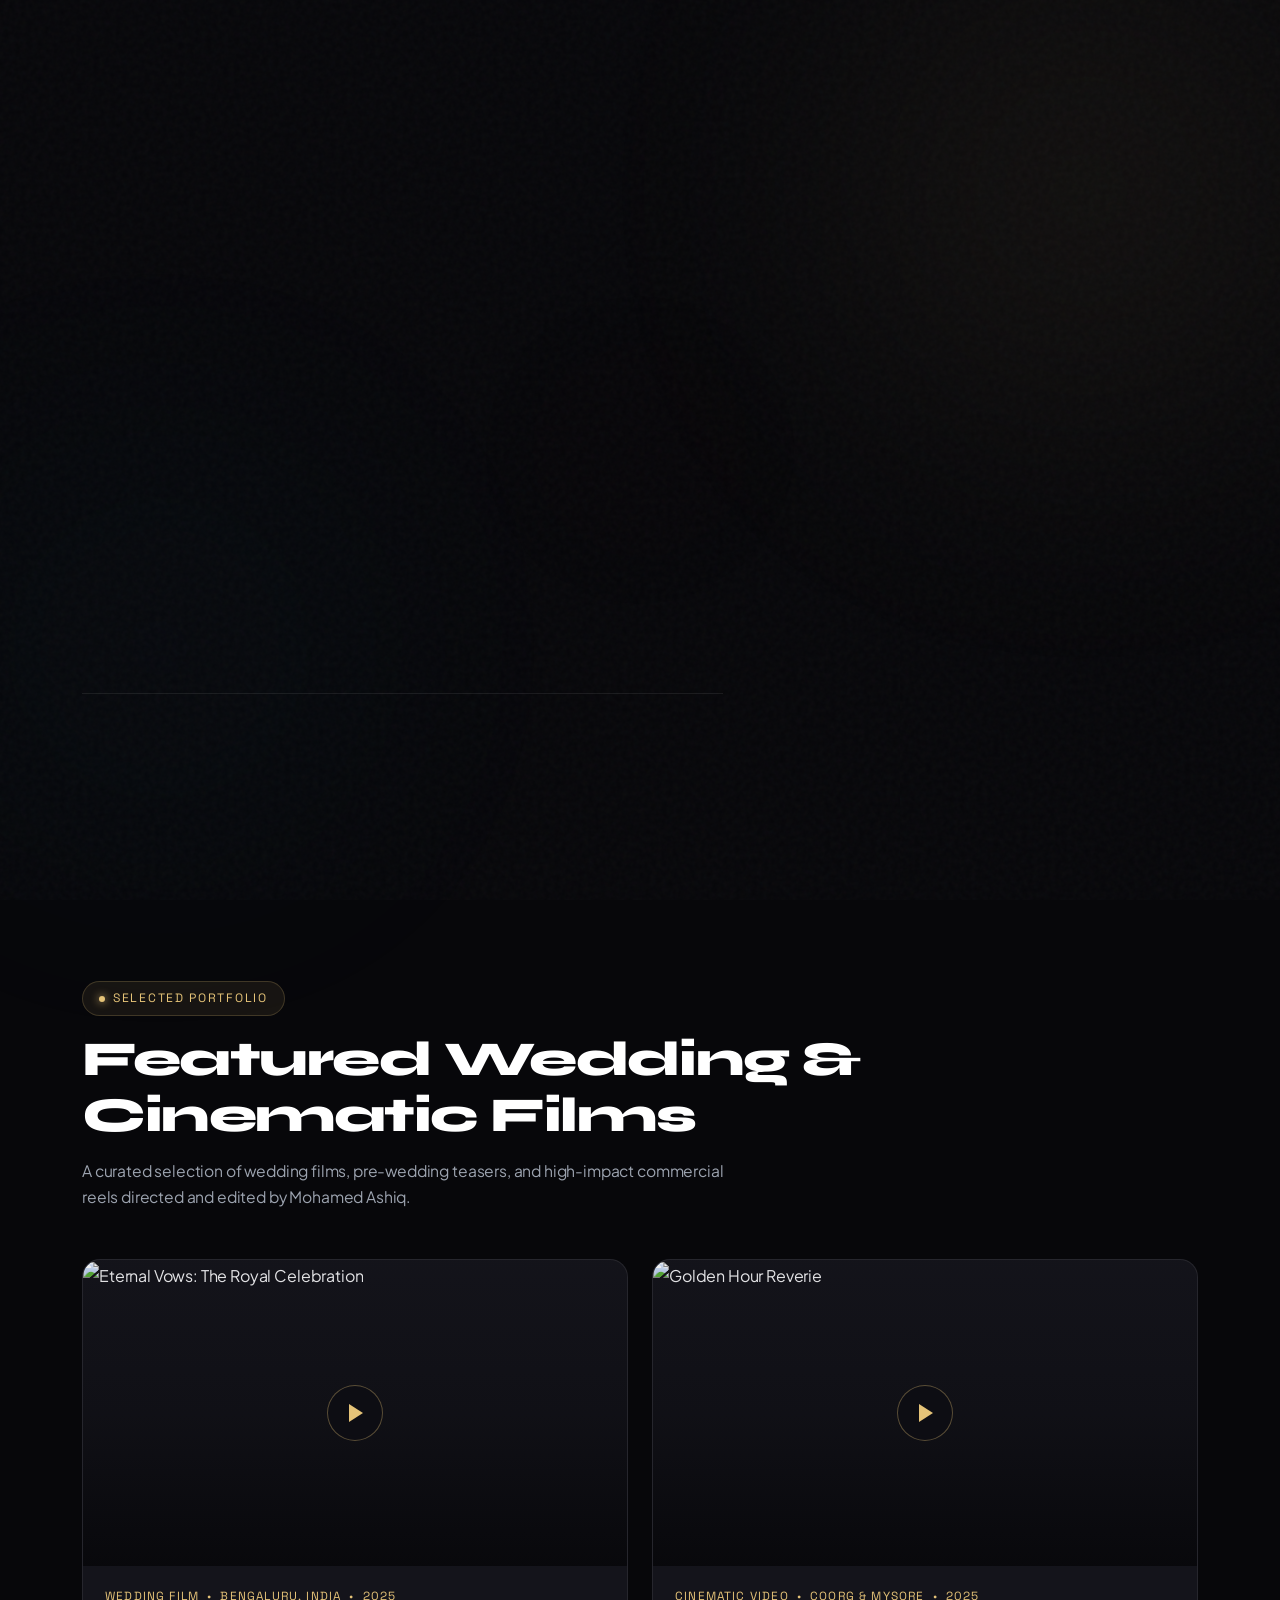
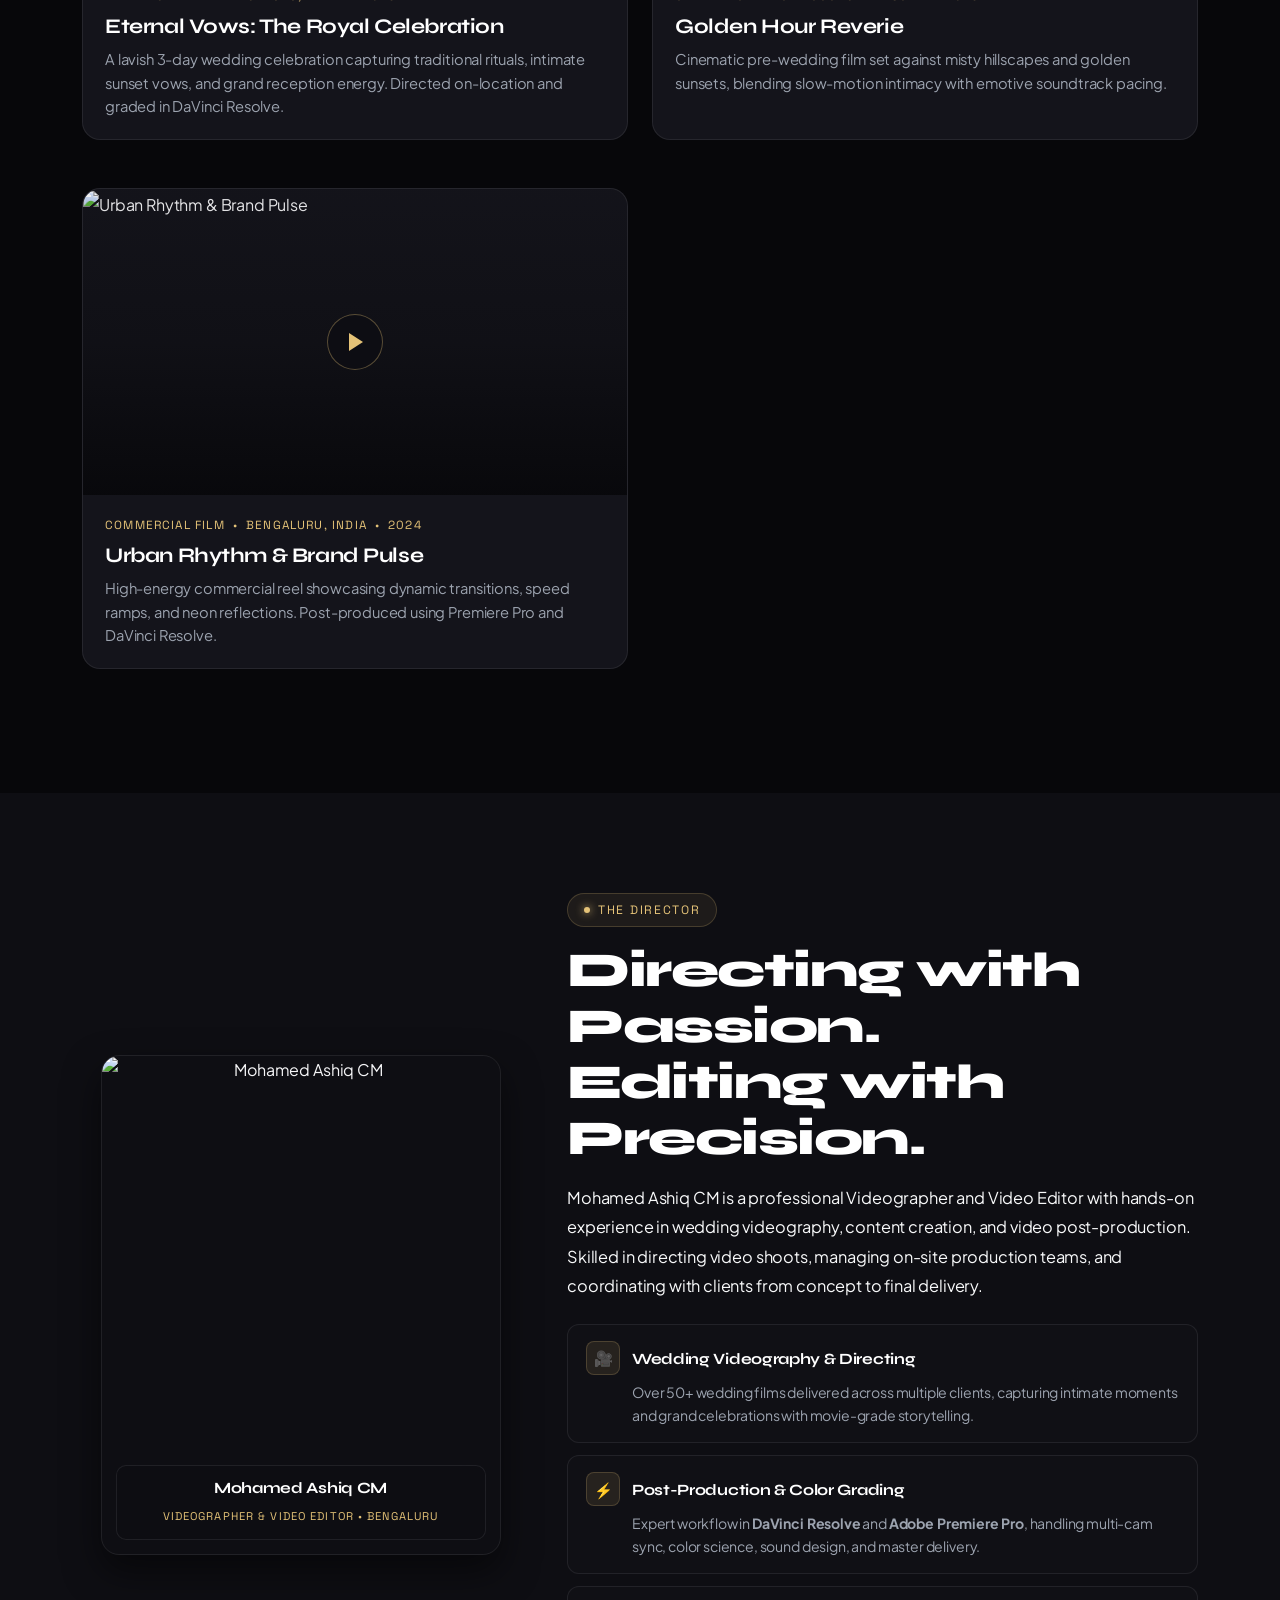
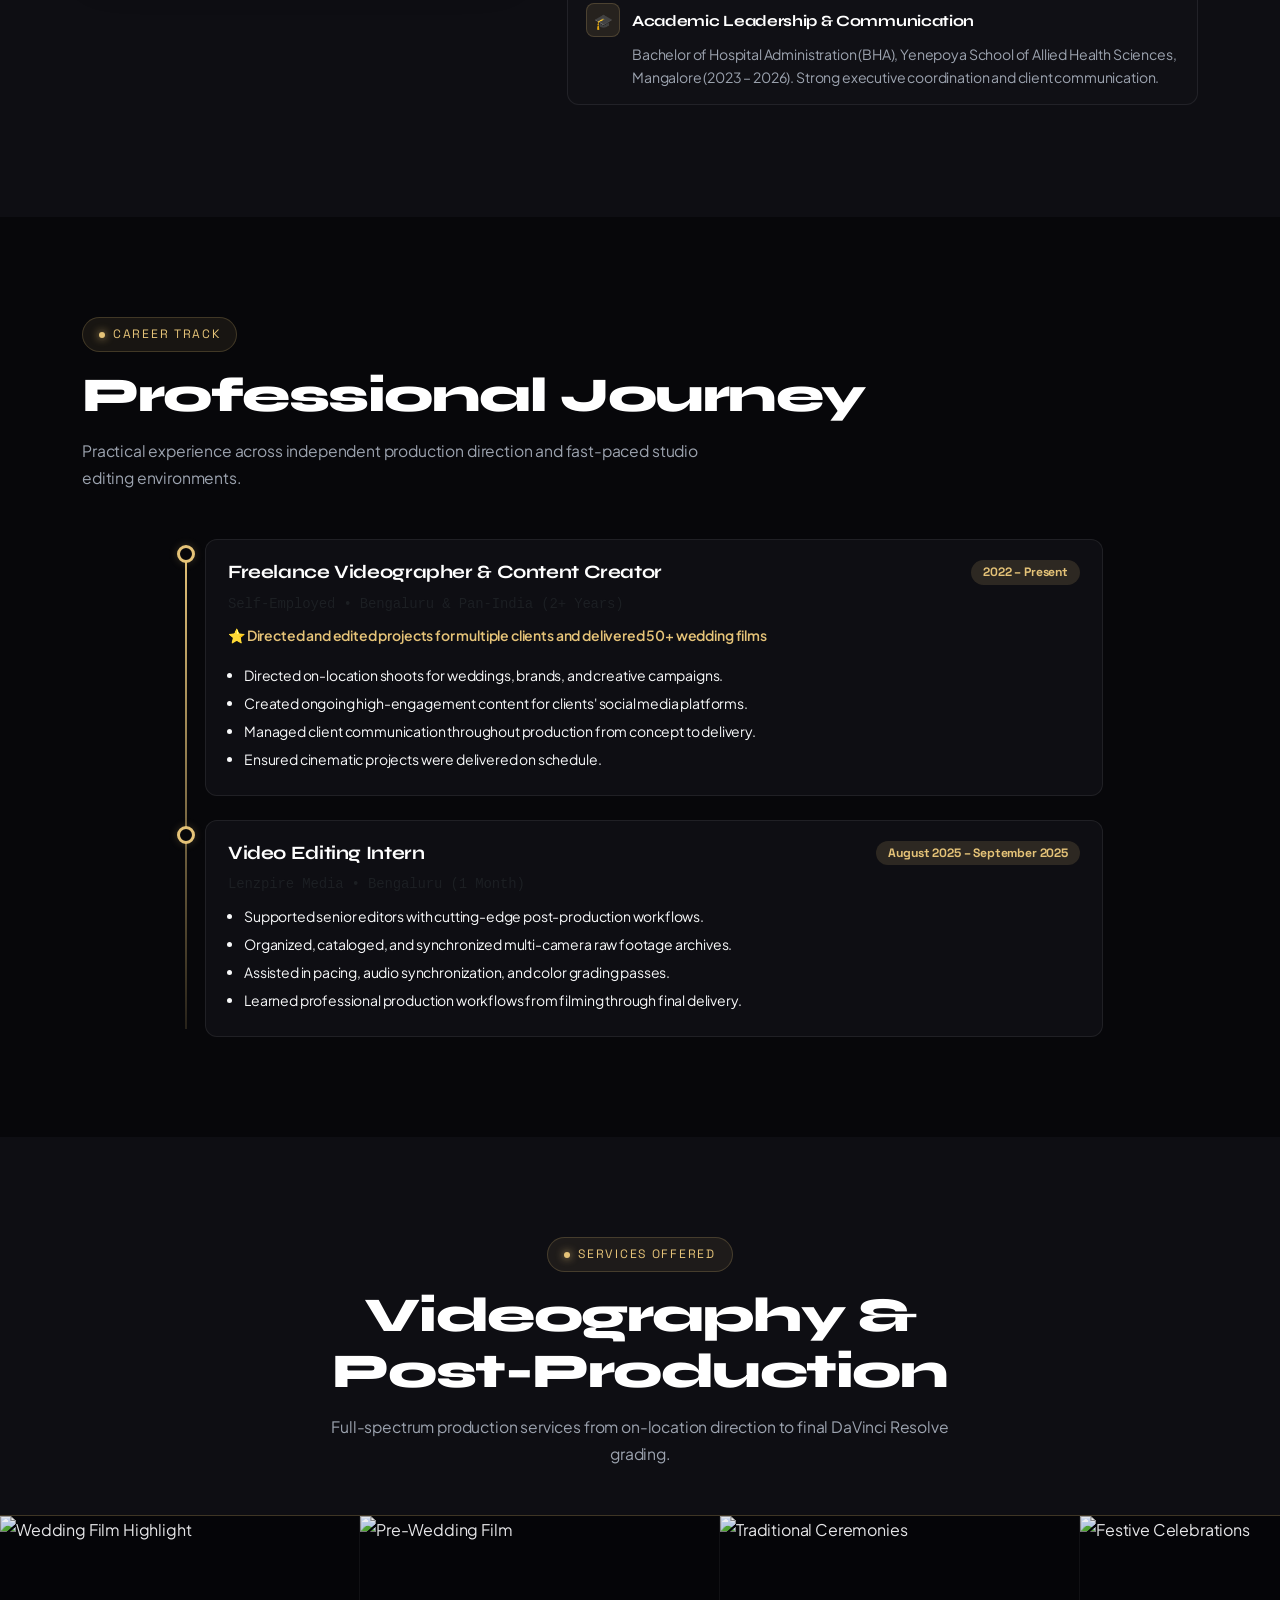
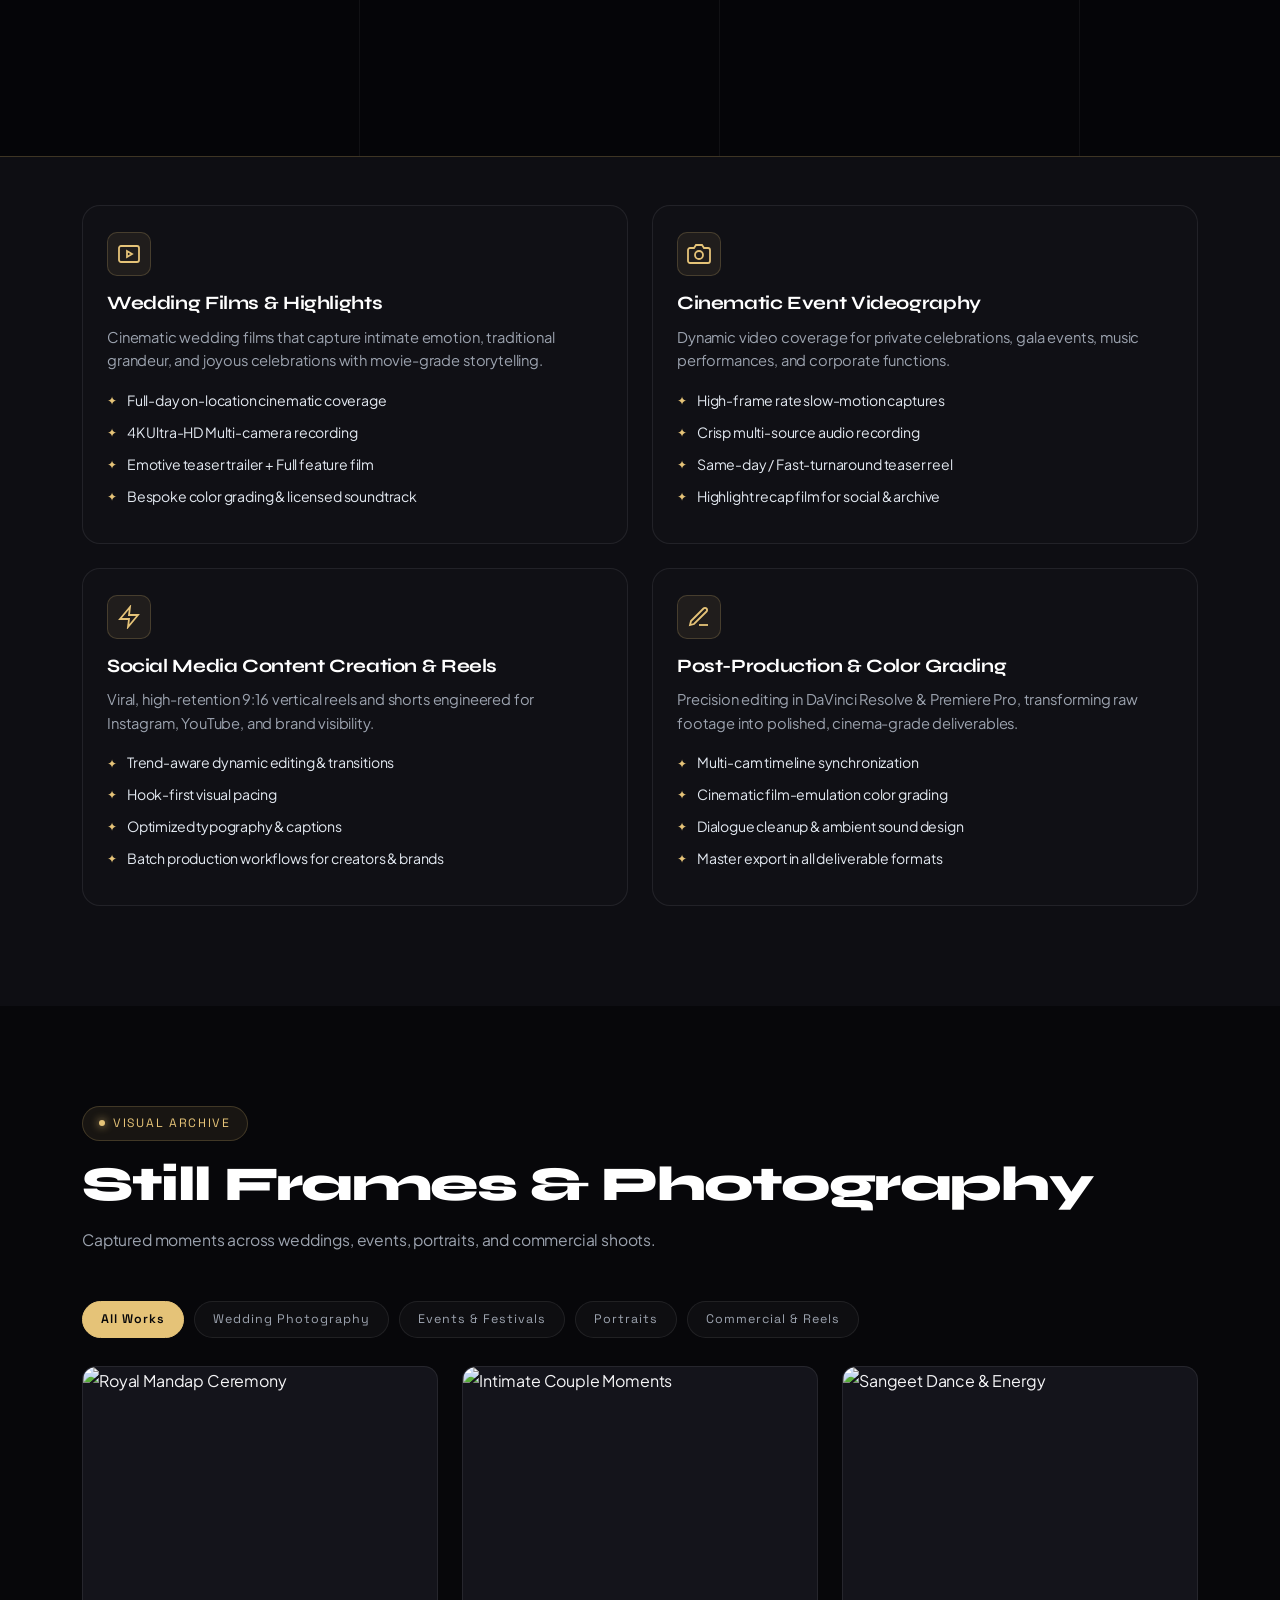
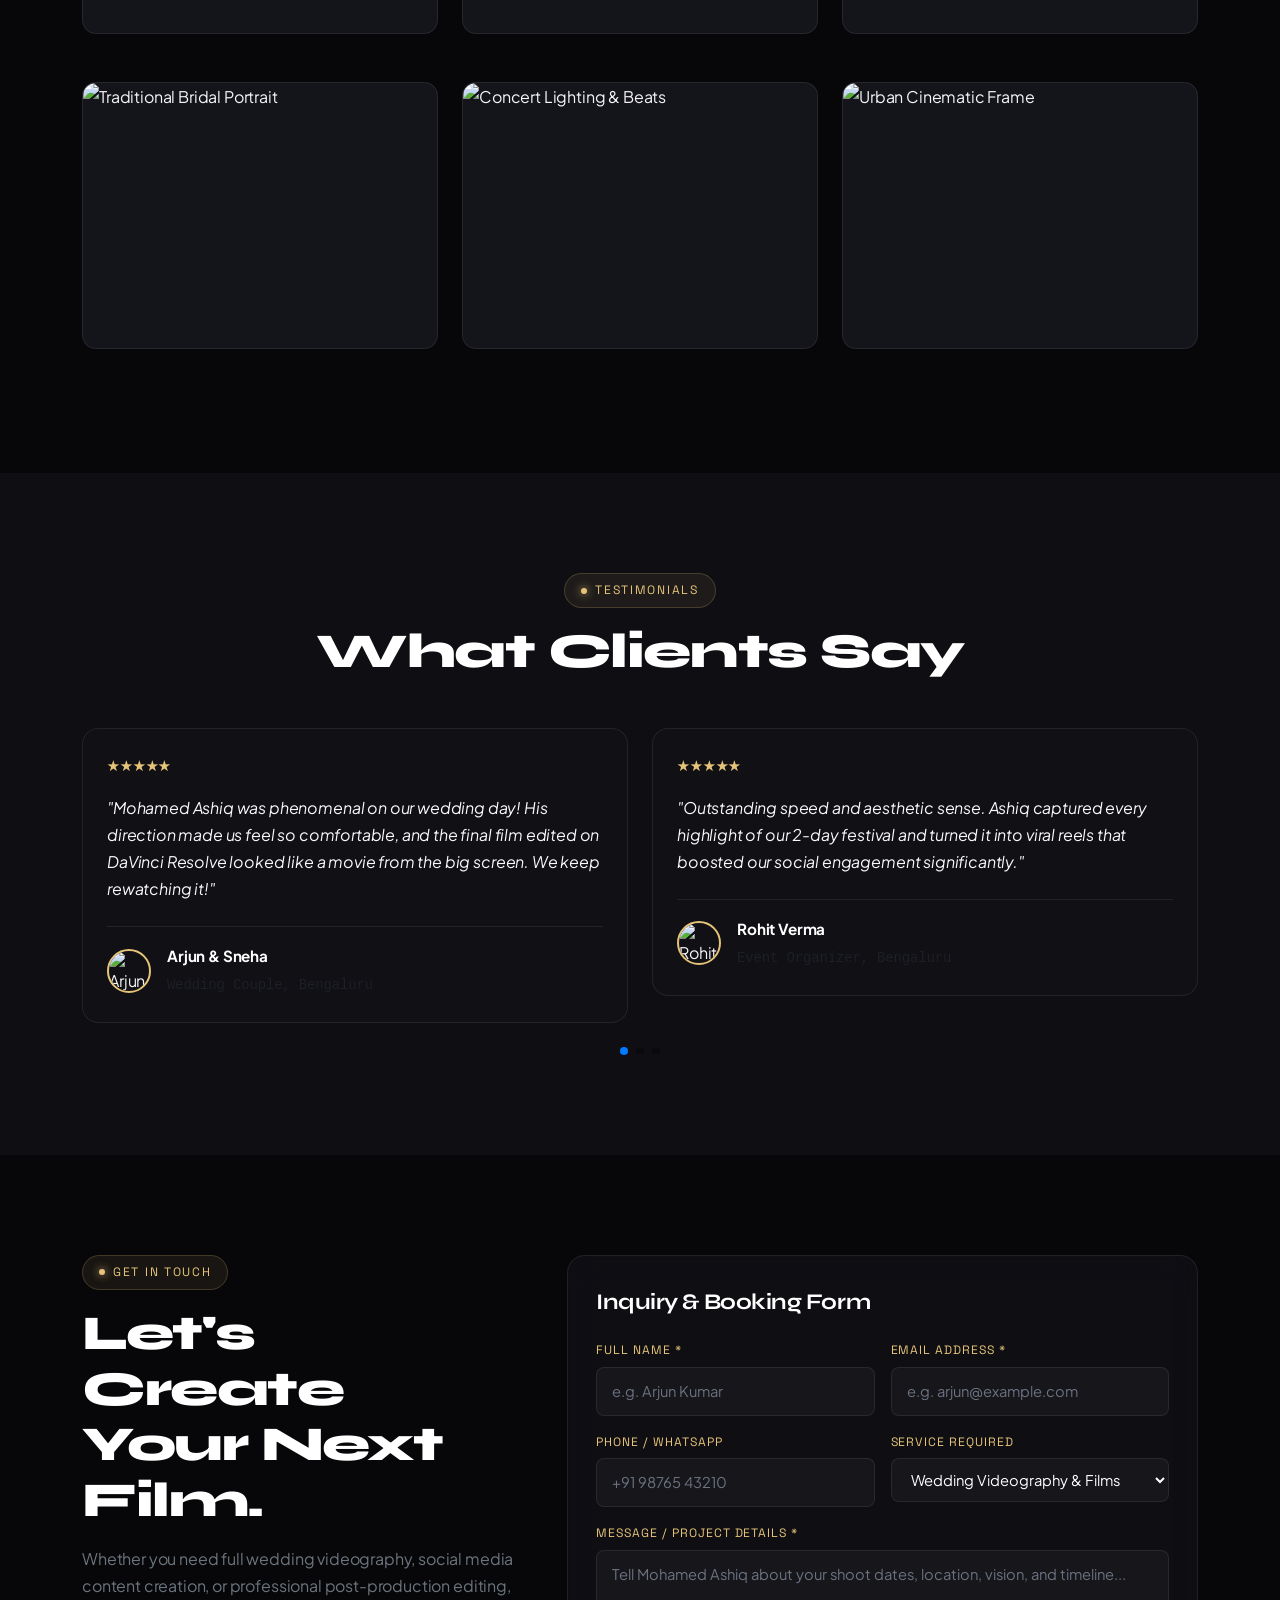
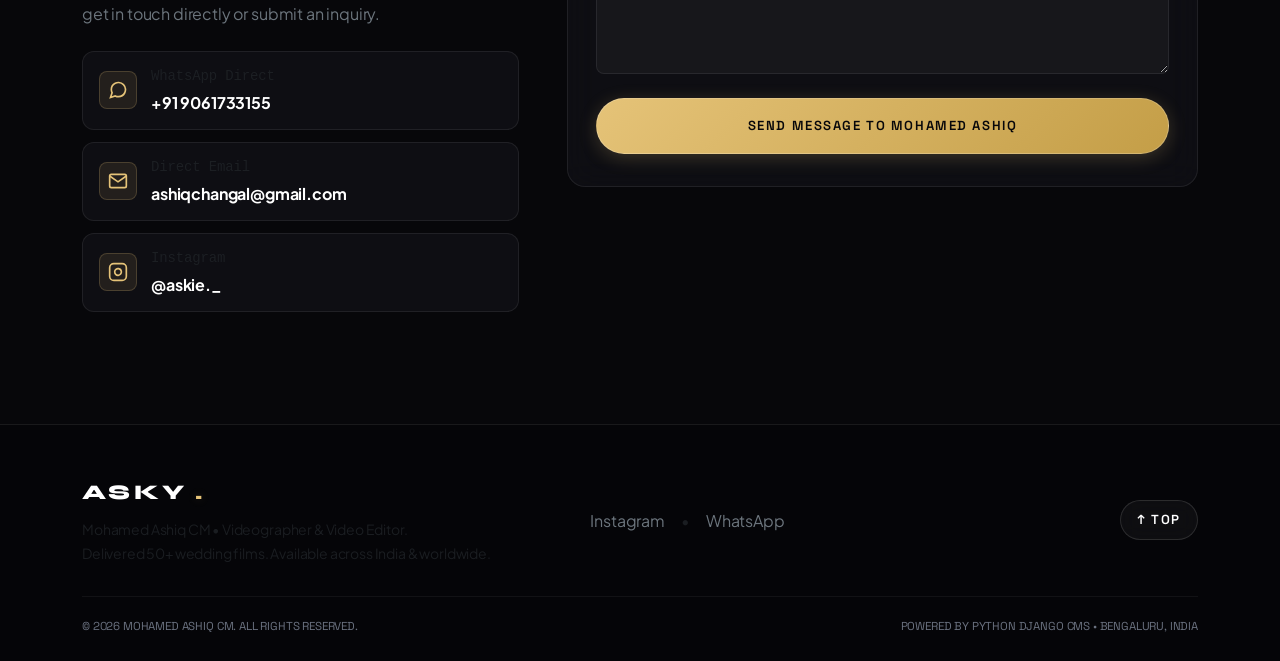
==== index.html @ 31f77a8e "feat: cinematic videographer portfolio with 3D DSLR lens opening and zero-gap marquee carousel" ====
<!DOCTYPE html>
<html lang="en">
<head>
    <meta charset="UTF-8">
    <meta name="viewport" content="width=device-width, initial-scale=1.0">
    <meta name="description" content="Mohamed Ashiq CM — Videographer & Video Editor based in Bengaluru, India. Delivering 50+ cinematic wedding films, high-retention reels, and high-end video post-production in DaVinci Resolve & Premiere Pro.">
    <meta name="keywords" content="Mohamed Ashiq CM, Asky, Videographer Bengaluru, Video Editor Bangalore, Wedding Videographer India, DaVinci Resolve Editor, Premiere Pro, Wedding Films, Content Creator">
    <meta name="author" content="Mohamed Ashiq CM">
    <meta property="og:title" content="Mohamed Ashiq CM • Videographer & Video Editor">
    <meta property="og:description" content="Cinematic wedding films, dynamic content creation, and professional post-production.">
    <meta property="og:type" content="website">
    <title>Mohamed Ashiq CM • Videographer & Video Editor | ASKY</title>

    <!-- Camera Aperture Favicon -->
    <link rel="icon" type="image/svg+xml" href="data:image/svg+xml,%3Csvg xmlns='http://www.w3.org/2000/svg' viewBox='0 0 24 24' fill='none' stroke='%23e5c378' stroke-width='1.5'%3E%3Ccircle cx='12' cy='12' r='10'/%3E%3Cpath d='m14.31 8 5.74 9.94'/%3E%3Cpath d='M9.69 8h11.48'/%3E%3Cpath d='m7.38 12 5.74-9.94'/%3E%3Cpath d='M9.69 16 3.95 6.06'/%3E%3Cpath d='M14.31 16H2.83'/%3E%3Cpath d='m16.62 12-5.74 9.94'/%3E%3C/svg%3E">

    <!-- Bootstrap 5 CSS -->
    <link rel="stylesheet" href="https://cdn.jsdelivr.net/npm/bootstrap@5.3.3/dist/css/bootstrap.min.css">

    <!-- Swiper CSS for Testimonials & Sliders -->
    <link rel="stylesheet" href="https://cdn.jsdelivr.net/npm/swiper@11/swiper-bundle.min.css">

    <!-- Custom Modular CSS -->
    <link rel="stylesheet" href="css/main.css">
    <link rel="stylesheet" href="css/components.css">
    <link rel="stylesheet" href="css/animations.css">
    <link rel="stylesheet" href="css/responsive.css">
</head>
<body>

    <!-- Ambient Glow Lighting Blobs -->
    <div class="ambient-glow-blob blob-1" aria-hidden="true"></div>
    <div class="ambient-glow-blob blob-2" aria-hidden="true"></div>
    <div class="ambient-glow-blob blob-3" aria-hidden="true"></div>

    <!-- Film Grain Overlay -->
    <div class="film-grain-overlay" aria-hidden="true"></div>

    <!-- Cinematic Custom Cursor -->
    <div class="custom-cursor" aria-hidden="true">
        <span class="custom-cursor-text"></span>
    </div>
    <div class="custom-cursor-dot" aria-hidden="true"></div>

    <!-- Main Navigation Header -->
    <header class="main-header">
        <div class="container navbar-container">
            <a href="#home" class="brand-logo" data-cursor="hover">
                ASKY<span class="brand-dot">.</span><span class="brand-sub">CINEMA</span>
            </a>

            <nav class="d-none d-lg-block">
                <ul class="nav-links-desktop">
                    <li><a href="#home" class="nav-link-item is-active" data-cursor="hover">Home</a></li>
                    <li><a href="#selected-work" class="nav-link-item" data-cursor="hover">Films</a></li>
                    <li><a href="#about" class="nav-link-item" data-cursor="hover">About</a></li>
                    <li><a href="#services" class="nav-link-item" data-cursor="hover">Services</a></li>
                    <li><a href="#photography" class="nav-link-item" data-cursor="hover">Gallery</a></li>
                    <li><a href="#contact" class="nav-link-item" data-cursor="hover">Contact</a></li>
                </ul>
            </nav>

            <div class="d-flex align-items-center gap-3">
                <div class="header-status-badge d-none d-sm-inline-flex">
                    <span class="live-dot"></span>
                    <span>Available for 2026/27</span>
                </div>
                <a href="#contact" class="btn-cinematic btn-primary-cinema" data-cursor="hover" data-magnetic>
                    Book Shoot
                </a>
                <button id="mobile-menu-toggle" class="mobile-menu-btn d-lg-none" aria-label="Open mobile menu">
                    <svg width="24" height="24" viewBox="0 0 24 24" fill="none" stroke="currentColor" stroke-width="2">
                        <line x1="3" y1="12" x2="21" y2="12"></line>
                        <line x1="3" y1="6" x2="21" y2="6"></line>
                        <line x1="3" y1="18" x2="21" y2="18"></line>
                    </svg>
                </button>
            </div>
        </div>
    </header>

    <!-- Fullscreen Mobile Navigation Drawer -->
    <div id="fullscreen-mobile-menu" class="fullscreen-mobile-menu" aria-hidden="true">
        <div class="mobile-menu-top">
            <div class="brand-logo">
                ASKY<span class="brand-dot">.</span>
            </div>
            <button id="mobile-menu-close" class="mobile-menu-close-btn" aria-label="Close menu">&times;</button>
        </div>
        <nav class="mobile-menu-nav">
            <a href="#home" class="mobile-menu-link">Home</a>
            <a href="#selected-work" class="mobile-menu-link">Featured Films</a>
            <a href="#about" class="mobile-menu-link">About & Story</a>
            <a href="#services" class="mobile-menu-link">Services</a>
            <a href="#photography" class="mobile-menu-link">Still Gallery</a>
            <a href="#contact" class="mobile-menu-link">Book Collaboration</a>
        </nav>
        <div class="mobile-menu-bottom">
            <span>BENGALURU, INDIA</span>
            <span>ashiqchangal@gmail.com</span>
        </div>
    </div>

    <!-- 1. HERO SECTION -->
    <section id="home" class="hero-section">
        <div id="hero-three-canvas" class="hero-three-canvas-container"></div>

        <div class="container">
            <div class="row align-items-center">
                <div class="col-12 col-lg-7">
                    <div class="hero-content">
                        <div class="hero-pill-badge">
                            <span>🎥</span>
                            <span>VIDEOGRAPHER & VIDEO EDITOR • BENGALURU</span>
                        </div>
                        <h1 class="hero-title-main">
                            Crafting <span class="hero-title-highlight">Cinematic Films</span> & Evocative Stories
                        </h1>
                        <p class="hero-lead-text">
                            Mohamed Ashiq CM specializes in emotive wedding films, dynamic content creation, and precision post-production on DaVinci Resolve & Premiere Pro.
                        </p>
                        <div class="hero-cta-row">
                            <a href="#selected-work" class="btn-cinematic btn-primary-cinema" data-cursor="hover" data-magnetic>
                                Explore 50+ Films
                            </a>
                            <a href="#contact" class="btn-cinematic btn-outline-cinema" data-cursor="hover" data-magnetic>
                                Book Collaboration
                            </a>
                        </div>
                        <div class="hero-metrics-bar">
                            <div class="metric-item">
                                <span class="metric-num stat-number-val" data-target="50">50</span>
                                <span class="metric-num" style="font-size: 1.2rem; margin-left: -4px;">+</span>
                                <span class="metric-label">Wedding Films</span>
                            </div>
                            <div class="metric-item">
                                <span class="metric-num stat-number-val" data-target="3">3</span>
                                <span class="metric-num" style="font-size: 1.2rem; margin-left: -4px;">+</span>
                                <span class="metric-label">Years Craft</span>
                            </div>
                            <div class="metric-item">
                                <span class="metric-num stat-number-val" data-target="100">100</span>
                                <span class="metric-num" style="font-size: 1.2rem; margin-left: -4px;">%</span>
                                <span class="metric-label">Client Satisfaction</span>
                            </div>
                            <div class="metric-item">
                                <span class="metric-num">2</span>
                                <span class="metric-label">Pro Suites</span>
                            </div>
                        </div>
                    </div>
                </div>
            </div>
        </div>

        <div class="hero-scroll-indicator" aria-hidden="true">
            <div class="scroll-mouse">
                <div class="scroll-wheel"></div>
            </div>
            <span>Scroll</span>
        </div>
    </section>

    <!-- 2. SELECTED FEATURED FILMS -->
    <section id="selected-work" class="section-padding">
        <div class="container">
            <div class="section-header-clean">
                <div class="section-tag-pill">
                    <span class="tag-dot"></span>
                    <span>Selected Portfolio</span>
                </div>
                <h2 class="section-title-large">Featured Wedding & Cinematic Films</h2>
                <p class="section-lead-clean">
                    A curated selection of wedding films, pre-wedding teasers, and high-impact commercial reels directed and edited by Mohamed Ashiq.
                </p>
            </div>

            <div class="row g-4" id="featured-works-grid">
                <!-- Rendered dynamically via gallery.js -->
            </div>
        </div>
    </section>

    <!-- 3. ABOUT THE VIDEOGRAPHER -->
    <section id="about" class="section-padding" style="background: var(--bg-secondary);">
        <div class="container">
            <div class="row align-items-center g-5">
                <div class="col-12 col-lg-5 text-center">
                    <div class="about-image-card">
                        <img src="img/mohamed_ashiq.jpeg" alt="Mohamed Ashiq CM" class="about-img">
                        <div class="about-floating-badge">
                            <h4 class="about-floating-name">Mohamed Ashiq CM</h4>
                            <span class="about-floating-role">Videographer & Video Editor • Bengaluru</span>
                        </div>
                    </div>
                </div>

                <div class="col-12 col-lg-7">
                    <div>
                        <div class="section-tag-pill">
                            <span class="tag-dot"></span>
                            <span>The Director</span>
                        </div>
                        <h2 class="section-title-large mb-3">Directing with Passion.<br>Editing with Precision.</h2>
                        <p class="mb-4 text-light" style="font-size: 1.02rem; line-height: 1.8;">
                            Mohamed Ashiq CM is a professional Videographer and Video Editor with hands-on experience in wedding videography, content creation, and video post-production. Skilled in directing video shoots, managing on-site production teams, and coordinating with clients from concept to final delivery.
                        </p>

                        <!-- 3 Clear Focus Pillars -->
                        <div class="focus-pillar-card">
                            <div class="focus-pillar-header">
                                <div class="focus-pillar-icon">🎥</div>
                                <h4 class="focus-pillar-title">Wedding Videography & Directing</h4>
                            </div>
                            <p class="focus-pillar-desc">
                                Over 50+ wedding films delivered across multiple clients, capturing intimate moments and grand celebrations with movie-grade storytelling.
                            </p>
                        </div>

                        <div class="focus-pillar-card">
                            <div class="focus-pillar-header">
                                <div class="focus-pillar-icon">⚡</div>
                                <h4 class="focus-pillar-title">Post-Production & Color Grading</h4>
                            </div>
                            <p class="focus-pillar-desc">
                                Expert workflow in <strong>DaVinci Resolve</strong> and <strong>Adobe Premiere Pro</strong>, handling multi-cam sync, color science, sound design, and master delivery.
                            </p>
                        </div>

                        <div class="focus-pillar-card">
                            <div class="focus-pillar-header">
                                <div class="focus-pillar-icon">🎓</div>
                                <h4 class="focus-pillar-title">Academic Leadership & Communication</h4>
                            </div>
                            <p class="focus-pillar-desc">
                                Bachelor of Hospital Administration (BHA), Yenepoya School of Allied Health Sciences, Mangalore (2023 – 2026). Strong executive coordination and client communication.
                            </p>
                        </div>
                    </div>
                </div>
            </div>
        </div>
    </section>

    <!-- 4. EXPERIENCE TIMELINE -->
    <section class="section-padding">
        <div class="container">
            <div class="section-header-clean">
                <div class="section-tag-pill">
                    <span class="tag-dot"></span>
                    <span>Career Track</span>
                </div>
                <h2 class="section-title-large">Professional Journey</h2>
                <p class="section-lead-clean">
                    Practical experience across independent production direction and fast-paced studio editing environments.
                </p>
            </div>

            <div class="row justify-content-center">
                <div class="col-12 col-lg-10">
                    <div class="timeline-minimal-container">
                        <div class="timeline-node">
                            <div class="timeline-node-dot"></div>
                            <div class="timeline-card-inner">
                                <div class="d-flex justify-content-between align-items-center flex-wrap gap-2 mb-2">
                                    <h4 class="text-white mb-0" style="font-size: 1.18rem; font-weight: 700;">Freelance Videographer & Content Creator</h4>
                                    <span class="badge" style="background: rgba(229,195,120,0.15); color: var(--accent-gold); font-family: var(--font-mono); font-size: 0.76rem; padding: 6px 12px; border-radius: 20px;">2022 – Present</span>
                                </div>
                                <div class="small text-muted font-monospace mb-2">Self-Employed • Bengaluru & Pan-India (2+ Years)</div>
                                <div class="small mb-3" style="color: var(--accent-gold); font-weight: 600;">⭐ Directed and edited projects for multiple clients and delivered 50+ wedding films</div>
                                <ul class="small text-light mb-0 ps-3">
                                    <li class="mb-1">Directed on-location shoots for weddings, brands, and creative campaigns.</li>
                                    <li class="mb-1">Created ongoing high-engagement content for clients' social media platforms.</li>
                                    <li class="mb-1">Managed client communication throughout production from concept to delivery.</li>
                                    <li class="mb-1">Ensured cinematic projects were delivered on schedule.</li>
                                </ul>
                            </div>
                        </div>

                        <div class="timeline-node">
                            <div class="timeline-node-dot"></div>
                            <div class="timeline-card-inner">
                                <div class="d-flex justify-content-between align-items-center flex-wrap gap-2 mb-2">
                                    <h4 class="text-white mb-0" style="font-size: 1.18rem; font-weight: 700;">Video Editing Intern</h4>
                                    <span class="badge" style="background: rgba(229,195,120,0.15); color: var(--accent-gold); font-family: var(--font-mono); font-size: 0.76rem; padding: 6px 12px; border-radius: 20px;">August 2025 – September 2025</span>
                                </div>
                                <div class="small text-muted font-monospace mb-2">Lenzpire Media • Bengaluru (1 Month)</div>
                                <ul class="small text-light mb-0 ps-3">
                                    <li class="mb-1">Supported senior editors with cutting-edge post-production workflows.</li>
                                    <li class="mb-1">Organized, cataloged, and synchronized multi-camera raw footage archives.</li>
                                    <li class="mb-1">Assisted in pacing, audio synchronization, and color grading passes.</li>
                                    <li class="mb-1">Learned professional production workflows from filming through final delivery.</li>
                                </ul>
                            </div>
                        </div>
                    </div>
                </div>
            </div>
        </div>
    </section>

    <!-- 5. SERVICES -->
    <section id="services" class="section-padding" style="background: var(--bg-secondary);">
        <div class="container">
            <div class="section-header-clean text-center mx-auto" style="max-width: 700px;">
                <div class="section-tag-pill">
                    <span class="tag-dot"></span>
                    <span>Services Offered</span>
                </div>
                <h2 class="section-title-large">Videography & Post-Production</h2>
                <p class="section-lead-clean mx-auto">
                    Full-spectrum production services from on-location direction to final DaVinci Resolve grading.
                </p>
            </div>

            <!-- Endless Horizontal Auto-Scrolling Image Marquee Carousel (Zero-Gap) -->
            <div class="services-marquee-wrapper" aria-label="Cinematic Visual Showcase">
                <div class="services-marquee-track">
                    <!-- Set 1 -->
                    <div class="marquee-image-item">
                        <img src="https://images.unsplash.com/photo-1519741497674-611481863552?auto=format&fit=crop&w=800&q=85" alt="Wedding Film Highlight" class="marquee-img" loading="lazy">
                        <div class="marquee-item-overlay">
                            <span class="marquee-tag">Wedding Cinematography</span>
                            <h4 class="marquee-title">Royal Wedding Grandeur</h4>
                        </div>
                    </div>
                    <div class="marquee-image-item">
                        <img src="https://images.unsplash.com/photo-1511285560929-80b456fea0bc?auto=format&fit=crop&w=800&q=85" alt="Pre-Wedding Film" class="marquee-img" loading="lazy">
                        <div class="marquee-item-overlay">
                            <span class="marquee-tag">Pre-Wedding Film</span>
                            <h4 class="marquee-title">Golden Hour Hills</h4>
                        </div>
                    </div>
                    <div class="marquee-image-item">
                        <img src="https://images.unsplash.com/photo-1583939003579-730e3918a45a?auto=format&fit=crop&w=800&q=85" alt="Traditional Ceremonies" class="marquee-img" loading="lazy">
                        <div class="marquee-item-overlay">
                            <span class="marquee-tag">Event Coverage</span>
                            <h4 class="marquee-title">Sacred Vows & Rituals</h4>
                        </div>
                    </div>
                    <div class="marquee-image-item">
                        <img src="https://images.unsplash.com/photo-1606800052052-a08af7148866?auto=format&fit=crop&w=800&q=85" alt="Festive Celebrations" class="marquee-img" loading="lazy">
                        <div class="marquee-item-overlay">
                            <span class="marquee-tag">Haldi & Sangeet</span>
                            <h4 class="marquee-title">Euphoric Festivities</h4>
                        </div>
                    </div>
                    <div class="marquee-image-item">
                        <img src="https://images.unsplash.com/photo-1503899036084-c55cdd92da26?auto=format&fit=crop&w=800&q=85" alt="Social Media Reels" class="marquee-img" loading="lazy">
                        <div class="marquee-item-overlay">
                            <span class="marquee-tag">Social Media Reels</span>
                            <h4 class="marquee-title">High-Retention 9:16 Edits</h4>
                        </div>
                    </div>
                    <div class="marquee-image-item">
                        <img src="https://images.unsplash.com/photo-1542051841857-5f90071e7989?auto=format&fit=crop&w=800&q=85" alt="Commercial Directing" class="marquee-img" loading="lazy">
                        <div class="marquee-item-overlay">
                            <span class="marquee-tag">Post-Production</span>
                            <h4 class="marquee-title">DaVinci Resolve Color Grade</h4>
                        </div>
                    </div>
                    <div class="marquee-image-item">
                        <img src="https://images.unsplash.com/photo-1534528741775-53994a69daeb?auto=format&fit=crop&w=800&q=85" alt="Portrait Studio" class="marquee-img" loading="lazy">
                        <div class="marquee-item-overlay">
                            <span class="marquee-tag">Direction</span>
                            <h4 class="marquee-title">On-Location Camera Direction</h4>
                        </div>
                    </div>
                    <div class="marquee-image-item">
                        <img src="https://images.unsplash.com/photo-1492691527719-9d1e07e534b4?auto=format&fit=crop&w=800&q=85" alt="Cinema Stills" class="marquee-img" loading="lazy">
                        <div class="marquee-item-overlay">
                            <span class="marquee-tag">4K Master Delivery</span>
                            <h4 class="marquee-title">CinemaScope 2.39:1</h4>
                        </div>
                    </div>

                    <!-- Set 2 (Duplicate for Seamless Infinite Loop) -->
                    <div class="marquee-image-item" aria-hidden="true">
                        <img src="https://images.unsplash.com/photo-1519741497674-611481863552?auto=format&fit=crop&w=800&q=85" alt="Wedding Film Highlight" class="marquee-img" loading="lazy">
                        <div class="marquee-item-overlay">
                            <span class="marquee-tag">Wedding Cinematography</span>
                            <h4 class="marquee-title">Royal Wedding Grandeur</h4>
                        </div>
                    </div>
                    <div class="marquee-image-item" aria-hidden="true">
                        <img src="https://images.unsplash.com/photo-1511285560929-80b456fea0bc?auto=format&fit=crop&w=800&q=85" alt="Pre-Wedding Film" class="marquee-img" loading="lazy">
                        <div class="marquee-item-overlay">
                            <span class="marquee-tag">Pre-Wedding Film</span>
                            <h4 class="marquee-title">Golden Hour Hills</h4>
                        </div>
                    </div>
                    <div class="marquee-image-item" aria-hidden="true">
                        <img src="https://images.unsplash.com/photo-1583939003579-730e3918a45a?auto=format&fit=crop&w=800&q=85" alt="Traditional Ceremonies" class="marquee-img" loading="lazy">
                        <div class="marquee-item-overlay">
                            <span class="marquee-tag">Event Coverage</span>
                            <h4 class="marquee-title">Sacred Vows & Rituals</h4>
                        </div>
                    </div>
                    <div class="marquee-image-item" aria-hidden="true">
                        <img src="https://images.unsplash.com/photo-1606800052052-a08af7148866?auto=format&fit=crop&w=800&q=85" alt="Festive Celebrations" class="marquee-img" loading="lazy">
                        <div class="marquee-item-overlay">
                            <span class="marquee-tag">Haldi & Sangeet</span>
                            <h4 class="marquee-title">Euphoric Festivities</h4>
                        </div>
                    </div>
                    <div class="marquee-image-item" aria-hidden="true">
                        <img src="https://images.unsplash.com/photo-1503899036084-c55cdd92da26?auto=format&fit=crop&w=800&q=85" alt="Social Media Reels" class="marquee-img" loading="lazy">
                        <div class="marquee-item-overlay">
                            <span class="marquee-tag">Social Media Reels</span>
                            <h4 class="marquee-title">High-Retention 9:16 Edits</h4>
                        </div>
                    </div>
                    <div class="marquee-image-item" aria-hidden="true">
                        <img src="https://images.unsplash.com/photo-1542051841857-5f90071e7989?auto=format&fit=crop&w=800&q=85" alt="Commercial Directing" class="marquee-img" loading="lazy">
                        <div class="marquee-item-overlay">
                            <span class="marquee-tag">Post-Production</span>
                            <h4 class="marquee-title">DaVinci Resolve Color Grade</h4>
                        </div>
                    </div>
                    <div class="marquee-image-item" aria-hidden="true">
                        <img src="https://images.unsplash.com/photo-1534528741775-53994a69daeb?auto=format&fit=crop&w=800&q=85" alt="Portrait Studio" class="marquee-img" loading="lazy">
                        <div class="marquee-item-overlay">
                            <span class="marquee-tag">Direction</span>
                            <h4 class="marquee-title">On-Location Camera Direction</h4>
                        </div>
                    </div>
                    <div class="marquee-image-item" aria-hidden="true">
                        <img src="https://images.unsplash.com/photo-1492691527719-9d1e07e534b4?auto=format&fit=crop&w=800&q=85" alt="Cinema Stills" class="marquee-img" loading="lazy">
                        <div class="marquee-item-overlay">
                            <span class="marquee-tag">4K Master Delivery</span>
                            <h4 class="marquee-title">CinemaScope 2.39:1</h4>
                        </div>
                    </div>
                </div>
            </div>

            <div class="row g-4" id="services-grid-container">
                <div class="col-12 col-md-6">
                    <div class="service-clean-card">
                        <div class="service-icon-box">
                            <svg width="24" height="24" viewBox="0 0 24 24" fill="none" stroke="currentColor" stroke-width="1.8"><rect x="2" y="4" width="20" height="16" rx="2"/><path d="m10 15 5-3-5-3v6z"/></svg>
                        </div>
                        <h3 class="service-card-title">Wedding Films & Highlights</h3>
                        <p class="service-card-desc">Cinematic wedding films that capture intimate emotion, traditional grandeur, and joyous celebrations with movie-grade storytelling.</p>
                        <ul class="service-checklist">
                            <li>Full-day on-location cinematic coverage</li>
                            <li>4K Ultra-HD Multi-camera recording</li>
                            <li>Emotive teaser trailer + Full feature film</li>
                            <li>Bespoke color grading & licensed soundtrack</li>
                        </ul>
                    </div>
                </div>

                <div class="col-12 col-md-6">
                    <div class="service-clean-card">
                        <div class="service-icon-box">
                            <svg width="24" height="24" viewBox="0 0 24 24" fill="none" stroke="currentColor" stroke-width="1.8"><path d="M23 19a2 2 0 0 1-2 2H3a2 2 0 0 1-2-2V8a2 2 0 0 1 2-2h4l2-3h6l2 3h4a2 2 0 0 1 2 2z"/><circle cx="12" cy="13" r="4"/></svg>
                        </div>
                        <h3 class="service-card-title">Cinematic Event Videography</h3>
                        <p class="service-card-desc">Dynamic video coverage for private celebrations, gala events, music performances, and corporate functions.</p>
                        <ul class="service-checklist">
                            <li>High-frame rate slow-motion captures</li>
                            <li>Crisp multi-source audio recording</li>
                            <li>Same-day / Fast-turnaround teaser reel</li>
                            <li>Highlight recap film for social & archive</li>
                        </ul>
                    </div>
                </div>

                <div class="col-12 col-md-6">
                    <div class="service-clean-card">
                        <div class="service-icon-box">
                            <svg width="24" height="24" viewBox="0 0 24 24" fill="none" stroke="currentColor" stroke-width="1.8"><polygon points="13 2 3 14 12 14 11 22 21 10 12 10 13 2"/></svg>
                        </div>
                        <h3 class="service-card-title">Social Media Content Creation & Reels</h3>
                        <p class="service-card-desc">Viral, high-retention 9:16 vertical reels and shorts engineered for Instagram, YouTube, and brand visibility.</p>
                        <ul class="service-checklist">
                            <li>Trend-aware dynamic editing & transitions</li>
                            <li>Hook-first visual pacing</li>
                            <li>Optimized typography & captions</li>
                            <li>Batch production workflows for creators & brands</li>
                        </ul>
                    </div>
                </div>

                <div class="col-12 col-md-6">
                    <div class="service-clean-card">
                        <div class="service-icon-box">
                            <svg width="24" height="24" viewBox="0 0 24 24" fill="none" stroke="currentColor" stroke-width="1.8"><path d="M12 20h9"/><path d="M16.5 3.5a2.121 2.121 0 0 1 3 3L7 19l-4 1 1-4L16.5 3.5z"/></svg>
                        </div>
                        <h3 class="service-card-title">Post-Production & Color Grading</h3>
                        <p class="service-card-desc">Precision editing in DaVinci Resolve & Premiere Pro, transforming raw footage into polished, cinema-grade deliverables.</p>
                        <ul class="service-checklist">
                            <li>Multi-cam timeline synchronization</li>
                            <li>Cinematic film-emulation color grading</li>
                            <li>Dialogue cleanup & ambient sound design</li>
                            <li>Master export in all deliverable formats</li>
                        </ul>
                    </div>
                </div>
            </div>
        </div>
    </section>

    <!-- 6. STILL PHOTOGRAPHY & FRAMES -->
    <section id="photography" class="section-padding">
        <div class="container">
            <div class="section-header-clean">
                <div class="section-tag-pill">
                    <span class="tag-dot"></span>
                    <span>Visual Archive</span>
                </div>
                <h2 class="section-title-large">Still Frames & Photography</h2>
                <p class="section-lead-clean">
                    Captured moments across weddings, events, portraits, and commercial shoots.
                </p>
            </div>

            <!-- Dynamic Category Filter Pills -->
            <div class="gallery-filter-bar" id="gallery-filter-bar"></div>

            <!-- Masonry Photo Grid -->
            <div class="row g-4" id="photography-masonry-grid"></div>
        </div>
    </section>

    <!-- 7. CLIENT TESTIMONIALS (SWIPER) -->
    <section class="section-padding" style="background: var(--bg-secondary);">
        <div class="container">
            <div class="section-header-clean text-center mx-auto" style="max-width: 650px;">
                <div class="section-tag-pill">
                    <span class="tag-dot"></span>
                    <span>Testimonials</span>
                </div>
                <h2 class="section-title-large">What Clients Say</h2>
            </div>

            <div class="swiper testimonials-swiper">
                <div class="swiper-wrapper" id="testimonials-slider-wrapper"></div>
                <div class="testimonial-pagination d-flex justify-content-center mt-4"></div>
            </div>
        </div>
    </section>

    <!-- 8. DIRECT CONTACT & BOOKING -->
    <section id="contact" class="section-padding">
        <div class="container">
            <div class="row g-5">
                <div class="col-12 col-lg-5">
                    <div>
                        <div class="section-tag-pill">
                            <span class="tag-dot"></span>
                            <span>Get In Touch</span>
                        </div>
                        <h2 class="section-title-large mb-3">Let's Create Your Next Film.</h2>
                        <p class="text-secondary mb-4">
                            Whether you need full wedding videography, social media content creation, or professional post-production editing, get in touch directly or submit an inquiry.
                        </p>

                        <!-- Direct Fast Links -->
                        <a href="https://wa.me/919061733155" target="_blank" rel="noopener" class="direct-quick-link" data-cursor="hover">
                            <div class="direct-quick-icon">
                                <svg width="20" height="20" viewBox="0 0 24 24" fill="none" stroke="currentColor" stroke-width="2"><path d="M21 11.5a8.38 8.38 0 0 1-.9 3.8 8.5 8.5 0 0 1-7.6 4.7 8.38 8.38 0 0 1-3.8-.9L3 21l1.9-5.7a8.38 8.38 0 0 1-.9-3.8 8.5 8.5 0 0 1 4.7-7.6 8.38 8.38 0 0 1 3.8-.9h.5a8.48 8.48 0 0 1 8 8v.5z"/></svg>
                            </div>
                            <div>
                                <div class="small text-muted font-monospace">WhatsApp Direct</div>
                                <strong class="text-white">+91 9061733155</strong>
                            </div>
                        </a>

                        <a href="mailto:ashiqchangal@gmail.com" class="direct-quick-link" data-cursor="hover">
                            <div class="direct-quick-icon">
                                <svg width="20" height="20" viewBox="0 0 24 24" fill="none" stroke="currentColor" stroke-width="2"><path d="M4 4h16c1.1 0 2 .9 2 2v12c0 1.1-.9 2-2 2H4c-1.1 0-2-.9-2-2V6c0-1.1.9-2 2-2z"/><polyline points="22,6 12,13 2,6"/></svg>
                            </div>
                            <div>
                                <div class="small text-muted font-monospace">Direct Email</div>
                                <strong class="text-white">ashiqchangal@gmail.com</strong>
                            </div>
                        </a>

                        <a href="https://www.instagram.com/askie._?utm_source=ig_web_button_share_sheet&igsi=ZDNlZDc0MzIxNw==" target="_blank" rel="noopener" class="direct-quick-link" data-cursor="hover">
                            <div class="direct-quick-icon">
                                <svg width="20" height="20" viewBox="0 0 24 24" fill="none" stroke="currentColor" stroke-width="2"><rect width="20" height="20" x="2" y="2" rx="5" ry="5"/><path d="M16 11.37A4 4 0 1 1 12.63 8 4 4 0 0 1 16 11.37z"/><line x1="17.5" y1="6.5" x2="17.51" y2="6.5"/></svg>
                            </div>
                            <div>
                                <div class="small text-muted font-monospace">Instagram</div>
                                <strong class="text-white">@askie._</strong>
                            </div>
                        </a>
                    </div>
                </div>

                <div class="col-12 col-lg-7">
                    <div class="contact-glass-panel">
                        <h3 class="text-white mb-4" style="font-size: 1.4rem; font-weight: 700;">Inquiry & Booking Form</h3>
                        <form id="booking-inquiry-form" novalidate>
                            <div class="row g-3">
                                <div class="col-12 col-sm-6">
                                    <div class="form-group-cinema">
                                        <label for="inquiry-name" class="form-label-cinema">Full Name *</label>
                                        <input type="text" id="inquiry-name" class="form-control-cinema" placeholder="e.g. Arjun Kumar" required>
                                    </div>
                                </div>
                                <div class="col-12 col-sm-6">
                                    <div class="form-group-cinema">
                                        <label for="inquiry-email" class="form-label-cinema">Email Address *</label>
                                        <input type="email" id="inquiry-email" class="form-control-cinema" placeholder="e.g. arjun@example.com" required>
                                    </div>
                                </div>
                                <div class="col-12 col-sm-6">
                                    <div class="form-group-cinema">
                                        <label for="inquiry-phone" class="form-label-cinema">Phone / WhatsApp</label>
                                        <input type="tel" id="inquiry-phone" class="form-control-cinema" placeholder="+91 98765 43210">
                                    </div>
                                </div>
                                <div class="col-12 col-sm-6">
                                    <div class="form-group-cinema">
                                        <label for="inquiry-service" class="form-label-cinema">Service Required</label>
                                        <select id="inquiry-service" class="form-control-cinema">
                                            <option value="Wedding Videography">Wedding Videography & Films</option>
                                            <option value="Pre-Wedding Film">Pre-Wedding Cinematic Teaser</option>
                                            <option value="Event Videography">Event / Sangeet / Concert Coverage</option>
                                            <option value="Social Media Reels">Social Media Content Creation & Reels</option>
                                            <option value="Video Editing">Video Editing & Color Grading (DaVinci/Premiere)</option>
                                            <option value="Other">Other Collaboration</option>
                                        </select>
                                    </div>
                                </div>
                                <div class="col-12">
                                    <div class="form-group-cinema">
                                        <label for="inquiry-message" class="form-label-cinema">Message / Project Details *</label>
                                        <textarea id="inquiry-message" rows="4" class="form-control-cinema" placeholder="Tell Mohamed Ashiq about your shoot dates, location, vision, and timeline..." required></textarea>
                                    </div>
                                </div>
                                <div class="col-12 pt-2">
                                    <button type="submit" class="btn-cinematic btn-primary-cinema w-100 py-3" data-cursor="hover">
                                        Send Message to Mohamed Ashiq
                                    </button>
                                </div>
                            </div>
                        </form>
                        <div id="form-feedback-alert" class="d-none"></div>
                    </div>
                </div>
            </div>
        </div>
    </section>

    <!-- 9. FOOTER -->
    <footer class="main-footer">
        <div class="container">
            <div class="row g-4 align-items-center">
                <div class="col-12 col-md-5">
                    <div class="brand-logo mb-2">
                        ASKY<span class="brand-dot">.</span>
                    </div>
                    <p class="text-muted small mb-0">
                        Mohamed Ashiq CM • Videographer & Video Editor.<br>
                        Delivered 50+ wedding films. Available across India & worldwide.
                    </p>
                </div>
                <div class="col-12 col-md-3 text-md-center">
                    <div class="d-flex justify-content-md-center gap-3">
                        <a href="https://www.instagram.com/askie._?utm_source=ig_web_button_share_sheet&igsi=ZDNlZDc0MzIxNw==" target="_blank" rel="noopener" class="text-secondary" aria-label="Instagram">Instagram</a>
                        <span class="text-muted">•</span>
                        <a href="https://wa.me/919061733155" target="_blank" rel="noopener" class="text-secondary" aria-label="WhatsApp">WhatsApp</a>
                    </div>
                </div>
                <div class="col-12 col-md-4 text-md-end">
                    <a href="#home" class="btn-cinematic btn-outline-cinema py-2 px-3 small" data-cursor="hover">
                        &uarr; Top
                    </a>
                </div>
            </div>

            <div class="footer-bottom-bar">
                <div>&copy; <span id="current-year">2026</span> MOHAMED ASHIQ CM. ALL RIGHTS RESERVED.</div>
                <div>POWERED BY PYTHON DJANGO CMS • BENGALURU, INDIA</div>
            </div>
        </div>
    </footer>

    <!-- MODAL 1: FULLSCREEN LIGHTBOX -->
    <div id="cinematic-lightbox-modal" class="cinematic-modal" role="dialog" aria-modal="true" aria-label="Photo Lightbox">
        <div class="lightbox-backdrop"></div>
        <button id="lightbox-close-btn" class="modal-close-icon-btn" aria-label="Close Lightbox">&times;</button>
        <button id="lightbox-prev-btn" class="lightbox-nav-btn lightbox-prev" aria-label="Previous Photo" data-cursor="hover">&#10094;</button>
        <button id="lightbox-next-btn" class="lightbox-nav-btn lightbox-next" aria-label="Next Photo" data-cursor="hover">&#10095;</button>

        <div class="lightbox-container">
            <div class="lightbox-image-wrapper">
                <img id="lightbox-image" src="" alt="Expanded View">
            </div>
            <div class="lightbox-caption-bar">
                <h3 id="lightbox-title" class="lightbox-title text-white h5 mb-1"></h3>
                <div id="lightbox-meta" class="lightbox-meta font-monospace small text-gold"></div>
                <div id="lightbox-counter" class="text-muted small mt-1 font-monospace"></div>
            </div>
        </div>
    </div>

    <!-- MODAL 2: CINEMATIC VIDEO PLAYER -->
    <div id="cinematic-video-modal" class="cinematic-modal" role="dialog" aria-modal="true" aria-label="Video Player">
        <div class="modal-backdrop-cinematic"></div>
        <button id="video-modal-close-btn" class="modal-close-icon-btn" aria-label="Close Video">&times;</button>

        <div class="video-modal-dialog">
            <div class="mb-3 d-flex justify-content-between align-items-center">
                <h4 id="video-modal-title" class="mb-0 text-white font-monospace" style="font-size: 1.1rem; letter-spacing: 0.12em;"></h4>
                <span class="badge" style="background: var(--accent-gold); color: #000; font-family: var(--font-mono);">4K MASTER</span>
            </div>
            <div class="video-modal-screen">
                <video id="video-modal-player" controls playsinline preload="auto">
                    Your browser does not support HTML5 cinema playback.
                </video>
            </div>
        </div>
    </div>

    <!-- External Scripts -->
    <script src="https://cdn.jsdelivr.net/npm/bootstrap@5.3.3/dist/js/bootstrap.bundle.min.js"></script>
    <script src="https://cdn.jsdelivr.net/npm/swiper@11/swiper-bundle.min.js"></script>
    <script src="https://cdnjs.cloudflare.com/ajax/libs/three.js/r128/three.min.js"></script>
    <script src="https://cdnjs.cloudflare.com/ajax/libs/gsap/3.12.5/gsap.min.js"></script>
    <script src="https://cdnjs.cloudflare.com/ajax/libs/gsap/3.12.5/ScrollTrigger.min.js"></script>

    <!-- Custom Portfolio Scripts -->
    <script src="js/data.js"></script>
    <script src="js/three-scene.js"></script>
    <script src="js/cursor.js"></script>
    <script src="js/animations.js"></script>
    <script src="js/gallery.js"></script>
    <script src="js/main.js"></script>
</body>
</html>
---- css/main.css ----
/**
 * MOHAMED ASHIQ CM (ASKY) — Modern Luxury Dark Design System
 * Clean, Spacious, Elegant & Highly Readable
 */

@import url('https://fonts.googleapis.com/css2?family=Cinzel:wght@500;600;700;800&family=Plus+Jakarta+Sans:wght@300;400;500;600;700&family=Space+Grotesk:wght@400;500;600;700&family=Syne:wght@600;700;800&display=swap');

:root {
    /* Obsidian & Deep Charcoal Palette */
    --bg-primary: #07070a;
    --bg-secondary: #0e0e13;
    --bg-surface: #14141b;
    --bg-card: rgba(18, 18, 24, 0.7);
    --bg-card-hover: rgba(26, 26, 35, 0.9);

    /* Text & Readability Tones */
    --text-primary: #f5f5f7;
    --text-secondary: #9ca3af;
    --text-muted: #6b7280;
    --text-pure-white: #ffffff;

    /* Cinematic Accent & Photographic Tones */
    --accent-gold: #e5c378;
    --accent-gold-light: #f7e2a9;
    --accent-gold-glow: rgba(229, 195, 120, 0.22);
    --accent-amber: #f59e0b;
    --accent-cyan: #38bdf8;
    --accent-glow: rgba(56, 189, 248, 0.15);

    /* Borders & Glassmorphism */
    --border-subtle: rgba(255, 255, 255, 0.08);
    --border-card: rgba(255, 255, 255, 0.12);
    --border-gold: rgba(229, 195, 120, 0.35);
    --glass-bg: rgba(11, 11, 15, 0.85);
    --glass-blur: blur(20px);
    --glass-panel: rgba(20, 20, 28, 0.6);

    /* Typography Families */
    --font-heading: 'Syne', 'Cinzel', sans-serif;
    --font-serif: 'Cinzel', serif;
    --font-body: 'Plus Jakarta Sans', sans-serif;
    --font-mono: 'Space Grotesk', monospace;

    /* Spatial System */
    --section-gap: 100px;
    --card-radius: 18px;
    --pill-radius: 100px;

    /* Transitions & Curves */
    --transition-smooth: all 0.35s cubic-bezier(0.16, 1, 0.3, 1);
    --transition-fast: all 0.2s cubic-bezier(0.16, 1, 0.3, 1);
}

/* Reset & Global Elements */
*, *::before, *::after {
    box-sizing: border-box;
    margin: 0;
    padding: 0;
}

html {
    scroll-behavior: smooth;
    font-size: 16px;
    background-color: var(--bg-primary);
    color: var(--text-primary);
}

body {
    font-family: var(--font-body);
    background-color: var(--bg-primary);
    color: var(--text-primary);
    line-height: 1.7;
    overflow-x: hidden;
    -webkit-font-smoothing: antialiased;
    -moz-osx-font-smoothing: grayscale;
    position: relative;
    letter-spacing: -0.01em;
}

body.menu-locked {
    overflow: hidden;
}

/* Ambient Background Glow Spots */
.ambient-glow-blob {
    position: absolute;
    border-radius: 50%;
    filter: blur(140px);
    pointer-events: none;
    z-index: 0;
    opacity: 0.12;
}

.blob-1 {
    top: 5%;
    right: -10%;
    width: 500px;
    height: 500px;
    background: radial-gradient(circle, #e5c378 0%, transparent 70%);
}

.blob-2 {
    top: 40%;
    left: -15%;
    width: 600px;
    height: 600px;
    background: radial-gradient(circle, #38bdf8 0%, transparent 70%);
    opacity: 0.07;
}

.blob-3 {
    top: 75%;
    right: -10%;
    width: 550px;
    height: 550px;
    background: radial-gradient(circle, #d4af37 0%, transparent 70%);
    opacity: 0.1;
}

/* Film Grain Texture Overlay */
.film-grain-overlay {
    position: fixed;
    top: 0;
    left: 0;
    width: 100vw;
    height: 100vh;
    pointer-events: none;
    z-index: 9990;
    opacity: 0.02;
    background-image: url("data:image/svg+xml,%3Csvg viewBox='0 0 200 200' xmlns='http://www.w3.org/2000/svg'%3E%3Cfilter id='noiseFilter'%3E%3CfeTurbulence type='fractalNoise' baseFrequency='0.8' numOctaves='3' stitchTiles='stitch'/%3E%3C/filter%3E%3Crect width='100%25' height='100%25' filter='url(%23noiseFilter)'/%3E%3C/svg%3E");
}

/* Custom Scrollbar */
::-webkit-scrollbar {
    width: 8px;
}
::-webkit-scrollbar-track {
    background: var(--bg-primary);
}
::-webkit-scrollbar-thumb {
    background: #23232c;
    border-radius: 4px;
}
::-webkit-scrollbar-thumb:hover {
    background: var(--accent-gold);
}

/* Headings Typography */
h1, h2, h3, h4, h5, h6 {
    font-family: var(--font-heading);
    color: var(--text-pure-white);
    letter-spacing: -0.02em;
    font-weight: 700;
    line-height: 1.25;
}

p {
    color: var(--text-secondary);
    font-weight: 400;
}

a {
    color: inherit;
    text-decoration: none;
    transition: var(--transition-fast);
}

/* Spacious Section Layouts */
.section-padding {
    padding: var(--section-gap) 0;
    position: relative;
    z-index: 1;
}

/* Section Header Typography */
.section-header-clean {
    margin-bottom: 48px;
}

.section-tag-pill {
    display: inline-flex;
    align-items: center;
    gap: 8px;
    font-family: var(--font-mono);
    font-size: 0.76rem;
    text-transform: uppercase;
    letter-spacing: 0.14em;
    color: var(--accent-gold);
    background: rgba(229, 195, 120, 0.08);
    border: 1px solid rgba(229, 195, 120, 0.2);
    padding: 6px 16px;
    border-radius: var(--pill-radius);
    margin-bottom: 16px;
}

.section-tag-pill .tag-dot {
    width: 6px;
    height: 6px;
    border-radius: 50%;
    background: var(--accent-gold);
    box-shadow: 0 0 8px var(--accent-gold);
    animation: pulseDot 2s infinite ease-in-out;
}

.section-title-large {
    font-size: clamp(2rem, 3.8vw, 3.2rem);
    font-weight: 800;
    color: var(--text-pure-white);
    letter-spacing: -0.03em;
    margin-bottom: 14px;
    line-height: 1.15;
}

.section-lead-clean {
    font-size: clamp(0.98rem, 1.1vw, 1.12rem);
    color: var(--text-secondary);
    max-width: 650px;
    line-height: 1.7;
}

@keyframes pulseDot {
    0%, 100% { transform: scale(1); opacity: 1; }
    50% { transform: scale(1.6); opacity: 0.6; }
}
---- css/components.css ----
/**
 * MOHAMED ASHIQ CM — Modern Luxury Components
 * Clean, Unified, Fully Responsive & Non-Overlapping
 */

/* ==========================================================================
   1. NAVIGATION HEADER
   ========================================================================== */
.main-header {
    position: fixed;
    top: 0;
    left: 0;
    width: 100%;
    z-index: 1000;
    padding: 16px 0;
    transition: var(--transition-smooth);
}

.main-header.nav-scrolled {
    padding: 10px 0;
    background: var(--glass-bg);
    backdrop-filter: var(--glass-blur);
    -webkit-backdrop-filter: var(--glass-blur);
    border-bottom: 1px solid var(--border-subtle);
    box-shadow: 0 10px 30px rgba(0, 0, 0, 0.4);
}

.navbar-container {
    display: flex;
    align-items: center;
    justify-content: space-between;
}

.brand-logo {
    display: inline-flex;
    align-items: center;
    gap: 8px;
    font-family: var(--font-heading);
    font-size: 1.3rem;
    font-weight: 800;
    letter-spacing: 0.16em;
    color: var(--text-pure-white);
    text-transform: uppercase;
    text-decoration: none;
}

.brand-logo .brand-dot {
    color: var(--accent-gold);
    text-shadow: 0 0 10px var(--accent-gold-glow);
}

.brand-logo .brand-sub {
    font-family: var(--font-mono);
    font-size: 0.62rem;
    letter-spacing: 0.25em;
    color: var(--text-muted);
    font-weight: 500;
    margin-left: 2px;
}

.nav-links-desktop {
    display: flex;
    align-items: center;
    gap: 26px;
    list-style: none;
    margin: 0;
    padding: 6px 20px;
    background: rgba(255, 255, 255, 0.03);
    border: 1px solid var(--border-subtle);
    border-radius: var(--pill-radius);
    backdrop-filter: blur(12px);
}

.nav-link-item {
    font-family: var(--font-mono);
    font-size: 0.78rem;
    text-transform: uppercase;
    letter-spacing: 0.12em;
    color: var(--text-secondary);
    position: relative;
    padding: 4px 0;
    text-decoration: none;
    transition: var(--transition-fast);
}

.nav-link-item:hover,
.nav-link-item.is-active {
    color: var(--text-pure-white);
}

.nav-link-item::after {
    content: '';
    position: absolute;
    bottom: -2px;
    left: 0;
    width: 0%;
    height: 2px;
    background: var(--accent-gold);
    border-radius: 2px;
    transition: width 0.3s ease;
}

.nav-link-item:hover::after,
.nav-link-item.is-active::after {
    width: 100%;
}

.header-status-badge {
    display: inline-flex;
    align-items: center;
    gap: 8px;
    font-family: var(--font-mono);
    font-size: 0.72rem;
    letter-spacing: 0.08em;
    color: #4ade80;
    background: rgba(74, 222, 128, 0.08);
    border: 1px solid rgba(74, 222, 128, 0.25);
    padding: 6px 14px;
    border-radius: var(--pill-radius);
}

.header-status-badge .live-dot {
    width: 6px;
    height: 6px;
    border-radius: 50%;
    background: #4ade80;
    box-shadow: 0 0 8px #4ade80;
    animation: pulseDot 1.8s infinite ease-in-out;
}

.btn-cinematic {
    display: inline-flex;
    align-items: center;
    justify-content: center;
    gap: 10px;
    font-family: var(--font-mono);
    font-size: 0.82rem;
    text-transform: uppercase;
    letter-spacing: 0.12em;
    font-weight: 600;
    padding: 11px 24px;
    border-radius: var(--pill-radius);
    transition: var(--transition-smooth);
    position: relative;
    overflow: hidden;
    white-space: nowrap;
    text-decoration: none;
    border: none;
    cursor: pointer;
}

.btn-primary-cinema {
    background: linear-gradient(135deg, var(--accent-gold) 0%, #c49e47 100%);
    color: #07070a;
    border: 1px solid rgba(255, 255, 255, 0.2);
    box-shadow: 0 4px 18px rgba(229, 195, 120, 0.22);
}

.btn-primary-cinema:hover {
    transform: translateY(-2px);
    box-shadow: 0 8px 24px rgba(229, 195, 120, 0.35);
    color: #000;
}

.btn-outline-cinema {
    background: rgba(255, 255, 255, 0.04);
    color: var(--text-pure-white);
    border: 1px solid var(--border-card);
    backdrop-filter: blur(10px);
}

.btn-outline-cinema:hover {
    background: rgba(255, 255, 255, 0.08);
    border-color: var(--accent-gold);
    color: var(--accent-gold);
    transform: translateY(-2px);
}

.mobile-menu-btn {
    display: none;
    background: rgba(255, 255, 255, 0.05);
    border: 1px solid var(--border-subtle);
    color: var(--text-primary);
    padding: 8px 12px;
    border-radius: 10px;
}

/* ==========================================================================
   2. HERO SECTION
   ========================================================================== */
.hero-section {
    position: relative;
    min-height: 85vh;
    display: flex;
    align-items: center;
    padding-top: 120px;
    padding-bottom: 60px;
    overflow: hidden;
}

.hero-three-canvas-container {
    position: absolute;
    top: 0;
    right: 0;
    width: 100%;
    height: 100%;
    max-height: 100vh;
    pointer-events: none;
    z-index: 2;
    overflow: hidden;
}

.hero-content {
    position: relative;
    z-index: 3;
    max-width: 660px;
}

.hero-pill-badge {
    display: inline-flex;
    align-items: center;
    gap: 8px;
    padding: 6px 18px;
    background: rgba(229, 195, 120, 0.08);
    border: 1px solid rgba(229, 195, 120, 0.22);
    border-radius: var(--pill-radius);
    font-family: var(--font-mono);
    font-size: 0.78rem;
    letter-spacing: 0.1em;
    color: var(--accent-gold);
    margin-bottom: 20px;
    backdrop-filter: blur(10px);
}

.hero-title-main {
    font-size: clamp(2.4rem, 4.8vw, 4.2rem);
    font-weight: 800;
    color: var(--text-pure-white);
    letter-spacing: -0.03em;
    line-height: 1.1;
    margin-bottom: 18px;
}

.hero-title-highlight {
    background: linear-gradient(135deg, #ffffff 0%, var(--accent-gold) 60%, #dfb75f 100%);
    -webkit-background-clip: text;
    -webkit-text-fill-color: transparent;
    display: inline-block;
}

.hero-lead-text {
    font-size: clamp(1rem, 1.15vw, 1.14rem);
    color: var(--text-secondary);
    line-height: 1.75;
    margin-bottom: 28px;
    max-width: 580px;
}

.hero-cta-row {
    display: flex;
    align-items: center;
    flex-wrap: wrap;
    gap: 14px;
    margin-bottom: 32px;
}

.hero-metrics-bar {
    display: flex;
    align-items: center;
    flex-wrap: wrap;
    gap: 28px;
    padding-top: 20px;
    border-top: 1px solid var(--border-subtle);
}

.metric-item {
    display: flex;
    align-items: baseline;
    gap: 6px;
}

.metric-num {
    font-family: var(--font-heading);
    font-size: 1.45rem;
    font-weight: 800;
    color: var(--accent-gold);
}

.metric-label {
    font-family: var(--font-mono);
    font-size: 0.74rem;
    text-transform: uppercase;
    letter-spacing: 0.06em;
    color: var(--text-muted);
}

.hero-scroll-indicator {
    position: absolute;
    bottom: 16px;
    left: 50%;
    transform: translateX(-50%);
    display: flex;
    flex-direction: column;
    align-items: center;
    gap: 6px;
    z-index: 3;
    font-family: var(--font-mono);
    font-size: 0.68rem;
    letter-spacing: 0.2em;
    text-transform: uppercase;
    color: var(--text-muted);
}

.hero-scroll-indicator .scroll-mouse {
    width: 18px;
    height: 30px;
    border: 2px solid rgba(255, 255, 255, 0.2);
    border-radius: 10px;
    position: relative;
}

.hero-scroll-indicator .scroll-wheel {
    width: 3px;
    height: 5px;
    background: var(--accent-gold);
    border-radius: 2px;
    position: absolute;
    top: 4px;
    left: 50%;
    transform: translateX(-50%);
    animation: scrollAnim 2s infinite cubic-bezier(0.65, 0, 0.35, 1);
}

@keyframes scrollAnim {
    0% { transform: translate(-50%, 0); opacity: 1; }
    80% { transform: translate(-50%, 12px); opacity: 0; }
    100% { transform: translate(-50%, 0); opacity: 0; }
}

/* ==========================================================================
   3. FEATURED WORK CARDS
   ========================================================================== */
.film-card-luxury {
    position: relative;
    border-radius: var(--card-radius);
    overflow: hidden;
    background: var(--bg-surface);
    border: 1px solid var(--border-subtle);
    transition: transform 0.35s ease, border-color 0.35s ease, box-shadow 0.35s ease;
    cursor: pointer;
    display: flex;
    flex-direction: column;
    height: 100%;
}

.film-card-luxury:hover {
    transform: translateY(-6px);
    border-color: var(--border-gold);
    box-shadow: 0 16px 36px rgba(0, 0, 0, 0.5), 0 0 25px var(--accent-gold-glow);
}

.film-thumb-wrap {
    position: relative;
    width: 100%;
    aspect-ratio: 16 / 9;
    overflow: hidden;
}

.film-thumb-img {
    width: 100%;
    height: 100%;
    object-fit: cover;
    transition: transform 0.6s ease;
}

.film-card-luxury:hover .film-thumb-img {
    transform: scale(1.05);
}

.film-gradient-overlay {
    position: absolute;
    inset: 0;
    background: linear-gradient(180deg, rgba(7,7,10,0.05) 0%, rgba(7,7,10,0.3) 50%, rgba(7,7,10,0.9) 100%);
}

.film-play-badge {
    position: absolute;
    top: 50%;
    left: 50%;
    transform: translate(-50%, -50%);
    width: 56px;
    height: 56px;
    border-radius: 50%;
    background: rgba(14, 14, 19, 0.85);
    border: 1px solid var(--border-gold);
    backdrop-filter: blur(10px);
    display: flex;
    align-items: center;
    justify-content: center;
    color: var(--accent-gold);
    transition: transform 0.3s ease, background 0.3s ease, color 0.3s ease;
}

.film-card-luxury:hover .film-play-badge {
    transform: translate(-50%, -50%) scale(1.1);
    background: var(--accent-gold);
    color: #07070a;
}

.film-card-info {
    padding: 20px 22px;
    display: flex;
    flex-direction: column;
    flex-grow: 1;
}

.film-card-tags {
    display: flex;
    align-items: center;
    gap: 8px;
    margin-bottom: 8px;
    font-family: var(--font-mono);
    font-size: 0.74rem;
    color: var(--accent-gold);
    text-transform: uppercase;
    letter-spacing: 0.1em;
}

.film-card-title {
    font-size: 1.3rem;
    font-weight: 700;
    color: var(--text-pure-white);
    margin-bottom: 8px;
}

.film-card-desc {
    font-size: 0.92rem;
    color: var(--text-secondary);
    line-height: 1.6;
    margin-bottom: 0;
}

/* ==========================================================================
   4. ABOUT SECTION
   ========================================================================== */
.about-image-card {
    position: relative;
    border-radius: var(--card-radius);
    overflow: hidden;
    border: 1px solid var(--border-subtle);
    box-shadow: 0 16px 36px rgba(0,0,0,0.5);
    max-width: 400px;
    margin: 0 auto;
}

.about-img {
    width: 100%;
    height: auto;
    aspect-ratio: 4 / 5;
    object-fit: cover;
    display: block;
}

.about-floating-badge {
    position: absolute;
    bottom: 14px;
    left: 14px;
    right: 14px;
    padding: 12px 14px;
    background: rgba(14, 14, 19, 0.92);
    border: 1px solid var(--border-subtle);
    backdrop-filter: blur(14px);
    border-radius: 10px;
}

.about-floating-name {
    font-size: 0.98rem;
    font-weight: 700;
    color: var(--text-pure-white);
    margin-bottom: 2px;
}

.about-floating-role {
    font-family: var(--font-mono);
    font-size: 0.7rem;
    text-transform: uppercase;
    letter-spacing: 0.1em;
    color: var(--accent-gold);
}

.focus-pillar-card {
    padding: 16px 18px;
    background: var(--bg-card);
    border: 1px solid var(--border-subtle);
    border-radius: 12px;
    transition: var(--transition-smooth);
    margin-bottom: 12px;
}

.focus-pillar-card:hover {
    border-color: var(--border-gold);
    background: var(--bg-card-hover);
    transform: translateX(4px);
}

.focus-pillar-header {
    display: flex;
    align-items: center;
    gap: 12px;
    margin-bottom: 6px;
}

.focus-pillar-icon {
    width: 34px;
    height: 34px;
    border-radius: 8px;
    background: rgba(229, 195, 120, 0.1);
    border: 1px solid rgba(229, 195, 120, 0.2);
    display: flex;
    align-items: center;
    justify-content: center;
    color: var(--accent-gold);
    font-size: 0.95rem;
    flex-shrink: 0;
}

.focus-pillar-title {
    font-size: 0.98rem;
    font-weight: 700;
    color: var(--text-pure-white);
    margin-bottom: 0;
}

.focus-pillar-desc {
    font-size: 0.88rem;
    color: var(--text-secondary);
    line-height: 1.6;
    margin-bottom: 0;
    padding-left: 46px;
}

/* ==========================================================================
   5. SERVICES SECTION & SEAMLESS INFINITE MARQUEE CAROUSEL
   ========================================================================== */
.services-marquee-wrapper {
    position: relative;
    width: 100vw;
    margin-left: calc(-50vw + 50%);
    overflow: hidden;
    margin-top: 36px;
    margin-bottom: 48px;
    padding: 0;
    border-top: 1px solid rgba(229, 195, 120, 0.25);
    border-bottom: 1px solid rgba(229, 195, 120, 0.25);
    background: #050508;
    white-space: nowrap;
}

.services-marquee-track {
    display: inline-flex;
    flex-wrap: nowrap;
    align-items: center;
    gap: 0 !important; /* Strict Zero Gap */
    width: max-content;
    will-change: transform;
    animation: infiniteMarqueeScroll 32s linear infinite;
}

@keyframes infiniteMarqueeScroll {
    0% {
        transform: translate3d(0, 0, 0);
    }
    100% {
        transform: translate3d(-50%, 0, 0);
    }
}

.marquee-image-item {
    position: relative;
    flex: 0 0 auto;
    width: 360px;
    height: 240px;
    margin: 0 !important;
    padding: 0 !important;
    overflow: hidden;
    display: inline-block;
    border-right: 1px solid rgba(255, 255, 255, 0.05);
}

.marquee-img {
    width: 100%;
    height: 100%;
    object-fit: cover;
    display: block;
    transition: transform 0.6s cubic-bezier(0.16, 1, 0.3, 1), filter 0.6s ease;
    filter: brightness(0.92) contrast(1.05);
}

.marquee-image-item:hover .marquee-img {
    transform: scale(1.06);
    filter: brightness(1.08) contrast(1.12);
}

.marquee-item-overlay {
    position: absolute;
    inset: 0;
    background: linear-gradient(180deg, rgba(5, 5, 8, 0.05) 0%, rgba(5, 5, 8, 0.75) 100%);
    opacity: 0;
    transition: opacity 0.35s ease;
    display: flex;
    flex-direction: column;
    justify-content: flex-end;
    padding: 16px 18px;
    pointer-events: none;
}

.marquee-image-item:hover .marquee-item-overlay {
    opacity: 1;
}

.marquee-tag {
    font-family: var(--font-mono);
    font-size: 0.66rem;
    color: var(--accent-gold);
    text-transform: uppercase;
    letter-spacing: 0.1em;
    margin-bottom: 2px;
}

.marquee-title {
    font-size: 0.92rem;
    font-weight: 700;
    color: #ffffff;
    margin: 0;
}

.service-clean-card {
    padding: 26px 24px;
    background: var(--bg-card);
    border: 1px solid var(--border-subtle);
    border-radius: var(--card-radius);
    transition: var(--transition-smooth);
    height: 100%;
    display: flex;
    flex-direction: column;
}

.service-clean-card:hover {
    transform: translateY(-4px);
    border-color: var(--border-gold);
    background: var(--bg-card-hover);
    box-shadow: 0 14px 32px rgba(0, 0, 0, 0.35);
}

.service-icon-box {
    width: 44px;
    height: 44px;
    border-radius: 10px;
    background: rgba(229, 195, 120, 0.08);
    border: 1px solid rgba(229, 195, 120, 0.2);
    display: flex;
    align-items: center;
    justify-content: center;
    color: var(--accent-gold);
    margin-bottom: 16px;
}

.service-card-title {
    font-size: 1.18rem;
    font-weight: 700;
    color: var(--text-pure-white);
    margin-bottom: 10px;
}

.service-card-desc {
    font-size: 0.92rem;
    color: var(--text-secondary);
    line-height: 1.6;
    margin-bottom: 16px;
    flex-grow: 1;
}

.service-checklist {
    list-style: none;
    margin: 0;
    padding: 0;
}

.service-checklist li {
    font-size: 0.88rem;
    color: #e2e8f0;
    margin-bottom: 8px;
    display: flex;
    align-items: center;
    gap: 10px;
}

.service-checklist li::before {
    content: '✦';
    color: var(--accent-gold);
    font-size: 0.72rem;
    flex-shrink: 0;
}

/* ==========================================================================
   6. EXPERIENCE TIMELINE
   ========================================================================== */
.timeline-minimal-container {
    position: relative;
    padding-left: 28px;
}

.timeline-minimal-container::before {
    content: '';
    position: absolute;
    top: 8px;
    bottom: 8px;
    left: 8px;
    width: 2px;
    background: linear-gradient(180deg, var(--accent-gold) 0%, rgba(229, 195, 120, 0.15) 100%);
}

.timeline-node {
    position: relative;
    padding-bottom: 24px;
}

.timeline-node:last-child {
    padding-bottom: 0;
}

.timeline-node-dot {
    position: absolute;
    left: -28px;
    top: 6px;
    width: 18px;
    height: 18px;
    border-radius: 50%;
    background: #07070a;
    border: 3px solid var(--accent-gold);
    box-shadow: 0 0 8px var(--accent-gold-glow);
}

.timeline-card-inner {
    padding: 20px 22px;
    background: var(--bg-card);
    border: 1px solid var(--border-subtle);
    border-radius: 12px;
    transition: var(--transition-smooth);
}

.timeline-card-inner:hover {
    border-color: var(--border-gold);
    background: var(--bg-card-hover);
}

/* ==========================================================================
   7. GALLERY & STILL FRAMES
   ========================================================================== */
.gallery-filter-bar {
    display: flex;
    align-items: center;
    flex-wrap: wrap;
    gap: 10px;
    margin-bottom: 28px;
}

.filter-pill {
    padding: 7px 18px;
    border-radius: var(--pill-radius);
    background: rgba(255, 255, 255, 0.03);
    border: 1px solid var(--border-subtle);
    font-family: var(--font-mono);
    font-size: 0.78rem;
    letter-spacing: 0.08em;
    color: var(--text-secondary);
    transition: var(--transition-smooth);
    cursor: pointer;
}

.filter-pill:hover,
.filter-pill.is-active {
    background: var(--accent-gold);
    color: #07070a;
    border-color: var(--accent-gold);
    font-weight: 600;
}

.gallery-photo-card {
    position: relative;
    border-radius: 14px;
    overflow: hidden;
    background: var(--bg-surface);
    border: 1px solid var(--border-subtle);
    cursor: pointer;
    transition: var(--transition-smooth);
    margin-bottom: 0;
}

.gallery-photo-card:hover {
    transform: translateY(-4px);
    border-color: var(--border-gold);
    box-shadow: 0 12px 28px rgba(0, 0, 0, 0.5);
}

.gallery-img-box {
    position: relative;
    width: 100%;
    aspect-ratio: 4 / 3;
    overflow: hidden;
}

.gallery-img {
    width: 100%;
    height: 100%;
    object-fit: cover;
    transition: transform 0.5s ease;
    display: block;
}

.gallery-photo-card:hover .gallery-img {
    transform: scale(1.05);
}

.gallery-overlay {
    position: absolute;
    inset: 0;
    background: linear-gradient(180deg, transparent 40%, rgba(7, 7, 10, 0.9) 100%);
    opacity: 0;
    transition: var(--transition-smooth);
    display: flex;
    flex-direction: column;
    justify-content: flex-end;
    padding: 16px;
}

.gallery-photo-card:hover .gallery-overlay {
    opacity: 1;
}

.gallery-overlay-title {
    font-size: 0.96rem;
    font-weight: 700;
    color: var(--text-pure-white);
    margin-bottom: 2px;
}

.gallery-overlay-spec {
    font-family: var(--font-mono);
    font-size: 0.7rem;
    color: var(--accent-gold);
    letter-spacing: 0.06em;
}

/* ==========================================================================
   8. DIRECT CONTACT & BOOKING FORM
   ========================================================================== */
.contact-glass-panel {
    padding: 32px 28px;
    background: var(--bg-card);
    border: 1px solid var(--border-subtle);
    border-radius: var(--card-radius);
    backdrop-filter: blur(16px);
}

.form-group-cinema {
    display: flex;
    flex-direction: column;
    gap: 6px;
    width: 100%;
}

.form-label-cinema {
    font-family: var(--font-mono);
    font-size: 0.76rem;
    text-transform: uppercase;
    letter-spacing: 0.08em;
    color: var(--accent-gold);
    margin: 0;
    display: block;
    text-align: left;
}

.form-control-cinema {
    width: 100%;
    display: block;
    padding: 11px 15px;
    background: rgba(255, 255, 255, 0.04);
    border: 1px solid var(--border-subtle);
    border-radius: 8px;
    color: var(--text-pure-white);
    font-size: 0.92rem;
    font-family: var(--font-body);
    transition: var(--transition-fast);
}

.form-control-cinema:focus {
    outline: none;
    border-color: var(--accent-gold);
    background: rgba(255, 255, 255, 0.07);
    box-shadow: 0 0 10px var(--accent-gold-glow);
}

.form-control-cinema::placeholder {
    color: var(--text-muted);
}

.direct-quick-link {
    display: flex;
    align-items: center;
    gap: 14px;
    padding: 13px 16px;
    background: var(--bg-card);
    border: 1px solid var(--border-subtle);
    border-radius: 12px;
    transition: var(--transition-smooth);
    margin-bottom: 12px;
    text-decoration: none;
}

.direct-quick-link:hover {
    border-color: var(--border-gold);
    background: var(--bg-card-hover);
    transform: translateX(4px);
}

.direct-quick-icon {
    width: 38px;
    height: 38px;
    border-radius: 8px;
    background: rgba(229, 195, 120, 0.1);
    border: 1px solid rgba(229, 195, 120, 0.2);
    display: flex;
    align-items: center;
    justify-content: center;
    color: var(--accent-gold);
    flex-shrink: 0;
}

/* ==========================================================================
   9. MODALS
   ========================================================================== */
.cinematic-modal {
    position: fixed;
    inset: 0;
    z-index: 9999;
    display: none;
    align-items: center;
    justify-content: center;
    padding: 20px;
}

.cinematic-modal.is-active {
    display: flex;
}

.modal-backdrop-cinematic,
.lightbox-backdrop {
    position: absolute;
    inset: 0;
    background: rgba(4, 4, 6, 0.94);
    backdrop-filter: blur(20px);
}

.video-modal-dialog {
    position: relative;
    z-index: 10;
    width: 100%;
    max-width: 950px;
    background: #0d0d12;
    border: 1px solid var(--border-gold);
    border-radius: 16px;
    padding: 20px;
    box-shadow: 0 30px 80px rgba(0, 0, 0, 0.8);
}

.video-modal-screen {
    width: 100%;
    aspect-ratio: 16 / 9;
    background: #000;
    border-radius: 10px;
    overflow: hidden;
}

.video-modal-screen video {
    width: 100%;
    height: 100%;
    object-fit: contain;
}

.modal-close-icon-btn {
    position: absolute;
    top: 20px;
    right: 20px;
    z-index: 20;
    width: 40px;
    height: 40px;
    border-radius: 50%;
    background: rgba(255, 255, 255, 0.08);
    border: 1px solid var(--border-subtle);
    color: var(--text-pure-white);
    font-size: 1.4rem;
    display: flex;
    align-items: center;
    justify-content: center;
    cursor: pointer;
    transition: var(--transition-fast);
}

.modal-close-icon-btn:hover {
    background: var(--accent-gold);
    color: #07070a;
}

.lightbox-container {
    position: relative;
    z-index: 10;
    max-width: 90vw;
    max-height: 85vh;
    display: flex;
    flex-direction: column;
    align-items: center;
}

.lightbox-image-wrapper img {
    max-width: 85vw;
    max-height: 75vh;
    object-fit: contain;
    border-radius: 10px;
    border: 1px solid var(--border-subtle);
}

.lightbox-caption-bar {
    margin-top: 14px;
    text-align: center;
}

.lightbox-nav-btn {
    position: absolute;
    top: 50%;
    transform: translateY(-50%);
    z-index: 20;
    width: 46px;
    height: 46px;
    border-radius: 50%;
    background: rgba(255, 255, 255, 0.08);
    border: 1px solid var(--border-subtle);
    color: var(--text-pure-white);
    display: flex;
    align-items: center;
    justify-content: center;
    font-size: 1.1rem;
    cursor: pointer;
}

.lightbox-prev { left: 20px; }
.lightbox-next { right: 20px; }

/* ==========================================================================
   10. FOOTER
   ========================================================================== */
.main-footer {
    padding: 50px 0 25px;
    border-top: 1px solid var(--border-subtle);
    background: #050508;
}

.footer-bottom-bar {
    display: flex;
    align-items: center;
    justify-content: space-between;
    flex-wrap: wrap;
    gap: 14px;
    padding-top: 20px;
    margin-top: 30px;
    border-top: 1px solid rgba(255, 255, 255, 0.05);
    font-family: var(--font-mono);
    font-size: 0.72rem;
    color: var(--text-muted);
}
---- css/animations.css ----
/**
 * ASKY VISUALS — Motion & Animation Stylesheet
 * 3D Camera Lens Journey, Custom Cursor & Parallax Physics
 */

/* ==========================================================================
   1. CUSTOM CURSOR ENGINE
   ========================================================================== */
.custom-cursor {
    position: fixed;
    top: 0;
    left: 0;
    width: 40px;
    height: 40px;
    margin: -20px 0 0 -20px;
    border-radius: 50%;
    border: 1px solid rgba(229, 195, 120, 0.6);
    pointer-events: none;
    z-index: 9999999;
    opacity: 0;
    transform: scale(0.5);
    transition: opacity 0.3s ease, border-color 0.3s ease, background 0.3s ease, width 0.3s cubic-bezier(0.16, 1, 0.3, 1), height 0.3s cubic-bezier(0.16, 1, 0.3, 1), margin 0.3s cubic-bezier(0.16, 1, 0.3, 1);
    display: flex;
    align-items: center;
    justify-content: center;
}

.custom-cursor-dot {
    position: fixed;
    top: 0;
    left: 0;
    width: 6px;
    height: 6px;
    margin: -3px 0 0 -3px;
    border-radius: 50%;
    background: var(--accent-gold);
    pointer-events: none;
    z-index: 99999999;
    opacity: 0;
    transition: opacity 0.3s ease, transform 0.05s ease-out;
}

.custom-cursor.is-active,
.custom-cursor-dot.is-active {
    opacity: 1;
}

.custom-cursor-text {
    font-family: var(--font-mono);
    font-size: 0.65rem;
    font-weight: 700;
    letter-spacing: 0.16em;
    color: #000;
    opacity: 0;
    transition: opacity 0.2s ease;
    text-transform: uppercase;
}

/* Cursor States */
.custom-cursor.is-hover {
    width: 54px;
    height: 54px;
    margin: -27px 0 0 -27px;
    background: rgba(229, 195, 120, 0.15);
    border-color: var(--accent-gold);
}

.custom-cursor.is-play {
    width: 70px;
    height: 70px;
    margin: -35px 0 0 -35px;
    background: var(--accent-gold);
    border-color: var(--accent-gold);
}

.custom-cursor.is-play .custom-cursor-text {
    opacity: 1;
}

/* ==========================================================================
   2. AMBIENT LIGHTING BLOBS
   ========================================================================== */
.ambient-glow-blob {
    position: fixed;
    border-radius: 50%;
    filter: blur(140px);
    pointer-events: none;
    z-index: 1;
    opacity: 0.12;
}

.blob-1 {
    top: -10vw;
    right: -10vw;
    width: 50vw;
    height: 50vw;
    background: radial-gradient(circle, #e5c378 0%, rgba(229, 195, 120, 0) 70%);
}

.blob-2 {
    bottom: -15vw;
    left: -10vw;
    width: 45vw;
    height: 45vw;
    background: radial-gradient(circle, #38bdf8 0%, rgba(56, 189, 248, 0) 70%);
    opacity: 0.06;
}

.blob-3 {
    top: 50%;
    left: 50%;
    transform: translate(-50%, -50%);
    width: 60vw;
    height: 60vw;
    background: radial-gradient(circle, rgba(229, 195, 120, 0.08) 0%, transparent 70%);
}

/* Film Grain */
.film-grain-overlay {
    position: fixed;
    inset: 0;
    width: 100vw;
    height: 100vh;
    pointer-events: none;
    z-index: 999;
    opacity: 0.035;
    background-image: url("data:image/svg+xml,%3Csvg viewBox='0 0 200 200' xmlns='http://www.w3.org/2000/svg'%3E%3Cfilter id='noiseFilter'%3E%3CfeTurbulence type='fractalNoise' baseFrequency='0.8' numOctaves='3' stitchTiles='stitch'/%3E%3C/filter%3E%3Crect width='100%25' height='100%25' filter='url(%23noiseFilter)'/%3E%3C/svg%3E");
}
---- css/responsive.css ----
/**
 * MOHAMED ASHIQ CM — Responsive Stylesheet
 * Ergonomic Mobile, Tablet & Touch Optimizations
 */

/* Fullscreen Mobile Drawer Menu */
.fullscreen-mobile-menu {
    position: fixed;
    top: 0;
    left: 0;
    width: 100vw;
    height: 100vh;
    background: #07070a;
    z-index: 9999;
    display: flex;
    flex-direction: column;
    justify-content: space-between;
    padding: 36px 28px;
    opacity: 0;
    pointer-events: none;
    transform: translateY(-100%);
    transition: transform 0.5s cubic-bezier(0.77, 0, 0.175, 1), opacity 0.35s ease;
}

.fullscreen-mobile-menu.is-open {
    opacity: 1;
    pointer-events: auto;
    transform: translateY(0);
}

.mobile-menu-top {
    display: flex;
    align-items: center;
    justify-content: space-between;
}

.mobile-menu-close-btn {
    background: transparent;
    border: none;
    color: var(--text-primary);
    font-size: 2rem;
    padding: 8px;
    cursor: pointer;
    line-height: 1;
}

.mobile-menu-nav {
    display: flex;
    flex-direction: column;
    gap: 18px;
    margin: auto 0;
}

.mobile-menu-link {
    font-family: var(--font-heading);
    font-size: clamp(1.8rem, 5.5vw, 2.8rem);
    text-transform: uppercase;
    color: var(--text-primary);
    text-decoration: none;
    transition: var(--transition-fast);
}

.mobile-menu-link:hover {
    color: var(--accent-gold);
    padding-left: 10px;
}

.mobile-menu-bottom {
    display: flex;
    flex-direction: column;
    gap: 10px;
    font-family: var(--font-mono);
    font-size: 0.78rem;
    color: var(--text-muted);
    border-top: 1px solid var(--border-subtle);
    padding-top: 20px;
}

/* Tablet Breakpoint (max 991px) */
@media (max-width: 991.98px) {
    .nav-links-desktop {
        display: none !important;
    }

    .mobile-menu-btn {
        display: inline-flex !important;
        align-items: center;
        justify-content: center;
    }

    .section-padding {
        padding: 70px 0;
    }

    .hero-section {
        min-height: auto;
        padding-top: 110px;
        padding-bottom: 60px;
    }

    .hero-three-canvas-container {
        opacity: 0.3;
    }

    .contact-glass-panel {
        padding: 28px 20px;
    }
}

/* Mobile Breakpoint (max 575px) */
@media (max-width: 575.98px) {
    .hero-title-main {
        font-size: 2.2rem;
    }

    .hero-cta-row {
        flex-direction: column;
        align-items: stretch;
    }

    .hero-cta-row .btn-cinematic {
        width: 100%;
        text-align: center;
    }

    .hero-metrics-bar {
        gap: 18px;
    }

    .filter-pill {
        padding: 6px 14px;
        font-size: 0.72rem;
    }

    .lightbox-nav-btn {
        width: 38px;
        height: 38px;
    }

    .lightbox-prev { left: 10px; }
    .lightbox-next { right: 10px; }

    .modal-close-icon-btn {
        top: 14px;
        right: 14px;
        width: 36px;
        height: 36px;
    }
}
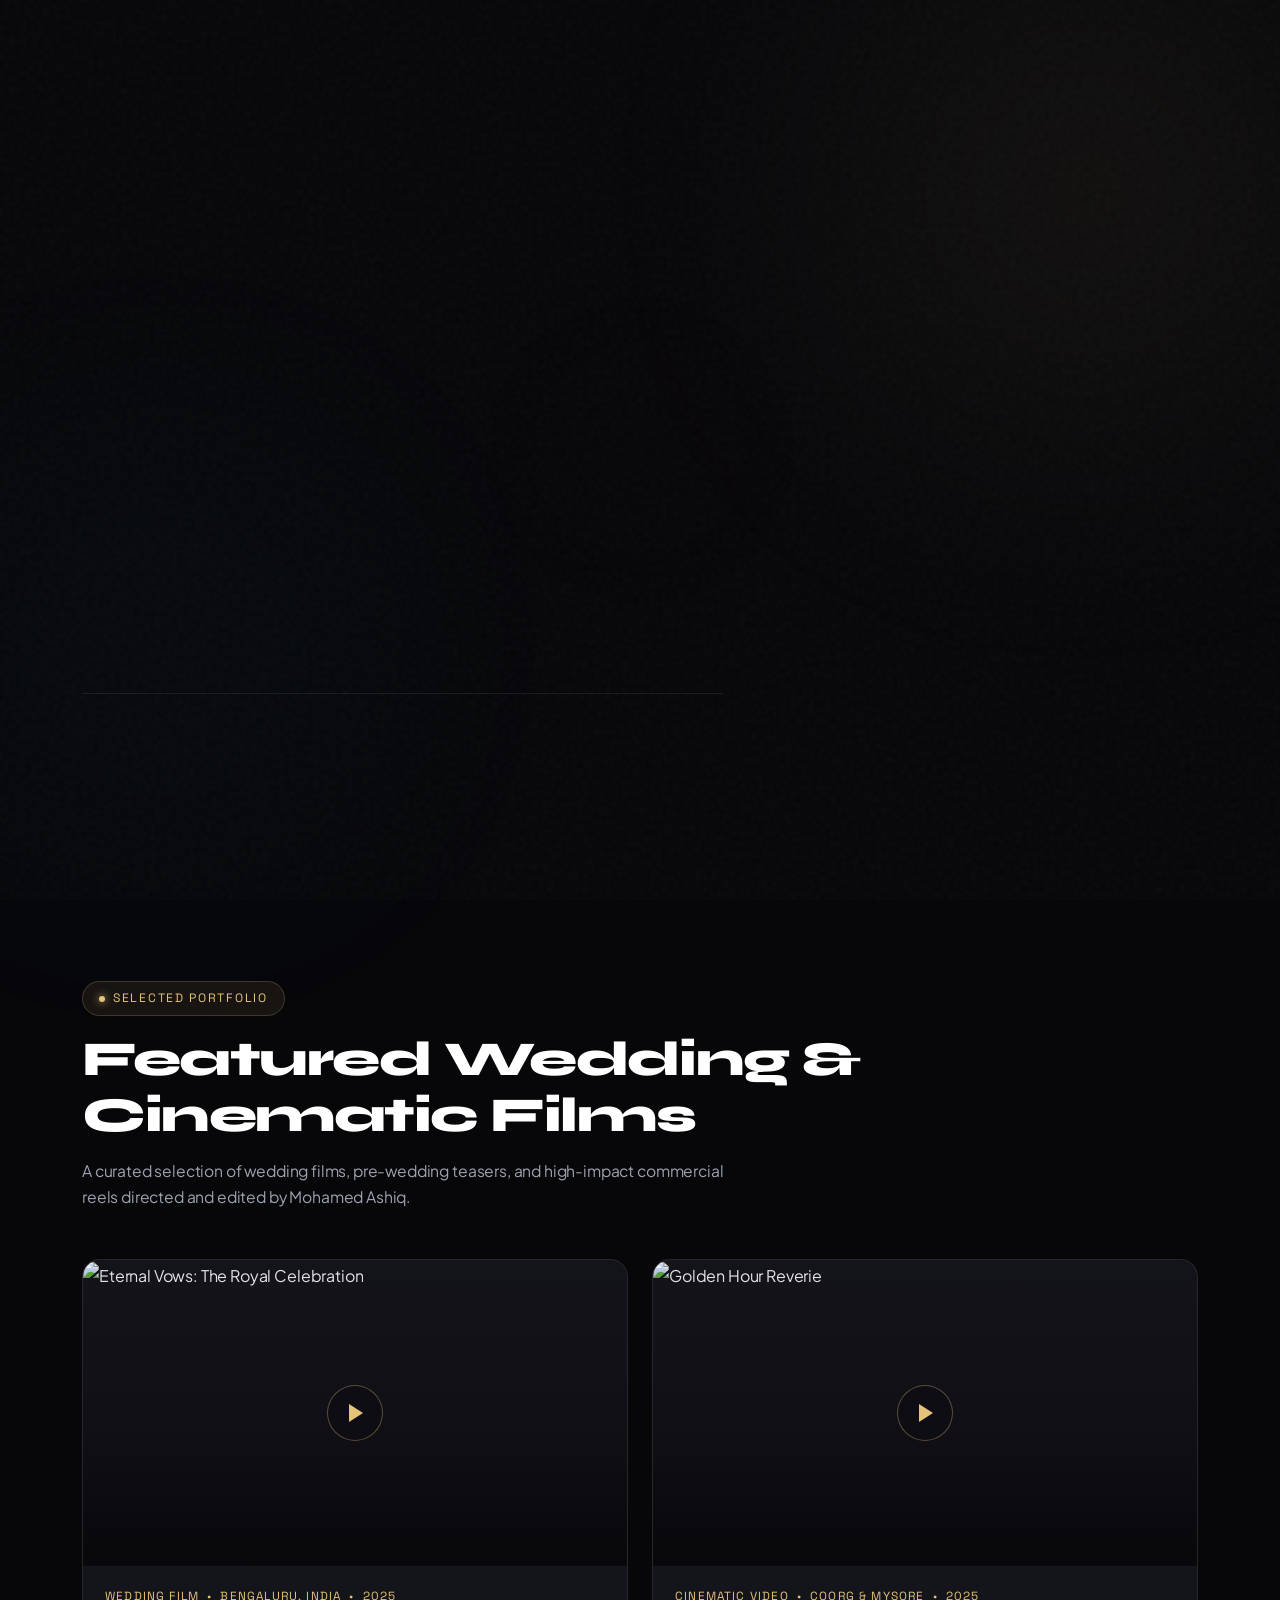
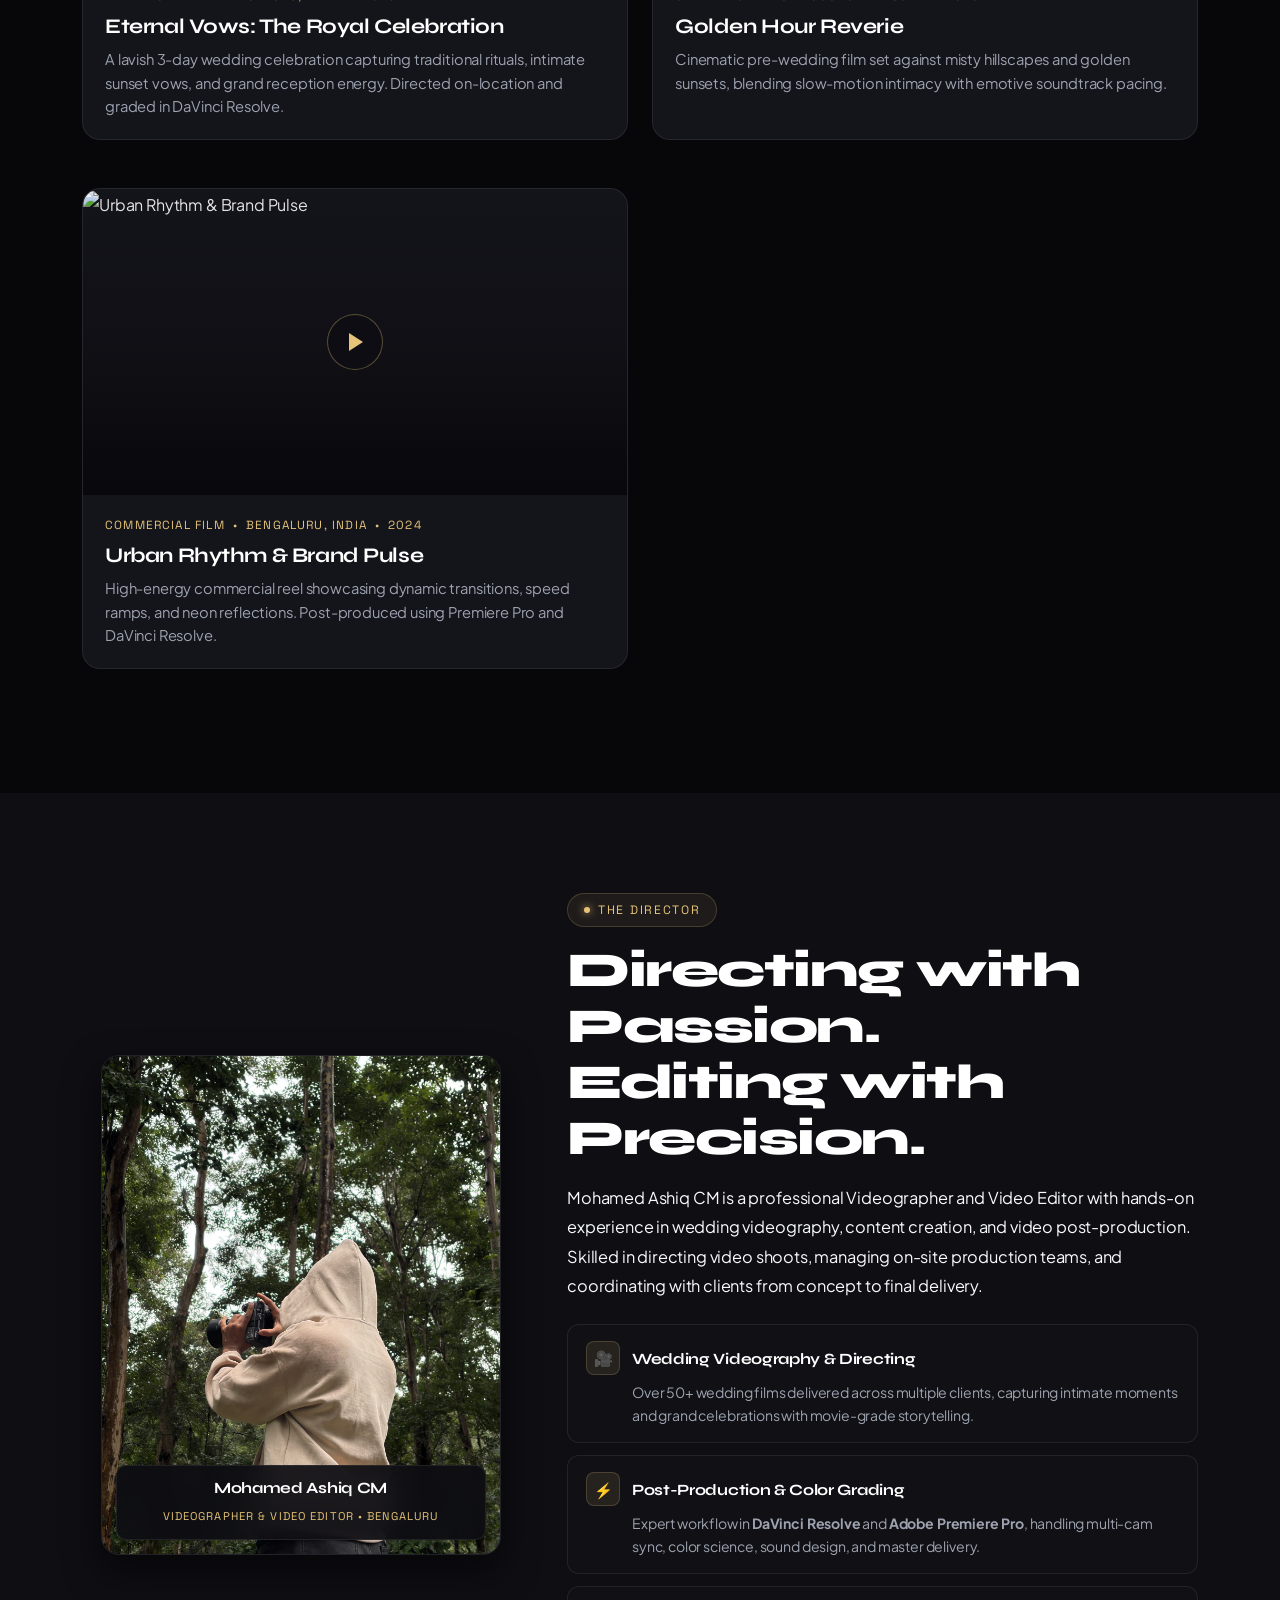
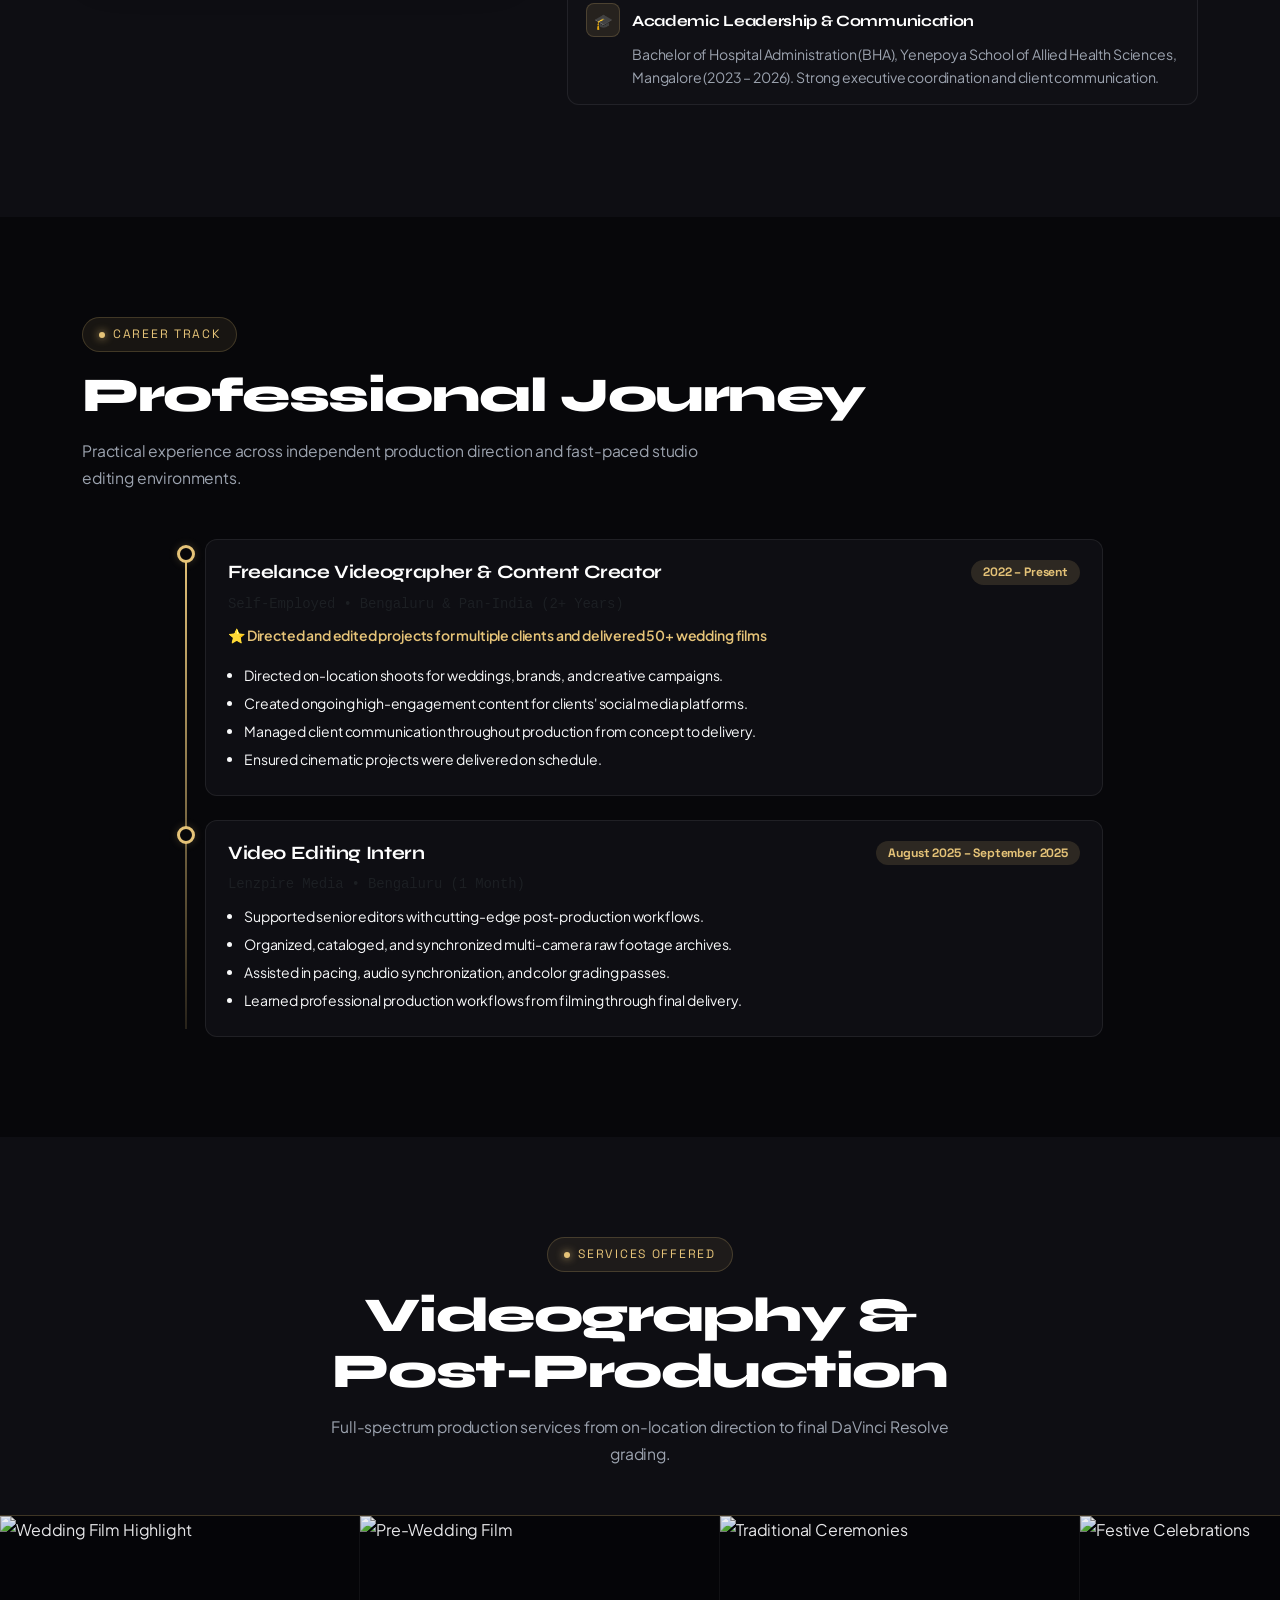
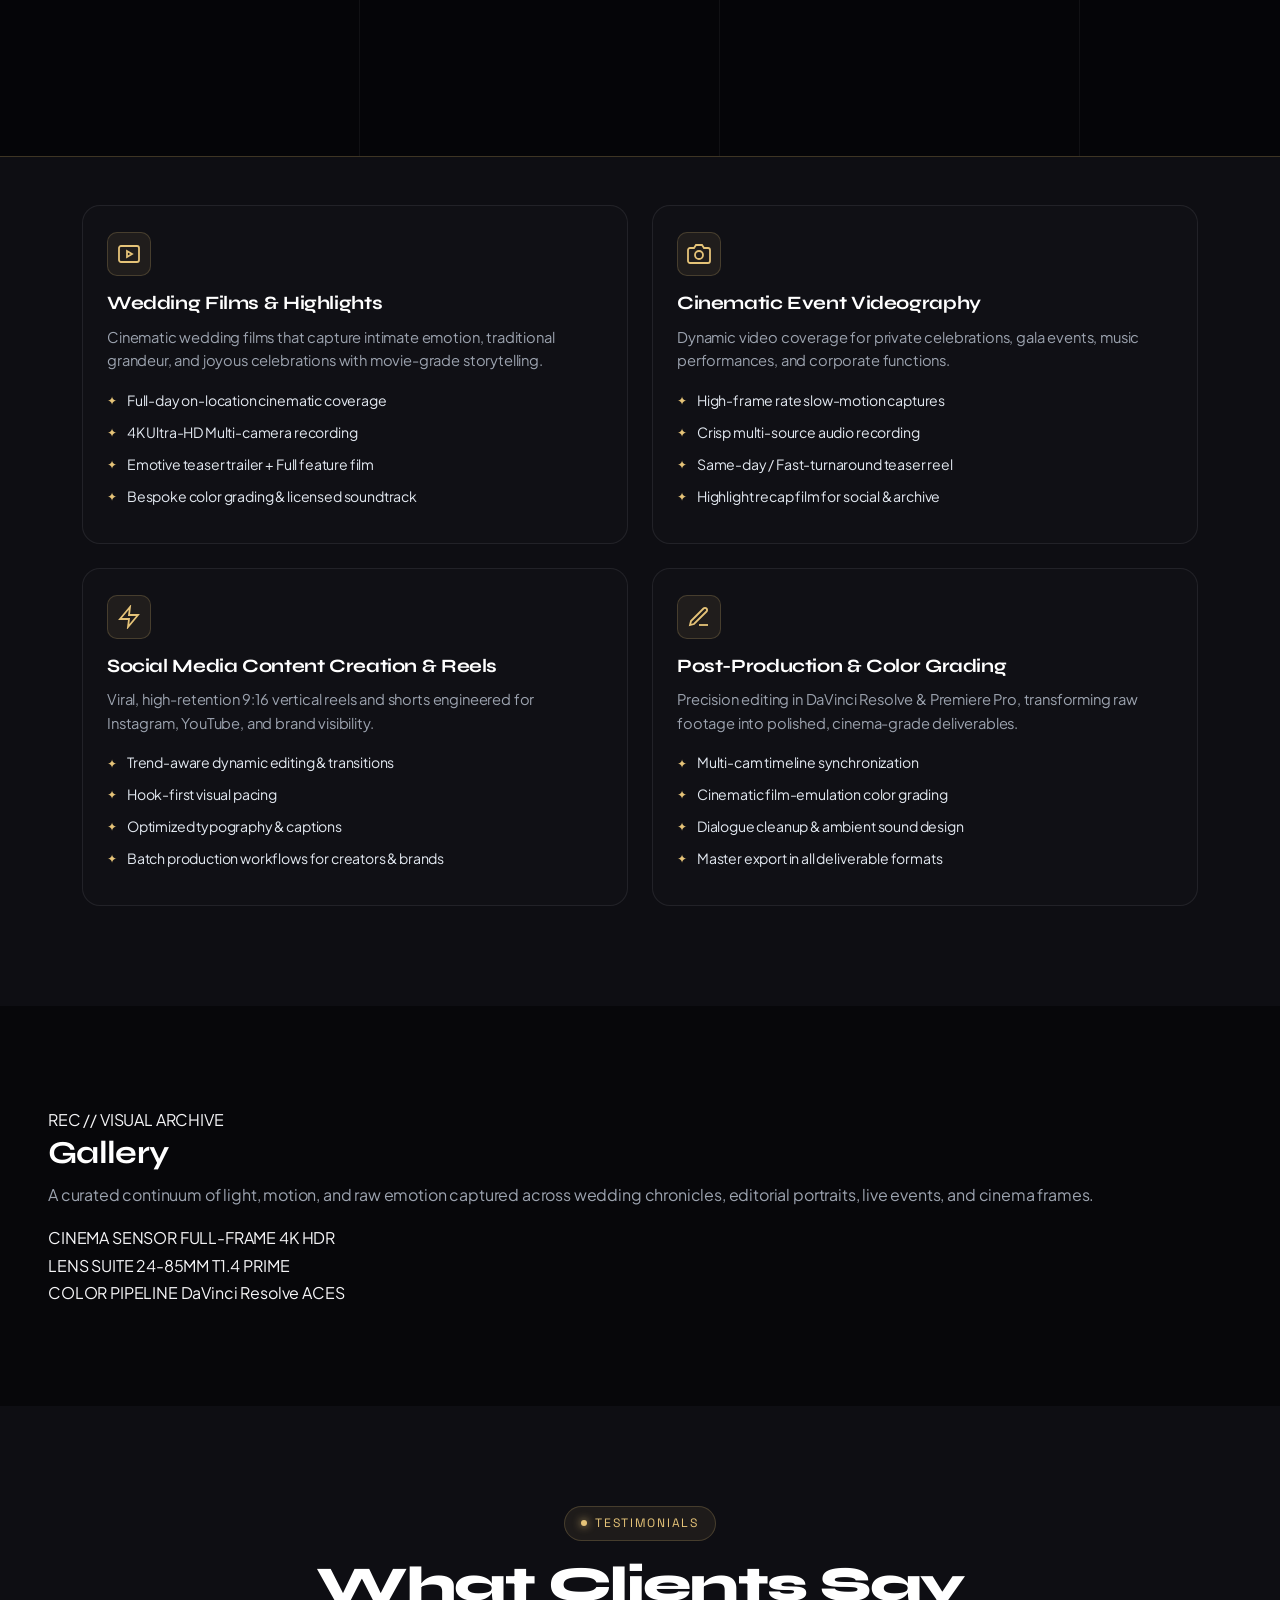
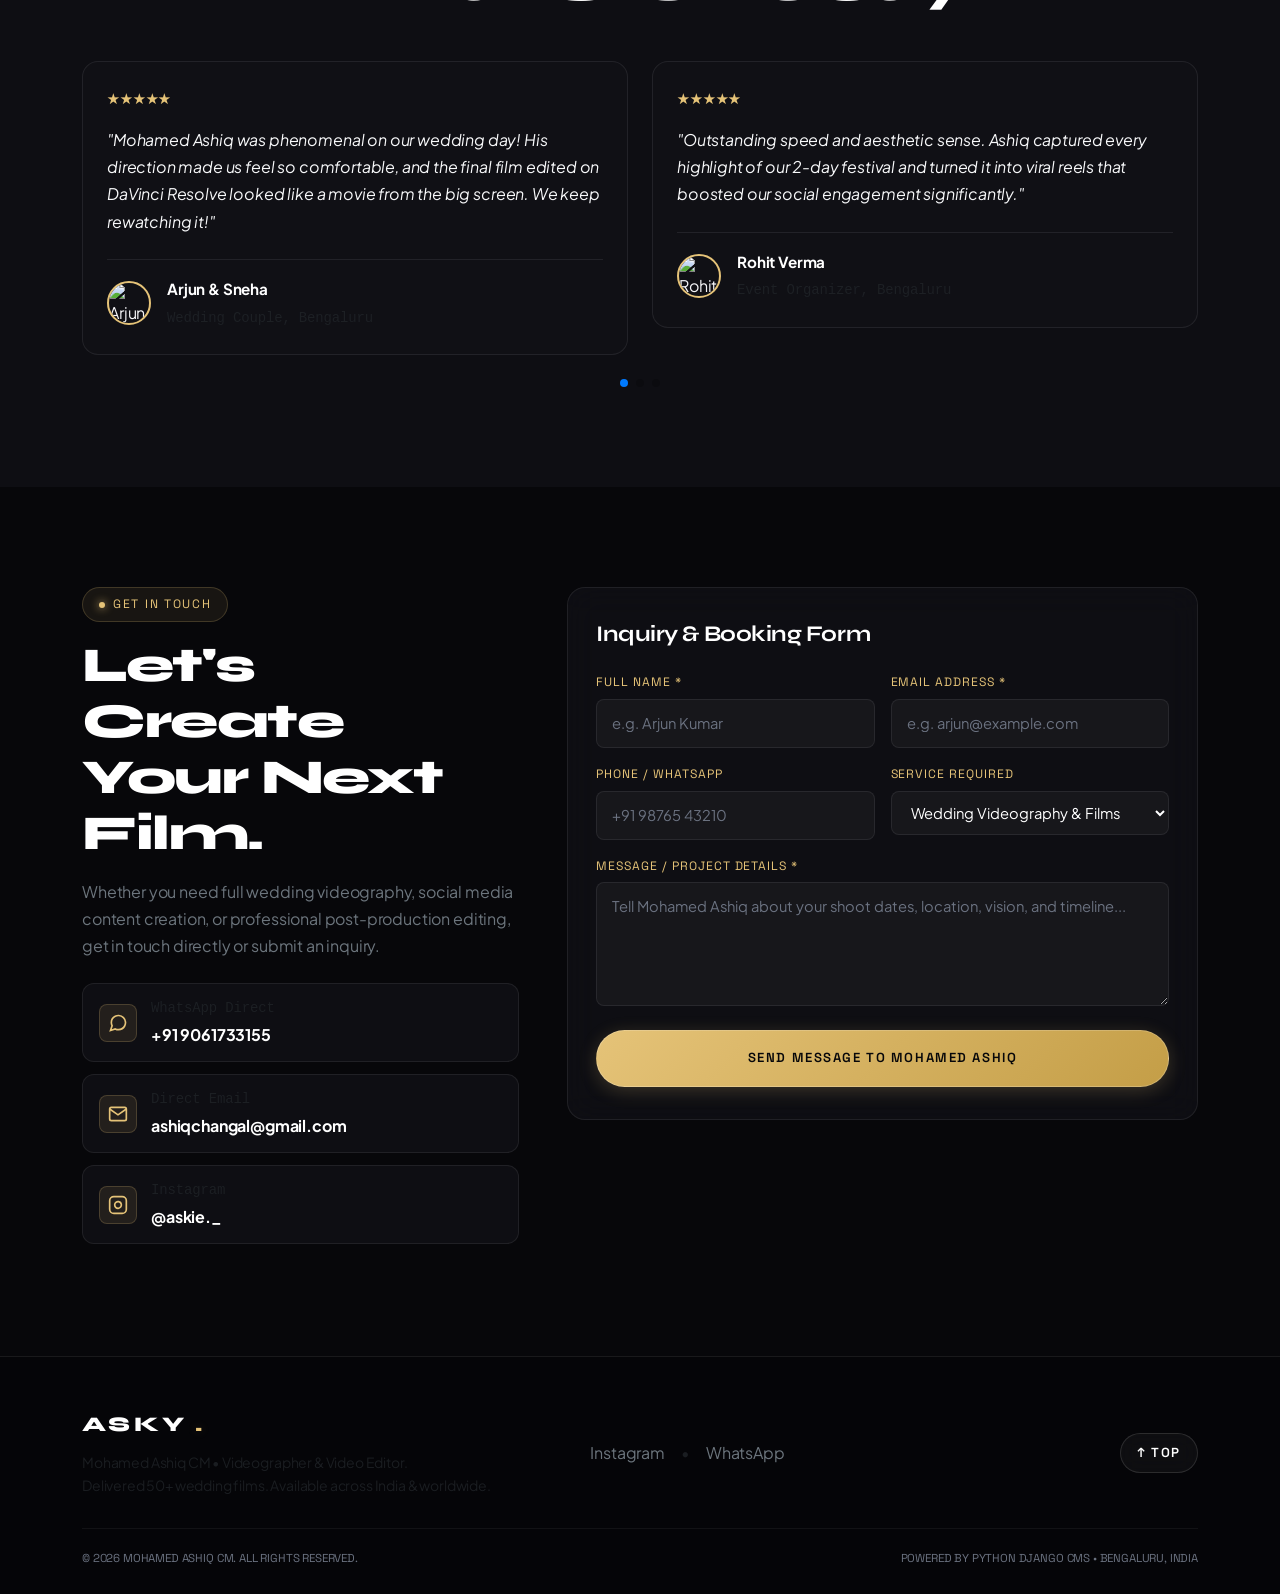
==== commit bb4cf0df: "feat(gallery): redesign gallery with split-screen layout, 3D parallax scroll physics, and filmstrip " ====
--- a/index.html
+++ b/index.html
@@ -502,25 +502,57 @@
         </div>
     </section>
 
-    <!-- 6. STILL PHOTOGRAPHY & FRAMES -->
-    <section id="photography" class="section-padding">
-        <div class="container">
-            <div class="section-header-clean">
-                <div class="section-tag-pill">
-                    <span class="tag-dot"></span>
-                    <span>Visual Archive</span>
-                </div>
-                <h2 class="section-title-large">Still Frames & Photography</h2>
-                <p class="section-lead-clean">
-                    Captured moments across weddings, events, portraits, and commercial shoots.
-                </p>
-            </div>
-
-            <!-- Dynamic Category Filter Pills -->
-            <div class="gallery-filter-bar" id="gallery-filter-bar"></div>
-
-            <!-- Masonry Photo Grid -->
-            <div class="row g-4" id="photography-masonry-grid"></div>
+    <!-- 6. CINEMATIC SPLIT-SCREEN GALLERY & VISUAL ARCHIVE -->
+    <section id="photography" class="section-padding gallery-split-section">
+        <div class="container-fluid px-lg-5 px-3">
+            <div class="gallery-split-wrapper">
+                <div class="gallery-split-grid">
+                    
+                    <!-- Left Column: Sticky Cinematic Hub -->
+                    <aside class="gallery-sticky-sidebar">
+                        <div class="gallery-sidebar-header">
+                            <div class="gallery-rec-badge">
+                                <span class="gallery-rec-dot"></span>
+                                <span>REC // VISUAL ARCHIVE</span>
+                            </div>
+                            <h2 class="gallery-title-large">Gallery</h2>
+                            <p class="gallery-lead-synopsis">
+                                A curated continuum of light, motion, and raw emotion captured across wedding chronicles, editorial portraits, live events, and cinema frames.
+                            </p>
+                        </div>
+
+                        <!-- Minimalist Category Navigation -->
+                        <nav class="gallery-category-nav" id="gallery-category-nav" aria-label="Gallery Categories">
+                            <!-- Populated dynamically via JS / fallback -->
+                        </nav>
+
+                        <!-- Camera Archive HUD specs -->
+                        <div class="gallery-sidebar-hud">
+                            <div class="hud-item">
+                                <span class="hud-label">CINEMA SENSOR</span>
+                                <span class="hud-val">FULL-FRAME 4K HDR</span>
+                            </div>
+                            <div class="hud-item">
+                                <span class="hud-label">LENS SUITE</span>
+                                <span class="hud-val">24-85MM T1.4 PRIME</span>
+                            </div>
+                            <div class="hud-item">
+                                <span class="hud-label">COLOR PIPELINE</span>
+                                <span class="hud-val">DaVinci Resolve ACES</span>
+                            </div>
+                        </div>
+                    </aside>
+
+                    <!-- Right Column: Dynamic Multi-Column Parallax Masonry -->
+                    <div class="gallery-parallax-container" id="gallery-parallax-container">
+                        <div class="gallery-parallax-columns" id="gallery-parallax-columns">
+                            <div class="gallery-stream-col col-left" id="gallery-stream-col-1"></div>
+                            <div class="gallery-stream-col col-right col-offset" id="gallery-stream-col-2"></div>
+                        </div>
+                    </div>
+
+                </div>
+            </div>
         </div>
     </section>
 
@@ -680,21 +712,43 @@
         </div>
     </footer>
 
-    <!-- MODAL 1: FULLSCREEN LIGHTBOX -->
+    <!-- MODAL 1: FULLSCREEN CINEMATIC LIGHTBOX -->
     <div id="cinematic-lightbox-modal" class="cinematic-modal" role="dialog" aria-modal="true" aria-label="Photo Lightbox">
         <div class="lightbox-backdrop"></div>
-        <button id="lightbox-close-btn" class="modal-close-icon-btn" aria-label="Close Lightbox">&times;</button>
+        <button id="lightbox-close-btn" class="modal-close-icon-btn" aria-label="Close Lightbox" data-cursor="hover">&times;</button>
         <button id="lightbox-prev-btn" class="lightbox-nav-btn lightbox-prev" aria-label="Previous Photo" data-cursor="hover">&#10094;</button>
         <button id="lightbox-next-btn" class="lightbox-nav-btn lightbox-next" aria-label="Next Photo" data-cursor="hover">&#10095;</button>
 
         <div class="lightbox-container">
-            <div class="lightbox-image-wrapper">
-                <img id="lightbox-image" src="" alt="Expanded View">
-            </div>
-            <div class="lightbox-caption-bar">
-                <h3 id="lightbox-title" class="lightbox-title text-white h5 mb-1"></h3>
-                <div id="lightbox-meta" class="lightbox-meta font-monospace small text-gold"></div>
-                <div id="lightbox-counter" class="text-muted small mt-1 font-monospace"></div>
+            <div class="lightbox-main-stage">
+                <div class="lightbox-image-wrapper" id="lightbox-image-wrapper">
+                    <!-- Top HUD -->
+                    <div class="lightbox-top-hud">
+                        <span id="lightbox-roll-tag">ROLL // MASTER</span>
+                        <span id="lightbox-counter">1 / 16</span>
+                    </div>
+
+                    <!-- Viewfinder Corners -->
+                    <div class="lightbox-viewfinder" aria-hidden="true">
+                        <span class="frame-corner top-left"></span>
+                        <span class="frame-corner top-right"></span>
+                        <span class="frame-corner bottom-left"></span>
+                        <span class="frame-corner bottom-right"></span>
+                    </div>
+
+                    <img id="lightbox-image" src="" alt="Expanded Master Frame">
+                </div>
+
+                <div class="lightbox-caption-bar">
+                    <h3 id="lightbox-title" class="lightbox-title"></h3>
+                    <div id="lightbox-meta" class="lightbox-meta"></div>
+                </div>
+            </div>
+
+            <!-- Interactive Film-Strip Reel -->
+            <div class="lightbox-filmstrip-wrapper">
+                <div class="lightbox-filmstrip-label">FRAME INDEX // QUICK JUMP</div>
+                <div class="lightbox-filmstrip" id="lightbox-filmstrip"></div>
             </div>
         </div>
     </div>
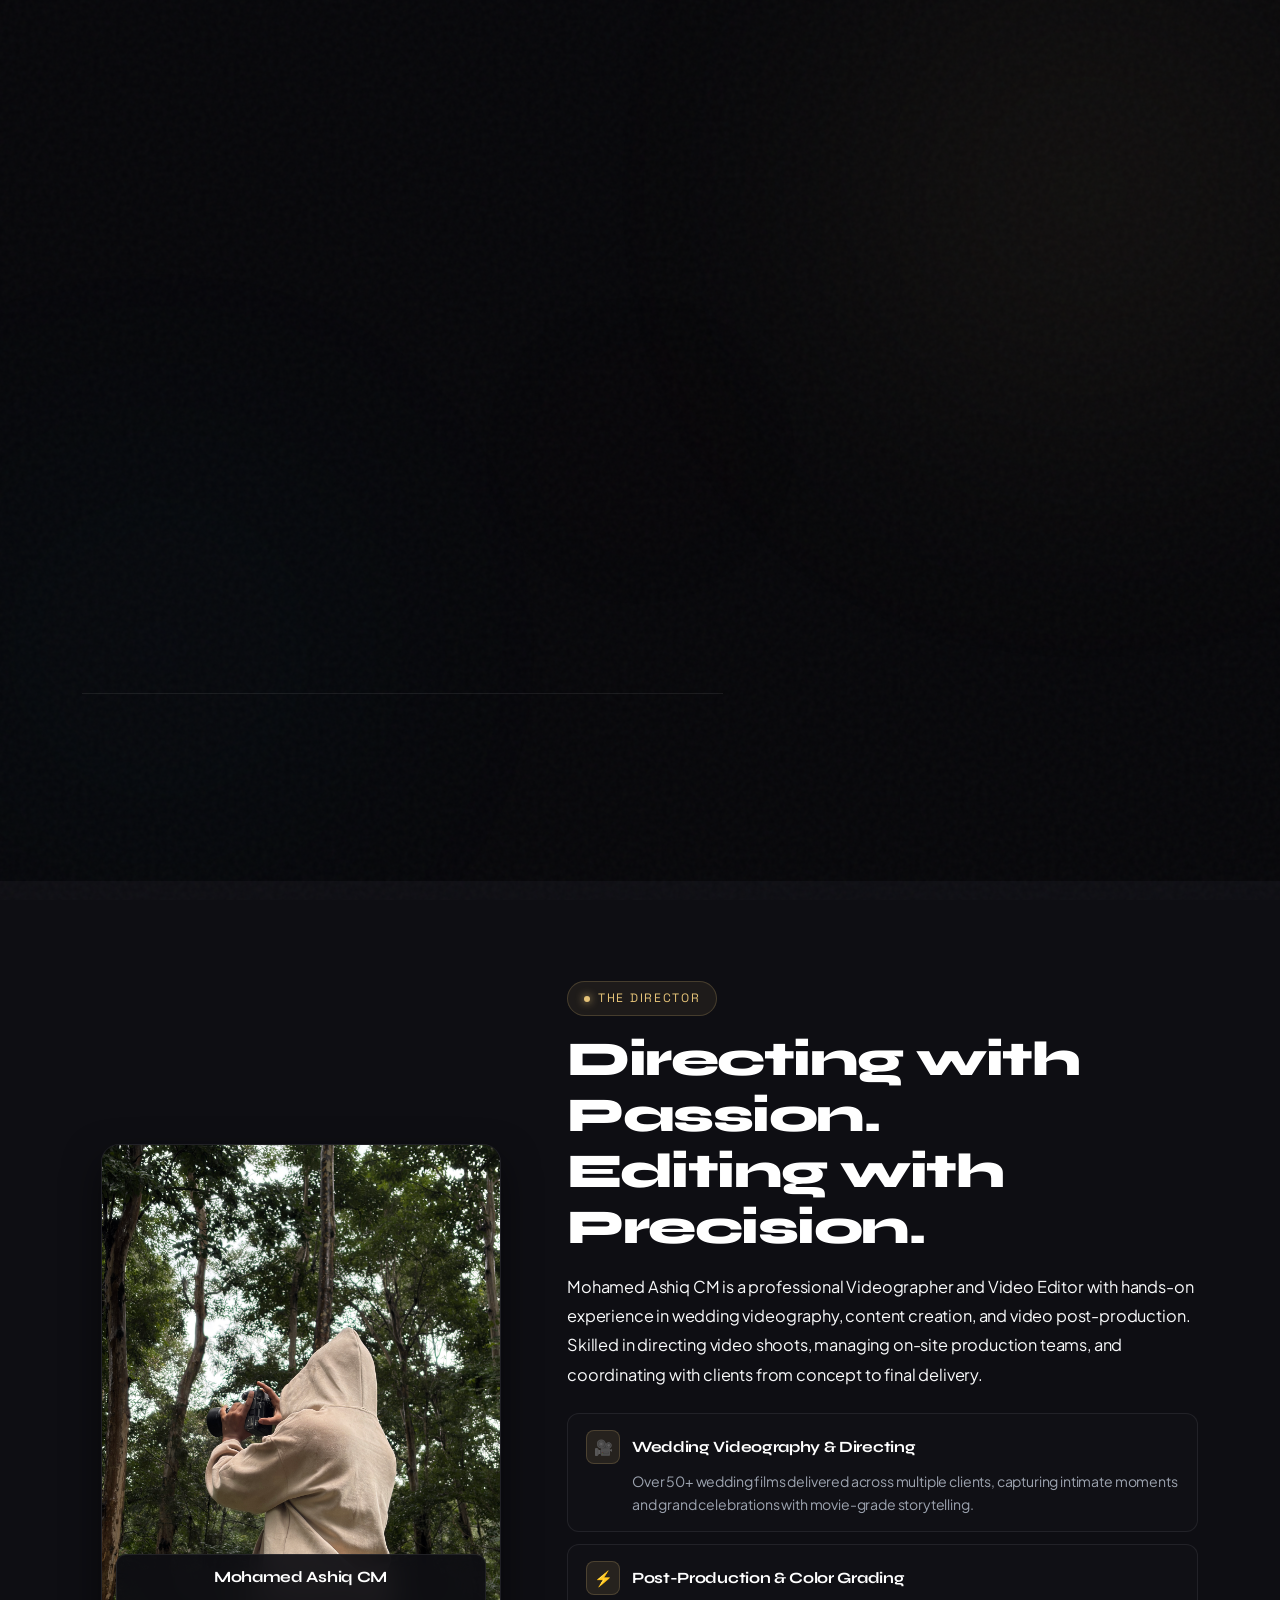
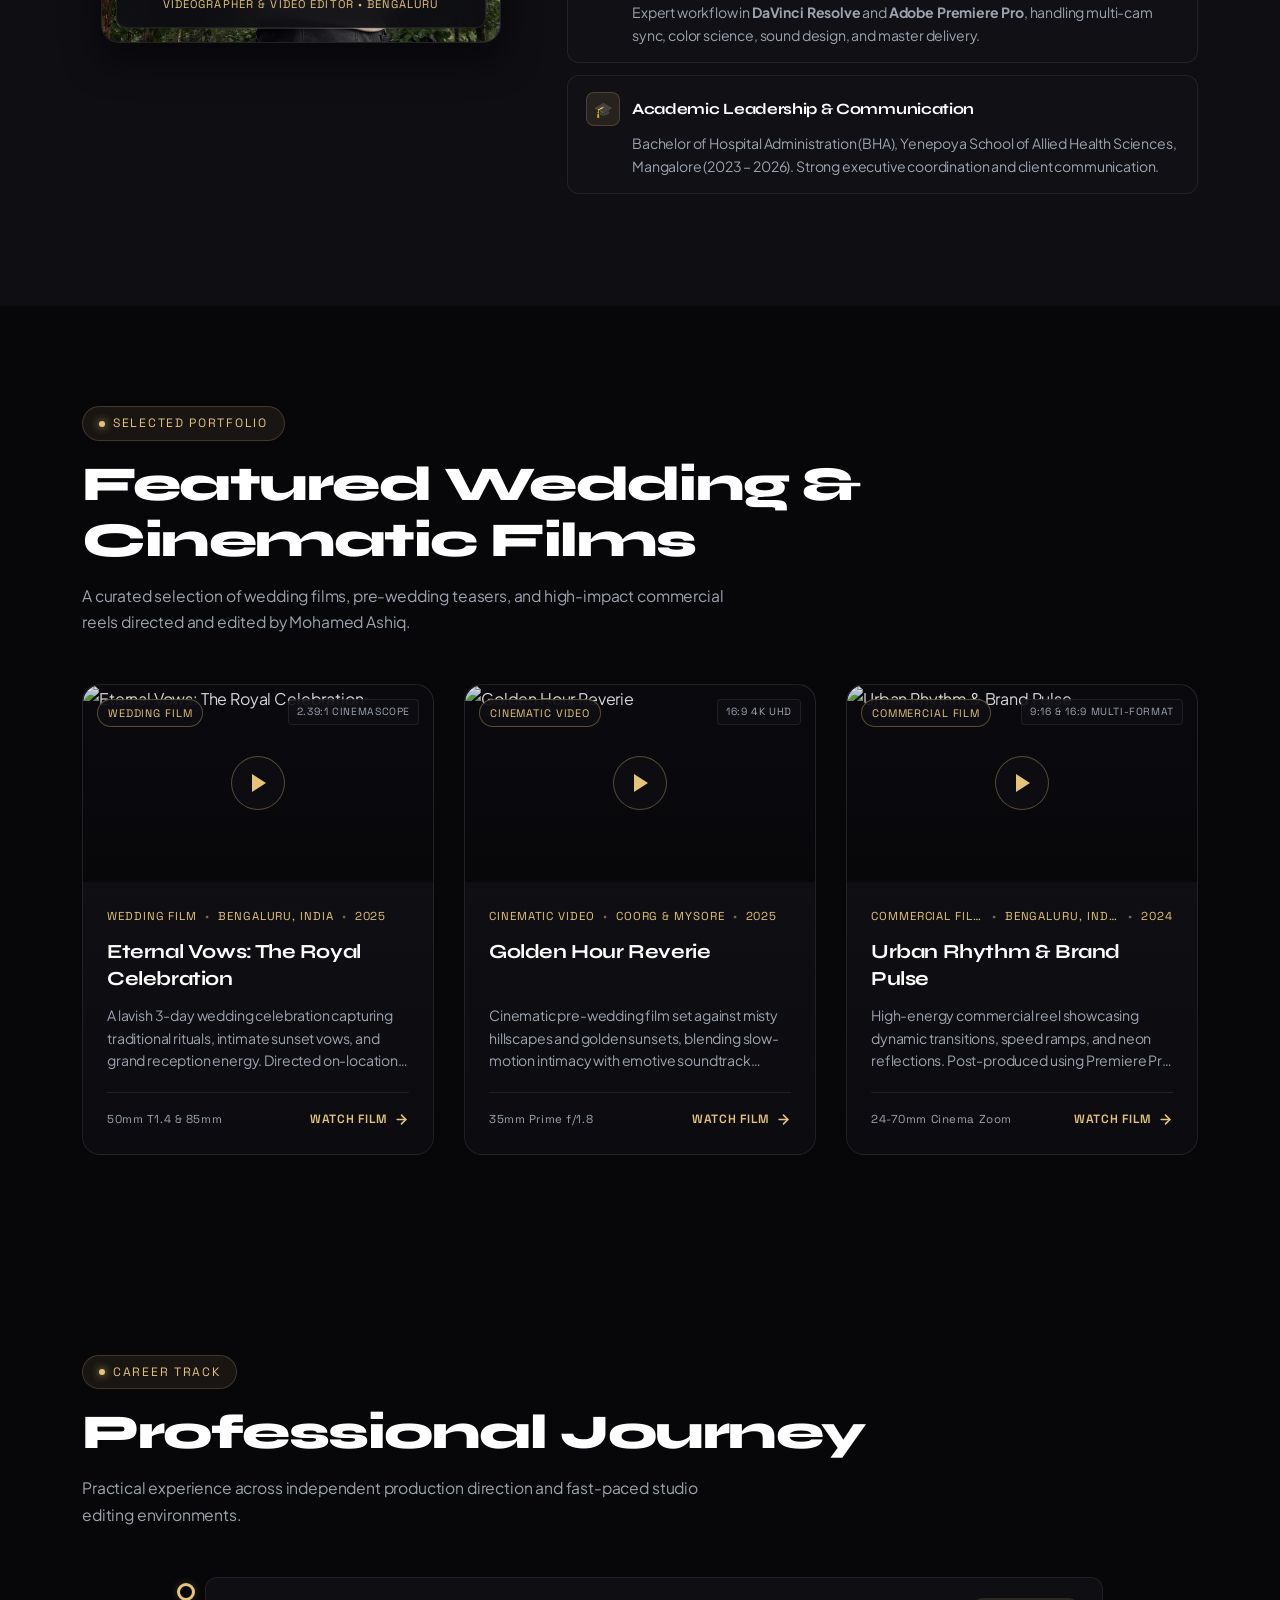
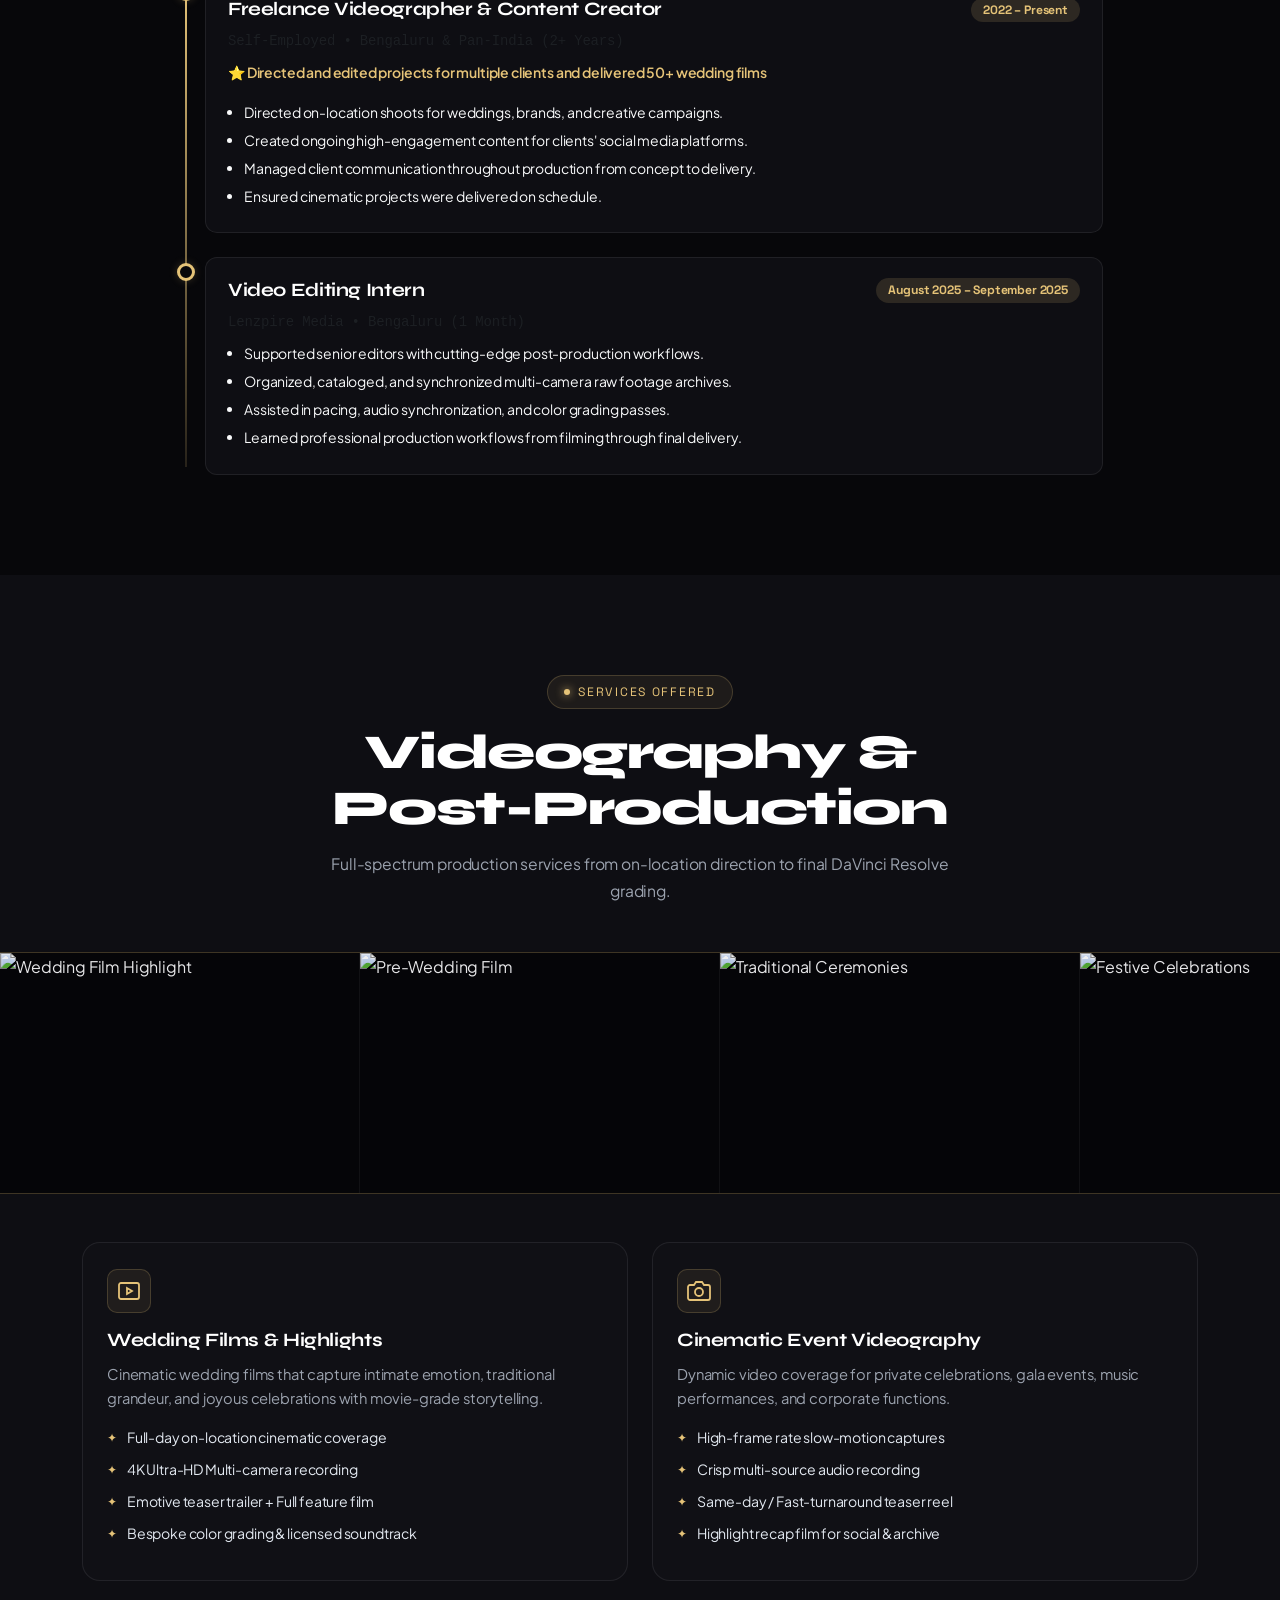
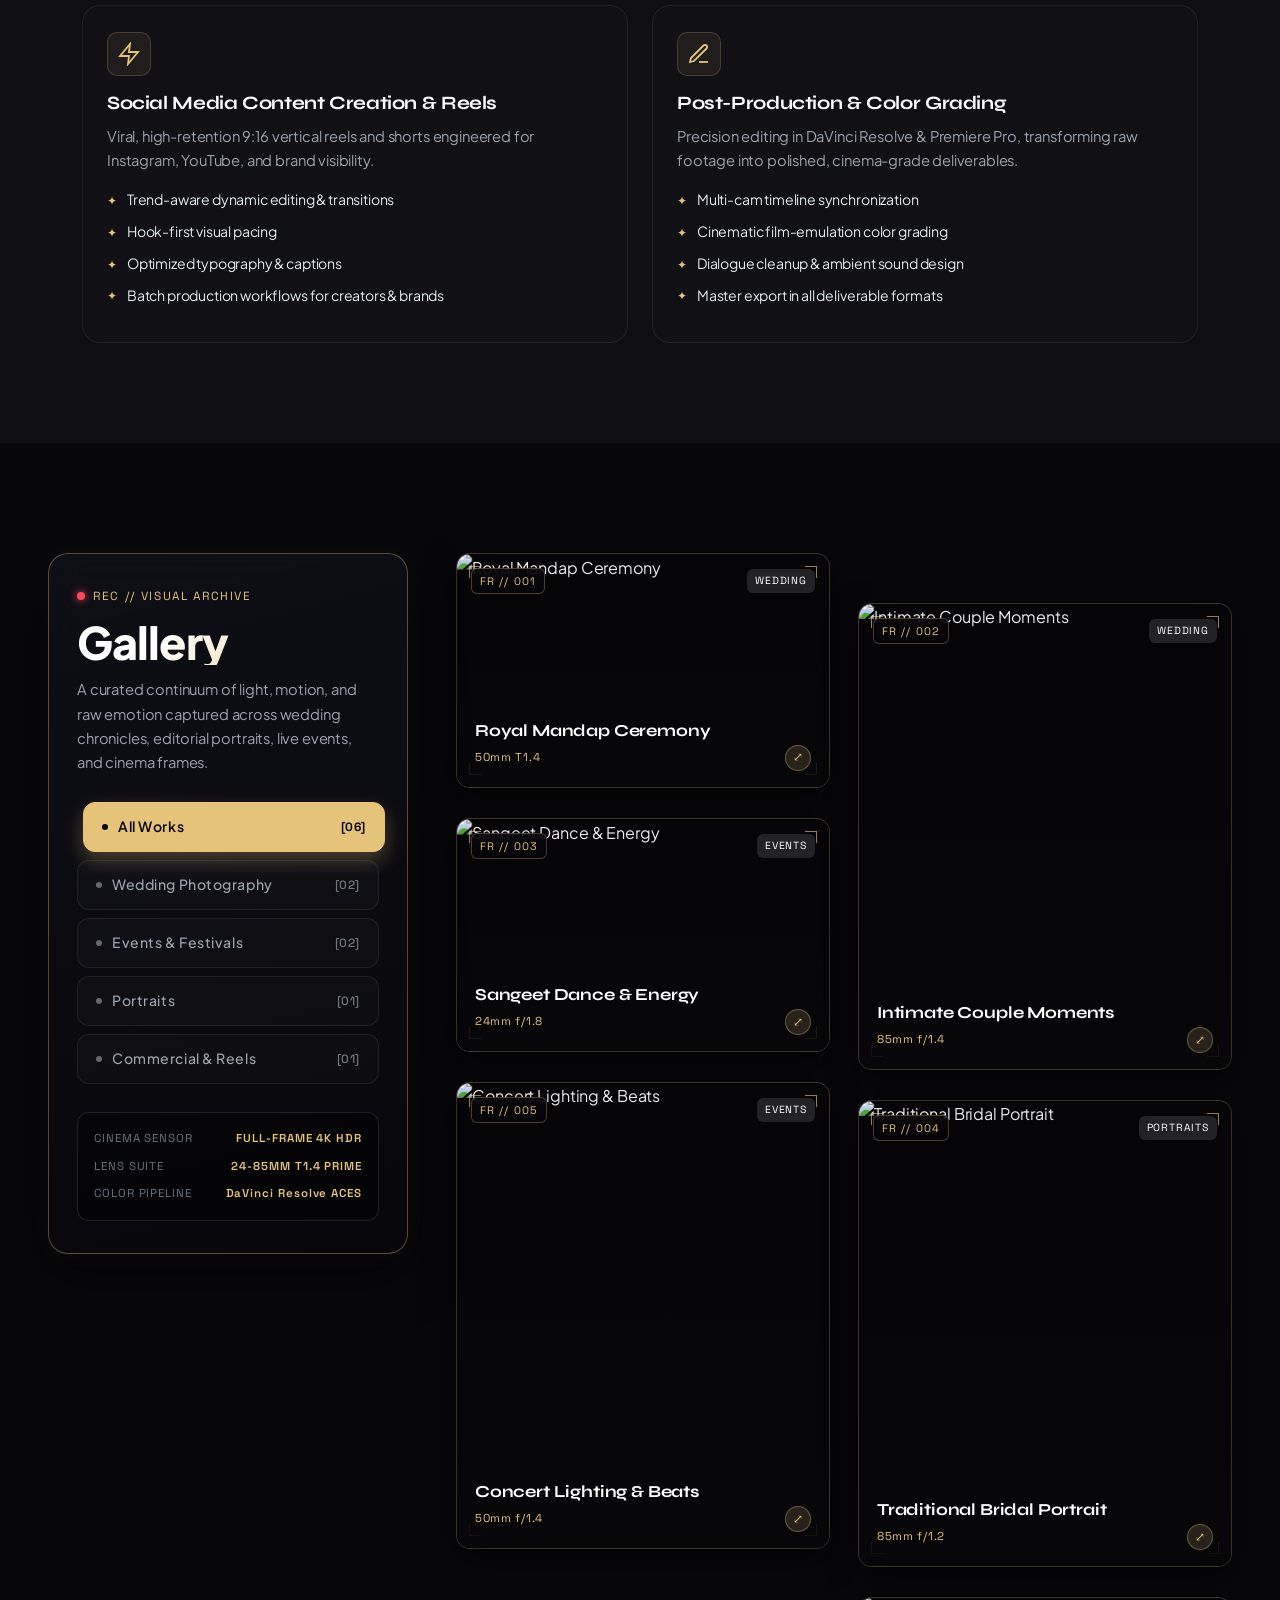
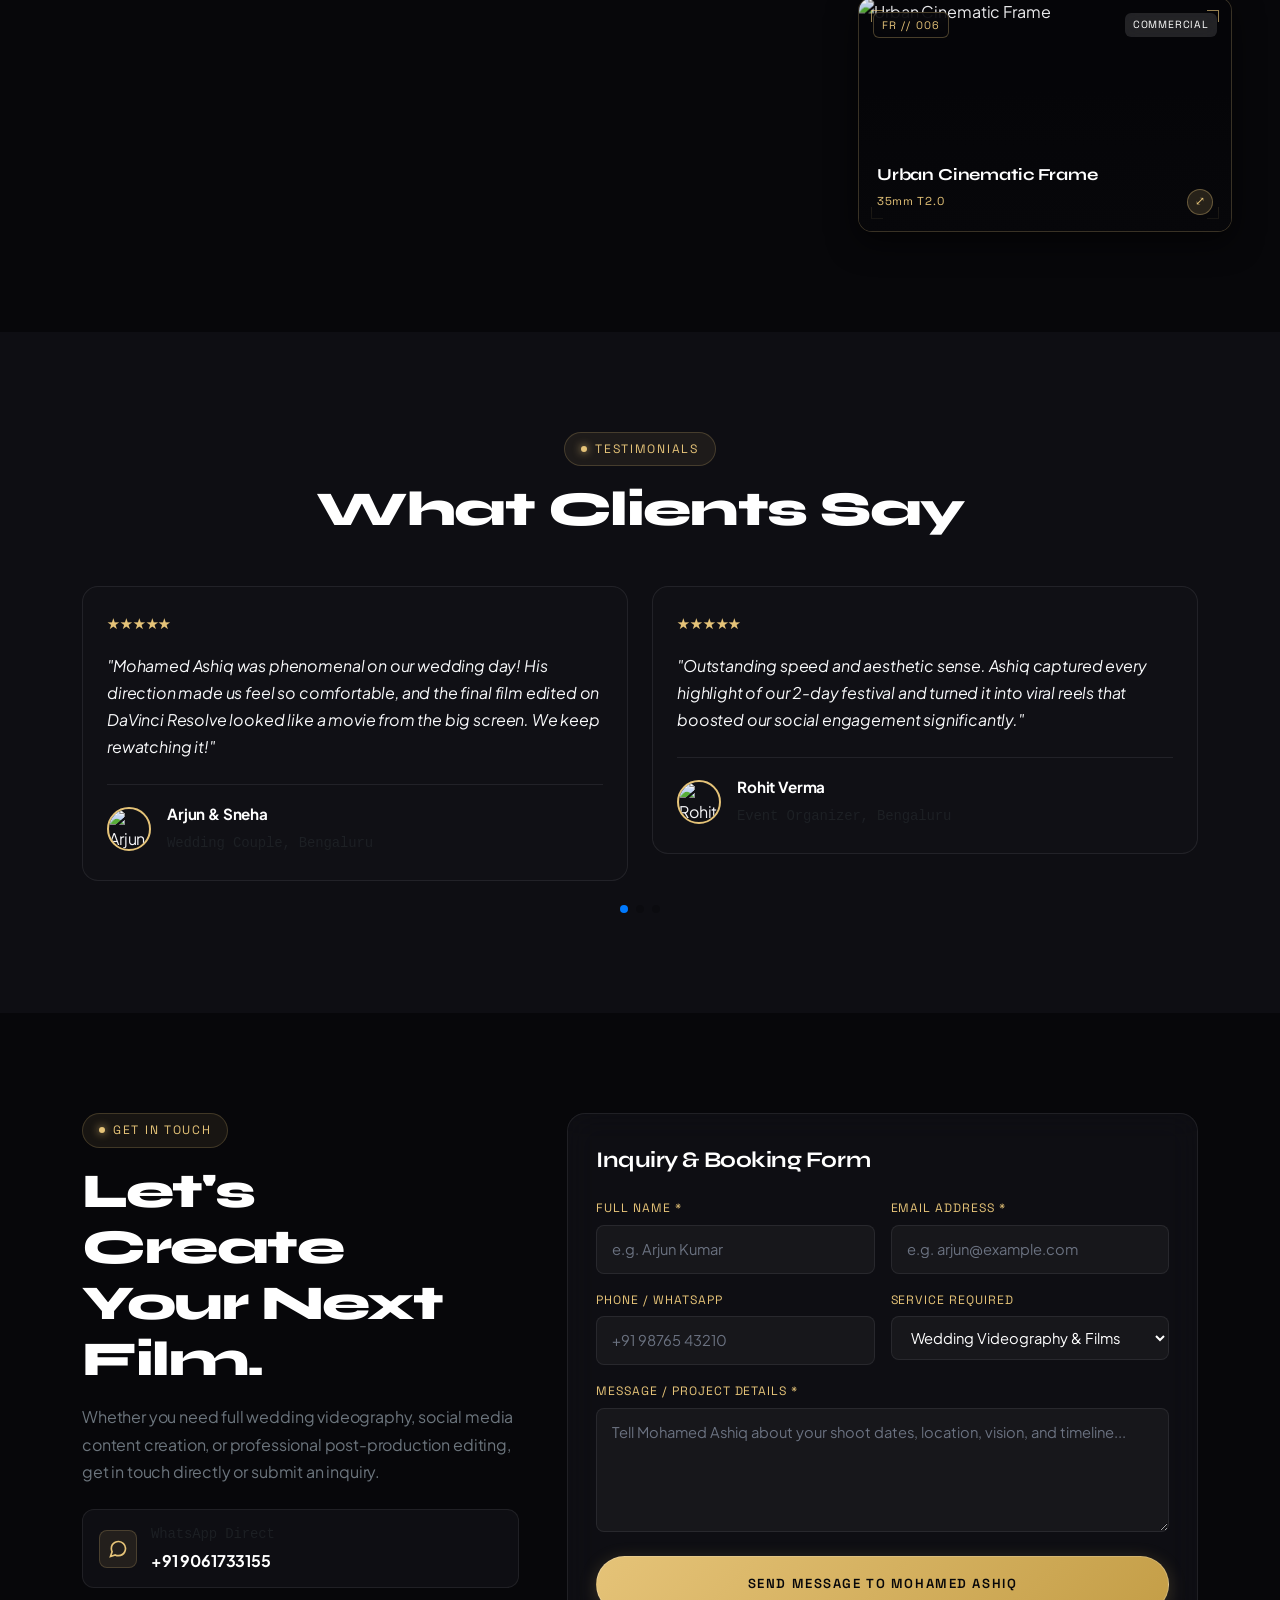
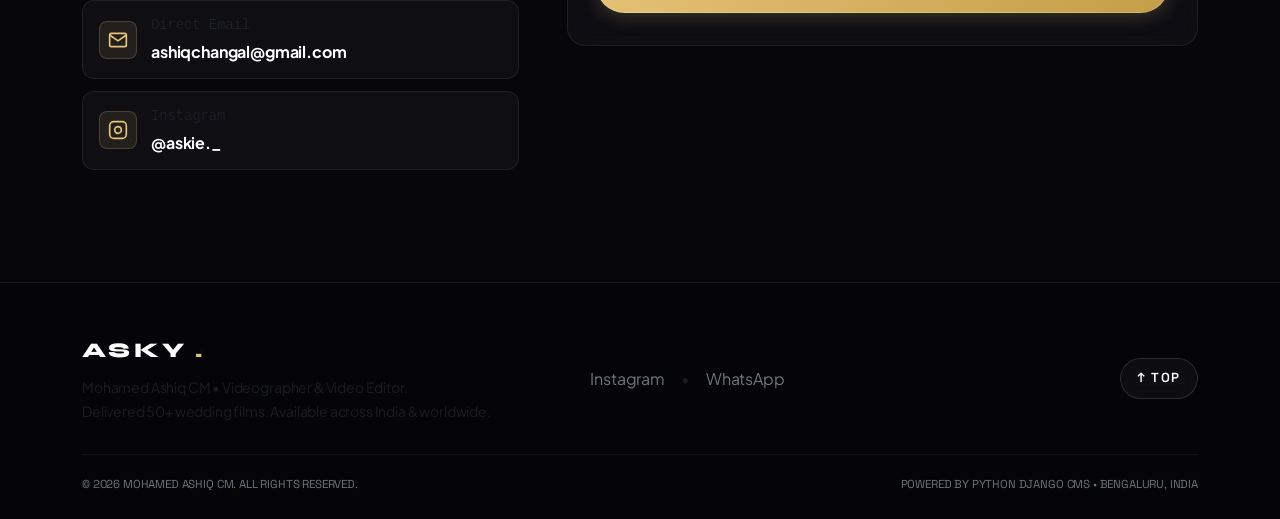
==== commit bb1b9e7c: "updation on about and film section" ====
--- a/index.html
+++ b/index.html
@@ -52,8 +52,8 @@
             <nav class="d-none d-lg-block">
                 <ul class="nav-links-desktop">
                     <li><a href="#home" class="nav-link-item is-active" data-cursor="hover">Home</a></li>
+                    <li><a href="#about" class="nav-link-item" data-cursor="hover">About</a></li>
                     <li><a href="#selected-work" class="nav-link-item" data-cursor="hover">Films</a></li>
-                    <li><a href="#about" class="nav-link-item" data-cursor="hover">About</a></li>
                     <li><a href="#services" class="nav-link-item" data-cursor="hover">Services</a></li>
                     <li><a href="#photography" class="nav-link-item" data-cursor="hover">Gallery</a></li>
                     <li><a href="#contact" class="nav-link-item" data-cursor="hover">Contact</a></li>
@@ -89,8 +89,8 @@
         </div>
         <nav class="mobile-menu-nav">
             <a href="#home" class="mobile-menu-link">Home</a>
+            <a href="#about" class="mobile-menu-link">About & Story</a>
             <a href="#selected-work" class="mobile-menu-link">Featured Films</a>
-            <a href="#about" class="mobile-menu-link">About & Story</a>
             <a href="#services" class="mobile-menu-link">Services</a>
             <a href="#photography" class="mobile-menu-link">Still Gallery</a>
             <a href="#contact" class="mobile-menu-link">Book Collaboration</a>
@@ -161,27 +161,7 @@
         </div>
     </section>
 
-    <!-- 2. SELECTED FEATURED FILMS -->
-    <section id="selected-work" class="section-padding">
-        <div class="container">
-            <div class="section-header-clean">
-                <div class="section-tag-pill">
-                    <span class="tag-dot"></span>
-                    <span>Selected Portfolio</span>
-                </div>
-                <h2 class="section-title-large">Featured Wedding & Cinematic Films</h2>
-                <p class="section-lead-clean">
-                    A curated selection of wedding films, pre-wedding teasers, and high-impact commercial reels directed and edited by Mohamed Ashiq.
-                </p>
-            </div>
-
-            <div class="row g-4" id="featured-works-grid">
-                <!-- Rendered dynamically via gallery.js -->
-            </div>
-        </div>
-    </section>
-
-    <!-- 3. ABOUT THE VIDEOGRAPHER -->
+    <!-- 2. ABOUT THE VIDEOGRAPHER -->
     <section id="about" class="section-padding" style="background: var(--bg-secondary);">
         <div class="container">
             <div class="row align-items-center g-5">
@@ -238,6 +218,26 @@
                         </div>
                     </div>
                 </div>
+            </div>
+        </div>
+    </section>
+
+    <!-- 3. SELECTED FEATURED FILMS -->
+    <section id="selected-work" class="section-padding">
+        <div class="container">
+            <div class="section-header-clean">
+                <div class="section-tag-pill">
+                    <span class="tag-dot"></span>
+                    <span>Selected Portfolio</span>
+                </div>
+                <h2 class="section-title-large">Featured Wedding & Cinematic Films</h2>
+                <p class="section-lead-clean">
+                    A curated selection of wedding films, pre-wedding teasers, and high-impact commercial reels directed and edited by Mohamed Ashiq.
+                </p>
+            </div>
+
+            <div class="featured-films-grid" id="featured-works-grid">
+                <!-- Rendered dynamically via gallery.js -->
             </div>
         </div>
     </section>
--- a/css/components.css
+++ b/css/components.css
@@ -338,25 +338,52 @@
 }
 
 /* ==========================================================================
-   3. FEATURED WORK CARDS
+   3. FEATURED WORK / FILM CARDS & GRID
    ========================================================================== */
+.featured-films-grid,
+#featured-works-grid {
+    display: grid !important;
+    grid-template-columns: repeat(3, minmax(0, 1fr)) !important;
+    gap: 30px !important;
+    align-items: stretch !important;
+    width: 100% !important;
+    margin: 0 !important;
+    padding: 0 !important;
+}
+
+/* Ensure column wrappers if present behave as full-height flex containers */
+.featured-films-grid > div,
+#featured-works-grid > div {
+    display: flex;
+    flex-direction: column;
+    width: 100%;
+    height: 100%;
+    padding: 0;
+    margin: 0;
+}
+
 .film-card-luxury {
     position: relative;
-    border-radius: var(--card-radius);
+    border-radius: var(--card-radius, 18px);
     overflow: hidden;
-    background: var(--bg-surface);
+    background: linear-gradient(180deg, rgba(20, 20, 26, 0.85) 0%, rgba(12, 12, 16, 0.98) 100%);
     border: 1px solid var(--border-subtle);
-    transition: transform 0.35s ease, border-color 0.35s ease, box-shadow 0.35s ease;
+    transition: transform 0.4s cubic-bezier(0.16, 1, 0.3, 1), border-color 0.35s ease, box-shadow 0.4s ease;
     cursor: pointer;
     display: flex;
     flex-direction: column;
     height: 100%;
+    width: 100%;
+    backdrop-filter: blur(12px);
+    -webkit-backdrop-filter: blur(12px);
+    box-sizing: border-box;
+    margin: 0;
 }
 
 .film-card-luxury:hover {
-    transform: translateY(-6px);
+    transform: translateY(-8px);
     border-color: var(--border-gold);
-    box-shadow: 0 16px 36px rgba(0, 0, 0, 0.5), 0 0 25px var(--accent-gold-glow);
+    box-shadow: 0 20px 40px rgba(0, 0, 0, 0.6), 0 0 25px var(--accent-gold-glow);
 }
 
 .film-thumb-wrap {
@@ -364,23 +391,67 @@
     width: 100%;
     aspect-ratio: 16 / 9;
     overflow: hidden;
+    background: #0a0a0e;
+    flex-shrink: 0;
+    border-top-left-radius: inherit;
+    border-top-right-radius: inherit;
 }
 
 .film-thumb-img {
     width: 100%;
     height: 100%;
     object-fit: cover;
-    transition: transform 0.6s ease;
+    object-position: center;
+    display: block;
+    transition: transform 0.7s cubic-bezier(0.16, 1, 0.3, 1), filter 0.4s ease;
 }
 
 .film-card-luxury:hover .film-thumb-img {
-    transform: scale(1.05);
+    transform: scale(1.06);
+    filter: brightness(1.06);
 }
 
 .film-gradient-overlay {
     position: absolute;
     inset: 0;
-    background: linear-gradient(180deg, rgba(7,7,10,0.05) 0%, rgba(7,7,10,0.3) 50%, rgba(7,7,10,0.9) 100%);
+    background: linear-gradient(180deg, rgba(7, 7, 10, 0.1) 0%, rgba(7, 7, 10, 0.3) 50%, rgba(7, 7, 10, 0.92) 100%);
+    pointer-events: none;
+}
+
+.film-category-pill {
+    position: absolute;
+    top: 14px;
+    left: 14px;
+    background: rgba(14, 14, 19, 0.85);
+    border: 1px solid rgba(229, 195, 120, 0.35);
+    color: var(--accent-gold);
+    font-family: var(--font-mono);
+    font-size: 0.68rem;
+    letter-spacing: 0.08em;
+    text-transform: uppercase;
+    padding: 4px 10px;
+    border-radius: 100px;
+    backdrop-filter: blur(8px);
+    z-index: 2;
+    pointer-events: none;
+}
+
+.film-quality-pill {
+    position: absolute;
+    top: 14px;
+    right: 14px;
+    background: rgba(14, 14, 19, 0.8);
+    border: 1px solid var(--border-subtle);
+    color: var(--text-secondary);
+    font-family: var(--font-mono);
+    font-size: 0.65rem;
+    letter-spacing: 0.06em;
+    text-transform: uppercase;
+    padding: 3px 8px;
+    border-radius: 4px;
+    backdrop-filter: blur(8px);
+    z-index: 2;
+    pointer-events: none;
 }
 
 .film-play-badge {
@@ -388,8 +459,8 @@
     top: 50%;
     left: 50%;
     transform: translate(-50%, -50%);
-    width: 56px;
-    height: 56px;
+    width: 54px;
+    height: 54px;
     border-radius: 50%;
     background: rgba(14, 14, 19, 0.85);
     border: 1px solid var(--border-gold);
@@ -398,46 +469,129 @@
     align-items: center;
     justify-content: center;
     color: var(--accent-gold);
-    transition: transform 0.3s ease, background 0.3s ease, color 0.3s ease;
+    transition: transform 0.35s cubic-bezier(0.16, 1, 0.3, 1), background 0.3s ease, color 0.3s ease, box-shadow 0.3s ease;
+    z-index: 3;
+    pointer-events: none;
 }
 
 .film-card-luxury:hover .film-play-badge {
-    transform: translate(-50%, -50%) scale(1.1);
+    transform: translate(-50%, -50%) scale(1.12);
     background: var(--accent-gold);
     color: #07070a;
+    box-shadow: 0 0 20px var(--accent-gold-glow);
 }
 
 .film-card-info {
-    padding: 20px 22px;
+    padding: 24px;
     display: flex;
     flex-direction: column;
     flex-grow: 1;
+    justify-content: space-between;
+    box-sizing: border-box;
+}
+
+.film-card-body {
+    display: flex;
+    flex-direction: column;
+    flex-grow: 1;
 }
 
 .film-card-tags {
     display: flex;
     align-items: center;
     gap: 8px;
-    margin-bottom: 8px;
-    font-family: var(--font-mono);
-    font-size: 0.74rem;
+    margin-bottom: 12px;
+    font-family: var(--font-mono);
+    font-size: 0.72rem;
     color: var(--accent-gold);
     text-transform: uppercase;
-    letter-spacing: 0.1em;
+    letter-spacing: 0.08em;
+    white-space: nowrap;
+    overflow: hidden;
+    text-overflow: ellipsis;
+    height: 20px;
+    line-height: 20px;
+}
+
+.film-card-tags span {
+    white-space: nowrap;
+    overflow: hidden;
+    text-overflow: ellipsis;
+}
+
+.film-card-tags .tag-sep {
+    color: rgba(229, 195, 120, 0.5);
+    flex-shrink: 0;
 }
 
 .film-card-title {
-    font-size: 1.3rem;
+    font-size: 1.25rem;
     font-weight: 700;
     color: var(--text-pure-white);
-    margin-bottom: 8px;
+    margin-bottom: 12px;
+    line-height: 1.35;
+    transition: color 0.3s ease;
+    display: -webkit-box;
+    -webkit-line-clamp: 2;
+    -webkit-box-orient: vertical;
+    overflow: hidden;
+    height: 3.4rem;
+    min-height: 3.4rem;
+}
+
+.film-card-luxury:hover .film-card-title {
+    color: var(--accent-gold);
 }
 
 .film-card-desc {
-    font-size: 0.92rem;
+    font-size: 0.88rem;
     color: var(--text-secondary);
     line-height: 1.6;
-    margin-bottom: 0;
+    margin-bottom: 20px;
+    display: -webkit-box;
+    -webkit-line-clamp: 3;
+    -webkit-box-orient: vertical;
+    overflow: hidden;
+    height: 4.25rem;
+    min-height: 4.25rem;
+}
+
+.film-card-footer {
+    display: flex;
+    align-items: center;
+    justify-content: space-between;
+    padding-top: 16px;
+    border-top: 1px solid rgba(255, 255, 255, 0.08);
+    margin-top: auto;
+    width: 100%;
+}
+
+.film-spec-badge {
+    font-family: var(--font-mono);
+    font-size: 0.72rem;
+    color: var(--text-secondary);
+    letter-spacing: 0.05em;
+    display: inline-flex;
+    align-items: center;
+    white-space: nowrap;
+}
+
+.film-watch-cta {
+    display: inline-flex;
+    align-items: center;
+    gap: 6px;
+    font-family: var(--font-mono);
+    font-size: 0.75rem;
+    color: var(--accent-gold);
+    letter-spacing: 0.06em;
+    text-transform: uppercase;
+    font-weight: 600;
+    transition: gap 0.25s ease;
+    white-space: nowrap;
+}
+
+.film-card-luxury:hover .film-watch-cta {
+    gap: 10px;
 }
 
 /* ==========================================================================
@@ -755,101 +909,446 @@
 }
 
 /* ==========================================================================
-   7. GALLERY & STILL FRAMES
+   7. CINEMATIC SPLIT-SCREEN GALLERY & PARALLAX VISUAL ARCHIVE
    ========================================================================== */
-.gallery-filter-bar {
-    display: flex;
-    align-items: center;
-    flex-wrap: wrap;
+.gallery-split-wrapper {
+    position: relative;
+    padding-top: 10px;
+}
+
+.gallery-split-grid {
+    display: grid;
+    grid-template-columns: 360px 1fr;
+    gap: 48px;
+    align-items: start;
+}
+
+/* Sticky Left Cinematic Hub */
+.gallery-sticky-sidebar {
+    position: sticky;
+    top: 100px;
+    display: flex;
+    flex-direction: column;
+    gap: 28px;
+    padding: 32px 28px;
+    background: linear-gradient(165deg, rgba(16, 16, 24, 0.85) 0%, rgba(8, 8, 12, 0.95) 100%);
+    border: 1px solid var(--border-gold);
+    border-radius: 20px;
+    backdrop-filter: blur(18px);
+    box-shadow: 0 20px 50px rgba(0, 0, 0, 0.6), 0 0 25px rgba(229, 195, 120, 0.05);
+    z-index: 10;
+}
+
+.gallery-sidebar-header {
+    display: flex;
+    flex-direction: column;
+    gap: 12px;
+}
+
+.gallery-rec-badge {
+    display: inline-flex;
+    align-items: center;
+    gap: 8px;
+    font-family: var(--font-mono);
+    font-size: 0.74rem;
+    letter-spacing: 0.14em;
+    color: var(--accent-gold);
+    text-transform: uppercase;
+}
+
+.gallery-rec-dot {
+    width: 8px;
+    height: 8px;
+    background: #ff4757;
+    border-radius: 50%;
+    box-shadow: 0 0 8px #ff4757;
+    animation: pulse-glow 2s infinite ease-in-out;
+}
+
+.gallery-title-large {
+    font-family: var(--font-display);
+    font-size: 2.8rem;
+    font-weight: 800;
+    line-height: 1.05;
+    letter-spacing: -0.02em;
+    margin: 0;
+    background: linear-gradient(135deg, #ffffff 30%, var(--accent-gold) 100%);
+    -webkit-background-clip: text;
+    -webkit-text-fill-color: transparent;
+}
+
+.gallery-lead-synopsis {
+    font-size: 0.92rem;
+    line-height: 1.65;
+    color: var(--text-secondary);
+    margin: 0;
+}
+
+/* Minimalist Category Navigation */
+.gallery-category-nav {
+    display: flex;
+    flex-direction: column;
+    gap: 8px;
+}
+
+.gallery-nav-pill {
+    position: relative;
+    display: flex;
+    align-items: center;
+    justify-content: space-between;
+    padding: 12px 18px;
+    background: rgba(255, 255, 255, 0.02);
+    border: 1px solid var(--border-subtle);
+    border-radius: 12px;
+    color: var(--text-secondary);
+    font-family: var(--font-sans);
+    font-size: 0.88rem;
+    font-weight: 500;
+    letter-spacing: 0.04em;
+    cursor: pointer;
+    transition: all 0.35s cubic-bezier(0.16, 1, 0.3, 1);
+    text-align: left;
+    outline: none;
+}
+
+.gallery-nav-pill:hover {
+    color: var(--text-pure-white);
+    background: rgba(229, 195, 120, 0.06);
+    border-color: rgba(229, 195, 120, 0.4);
+    transform: translateX(4px);
+}
+
+.gallery-nav-pill.is-active {
+    color: #07070a;
+    background: var(--accent-gold);
+    border-color: var(--accent-gold);
+    font-weight: 600;
+    box-shadow: 0 8px 20px rgba(229, 195, 120, 0.3);
+    transform: translateX(6px);
+}
+
+.gallery-nav-pill .pill-label {
+    display: flex;
+    align-items: center;
     gap: 10px;
-    margin-bottom: 28px;
-}
-
-.filter-pill {
-    padding: 7px 18px;
-    border-radius: var(--pill-radius);
-    background: rgba(255, 255, 255, 0.03);
-    border: 1px solid var(--border-subtle);
-    font-family: var(--font-mono);
-    font-size: 0.78rem;
+}
+
+.gallery-nav-pill .pill-indicator {
+    width: 6px;
+    height: 6px;
+    border-radius: 50%;
+    background: currentColor;
+    opacity: 0.6;
+    transition: var(--transition-fast);
+}
+
+.gallery-nav-pill.is-active .pill-indicator {
+    opacity: 1;
+    background: #07070a;
+}
+
+.gallery-nav-pill .pill-count {
+    font-family: var(--font-mono);
+    font-size: 0.75rem;
+    opacity: 0.7;
+}
+
+.gallery-nav-pill.is-active .pill-count {
+    opacity: 1;
+    font-weight: 700;
+}
+
+/* Sidebar Camera HUD Specs */
+.gallery-sidebar-hud {
+    padding: 16px;
+    background: rgba(0, 0, 0, 0.4);
+    border: 1px solid rgba(229, 195, 120, 0.15);
+    border-radius: 12px;
+    display: flex;
+    flex-direction: column;
+    gap: 8px;
+}
+
+.hud-item {
+    display: flex;
+    justify-content: space-between;
+    align-items: center;
+    font-family: var(--font-mono);
+    font-size: 0.72rem;
     letter-spacing: 0.08em;
+}
+
+.hud-label {
+    color: var(--text-muted);
+}
+
+.hud-val {
+    color: var(--accent-gold);
+    font-weight: 600;
+}
+
+/* Right Side: Multi-Column Parallax Masonry */
+.gallery-parallax-container {
+    position: relative;
+    width: 100%;
+    min-height: 800px;
+}
+
+.gallery-parallax-columns {
+    display: grid;
+    grid-template-columns: repeat(2, 1fr);
+    gap: 28px;
+    align-items: start;
+}
+
+@media (min-width: 1400px) {
+    .gallery-parallax-columns {
+        grid-template-columns: repeat(2, 1fr);
+        gap: 32px;
+    }
+}
+
+.gallery-stream-col {
+    display: flex;
+    flex-direction: column;
+    gap: 30px;
+    will-change: transform;
+}
+
+.gallery-stream-col.col-offset {
+    margin-top: 50px;
+}
+
+/* Cinematic Camera Frame Photo Card */
+.gallery-frame-card {
+    position: relative;
+    border-radius: 14px;
+    overflow: hidden;
+    background: #09090e;
+    border: 1px solid rgba(229, 195, 120, 0.22);
+    cursor: pointer;
+    transition: border-color 0.45s cubic-bezier(0.16, 1, 0.3, 1),
+                box-shadow 0.45s cubic-bezier(0.16, 1, 0.3, 1),
+                transform 0.45s cubic-bezier(0.16, 1, 0.3, 1);
+    box-shadow: 0 10px 30px rgba(0, 0, 0, 0.6);
+    transform-origin: center center;
+}
+
+.gallery-frame-card:hover {
+    border-color: rgba(229, 195, 120, 0.65);
+    box-shadow: 0 20px 45px rgba(0, 0, 0, 0.75), 0 0 30px rgba(229, 195, 120, 0.2);
+    transform: translateY(-6px) scale(1.015);
+    z-index: 5;
+}
+
+/* Aspect Ratio Modifiers */
+.frame-aspect-box {
+    position: relative;
+    width: 100%;
+    overflow: hidden;
+    background: #050508;
+}
+
+.aspect-landscape {
+    aspect-ratio: 16 / 10;
+}
+
+.aspect-portrait {
+    aspect-ratio: 4 / 5;
+}
+
+.aspect-tall {
+    aspect-ratio: 3 / 4;
+}
+
+.aspect-cinema {
+    aspect-ratio: 2.35 / 1;
+}
+
+.gallery-frame-img {
+    width: 100%;
+    height: 100%;
+    object-fit: cover;
+    display: block;
+    transform: scale(1.005);
+    filter: brightness(0.93) contrast(1.05);
+    transition: transform 0.8s cubic-bezier(0.16, 1, 0.3, 1),
+                filter 0.8s cubic-bezier(0.16, 1, 0.3, 1);
+}
+
+.gallery-frame-card:hover .gallery-frame-img {
+    transform: scale(1.08);
+    filter: brightness(1.02) contrast(1.08);
+}
+
+/* Viewfinder Corner Brackets Overlay */
+.frame-viewfinder-overlay {
+    position: absolute;
+    inset: 12px;
+    pointer-events: none;
+    z-index: 2;
+    transition: var(--transition-smooth);
+    opacity: 0.65;
+}
+
+.gallery-frame-card:hover .frame-viewfinder-overlay {
+    opacity: 1;
+}
+
+.frame-corner {
+    position: absolute;
+    width: 12px;
+    height: 12px;
+    border-color: var(--accent-gold);
+    border-style: solid;
+    transition: var(--transition-fast);
+}
+
+.frame-corner.top-left {
+    top: 0;
+    left: 0;
+    border-width: 1.5px 0 0 1.5px;
+}
+
+.frame-corner.top-right {
+    top: 0;
+    right: 0;
+    border-width: 1.5px 1.5px 0 0;
+}
+
+.frame-corner.bottom-left {
+    bottom: 0;
+    left: 0;
+    border-width: 0 0 1.5px 1.5px;
+}
+
+.frame-corner.bottom-right {
+    bottom: 0;
+    right: 0;
+    border-width: 0 1.5px 1.5px 0;
+}
+
+/* Floating HUD Tag Bars */
+.frame-top-hud {
+    position: absolute;
+    top: 14px;
+    left: 14px;
+    right: 14px;
+    display: flex;
+    align-items: center;
+    justify-content: space-between;
+    z-index: 3;
+    pointer-events: none;
+}
+
+.frame-roll-tag {
+    font-family: var(--font-mono);
+    font-size: 0.68rem;
+    letter-spacing: 0.1em;
+    color: var(--accent-gold);
+    background: rgba(7, 7, 10, 0.85);
+    padding: 3px 8px;
+    border-radius: 6px;
+    border: 1px solid rgba(229, 195, 120, 0.3);
+    backdrop-filter: blur(8px);
+}
+
+.frame-category-tag {
+    font-family: var(--font-mono);
+    font-size: 0.65rem;
+    letter-spacing: 0.08em;
+    color: var(--text-pure-white);
+    background: rgba(255, 255, 255, 0.12);
+    padding: 3px 8px;
+    border-radius: 6px;
+    text-transform: uppercase;
+    backdrop-filter: blur(8px);
+}
+
+.frame-bottom-gradient {
+    position: absolute;
+    inset: auto 0 0 0;
+    height: 60%;
+    background: linear-gradient(0deg, rgba(7, 7, 10, 0.95) 0%, rgba(7, 7, 10, 0.5) 60%, transparent 100%);
+    display: flex;
+    flex-direction: column;
+    justify-content: flex-end;
+    padding: 20px 18px 16px;
+    z-index: 3;
+    transition: var(--transition-smooth);
+}
+
+.frame-title {
+    font-size: 1.05rem;
+    font-weight: 700;
+    color: var(--text-pure-white);
+    margin-bottom: 4px;
+    letter-spacing: -0.01em;
+    transition: var(--transition-fast);
+}
+
+.gallery-frame-card:hover .frame-title {
+    color: var(--accent-gold);
+}
+
+.frame-metadata-row {
+    display: flex;
+    align-items: center;
+    justify-content: space-between;
+    font-family: var(--font-mono);
+    font-size: 0.72rem;
     color: var(--text-secondary);
-    transition: var(--transition-smooth);
-    cursor: pointer;
-}
-
-.filter-pill:hover,
-.filter-pill.is-active {
+    letter-spacing: 0.06em;
+}
+
+.frame-lens {
+    color: var(--accent-gold);
+    display: flex;
+    align-items: center;
+    gap: 6px;
+}
+
+.frame-zoom-icon {
+    display: inline-flex;
+    align-items: center;
+    justify-content: center;
+    width: 26px;
+    height: 26px;
+    border-radius: 50%;
+    background: rgba(229, 195, 120, 0.15);
+    border: 1px solid var(--border-gold);
+    color: var(--accent-gold);
+    font-size: 0.75rem;
+    transition: var(--transition-fast);
+}
+
+.gallery-frame-card:hover .frame-zoom-icon {
     background: var(--accent-gold);
     color: #07070a;
-    border-color: var(--accent-gold);
-    font-weight: 600;
-}
-
-.gallery-photo-card {
-    position: relative;
-    border-radius: 14px;
-    overflow: hidden;
-    background: var(--bg-surface);
-    border: 1px solid var(--border-subtle);
-    cursor: pointer;
-    transition: var(--transition-smooth);
-    margin-bottom: 0;
-}
-
-.gallery-photo-card:hover {
-    transform: translateY(-4px);
-    border-color: var(--border-gold);
-    box-shadow: 0 12px 28px rgba(0, 0, 0, 0.5);
-}
-
-.gallery-img-box {
-    position: relative;
-    width: 100%;
-    aspect-ratio: 4 / 3;
-    overflow: hidden;
-}
-
-.gallery-img {
-    width: 100%;
-    height: 100%;
-    object-fit: cover;
-    transition: transform 0.5s ease;
-    display: block;
-}
-
-.gallery-photo-card:hover .gallery-img {
-    transform: scale(1.05);
-}
-
-.gallery-overlay {
-    position: absolute;
-    inset: 0;
-    background: linear-gradient(180deg, transparent 40%, rgba(7, 7, 10, 0.9) 100%);
-    opacity: 0;
-    transition: var(--transition-smooth);
-    display: flex;
-    flex-direction: column;
-    justify-content: flex-end;
-    padding: 16px;
-}
-
-.gallery-photo-card:hover .gallery-overlay {
-    opacity: 1;
-}
-
-.gallery-overlay-title {
-    font-size: 0.96rem;
-    font-weight: 700;
-    color: var(--text-pure-white);
-    margin-bottom: 2px;
-}
-
-.gallery-overlay-spec {
-    font-family: var(--font-mono);
-    font-size: 0.7rem;
-    color: var(--accent-gold);
-    letter-spacing: 0.06em;
+    transform: scale(1.1);
+}
+
+/* Category Filter Fade Transitions */
+.gallery-shutter-animating {
+    animation: camera-shutter-fade 0.5s cubic-bezier(0.16, 1, 0.3, 1) forwards;
+}
+
+@keyframes camera-shutter-fade {
+    0% {
+        opacity: 1;
+        filter: blur(0px);
+        transform: scale(1);
+    }
+    45% {
+        opacity: 0.2;
+        filter: blur(4px);
+        transform: scale(0.985);
+    }
+    100% {
+        opacity: 1;
+        filter: blur(0px);
+        transform: scale(1);
+    }
 }
 
 /* ==========================================================================
@@ -1015,46 +1514,196 @@
 .lightbox-container {
     position: relative;
     z-index: 10;
-    max-width: 90vw;
-    max-height: 85vh;
+    width: 100%;
+    max-width: 1200px;
+    max-height: 92vh;
     display: flex;
     flex-direction: column;
     align-items: center;
+    justify-content: center;
+    padding: 10px 20px;
+}
+
+.lightbox-main-stage {
+    position: relative;
+    display: flex;
+    flex-direction: column;
+    align-items: center;
+    justify-content: center;
+    max-width: 100%;
+}
+
+.lightbox-image-wrapper {
+    position: relative;
+    border-radius: 12px;
+    overflow: hidden;
+    background: #030305;
+    border: 1px solid rgba(229, 195, 120, 0.35);
+    box-shadow: 0 25px 60px rgba(0, 0, 0, 0.9), 0 0 40px rgba(229, 195, 120, 0.12);
 }
 
 .lightbox-image-wrapper img {
-    max-width: 85vw;
-    max-height: 75vh;
+    max-width: 82vw;
+    max-height: 65vh;
+    width: auto;
+    height: auto;
     object-fit: contain;
-    border-radius: 10px;
-    border: 1px solid var(--border-subtle);
+    display: block;
+    transition: opacity 0.3s ease, transform 0.3s ease;
+}
+
+.lightbox-image-wrapper.is-animating img {
+    opacity: 0.2;
+    transform: scale(0.97);
+}
+
+/* Lightbox Viewfinder Corner Marks */
+.lightbox-viewfinder {
+    position: absolute;
+    inset: 16px;
+    pointer-events: none;
+    z-index: 5;
+}
+
+.lightbox-top-hud {
+    position: absolute;
+    top: 14px;
+    left: 16px;
+    right: 16px;
+    display: flex;
+    align-items: center;
+    justify-content: space-between;
+    font-family: var(--font-mono);
+    font-size: 0.75rem;
+    color: var(--accent-gold);
+    letter-spacing: 0.1em;
+    pointer-events: none;
+    z-index: 6;
 }
 
 .lightbox-caption-bar {
     margin-top: 14px;
     text-align: center;
+    width: 100%;
+    max-width: 800px;
+}
+
+.lightbox-title {
+    font-size: 1.15rem;
+    font-weight: 700;
+    color: var(--text-pure-white);
+    letter-spacing: -0.01em;
+    margin-bottom: 4px;
+}
+
+.lightbox-meta {
+    font-family: var(--font-mono);
+    font-size: 0.78rem;
+    color: var(--accent-gold);
+    letter-spacing: 0.08em;
+    display: flex;
+    align-items: center;
+    justify-content: center;
+    gap: 12px;
+    flex-wrap: wrap;
+}
+
+/* Bottom Film-Strip Reel */
+.lightbox-filmstrip-wrapper {
+    width: 100%;
+    max-width: 850px;
+    margin-top: 16px;
+    display: flex;
+    flex-direction: column;
+    align-items: center;
+    gap: 8px;
+}
+
+.lightbox-filmstrip-label {
+    font-family: var(--font-mono);
+    font-size: 0.68rem;
+    color: var(--text-muted);
+    letter-spacing: 0.12em;
+    text-transform: uppercase;
+}
+
+.lightbox-filmstrip {
+    display: flex;
+    align-items: center;
+    gap: 10px;
+    padding: 6px 12px;
+    background: rgba(14, 14, 20, 0.75);
+    border: 1px solid rgba(229, 195, 120, 0.2);
+    border-radius: 12px;
+    overflow-x: auto;
+    max-width: 100%;
+    scrollbar-width: thin;
+    scrollbar-color: var(--accent-gold) transparent;
+}
+
+.filmstrip-thumb {
+    position: relative;
+    width: 56px;
+    height: 38px;
+    flex-shrink: 0;
+    border-radius: 6px;
+    overflow: hidden;
+    border: 1px solid rgba(255, 255, 255, 0.15);
+    cursor: pointer;
+    opacity: 0.5;
+    transition: all 0.25s ease;
+}
+
+.filmstrip-thumb:hover {
+    opacity: 0.9;
+    border-color: rgba(229, 195, 120, 0.6);
+    transform: scale(1.08);
+}
+
+.filmstrip-thumb.is-active {
+    opacity: 1;
+    border: 2px solid var(--accent-gold);
+    box-shadow: 0 0 12px rgba(229, 195, 120, 0.4);
+    transform: scale(1.1);
+}
+
+.filmstrip-thumb img {
+    width: 100%;
+    height: 100%;
+    object-fit: cover;
 }
 
 .lightbox-nav-btn {
     position: absolute;
     top: 50%;
     transform: translateY(-50%);
-    z-index: 20;
-    width: 46px;
-    height: 46px;
+    z-index: 25;
+    width: 50px;
+    height: 50px;
     border-radius: 50%;
-    background: rgba(255, 255, 255, 0.08);
-    border: 1px solid var(--border-subtle);
+    background: rgba(18, 18, 26, 0.85);
+    border: 1px solid rgba(229, 195, 120, 0.35);
     color: var(--text-pure-white);
     display: flex;
     align-items: center;
     justify-content: center;
-    font-size: 1.1rem;
+    font-size: 1.25rem;
     cursor: pointer;
-}
-
-.lightbox-prev { left: 20px; }
-.lightbox-next { right: 20px; }
+    backdrop-filter: blur(12px);
+    transition: all 0.3s cubic-bezier(0.16, 1, 0.3, 1);
+    box-shadow: 0 8px 24px rgba(0, 0, 0, 0.6);
+}
+
+.lightbox-nav-btn:hover {
+    background: var(--accent-gold);
+    color: #07070a;
+    border-color: var(--accent-gold);
+    transform: translateY(-50%) scale(1.1);
+    box-shadow: 0 10px 30px rgba(229, 195, 120, 0.4);
+}
+
+.lightbox-prev { left: 24px; }
+.lightbox-next { right: 24px; }
 
 /* ==========================================================================
    10. FOOTER
--- a/css/responsive.css
+++ b/css/responsive.css
@@ -102,8 +102,66 @@
         opacity: 0.3;
     }
 
-    .contact-glass-panel {
-        padding: 28px 20px;
+    /* Featured Work Grid Tablet Adaptation */
+    .featured-films-grid,
+    #featured-works-grid {
+        grid-template-columns: repeat(2, minmax(0, 1fr)) !important;
+        gap: 24px !important;
+    }
+
+    /* Split-Screen Gallery Tablet Adaptation */
+    .gallery-split-grid {
+        grid-template-columns: 1fr;
+        gap: 36px;
+    }
+
+    .gallery-sticky-sidebar {
+        position: static;
+        top: auto;
+    }
+
+    .gallery-category-nav {
+        flex-direction: row;
+        flex-wrap: wrap;
+        gap: 10px;
+    }
+
+    .gallery-nav-pill {
+        flex: 1 1 auto;
+        justify-content: center;
+        gap: 10px;
+    }
+
+    .gallery-parallax-columns {
+        grid-template-columns: repeat(2, 1fr);
+        gap: 20px;
+    }
+
+    .gallery-stream-col.col-offset {
+        margin-top: 0;
+    }
+}
+
+/* Mobile Breakpoint (max 767.98px) */
+@media (max-width: 767.98px) {
+    .featured-films-grid,
+    #featured-works-grid {
+        grid-template-columns: 1fr !important;
+        gap: 20px !important;
+    }
+
+    .film-card-info {
+        padding: 20px;
+    }
+
+    .film-card-title {
+        height: auto;
+        min-height: auto;
+    }
+
+    .film-card-desc {
+        height: auto;
+        min-height: auto;
     }
 }
 
@@ -127,18 +185,41 @@
         gap: 18px;
     }
 
-    .filter-pill {
-        padding: 6px 14px;
-        font-size: 0.72rem;
+    .gallery-title-large {
+        font-size: 2.2rem;
+    }
+
+    .gallery-sticky-sidebar {
+        padding: 24px 18px;
+    }
+
+    .gallery-category-nav {
+        flex-direction: column;
+    }
+
+    .gallery-nav-pill {
+        width: 100%;
+        justify-content: space-between;
+    }
+
+    .gallery-parallax-columns {
+        grid-template-columns: 1fr;
+        gap: 20px;
     }
 
     .lightbox-nav-btn {
         width: 38px;
         height: 38px;
-    }
-
-    .lightbox-prev { left: 10px; }
-    .lightbox-next { right: 10px; }
+        font-size: 1rem;
+    }
+
+    .lightbox-prev { left: 8px; }
+    .lightbox-next { right: 8px; }
+
+    .filmstrip-thumb {
+        width: 44px;
+        height: 30px;
+    }
 
     .modal-close-icon-btn {
         top: 14px;
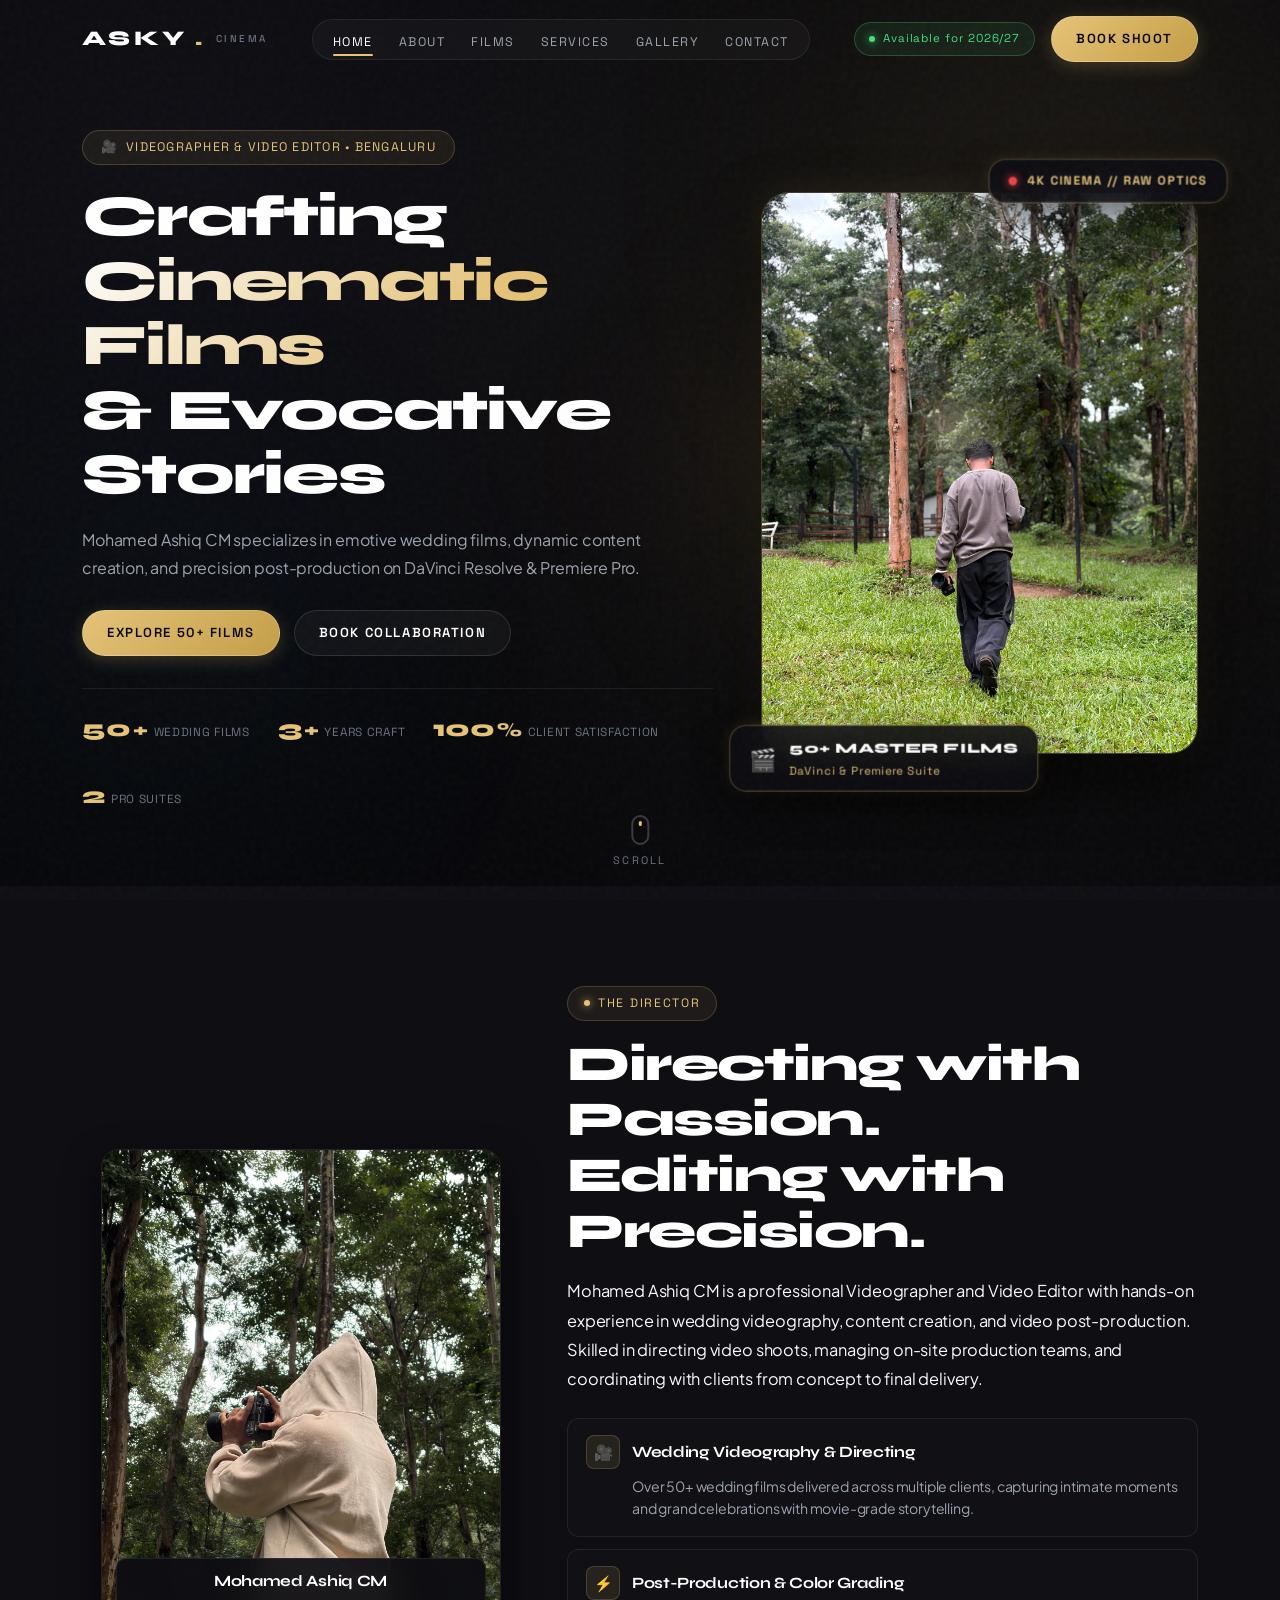
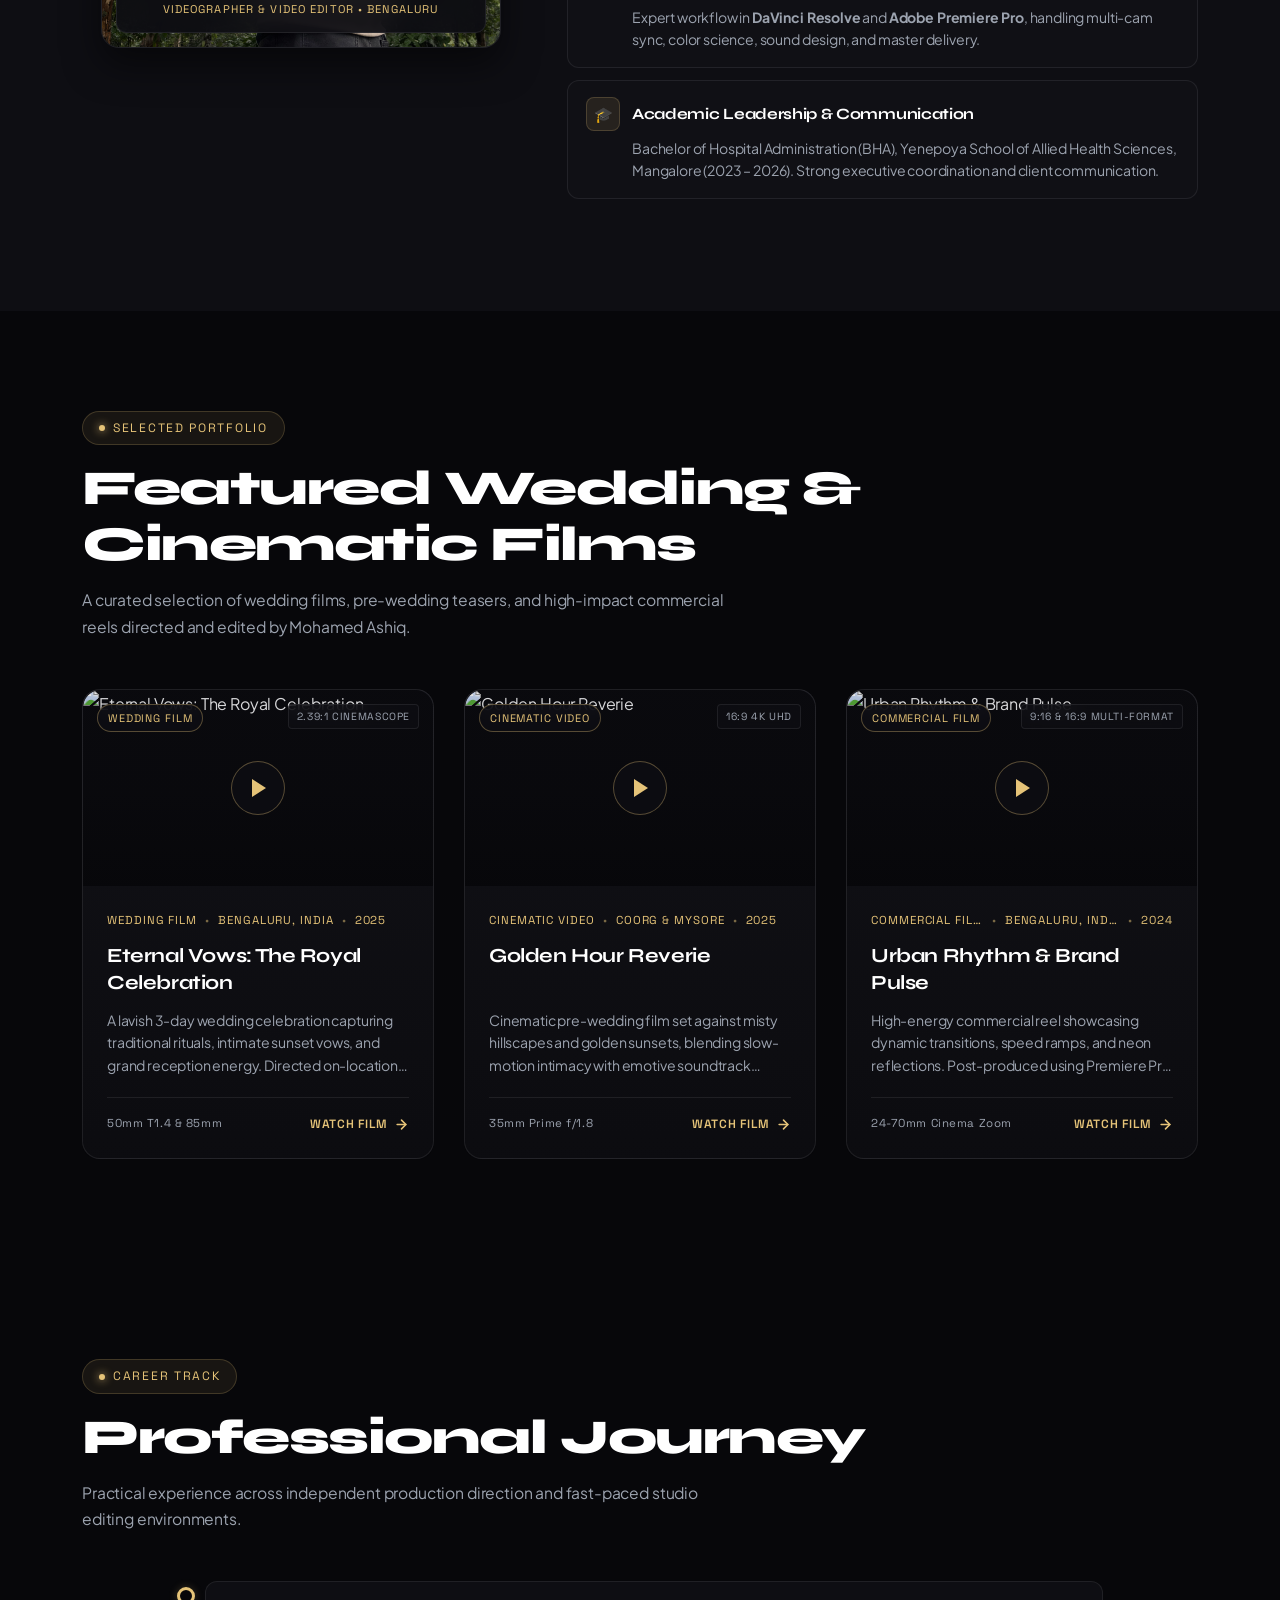
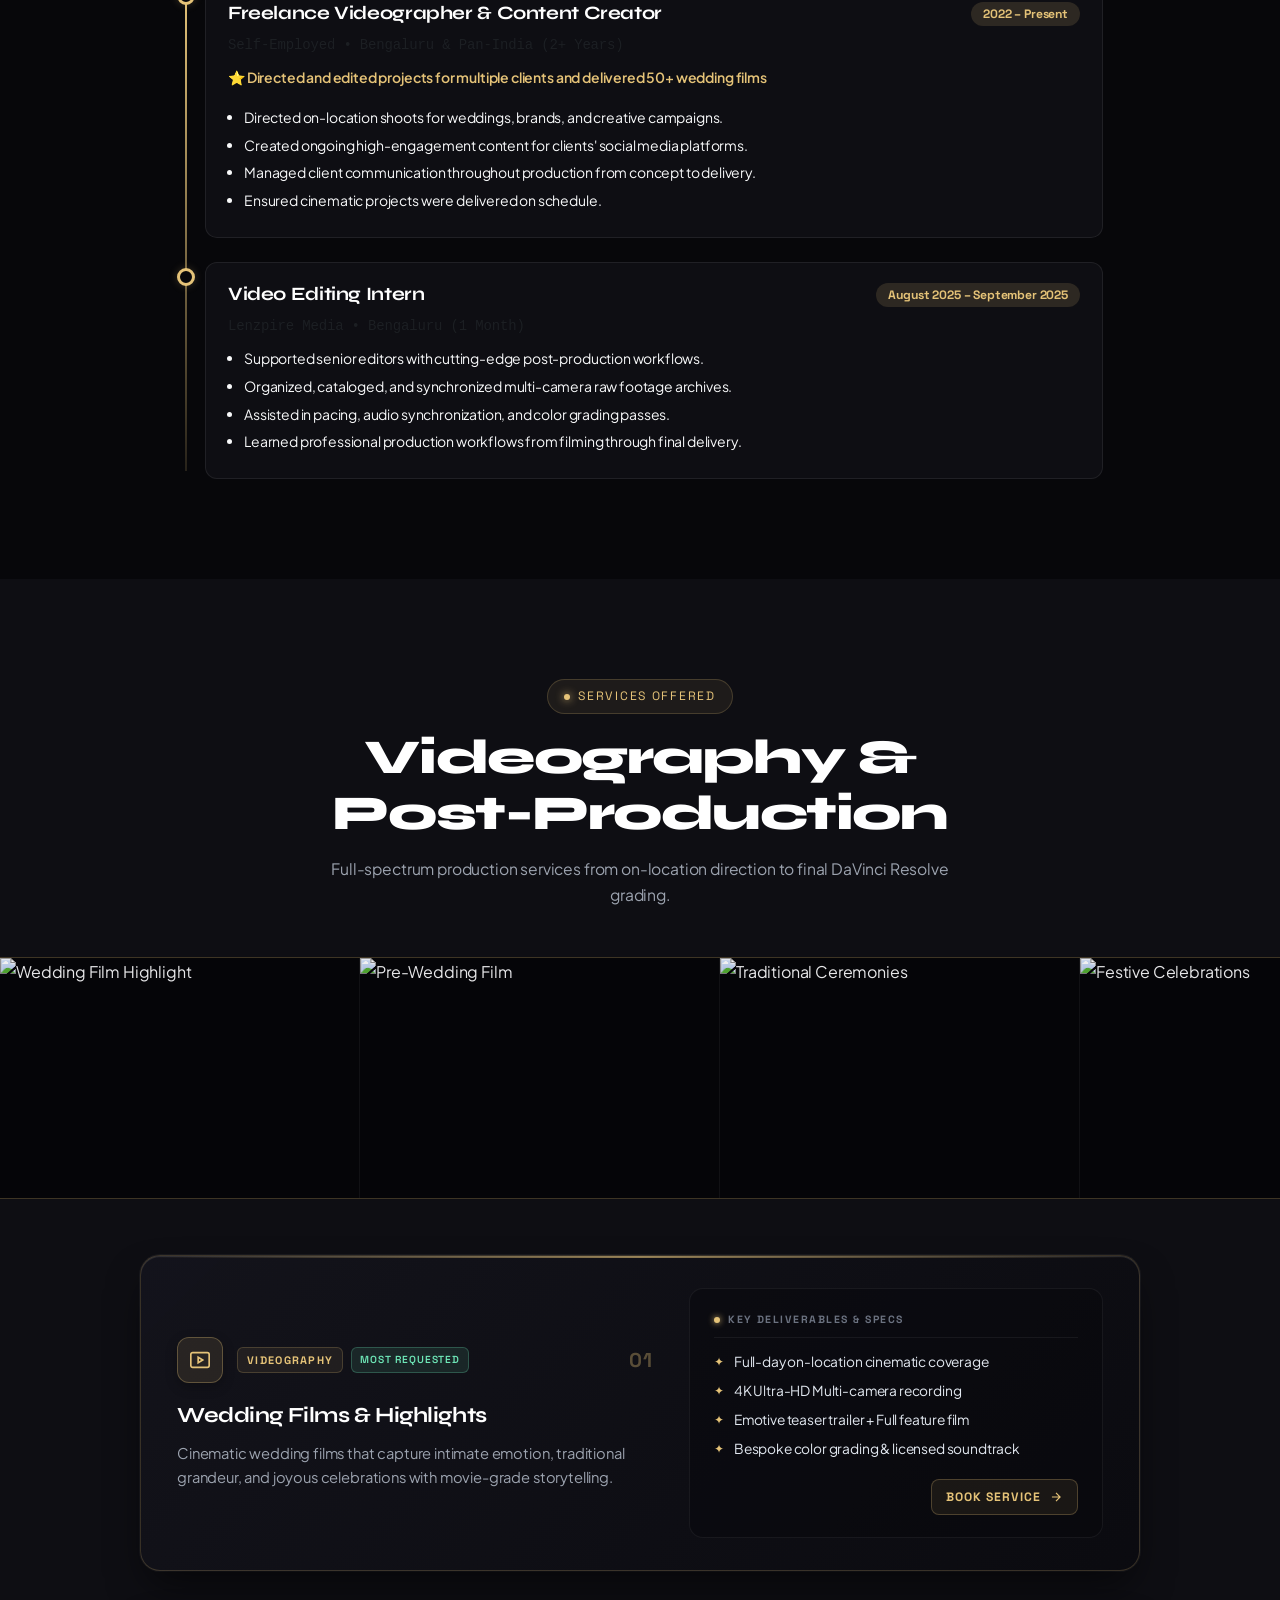
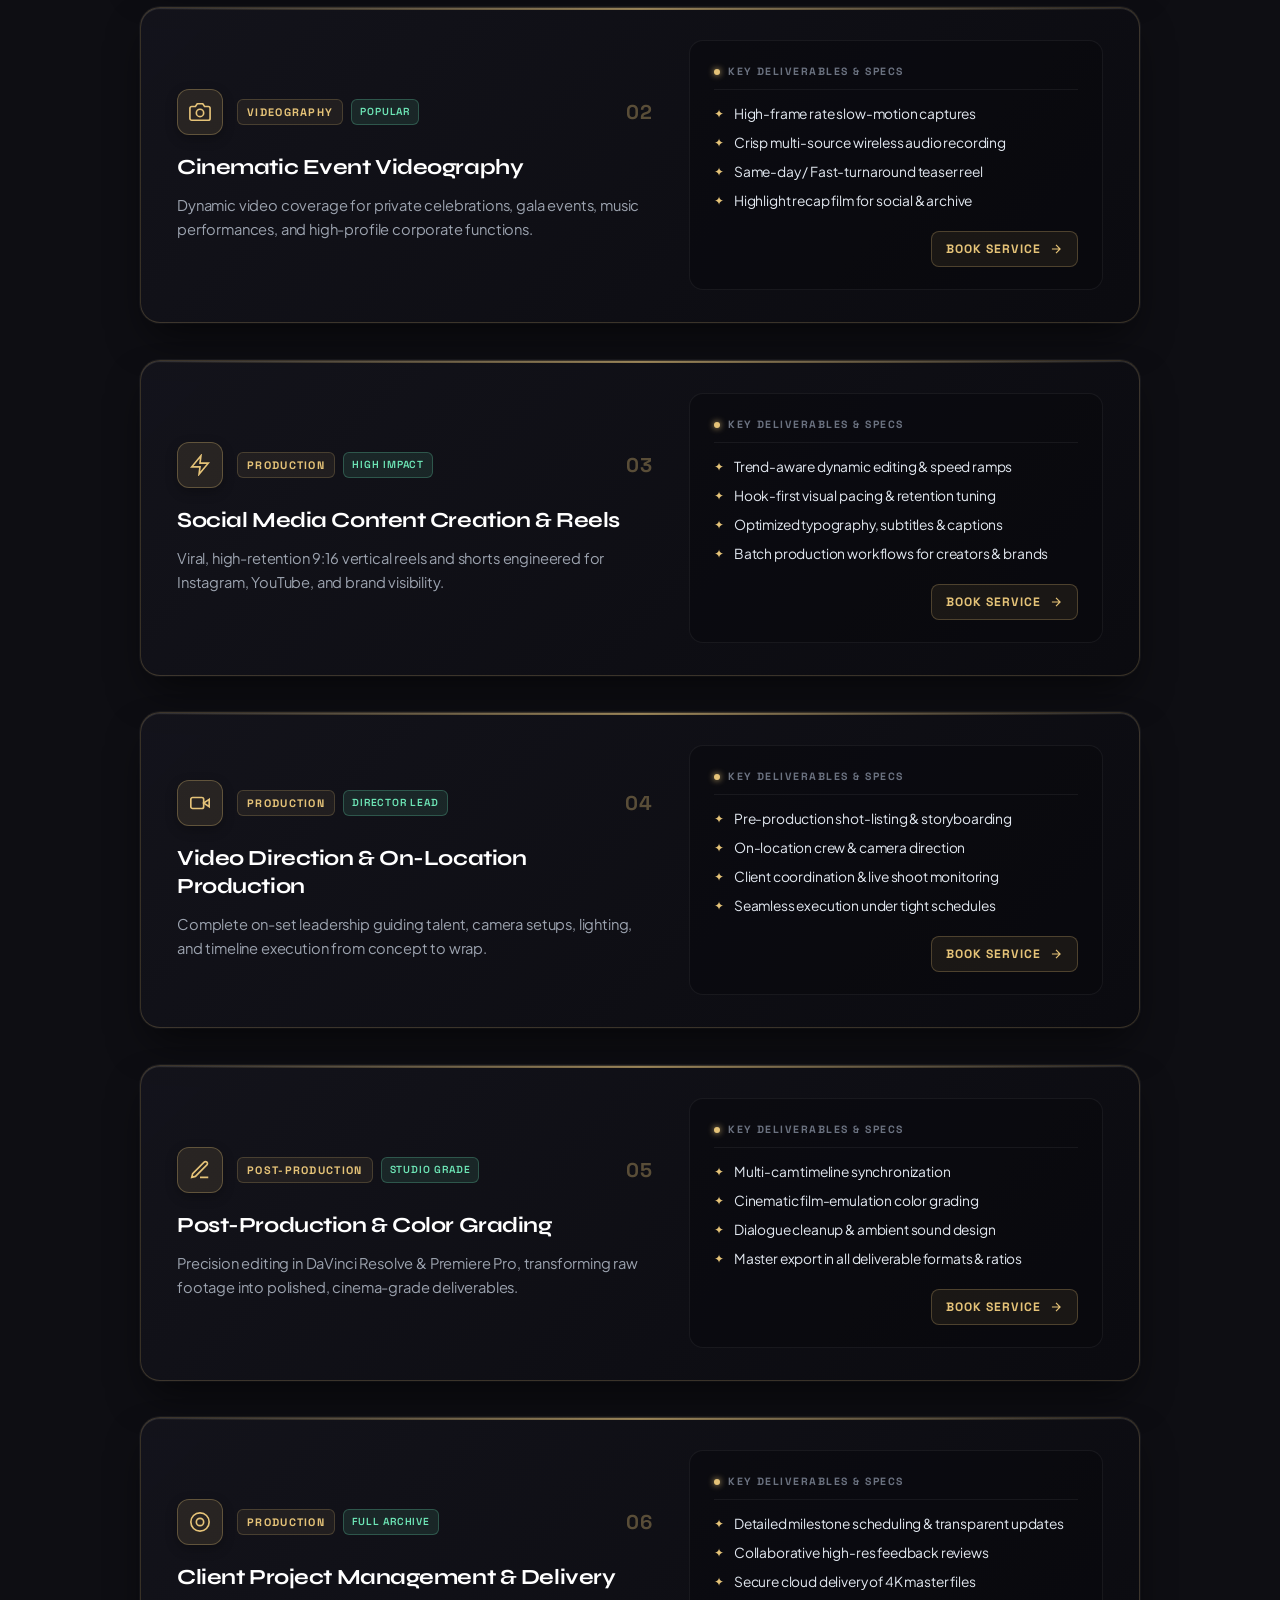
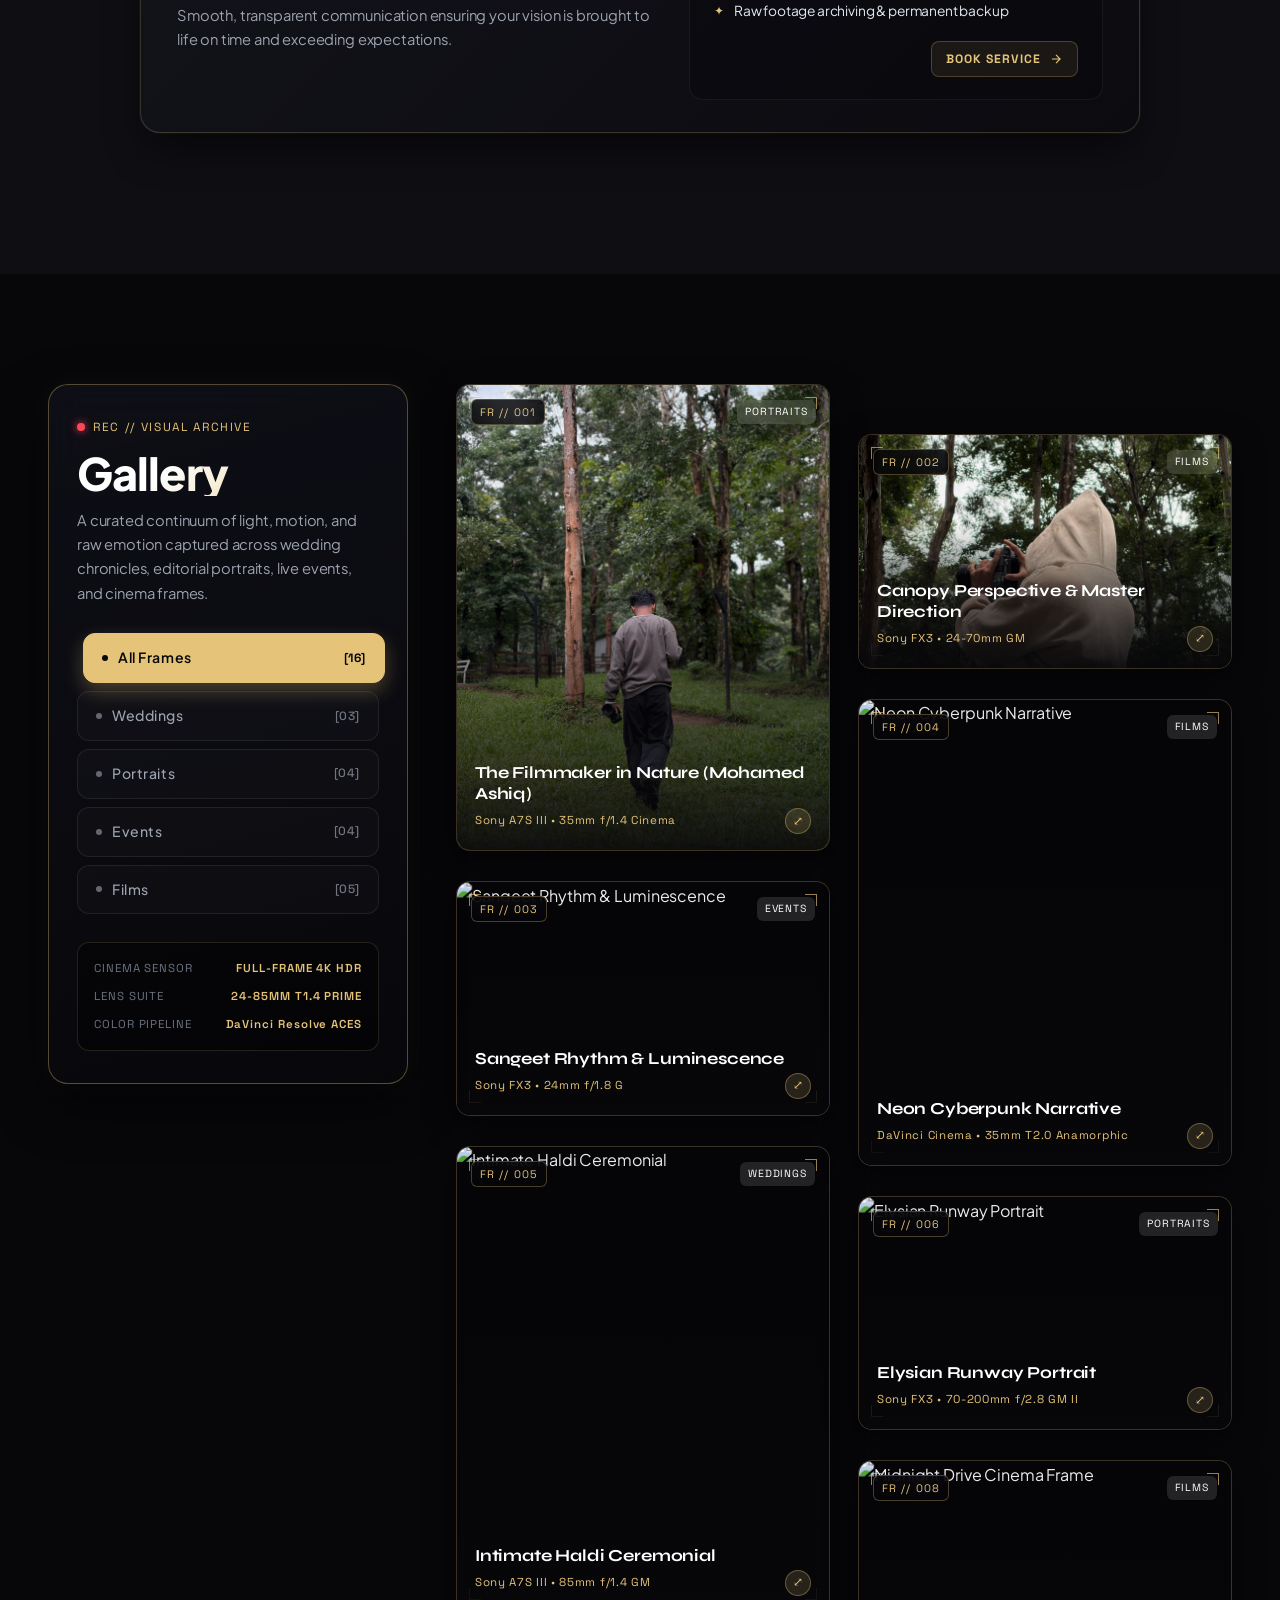
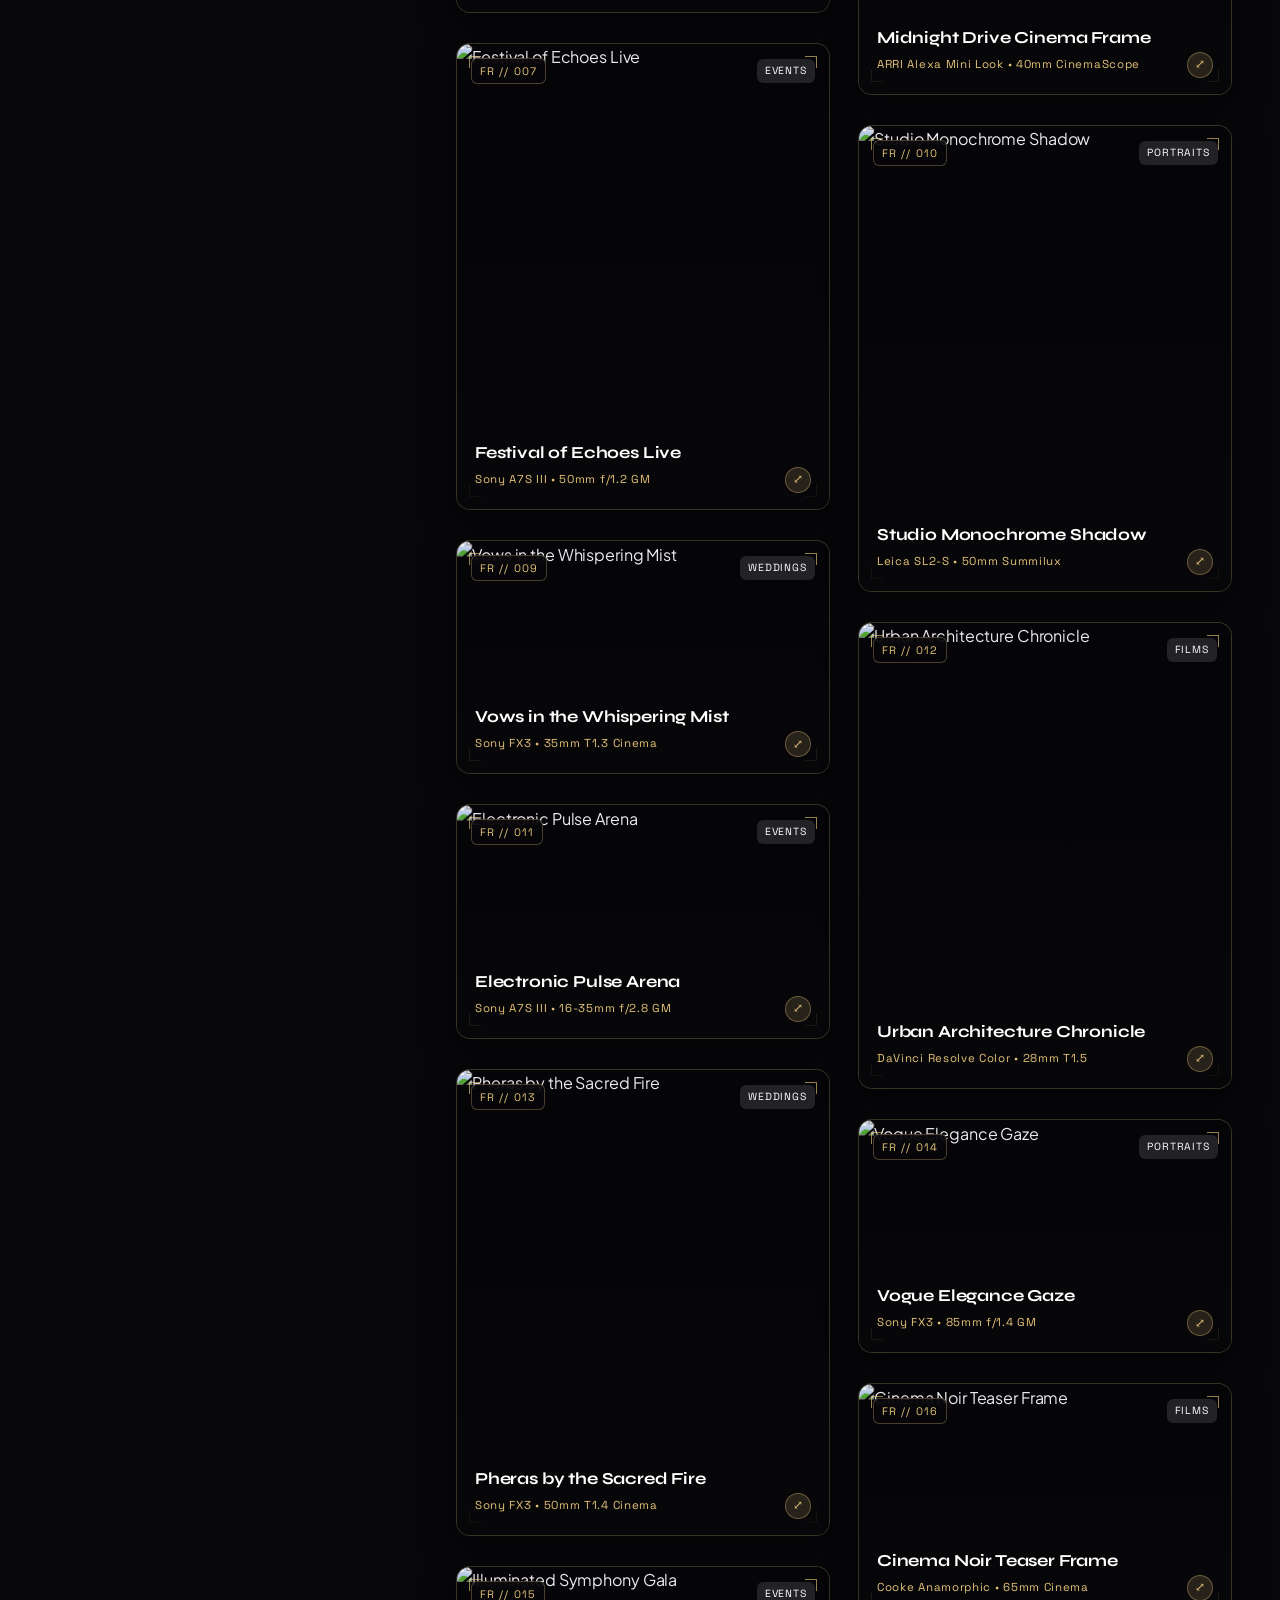
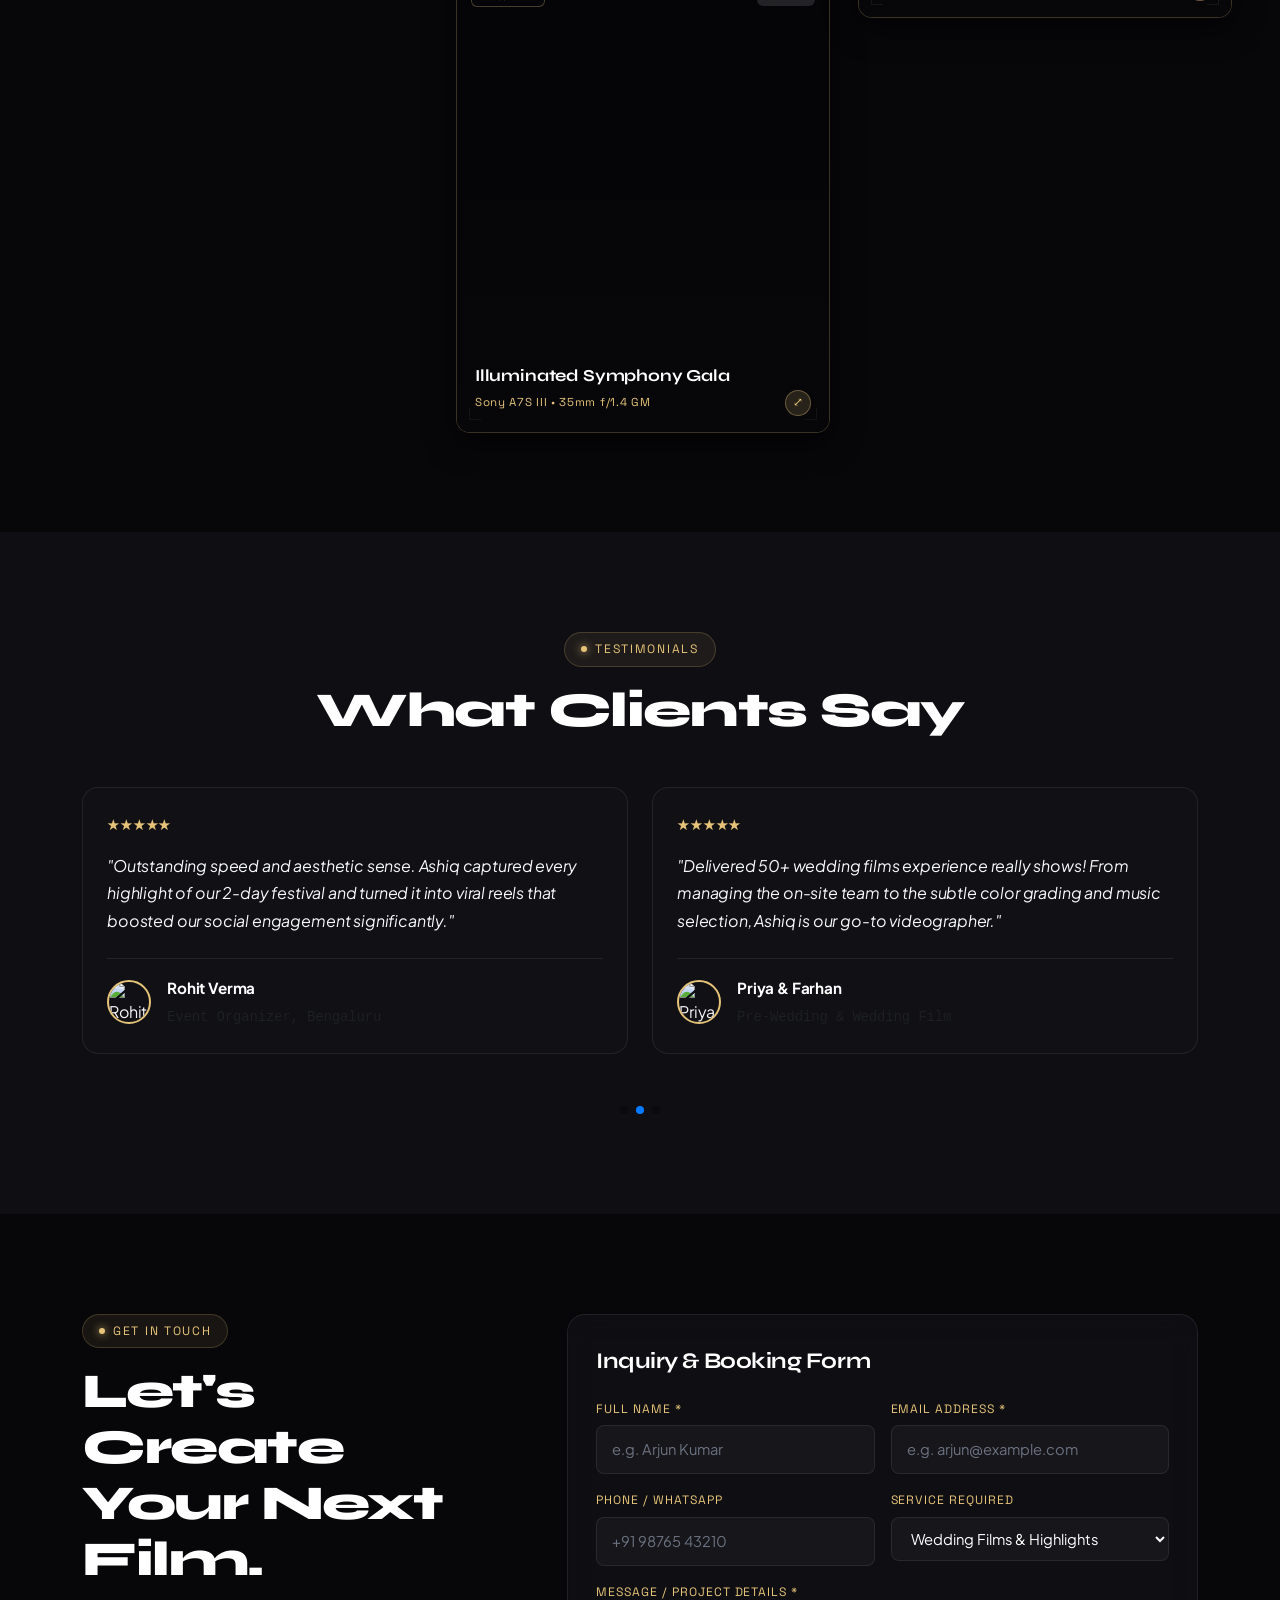
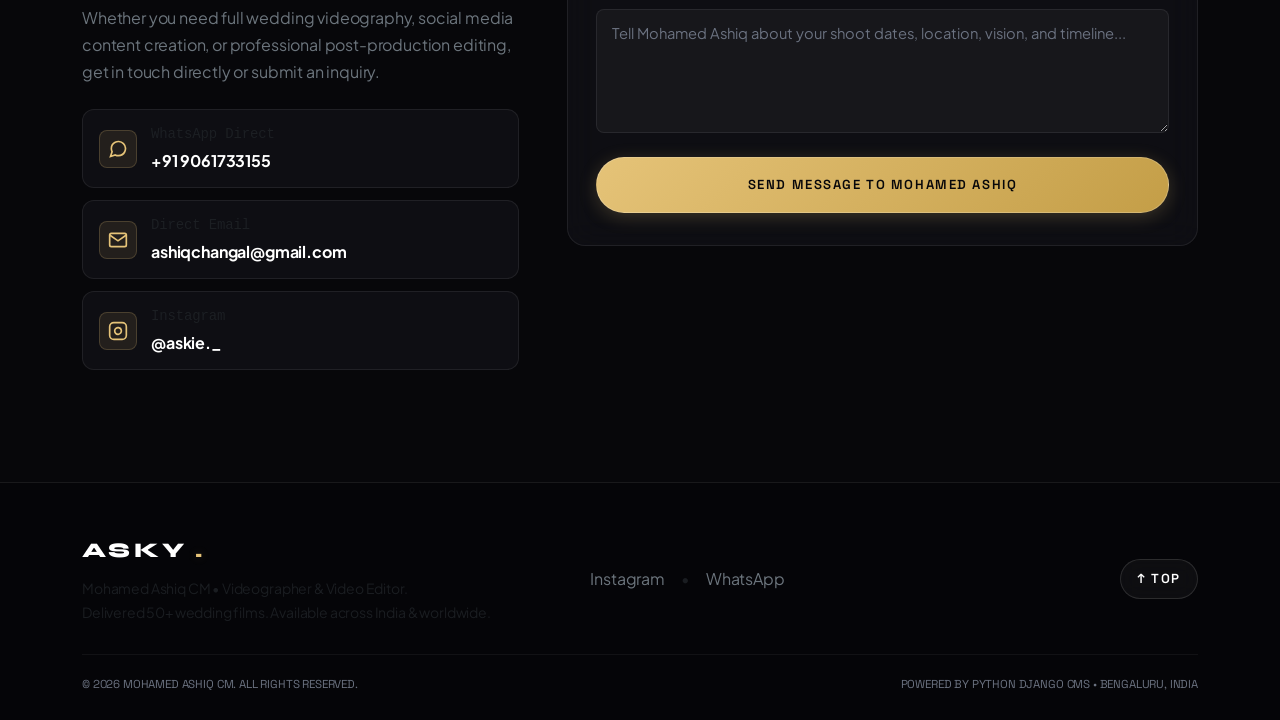
==== commit 29a6b90a: "feat: add viewfinder loader with IMG_1013.JPG, 3D hero showcase, stacked services, and fix template " ====
--- a/index.html
+++ b/index.html
@@ -1,18 +1,23 @@
 <!DOCTYPE html>
 <html lang="en">
+
 <head>
     <meta charset="UTF-8">
     <meta name="viewport" content="width=device-width, initial-scale=1.0">
-    <meta name="description" content="Mohamed Ashiq CM — Videographer & Video Editor based in Bengaluru, India. Delivering 50+ cinematic wedding films, high-retention reels, and high-end video post-production in DaVinci Resolve & Premiere Pro.">
-    <meta name="keywords" content="Mohamed Ashiq CM, Asky, Videographer Bengaluru, Video Editor Bangalore, Wedding Videographer India, DaVinci Resolve Editor, Premiere Pro, Wedding Films, Content Creator">
+    <meta name="description"
+        content="Mohamed Ashiq CM — Videographer & Video Editor based in Bengaluru, India. Delivering 50+ cinematic wedding films, high-retention reels, and high-end video post-production in DaVinci Resolve & Premiere Pro.">
+    <meta name="keywords"
+        content="Mohamed Ashiq CM, Asky, Videographer Bengaluru, Video Editor Bangalore, Wedding Videographer India, DaVinci Resolve Editor, Premiere Pro, Wedding Films, Content Creator">
     <meta name="author" content="Mohamed Ashiq CM">
     <meta property="og:title" content="Mohamed Ashiq CM • Videographer & Video Editor">
-    <meta property="og:description" content="Cinematic wedding films, dynamic content creation, and professional post-production.">
+    <meta property="og:description"
+        content="Cinematic wedding films, dynamic content creation, and professional post-production.">
     <meta property="og:type" content="website">
     <title>Mohamed Ashiq CM • Videographer & Video Editor | ASKY</title>
 
     <!-- Camera Aperture Favicon -->
-    <link rel="icon" type="image/svg+xml" href="data:image/svg+xml,%3Csvg xmlns='http://www.w3.org/2000/svg' viewBox='0 0 24 24' fill='none' stroke='%23e5c378' stroke-width='1.5'%3E%3Ccircle cx='12' cy='12' r='10'/%3E%3Cpath d='m14.31 8 5.74 9.94'/%3E%3Cpath d='M9.69 8h11.48'/%3E%3Cpath d='m7.38 12 5.74-9.94'/%3E%3Cpath d='M9.69 16 3.95 6.06'/%3E%3Cpath d='M14.31 16H2.83'/%3E%3Cpath d='m16.62 12-5.74 9.94'/%3E%3C/svg%3E">
+    <link rel="icon" type="image/svg+xml"
+        href="data:image/svg+xml,%3Csvg xmlns='http://www.w3.org/2000/svg' viewBox='0 0 24 24' fill='none' stroke='%23e5c378' stroke-width='1.5'%3E%3Ccircle cx='12' cy='12' r='10'/%3E%3Cpath d='m14.31 8 5.74 9.94'/%3E%3Cpath d='M9.69 8h11.48'/%3E%3Cpath d='m7.38 12 5.74-9.94'/%3E%3Cpath d='M9.69 16 3.95 6.06'/%3E%3Cpath d='M14.31 16H2.83'/%3E%3Cpath d='m16.62 12-5.74 9.94'/%3E%3C/svg%3E">
 
     <!-- Bootstrap 5 CSS -->
     <link rel="stylesheet" href="https://cdn.jsdelivr.net/npm/bootstrap@5.3.3/dist/css/bootstrap.min.css">
@@ -26,7 +31,72 @@
     <link rel="stylesheet" href="css/animations.css">
     <link rel="stylesheet" href="css/responsive.css">
 </head>
+
 <body>
+
+    <!-- CINEMATIC VIEWFINDER LOADING STAGE (FEATURING IMG_1013.JPG) -->
+    <div id="cinematic-loader-stage" class="cinematic-loader-stage" aria-label="Loading Cinema Experience">
+        <div class="loader-backdrop-glow"></div>
+
+        <div class="loader-viewfinder-rig" id="loader-viewfinder-rig">
+            <!-- Camera Recording HUD -->
+            <div class="loader-camera-hud">
+                <div class="hud-top-bar">
+                    <div class="hud-rec-indicator">
+                        <span class="hud-rec-dot"></span>
+                        <span class="hud-rec-text">REC ●</span>
+                    </div>
+                    <div class="hud-shutter-spec">4K CINEMA // 24.00 FPS</div>
+                    <div class="hud-battery-spec">RAW [■■■■] 100%</div>
+                </div>
+
+                <div class="hud-corner top-left"></div>
+                <div class="hud-corner top-right"></div>
+                <div class="hud-corner bottom-left"></div>
+                <div class="hud-corner bottom-right"></div>
+
+                <!-- Iris Aperture & Master Frame (IMG_1013.JPG) -->
+                <div class="loader-iris-frame">
+                    <img src="img/IMG_1013.JPG" alt="Mohamed Ashiq CM - Cinema Master Frame" class="loader-iris-image" id="loader-iris-image">
+                    
+                    <!-- Optical Lens Glint & Shutter Blade Aperture -->
+                    <div class="loader-lens-aperture-overlay"></div>
+                    <div class="loader-lens-anamorphic-flare"></div>
+                </div>
+
+                <!-- Bottom Camera Parameters -->
+                <div class="hud-bottom-bar">
+                    <div class="hud-param-item">
+                        <span class="hud-param-label">SHUTTER</span>
+                        <span class="hud-param-val">1/48</span>
+                    </div>
+                    <div class="hud-param-item">
+                        <span class="hud-param-label">APERTURE</span>
+                        <span class="hud-param-val">f/1.8</span>
+                    </div>
+                    <div class="hud-param-item">
+                        <span class="hud-param-label">ISO</span>
+                        <span class="hud-param-val">400</span>
+                    </div>
+                    <div class="hud-param-item">
+                        <span class="hud-param-label">LENS</span>
+                        <span class="hud-param-val">35mm RAW</span>
+                    </div>
+                </div>
+            </div>
+
+            <!-- Loader Brand Title & Focus Tracker -->
+            <div class="loader-brand-focus-line">
+                <span class="loader-brand-title">MOHAMED ASHIQ CM</span>
+                <div class="loader-focus-bar">
+                    <div class="loader-focus-progress" id="loader-focus-progress"></div>
+                </div>
+                <span class="loader-status-sub">CALIBRATING OPTICS // READY</span>
+            </div>
+        </div>
+
+        <div class="loader-flash-transition" id="loader-flash-transition"></div>
+    </div>
 
     <!-- Ambient Glow Lighting Blobs -->
     <div class="ambient-glow-blob blob-1" aria-hidden="true"></div>
@@ -103,10 +173,12 @@
 
     <!-- 1. HERO SECTION -->
     <section id="home" class="hero-section">
-        <div id="hero-three-canvas" class="hero-three-canvas-container"></div>
+        <!-- Ambient Warm Studio Spotlight Glow -->
+        <div class="hero-ambient-spotlight" aria-hidden="true"></div>
 
         <div class="container">
-            <div class="row align-items-center">
+            <div class="row align-items-center g-5">
+                <!-- Left Column: Cinematic Typography & CTAs -->
                 <div class="col-12 col-lg-7">
                     <div class="hero-content">
                         <div class="hero-pill-badge">
@@ -117,13 +189,16 @@
                             Crafting <span class="hero-title-highlight">Cinematic Films</span> & Evocative Stories
                         </h1>
                         <p class="hero-lead-text">
-                            Mohamed Ashiq CM specializes in emotive wedding films, dynamic content creation, and precision post-production on DaVinci Resolve & Premiere Pro.
+                            Mohamed Ashiq CM specializes in emotive wedding films, dynamic content creation, and
+                            precision post-production on DaVinci Resolve & Premiere Pro.
                         </p>
                         <div class="hero-cta-row">
-                            <a href="#selected-work" class="btn-cinematic btn-primary-cinema" data-cursor="hover" data-magnetic>
+                            <a href="#selected-work" class="btn-cinematic btn-primary-cinema" data-cursor="hover"
+                                data-magnetic>
                                 Explore 50+ Films
                             </a>
-                            <a href="#contact" class="btn-cinematic btn-outline-cinema" data-cursor="hover" data-magnetic>
+                            <a href="#contact" class="btn-cinematic btn-outline-cinema" data-cursor="hover"
+                                data-magnetic>
                                 Book Collaboration
                             </a>
                         </div>
@@ -146,6 +221,39 @@
                             <div class="metric-item">
                                 <span class="metric-num">2</span>
                                 <span class="metric-label">Pro Suites</span>
+                            </div>
+                        </div>
+                    </div>
+                </div>
+
+                <!-- Right Column: Stunning DSLR Camera Visual Showcase (Uploaded Photo) -->
+                <div class="col-12 col-lg-5">
+                    <div class="hero-visual-showcase" id="hero-visual-showcase">
+                        <div class="hero-visual-container" id="hero-visual-card">
+                            <!-- Golden Ambient Bokeh Aura -->
+                            <div class="hero-card-ambient-aura"></div>
+
+                            <!-- Master Artwork Frame -->
+                            <div class="hero-artwork-frame">
+                                <img src="img/IMG_1013.JPG" alt="Mohamed Ashiq CM - Cinematic Videographer & Film Director" class="hero-artwork-img" id="hero-artwork-img">
+                                
+                                <!-- Interactive Light Glint / Flare Layer -->
+                                <div class="hero-shimmer-sweep" aria-hidden="true"></div>
+                                <div class="hero-lens-flare-glint" aria-hidden="true"></div>
+                            </div>
+
+                            <!-- Floating Luxury Badges -->
+                            <div class="hero-floating-badge badge-top-right">
+                                <span class="badge-dot-live"></span>
+                                <span class="badge-text">4K CINEMA // RAW OPTICS</span>
+                            </div>
+
+                            <div class="hero-floating-badge badge-bottom-left">
+                                <span class="badge-icon">🎬</span>
+                                <div class="badge-content">
+                                    <span class="badge-headline">50+ MASTER FILMS</span>
+                                    <span class="badge-subline">DaVinci & Premiere Suite</span>
+                                </div>
                             </div>
                         </div>
                     </div>
@@ -183,7 +291,10 @@
                         </div>
                         <h2 class="section-title-large mb-3">Directing with Passion.<br>Editing with Precision.</h2>
                         <p class="mb-4 text-light" style="font-size: 1.02rem; line-height: 1.8;">
-                            Mohamed Ashiq CM is a professional Videographer and Video Editor with hands-on experience in wedding videography, content creation, and video post-production. Skilled in directing video shoots, managing on-site production teams, and coordinating with clients from concept to final delivery.
+                            Mohamed Ashiq CM is a professional Videographer and Video Editor with hands-on experience in
+                            wedding videography, content creation, and video post-production. Skilled in directing video
+                            shoots, managing on-site production teams, and coordinating with clients from concept to
+                            final delivery.
                         </p>
 
                         <!-- 3 Clear Focus Pillars -->
@@ -193,7 +304,8 @@
                                 <h4 class="focus-pillar-title">Wedding Videography & Directing</h4>
                             </div>
                             <p class="focus-pillar-desc">
-                                Over 50+ wedding films delivered across multiple clients, capturing intimate moments and grand celebrations with movie-grade storytelling.
+                                Over 50+ wedding films delivered across multiple clients, capturing intimate moments and
+                                grand celebrations with movie-grade storytelling.
                             </p>
                         </div>
 
@@ -203,7 +315,9 @@
                                 <h4 class="focus-pillar-title">Post-Production & Color Grading</h4>
                             </div>
                             <p class="focus-pillar-desc">
-                                Expert workflow in <strong>DaVinci Resolve</strong> and <strong>Adobe Premiere Pro</strong>, handling multi-cam sync, color science, sound design, and master delivery.
+                                Expert workflow in <strong>DaVinci Resolve</strong> and <strong>Adobe Premiere
+                                    Pro</strong>, handling multi-cam sync, color science, sound design, and master
+                                delivery.
                             </p>
                         </div>
 
@@ -213,7 +327,8 @@
                                 <h4 class="focus-pillar-title">Academic Leadership & Communication</h4>
                             </div>
                             <p class="focus-pillar-desc">
-                                Bachelor of Hospital Administration (BHA), Yenepoya School of Allied Health Sciences, Mangalore (2023 – 2026). Strong executive coordination and client communication.
+                                Bachelor of Hospital Administration (BHA), Yenepoya School of Allied Health Sciences,
+                                Mangalore (2023 – 2026). Strong executive coordination and client communication.
                             </p>
                         </div>
                     </div>
@@ -232,7 +347,8 @@
                 </div>
                 <h2 class="section-title-large">Featured Wedding & Cinematic Films</h2>
                 <p class="section-lead-clean">
-                    A curated selection of wedding films, pre-wedding teasers, and high-impact commercial reels directed and edited by Mohamed Ashiq.
+                    A curated selection of wedding films, pre-wedding teasers, and high-impact commercial reels directed
+                    and edited by Mohamed Ashiq.
                 </p>
             </div>
 
@@ -252,7 +368,8 @@
                 </div>
                 <h2 class="section-title-large">Professional Journey</h2>
                 <p class="section-lead-clean">
-                    Practical experience across independent production direction and fast-paced studio editing environments.
+                    Practical experience across independent production direction and fast-paced studio editing
+                    environments.
                 </p>
             </div>
 
@@ -263,15 +380,23 @@
                             <div class="timeline-node-dot"></div>
                             <div class="timeline-card-inner">
                                 <div class="d-flex justify-content-between align-items-center flex-wrap gap-2 mb-2">
-                                    <h4 class="text-white mb-0" style="font-size: 1.18rem; font-weight: 700;">Freelance Videographer & Content Creator</h4>
-                                    <span class="badge" style="background: rgba(229,195,120,0.15); color: var(--accent-gold); font-family: var(--font-mono); font-size: 0.76rem; padding: 6px 12px; border-radius: 20px;">2022 – Present</span>
-                                </div>
-                                <div class="small text-muted font-monospace mb-2">Self-Employed • Bengaluru & Pan-India (2+ Years)</div>
-                                <div class="small mb-3" style="color: var(--accent-gold); font-weight: 600;">⭐ Directed and edited projects for multiple clients and delivered 50+ wedding films</div>
+                                    <h4 class="text-white mb-0" style="font-size: 1.18rem; font-weight: 700;">Freelance
+                                        Videographer & Content Creator</h4>
+                                    <span class="badge"
+                                        style="background: rgba(229,195,120,0.15); color: var(--accent-gold); font-family: var(--font-mono); font-size: 0.76rem; padding: 6px 12px; border-radius: 20px;">2022
+                                        – Present</span>
+                                </div>
+                                <div class="small text-muted font-monospace mb-2">Self-Employed • Bengaluru & Pan-India
+                                    (2+ Years)</div>
+                                <div class="small mb-3" style="color: var(--accent-gold); font-weight: 600;">⭐ Directed
+                                    and edited projects for multiple clients and delivered 50+ wedding films</div>
                                 <ul class="small text-light mb-0 ps-3">
-                                    <li class="mb-1">Directed on-location shoots for weddings, brands, and creative campaigns.</li>
-                                    <li class="mb-1">Created ongoing high-engagement content for clients' social media platforms.</li>
-                                    <li class="mb-1">Managed client communication throughout production from concept to delivery.</li>
+                                    <li class="mb-1">Directed on-location shoots for weddings, brands, and creative
+                                        campaigns.</li>
+                                    <li class="mb-1">Created ongoing high-engagement content for clients' social media
+                                        platforms.</li>
+                                    <li class="mb-1">Managed client communication throughout production from concept to
+                                        delivery.</li>
                                     <li class="mb-1">Ensured cinematic projects were delivered on schedule.</li>
                                 </ul>
                             </div>
@@ -281,15 +406,23 @@
                             <div class="timeline-node-dot"></div>
                             <div class="timeline-card-inner">
                                 <div class="d-flex justify-content-between align-items-center flex-wrap gap-2 mb-2">
-                                    <h4 class="text-white mb-0" style="font-size: 1.18rem; font-weight: 700;">Video Editing Intern</h4>
-                                    <span class="badge" style="background: rgba(229,195,120,0.15); color: var(--accent-gold); font-family: var(--font-mono); font-size: 0.76rem; padding: 6px 12px; border-radius: 20px;">August 2025 – September 2025</span>
-                                </div>
-                                <div class="small text-muted font-monospace mb-2">Lenzpire Media • Bengaluru (1 Month)</div>
+                                    <h4 class="text-white mb-0" style="font-size: 1.18rem; font-weight: 700;">Video
+                                        Editing Intern</h4>
+                                    <span class="badge"
+                                        style="background: rgba(229,195,120,0.15); color: var(--accent-gold); font-family: var(--font-mono); font-size: 0.76rem; padding: 6px 12px; border-radius: 20px;">August
+                                        2025 – September 2025</span>
+                                </div>
+                                <div class="small text-muted font-monospace mb-2">Lenzpire Media • Bengaluru (1 Month)
+                                </div>
                                 <ul class="small text-light mb-0 ps-3">
-                                    <li class="mb-1">Supported senior editors with cutting-edge post-production workflows.</li>
-                                    <li class="mb-1">Organized, cataloged, and synchronized multi-camera raw footage archives.</li>
-                                    <li class="mb-1">Assisted in pacing, audio synchronization, and color grading passes.</li>
-                                    <li class="mb-1">Learned professional production workflows from filming through final delivery.</li>
+                                    <li class="mb-1">Supported senior editors with cutting-edge post-production
+                                        workflows.</li>
+                                    <li class="mb-1">Organized, cataloged, and synchronized multi-camera raw footage
+                                        archives.</li>
+                                    <li class="mb-1">Assisted in pacing, audio synchronization, and color grading
+                                        passes.</li>
+                                    <li class="mb-1">Learned professional production workflows from filming through
+                                        final delivery.</li>
                                 </ul>
                             </div>
                         </div>
@@ -318,56 +451,64 @@
                 <div class="services-marquee-track">
                     <!-- Set 1 -->
                     <div class="marquee-image-item">
-                        <img src="https://images.unsplash.com/photo-1519741497674-611481863552?auto=format&fit=crop&w=800&q=85" alt="Wedding Film Highlight" class="marquee-img" loading="lazy">
+                        <img src="https://images.unsplash.com/photo-1519741497674-611481863552?auto=format&fit=crop&w=800&q=85"
+                            alt="Wedding Film Highlight" class="marquee-img" loading="lazy">
                         <div class="marquee-item-overlay">
                             <span class="marquee-tag">Wedding Cinematography</span>
                             <h4 class="marquee-title">Royal Wedding Grandeur</h4>
                         </div>
                     </div>
                     <div class="marquee-image-item">
-                        <img src="https://images.unsplash.com/photo-1511285560929-80b456fea0bc?auto=format&fit=crop&w=800&q=85" alt="Pre-Wedding Film" class="marquee-img" loading="lazy">
+                        <img src="https://images.unsplash.com/photo-1511285560929-80b456fea0bc?auto=format&fit=crop&w=800&q=85"
+                            alt="Pre-Wedding Film" class="marquee-img" loading="lazy">
                         <div class="marquee-item-overlay">
                             <span class="marquee-tag">Pre-Wedding Film</span>
                             <h4 class="marquee-title">Golden Hour Hills</h4>
                         </div>
                     </div>
                     <div class="marquee-image-item">
-                        <img src="https://images.unsplash.com/photo-1583939003579-730e3918a45a?auto=format&fit=crop&w=800&q=85" alt="Traditional Ceremonies" class="marquee-img" loading="lazy">
+                        <img src="https://images.unsplash.com/photo-1583939003579-730e3918a45a?auto=format&fit=crop&w=800&q=85"
+                            alt="Traditional Ceremonies" class="marquee-img" loading="lazy">
                         <div class="marquee-item-overlay">
                             <span class="marquee-tag">Event Coverage</span>
                             <h4 class="marquee-title">Sacred Vows & Rituals</h4>
                         </div>
                     </div>
                     <div class="marquee-image-item">
-                        <img src="https://images.unsplash.com/photo-1606800052052-a08af7148866?auto=format&fit=crop&w=800&q=85" alt="Festive Celebrations" class="marquee-img" loading="lazy">
+                        <img src="https://images.unsplash.com/photo-1606800052052-a08af7148866?auto=format&fit=crop&w=800&q=85"
+                            alt="Festive Celebrations" class="marquee-img" loading="lazy">
                         <div class="marquee-item-overlay">
                             <span class="marquee-tag">Haldi & Sangeet</span>
                             <h4 class="marquee-title">Euphoric Festivities</h4>
                         </div>
                     </div>
                     <div class="marquee-image-item">
-                        <img src="https://images.unsplash.com/photo-1503899036084-c55cdd92da26?auto=format&fit=crop&w=800&q=85" alt="Social Media Reels" class="marquee-img" loading="lazy">
+                        <img src="https://images.unsplash.com/photo-1503899036084-c55cdd92da26?auto=format&fit=crop&w=800&q=85"
+                            alt="Social Media Reels" class="marquee-img" loading="lazy">
                         <div class="marquee-item-overlay">
                             <span class="marquee-tag">Social Media Reels</span>
                             <h4 class="marquee-title">High-Retention 9:16 Edits</h4>
                         </div>
                     </div>
                     <div class="marquee-image-item">
-                        <img src="https://images.unsplash.com/photo-1542051841857-5f90071e7989?auto=format&fit=crop&w=800&q=85" alt="Commercial Directing" class="marquee-img" loading="lazy">
+                        <img src="https://images.unsplash.com/photo-1542051841857-5f90071e7989?auto=format&fit=crop&w=800&q=85"
+                            alt="Commercial Directing" class="marquee-img" loading="lazy">
                         <div class="marquee-item-overlay">
                             <span class="marquee-tag">Post-Production</span>
                             <h4 class="marquee-title">DaVinci Resolve Color Grade</h4>
                         </div>
                     </div>
                     <div class="marquee-image-item">
-                        <img src="https://images.unsplash.com/photo-1534528741775-53994a69daeb?auto=format&fit=crop&w=800&q=85" alt="Portrait Studio" class="marquee-img" loading="lazy">
+                        <img src="https://images.unsplash.com/photo-1534528741775-53994a69daeb?auto=format&fit=crop&w=800&q=85"
+                            alt="Portrait Studio" class="marquee-img" loading="lazy">
                         <div class="marquee-item-overlay">
                             <span class="marquee-tag">Direction</span>
                             <h4 class="marquee-title">On-Location Camera Direction</h4>
                         </div>
                     </div>
                     <div class="marquee-image-item">
-                        <img src="https://images.unsplash.com/photo-1492691527719-9d1e07e534b4?auto=format&fit=crop&w=800&q=85" alt="Cinema Stills" class="marquee-img" loading="lazy">
+                        <img src="https://images.unsplash.com/photo-1492691527719-9d1e07e534b4?auto=format&fit=crop&w=800&q=85"
+                            alt="Cinema Stills" class="marquee-img" loading="lazy">
                         <div class="marquee-item-overlay">
                             <span class="marquee-tag">4K Master Delivery</span>
                             <h4 class="marquee-title">CinemaScope 2.39:1</h4>
@@ -376,56 +517,64 @@
 
                     <!-- Set 2 (Duplicate for Seamless Infinite Loop) -->
                     <div class="marquee-image-item" aria-hidden="true">
-                        <img src="https://images.unsplash.com/photo-1519741497674-611481863552?auto=format&fit=crop&w=800&q=85" alt="Wedding Film Highlight" class="marquee-img" loading="lazy">
+                        <img src="https://images.unsplash.com/photo-1519741497674-611481863552?auto=format&fit=crop&w=800&q=85"
+                            alt="Wedding Film Highlight" class="marquee-img" loading="lazy">
                         <div class="marquee-item-overlay">
                             <span class="marquee-tag">Wedding Cinematography</span>
                             <h4 class="marquee-title">Royal Wedding Grandeur</h4>
                         </div>
                     </div>
                     <div class="marquee-image-item" aria-hidden="true">
-                        <img src="https://images.unsplash.com/photo-1511285560929-80b456fea0bc?auto=format&fit=crop&w=800&q=85" alt="Pre-Wedding Film" class="marquee-img" loading="lazy">
+                        <img src="https://images.unsplash.com/photo-1511285560929-80b456fea0bc?auto=format&fit=crop&w=800&q=85"
+                            alt="Pre-Wedding Film" class="marquee-img" loading="lazy">
                         <div class="marquee-item-overlay">
                             <span class="marquee-tag">Pre-Wedding Film</span>
                             <h4 class="marquee-title">Golden Hour Hills</h4>
                         </div>
                     </div>
                     <div class="marquee-image-item" aria-hidden="true">
-                        <img src="https://images.unsplash.com/photo-1583939003579-730e3918a45a?auto=format&fit=crop&w=800&q=85" alt="Traditional Ceremonies" class="marquee-img" loading="lazy">
+                        <img src="https://images.unsplash.com/photo-1583939003579-730e3918a45a?auto=format&fit=crop&w=800&q=85"
+                            alt="Traditional Ceremonies" class="marquee-img" loading="lazy">
                         <div class="marquee-item-overlay">
                             <span class="marquee-tag">Event Coverage</span>
                             <h4 class="marquee-title">Sacred Vows & Rituals</h4>
                         </div>
                     </div>
                     <div class="marquee-image-item" aria-hidden="true">
-                        <img src="https://images.unsplash.com/photo-1606800052052-a08af7148866?auto=format&fit=crop&w=800&q=85" alt="Festive Celebrations" class="marquee-img" loading="lazy">
+                        <img src="https://images.unsplash.com/photo-1606800052052-a08af7148866?auto=format&fit=crop&w=800&q=85"
+                            alt="Festive Celebrations" class="marquee-img" loading="lazy">
                         <div class="marquee-item-overlay">
                             <span class="marquee-tag">Haldi & Sangeet</span>
                             <h4 class="marquee-title">Euphoric Festivities</h4>
                         </div>
                     </div>
                     <div class="marquee-image-item" aria-hidden="true">
-                        <img src="https://images.unsplash.com/photo-1503899036084-c55cdd92da26?auto=format&fit=crop&w=800&q=85" alt="Social Media Reels" class="marquee-img" loading="lazy">
+                        <img src="https://images.unsplash.com/photo-1503899036084-c55cdd92da26?auto=format&fit=crop&w=800&q=85"
+                            alt="Social Media Reels" class="marquee-img" loading="lazy">
                         <div class="marquee-item-overlay">
                             <span class="marquee-tag">Social Media Reels</span>
                             <h4 class="marquee-title">High-Retention 9:16 Edits</h4>
                         </div>
                     </div>
                     <div class="marquee-image-item" aria-hidden="true">
-                        <img src="https://images.unsplash.com/photo-1542051841857-5f90071e7989?auto=format&fit=crop&w=800&q=85" alt="Commercial Directing" class="marquee-img" loading="lazy">
+                        <img src="https://images.unsplash.com/photo-1542051841857-5f90071e7989?auto=format&fit=crop&w=800&q=85"
+                            alt="Commercial Directing" class="marquee-img" loading="lazy">
                         <div class="marquee-item-overlay">
                             <span class="marquee-tag">Post-Production</span>
                             <h4 class="marquee-title">DaVinci Resolve Color Grade</h4>
                         </div>
                     </div>
                     <div class="marquee-image-item" aria-hidden="true">
-                        <img src="https://images.unsplash.com/photo-1534528741775-53994a69daeb?auto=format&fit=crop&w=800&q=85" alt="Portrait Studio" class="marquee-img" loading="lazy">
+                        <img src="https://images.unsplash.com/photo-1534528741775-53994a69daeb?auto=format&fit=crop&w=800&q=85"
+                            alt="Portrait Studio" class="marquee-img" loading="lazy">
                         <div class="marquee-item-overlay">
                             <span class="marquee-tag">Direction</span>
                             <h4 class="marquee-title">On-Location Camera Direction</h4>
                         </div>
                     </div>
                     <div class="marquee-image-item" aria-hidden="true">
-                        <img src="https://images.unsplash.com/photo-1492691527719-9d1e07e534b4?auto=format&fit=crop&w=800&q=85" alt="Cinema Stills" class="marquee-img" loading="lazy">
+                        <img src="https://images.unsplash.com/photo-1492691527719-9d1e07e534b4?auto=format&fit=crop&w=800&q=85"
+                            alt="Cinema Stills" class="marquee-img" loading="lazy">
                         <div class="marquee-item-overlay">
                             <span class="marquee-tag">4K Master Delivery</span>
                             <h4 class="marquee-title">CinemaScope 2.39:1</h4>
@@ -434,68 +583,298 @@
                 </div>
             </div>
 
-            <div class="row g-4" id="services-grid-container">
-                <div class="col-12 col-md-6">
+            <div class="services-stack-wrapper" id="services-stack-container">
+                <!-- Service Card 01 -->
+                <div class="service-stack-card" style="--card-index: 0;" data-card-index="0">
                     <div class="service-clean-card">
-                        <div class="service-icon-box">
-                            <svg width="24" height="24" viewBox="0 0 24 24" fill="none" stroke="currentColor" stroke-width="1.8"><rect x="2" y="4" width="20" height="16" rx="2"/><path d="m10 15 5-3-5-3v6z"/></svg>
-                        </div>
-                        <h3 class="service-card-title">Wedding Films & Highlights</h3>
-                        <p class="service-card-desc">Cinematic wedding films that capture intimate emotion, traditional grandeur, and joyous celebrations with movie-grade storytelling.</p>
-                        <ul class="service-checklist">
-                            <li>Full-day on-location cinematic coverage</li>
-                            <li>4K Ultra-HD Multi-camera recording</li>
-                            <li>Emotive teaser trailer + Full feature film</li>
-                            <li>Bespoke color grading & licensed soundtrack</li>
-                        </ul>
-                    </div>
-                </div>
-
-                <div class="col-12 col-md-6">
+                        <div class="service-card-main">
+                            <div class="service-card-topbar">
+                                <div class="service-topbar-left">
+                                    <div class="service-icon-box">
+                                        <svg width="22" height="22" viewBox="0 0 24 24" fill="none"
+                                            stroke="currentColor" stroke-width="1.8">
+                                            <rect x="2" y="4" width="20" height="16" rx="2" />
+                                            <path d="m10 15 5-3-5-3v6z" />
+                                        </svg>
+                                    </div>
+                                    <div class="service-meta-tags">
+                                        <span class="service-cat-badge">Videography</span>
+                                        <span class="service-status-pill">Most Requested</span>
+                                    </div>
+                                </div>
+                                <div class="service-card-num">01</div>
+                            </div>
+                            <h3 class="service-card-title">Wedding Films & Highlights</h3>
+                            <p class="service-card-desc">Cinematic wedding films that capture intimate emotion,
+                                traditional grandeur, and joyous celebrations with movie-grade storytelling.</p>
+                        </div>
+                        <div class="service-card-aside">
+                            <div class="service-specs-header">
+                                <span class="specs-dot"></span>
+                                <span>KEY DELIVERABLES & SPECS</span>
+                            </div>
+                            <ul class="service-checklist">
+                                <li>Full-day on-location cinematic coverage</li>
+                                <li>4K Ultra-HD Multi-camera recording</li>
+                                <li>Emotive teaser trailer + Full feature film</li>
+                                <li>Bespoke color grading & licensed soundtrack</li>
+                            </ul>
+                            <div class="service-card-footer">
+                                <a href="#contact" class="service-inquire-link"
+                                    data-service="Wedding Films & Highlights" data-cursor="hover">
+                                    <span>Book Service</span>
+                                    <svg width="14" height="14" viewBox="0 0 24 24" fill="none" stroke="currentColor"
+                                        stroke-width="2">
+                                        <path d="M5 12h14M12 5l7 7-7 7" />
+                                    </svg>
+                                </a>
+                            </div>
+                        </div>
+                    </div>
+                </div>
+
+                <!-- Service Card 02 -->
+                <div class="service-stack-card" style="--card-index: 1;" data-card-index="1">
                     <div class="service-clean-card">
-                        <div class="service-icon-box">
-                            <svg width="24" height="24" viewBox="0 0 24 24" fill="none" stroke="currentColor" stroke-width="1.8"><path d="M23 19a2 2 0 0 1-2 2H3a2 2 0 0 1-2-2V8a2 2 0 0 1 2-2h4l2-3h6l2 3h4a2 2 0 0 1 2 2z"/><circle cx="12" cy="13" r="4"/></svg>
-                        </div>
-                        <h3 class="service-card-title">Cinematic Event Videography</h3>
-                        <p class="service-card-desc">Dynamic video coverage for private celebrations, gala events, music performances, and corporate functions.</p>
-                        <ul class="service-checklist">
-                            <li>High-frame rate slow-motion captures</li>
-                            <li>Crisp multi-source audio recording</li>
-                            <li>Same-day / Fast-turnaround teaser reel</li>
-                            <li>Highlight recap film for social & archive</li>
-                        </ul>
-                    </div>
-                </div>
-
-                <div class="col-12 col-md-6">
+                        <div class="service-card-main">
+                            <div class="service-card-topbar">
+                                <div class="service-topbar-left">
+                                    <div class="service-icon-box">
+                                        <svg width="22" height="22" viewBox="0 0 24 24" fill="none"
+                                            stroke="currentColor" stroke-width="1.8">
+                                            <path
+                                                d="M23 19a2 2 0 0 1-2 2H3a2 2 0 0 1-2-2V8a2 2 0 0 1 2-2h4l2-3h6l2 3h4a2 2 0 0 1 2 2z" />
+                                            <circle cx="12" cy="13" r="4" />
+                                        </svg>
+                                    </div>
+                                    <div class="service-meta-tags">
+                                        <span class="service-cat-badge">Videography</span>
+                                        <span class="service-status-pill">Popular</span>
+                                    </div>
+                                </div>
+                                <div class="service-card-num">02</div>
+                            </div>
+                            <h3 class="service-card-title">Cinematic Event Videography</h3>
+                            <p class="service-card-desc">Dynamic video coverage for private celebrations, gala events,
+                                music performances, and high-profile corporate functions.</p>
+                        </div>
+                        <div class="service-card-aside">
+                            <div class="service-specs-header">
+                                <span class="specs-dot"></span>
+                                <span>KEY DELIVERABLES & SPECS</span>
+                            </div>
+                            <ul class="service-checklist">
+                                <li>High-frame rate slow-motion captures</li>
+                                <li>Crisp multi-source wireless audio recording</li>
+                                <li>Same-day / Fast-turnaround teaser reel</li>
+                                <li>Highlight recap film for social & archive</li>
+                            </ul>
+                            <div class="service-card-footer">
+                                <a href="#contact" class="service-inquire-link"
+                                    data-service="Cinematic Event Videography" data-cursor="hover">
+                                    <span>Book Service</span>
+                                    <svg width="14" height="14" viewBox="0 0 24 24" fill="none" stroke="currentColor"
+                                        stroke-width="2">
+                                        <path d="M5 12h14M12 5l7 7-7 7" />
+                                    </svg>
+                                </a>
+                            </div>
+                        </div>
+                    </div>
+                </div>
+
+                <!-- Service Card 03 -->
+                <div class="service-stack-card" style="--card-index: 2;" data-card-index="2">
                     <div class="service-clean-card">
-                        <div class="service-icon-box">
-                            <svg width="24" height="24" viewBox="0 0 24 24" fill="none" stroke="currentColor" stroke-width="1.8"><polygon points="13 2 3 14 12 14 11 22 21 10 12 10 13 2"/></svg>
-                        </div>
-                        <h3 class="service-card-title">Social Media Content Creation & Reels</h3>
-                        <p class="service-card-desc">Viral, high-retention 9:16 vertical reels and shorts engineered for Instagram, YouTube, and brand visibility.</p>
-                        <ul class="service-checklist">
-                            <li>Trend-aware dynamic editing & transitions</li>
-                            <li>Hook-first visual pacing</li>
-                            <li>Optimized typography & captions</li>
-                            <li>Batch production workflows for creators & brands</li>
-                        </ul>
-                    </div>
-                </div>
-
-                <div class="col-12 col-md-6">
+                        <div class="service-card-main">
+                            <div class="service-card-topbar">
+                                <div class="service-topbar-left">
+                                    <div class="service-icon-box">
+                                        <svg width="22" height="22" viewBox="0 0 24 24" fill="none"
+                                            stroke="currentColor" stroke-width="1.8">
+                                            <polygon points="13 2 3 14 12 14 11 22 21 10 12 10 13 2" />
+                                        </svg>
+                                    </div>
+                                    <div class="service-meta-tags">
+                                        <span class="service-cat-badge">Production</span>
+                                        <span class="service-status-pill">High Impact</span>
+                                    </div>
+                                </div>
+                                <div class="service-card-num">03</div>
+                            </div>
+                            <h3 class="service-card-title">Social Media Content Creation & Reels</h3>
+                            <p class="service-card-desc">Viral, high-retention 9:16 vertical reels and shorts engineered
+                                for Instagram, YouTube, and brand visibility.</p>
+                        </div>
+                        <div class="service-card-aside">
+                            <div class="service-specs-header">
+                                <span class="specs-dot"></span>
+                                <span>KEY DELIVERABLES & SPECS</span>
+                            </div>
+                            <ul class="service-checklist">
+                                <li>Trend-aware dynamic editing & speed ramps</li>
+                                <li>Hook-first visual pacing & retention tuning</li>
+                                <li>Optimized typography, subtitles & captions</li>
+                                <li>Batch production workflows for creators & brands</li>
+                            </ul>
+                            <div class="service-card-footer">
+                                <a href="#contact" class="service-inquire-link"
+                                    data-service="Social Media Content Creation & Reels" data-cursor="hover">
+                                    <span>Book Service</span>
+                                    <svg width="14" height="14" viewBox="0 0 24 24" fill="none" stroke="currentColor"
+                                        stroke-width="2">
+                                        <path d="M5 12h14M12 5l7 7-7 7" />
+                                    </svg>
+                                </a>
+                            </div>
+                        </div>
+                    </div>
+                </div>
+
+                <!-- Service Card 04 -->
+                <div class="service-stack-card" style="--card-index: 3;" data-card-index="3">
                     <div class="service-clean-card">
-                        <div class="service-icon-box">
-                            <svg width="24" height="24" viewBox="0 0 24 24" fill="none" stroke="currentColor" stroke-width="1.8"><path d="M12 20h9"/><path d="M16.5 3.5a2.121 2.121 0 0 1 3 3L7 19l-4 1 1-4L16.5 3.5z"/></svg>
-                        </div>
-                        <h3 class="service-card-title">Post-Production & Color Grading</h3>
-                        <p class="service-card-desc">Precision editing in DaVinci Resolve & Premiere Pro, transforming raw footage into polished, cinema-grade deliverables.</p>
-                        <ul class="service-checklist">
-                            <li>Multi-cam timeline synchronization</li>
-                            <li>Cinematic film-emulation color grading</li>
-                            <li>Dialogue cleanup & ambient sound design</li>
-                            <li>Master export in all deliverable formats</li>
-                        </ul>
+                        <div class="service-card-main">
+                            <div class="service-card-topbar">
+                                <div class="service-topbar-left">
+                                    <div class="service-icon-box">
+                                        <svg width="22" height="22" viewBox="0 0 24 24" fill="none"
+                                            stroke="currentColor" stroke-width="1.8">
+                                            <path d="m22 8-6 4 6 4V8Z" />
+                                            <rect width="14" height="12" x="2" y="6" rx="2" />
+                                        </svg>
+                                    </div>
+                                    <div class="service-meta-tags">
+                                        <span class="service-cat-badge">Production</span>
+                                        <span class="service-status-pill">Director Lead</span>
+                                    </div>
+                                </div>
+                                <div class="service-card-num">04</div>
+                            </div>
+                            <h3 class="service-card-title">Video Direction & On-Location Production</h3>
+                            <p class="service-card-desc">Complete on-set leadership guiding talent, camera setups,
+                                lighting, and timeline execution from concept to wrap.</p>
+                        </div>
+                        <div class="service-card-aside">
+                            <div class="service-specs-header">
+                                <span class="specs-dot"></span>
+                                <span>KEY DELIVERABLES & SPECS</span>
+                            </div>
+                            <ul class="service-checklist">
+                                <li>Pre-production shot-listing & storyboarding</li>
+                                <li>On-location crew & camera direction</li>
+                                <li>Client coordination & live shoot monitoring</li>
+                                <li>Seamless execution under tight schedules</li>
+                            </ul>
+                            <div class="service-card-footer">
+                                <a href="#contact" class="service-inquire-link"
+                                    data-service="Video Direction & On-Location Production" data-cursor="hover">
+                                    <span>Book Service</span>
+                                    <svg width="14" height="14" viewBox="0 0 24 24" fill="none" stroke="currentColor"
+                                        stroke-width="2">
+                                        <path d="M5 12h14M12 5l7 7-7 7" />
+                                    </svg>
+                                </a>
+                            </div>
+                        </div>
+                    </div>
+                </div>
+
+                <!-- Service Card 05 -->
+                <div class="service-stack-card" style="--card-index: 4;" data-card-index="4">
+                    <div class="service-clean-card">
+                        <div class="service-card-main">
+                            <div class="service-card-topbar">
+                                <div class="service-topbar-left">
+                                    <div class="service-icon-box">
+                                        <svg width="22" height="22" viewBox="0 0 24 24" fill="none"
+                                            stroke="currentColor" stroke-width="1.8">
+                                            <path d="M12 20h9" />
+                                            <path d="M16.5 3.5a2.121 2.121 0 0 1 3 3L7 19l-4 1 1-4L16.5 3.5z" />
+                                        </svg>
+                                    </div>
+                                    <div class="service-meta-tags">
+                                        <span class="service-cat-badge">Post-Production</span>
+                                        <span class="service-status-pill">Studio Grade</span>
+                                    </div>
+                                </div>
+                                <div class="service-card-num">05</div>
+                            </div>
+                            <h3 class="service-card-title">Post-Production & Color Grading</h3>
+                            <p class="service-card-desc">Precision editing in DaVinci Resolve & Premiere Pro,
+                                transforming raw footage into polished, cinema-grade deliverables.</p>
+                        </div>
+                        <div class="service-card-aside">
+                            <div class="service-specs-header">
+                                <span class="specs-dot"></span>
+                                <span>KEY DELIVERABLES & SPECS</span>
+                            </div>
+                            <ul class="service-checklist">
+                                <li>Multi-cam timeline synchronization</li>
+                                <li>Cinematic film-emulation color grading</li>
+                                <li>Dialogue cleanup & ambient sound design</li>
+                                <li>Master export in all deliverable formats & ratios</li>
+                            </ul>
+                            <div class="service-card-footer">
+                                <a href="#contact" class="service-inquire-link"
+                                    data-service="Post-Production & Color Grading" data-cursor="hover">
+                                    <span>Book Service</span>
+                                    <svg width="14" height="14" viewBox="0 0 24 24" fill="none" stroke="currentColor"
+                                        stroke-width="2">
+                                        <path d="M5 12h14M12 5l7 7-7 7" />
+                                    </svg>
+                                </a>
+                            </div>
+                        </div>
+                    </div>
+                </div>
+
+                <!-- Service Card 06 -->
+                <div class="service-stack-card" style="--card-index: 5;" data-card-index="5">
+                    <div class="service-clean-card">
+                        <div class="service-card-main">
+                            <div class="service-card-topbar">
+                                <div class="service-topbar-left">
+                                    <div class="service-icon-box">
+                                        <svg width="22" height="22" viewBox="0 0 24 24" fill="none"
+                                            stroke="currentColor" stroke-width="1.8">
+                                            <circle cx="12" cy="12" r="10" />
+                                            <circle cx="12" cy="12" r="4" />
+                                        </svg>
+                                    </div>
+                                    <div class="service-meta-tags">
+                                        <span class="service-cat-badge">Production</span>
+                                        <span class="service-status-pill">Full Archive</span>
+                                    </div>
+                                </div>
+                                <div class="service-card-num">06</div>
+                            </div>
+                            <h3 class="service-card-title">Client Project Management & Delivery</h3>
+                            <p class="service-card-desc">Smooth, transparent communication ensuring your vision is
+                                brought to life on time and exceeding expectations.</p>
+                        </div>
+                        <div class="service-card-aside">
+                            <div class="service-specs-header">
+                                <span class="specs-dot"></span>
+                                <span>KEY DELIVERABLES & SPECS</span>
+                            </div>
+                            <ul class="service-checklist">
+                                <li>Detailed milestone scheduling & transparent updates</li>
+                                <li>Collaborative high-res feedback reviews</li>
+                                <li>Secure cloud delivery of 4K master files</li>
+                                <li>Raw footage archiving & permanent backup</li>
+                            </ul>
+                            <div class="service-card-footer">
+                                <a href="#contact" class="service-inquire-link"
+                                    data-service="Client Project Management & Delivery" data-cursor="hover">
+                                    <span>Book Service</span>
+                                    <svg width="14" height="14" viewBox="0 0 24 24" fill="none" stroke="currentColor"
+                                        stroke-width="2">
+                                        <path d="M5 12h14M12 5l7 7-7 7" />
+                                    </svg>
+                                </a>
+                            </div>
+                        </div>
                     </div>
                 </div>
             </div>
@@ -507,7 +886,7 @@
         <div class="container-fluid px-lg-5 px-3">
             <div class="gallery-split-wrapper">
                 <div class="gallery-split-grid">
-                    
+
                     <!-- Left Column: Sticky Cinematic Hub -->
                     <aside class="gallery-sticky-sidebar">
                         <div class="gallery-sidebar-header">
@@ -517,7 +896,8 @@
                             </div>
                             <h2 class="gallery-title-large">Gallery</h2>
                             <p class="gallery-lead-synopsis">
-                                A curated continuum of light, motion, and raw emotion captured across wedding chronicles, editorial portraits, live events, and cinema frames.
+                                A curated continuum of light, motion, and raw emotion captured across wedding
+                                chronicles, editorial portraits, live events, and cinema frames.
                             </p>
                         </div>
 
@@ -586,13 +966,19 @@
                         </div>
                         <h2 class="section-title-large mb-3">Let's Create Your Next Film.</h2>
                         <p class="text-secondary mb-4">
-                            Whether you need full wedding videography, social media content creation, or professional post-production editing, get in touch directly or submit an inquiry.
+                            Whether you need full wedding videography, social media content creation, or professional
+                            post-production editing, get in touch directly or submit an inquiry.
                         </p>
 
                         <!-- Direct Fast Links -->
-                        <a href="https://wa.me/919061733155" target="_blank" rel="noopener" class="direct-quick-link" data-cursor="hover">
+                        <a href="https://wa.me/919061733155" target="_blank" rel="noopener" class="direct-quick-link"
+                            data-cursor="hover">
                             <div class="direct-quick-icon">
-                                <svg width="20" height="20" viewBox="0 0 24 24" fill="none" stroke="currentColor" stroke-width="2"><path d="M21 11.5a8.38 8.38 0 0 1-.9 3.8 8.5 8.5 0 0 1-7.6 4.7 8.38 8.38 0 0 1-3.8-.9L3 21l1.9-5.7a8.38 8.38 0 0 1-.9-3.8 8.5 8.5 0 0 1 4.7-7.6 8.38 8.38 0 0 1 3.8-.9h.5a8.48 8.48 0 0 1 8 8v.5z"/></svg>
+                                <svg width="20" height="20" viewBox="0 0 24 24" fill="none" stroke="currentColor"
+                                    stroke-width="2">
+                                    <path
+                                        d="M21 11.5a8.38 8.38 0 0 1-.9 3.8 8.5 8.5 0 0 1-7.6 4.7 8.38 8.38 0 0 1-3.8-.9L3 21l1.9-5.7a8.38 8.38 0 0 1-.9-3.8 8.5 8.5 0 0 1 4.7-7.6 8.38 8.38 0 0 1 3.8-.9h.5a8.48 8.48 0 0 1 8 8v.5z" />
+                                </svg>
                             </div>
                             <div>
                                 <div class="small text-muted font-monospace">WhatsApp Direct</div>
@@ -602,7 +988,12 @@
 
                         <a href="mailto:ashiqchangal@gmail.com" class="direct-quick-link" data-cursor="hover">
                             <div class="direct-quick-icon">
-                                <svg width="20" height="20" viewBox="0 0 24 24" fill="none" stroke="currentColor" stroke-width="2"><path d="M4 4h16c1.1 0 2 .9 2 2v12c0 1.1-.9 2-2 2H4c-1.1 0-2-.9-2-2V6c0-1.1.9-2 2-2z"/><polyline points="22,6 12,13 2,6"/></svg>
+                                <svg width="20" height="20" viewBox="0 0 24 24" fill="none" stroke="currentColor"
+                                    stroke-width="2">
+                                    <path
+                                        d="M4 4h16c1.1 0 2 .9 2 2v12c0 1.1-.9 2-2 2H4c-1.1 0-2-.9-2-2V6c0-1.1.9-2 2-2z" />
+                                    <polyline points="22,6 12,13 2,6" />
+                                </svg>
                             </div>
                             <div>
                                 <div class="small text-muted font-monospace">Direct Email</div>
@@ -610,9 +1001,15 @@
                             </div>
                         </a>
 
-                        <a href="https://www.instagram.com/askie._?utm_source=ig_web_button_share_sheet&igsi=ZDNlZDc0MzIxNw==" target="_blank" rel="noopener" class="direct-quick-link" data-cursor="hover">
+                        <a href="https://www.instagram.com/askie._?utm_source=ig_web_button_share_sheet&igsi=ZDNlZDc0MzIxNw=="
+                            target="_blank" rel="noopener" class="direct-quick-link" data-cursor="hover">
                             <div class="direct-quick-icon">
-                                <svg width="20" height="20" viewBox="0 0 24 24" fill="none" stroke="currentColor" stroke-width="2"><rect width="20" height="20" x="2" y="2" rx="5" ry="5"/><path d="M16 11.37A4 4 0 1 1 12.63 8 4 4 0 0 1 16 11.37z"/><line x1="17.5" y1="6.5" x2="17.51" y2="6.5"/></svg>
+                                <svg width="20" height="20" viewBox="0 0 24 24" fill="none" stroke="currentColor"
+                                    stroke-width="2">
+                                    <rect width="20" height="20" x="2" y="2" rx="5" ry="5" />
+                                    <path d="M16 11.37A4 4 0 1 1 12.63 8 4 4 0 0 1 16 11.37z" />
+                                    <line x1="17.5" y1="6.5" x2="17.51" y2="6.5" />
+                                </svg>
                             </div>
                             <div>
                                 <div class="small text-muted font-monospace">Instagram</div>
@@ -624,48 +1021,63 @@
 
                 <div class="col-12 col-lg-7">
                     <div class="contact-glass-panel">
-                        <h3 class="text-white mb-4" style="font-size: 1.4rem; font-weight: 700;">Inquiry & Booking Form</h3>
+                        <h3 class="text-white mb-4" style="font-size: 1.4rem; font-weight: 700;">Inquiry & Booking Form
+                        </h3>
                         <form id="booking-inquiry-form" novalidate>
                             <div class="row g-3">
                                 <div class="col-12 col-sm-6">
                                     <div class="form-group-cinema">
                                         <label for="inquiry-name" class="form-label-cinema">Full Name *</label>
-                                        <input type="text" id="inquiry-name" class="form-control-cinema" placeholder="e.g. Arjun Kumar" required>
+                                        <input type="text" id="inquiry-name" class="form-control-cinema"
+                                            placeholder="e.g. Arjun Kumar" required>
                                     </div>
                                 </div>
                                 <div class="col-12 col-sm-6">
                                     <div class="form-group-cinema">
                                         <label for="inquiry-email" class="form-label-cinema">Email Address *</label>
-                                        <input type="email" id="inquiry-email" class="form-control-cinema" placeholder="e.g. arjun@example.com" required>
+                                        <input type="email" id="inquiry-email" class="form-control-cinema"
+                                            placeholder="e.g. arjun@example.com" required>
                                     </div>
                                 </div>
                                 <div class="col-12 col-sm-6">
                                     <div class="form-group-cinema">
                                         <label for="inquiry-phone" class="form-label-cinema">Phone / WhatsApp</label>
-                                        <input type="tel" id="inquiry-phone" class="form-control-cinema" placeholder="+91 98765 43210">
+                                        <input type="tel" id="inquiry-phone" class="form-control-cinema"
+                                            placeholder="+91 98765 43210">
                                     </div>
                                 </div>
                                 <div class="col-12 col-sm-6">
                                     <div class="form-group-cinema">
                                         <label for="inquiry-service" class="form-label-cinema">Service Required</label>
                                         <select id="inquiry-service" class="form-control-cinema">
-                                            <option value="Wedding Videography">Wedding Videography & Films</option>
-                                            <option value="Pre-Wedding Film">Pre-Wedding Cinematic Teaser</option>
-                                            <option value="Event Videography">Event / Sangeet / Concert Coverage</option>
-                                            <option value="Social Media Reels">Social Media Content Creation & Reels</option>
-                                            <option value="Video Editing">Video Editing & Color Grading (DaVinci/Premiere)</option>
+                                            <option value="Wedding Films & Highlights">Wedding Films & Highlights
+                                            </option>
+                                            <option value="Cinematic Event Videography">Cinematic Event Videography
+                                            </option>
+                                            <option value="Social Media Content Creation & Reels">Social Media Content
+                                                Creation & Reels</option>
+                                            <option value="Video Direction & On-Location Production">Video Direction &
+                                                On-Location Production</option>
+                                            <option value="Post-Production & Color Grading">Post-Production & Color
+                                                Grading (DaVinci/Premiere)</option>
+                                            <option value="Client Project Management & Delivery">Client Project
+                                                Management & Delivery</option>
                                             <option value="Other">Other Collaboration</option>
                                         </select>
                                     </div>
                                 </div>
                                 <div class="col-12">
                                     <div class="form-group-cinema">
-                                        <label for="inquiry-message" class="form-label-cinema">Message / Project Details *</label>
-                                        <textarea id="inquiry-message" rows="4" class="form-control-cinema" placeholder="Tell Mohamed Ashiq about your shoot dates, location, vision, and timeline..." required></textarea>
+                                        <label for="inquiry-message" class="form-label-cinema">Message / Project Details
+                                            *</label>
+                                        <textarea id="inquiry-message" rows="4" class="form-control-cinema"
+                                            placeholder="Tell Mohamed Ashiq about your shoot dates, location, vision, and timeline..."
+                                            required></textarea>
                                     </div>
                                 </div>
                                 <div class="col-12 pt-2">
-                                    <button type="submit" class="btn-cinematic btn-primary-cinema w-100 py-3" data-cursor="hover">
+                                    <button type="submit" class="btn-cinematic btn-primary-cinema w-100 py-3"
+                                        data-cursor="hover">
                                         Send Message to Mohamed Ashiq
                                     </button>
                                 </div>
@@ -693,9 +1105,11 @@
                 </div>
                 <div class="col-12 col-md-3 text-md-center">
                     <div class="d-flex justify-content-md-center gap-3">
-                        <a href="https://www.instagram.com/askie._?utm_source=ig_web_button_share_sheet&igsi=ZDNlZDc0MzIxNw==" target="_blank" rel="noopener" class="text-secondary" aria-label="Instagram">Instagram</a>
+                        <a href="https://www.instagram.com/askie._?utm_source=ig_web_button_share_sheet&igsi=ZDNlZDc0MzIxNw=="
+                            target="_blank" rel="noopener" class="text-secondary" aria-label="Instagram">Instagram</a>
                         <span class="text-muted">•</span>
-                        <a href="https://wa.me/919061733155" target="_blank" rel="noopener" class="text-secondary" aria-label="WhatsApp">WhatsApp</a>
+                        <a href="https://wa.me/919061733155" target="_blank" rel="noopener" class="text-secondary"
+                            aria-label="WhatsApp">WhatsApp</a>
                     </div>
                 </div>
                 <div class="col-12 col-md-4 text-md-end">
@@ -713,11 +1127,15 @@
     </footer>
 
     <!-- MODAL 1: FULLSCREEN CINEMATIC LIGHTBOX -->
-    <div id="cinematic-lightbox-modal" class="cinematic-modal" role="dialog" aria-modal="true" aria-label="Photo Lightbox">
+    <div id="cinematic-lightbox-modal" class="cinematic-modal" role="dialog" aria-modal="true"
+        aria-label="Photo Lightbox">
         <div class="lightbox-backdrop"></div>
-        <button id="lightbox-close-btn" class="modal-close-icon-btn" aria-label="Close Lightbox" data-cursor="hover">&times;</button>
-        <button id="lightbox-prev-btn" class="lightbox-nav-btn lightbox-prev" aria-label="Previous Photo" data-cursor="hover">&#10094;</button>
-        <button id="lightbox-next-btn" class="lightbox-nav-btn lightbox-next" aria-label="Next Photo" data-cursor="hover">&#10095;</button>
+        <button id="lightbox-close-btn" class="modal-close-icon-btn" aria-label="Close Lightbox"
+            data-cursor="hover">&times;</button>
+        <button id="lightbox-prev-btn" class="lightbox-nav-btn lightbox-prev" aria-label="Previous Photo"
+            data-cursor="hover">&#10094;</button>
+        <button id="lightbox-next-btn" class="lightbox-nav-btn lightbox-next" aria-label="Next Photo"
+            data-cursor="hover">&#10095;</button>
 
         <div class="lightbox-container">
             <div class="lightbox-main-stage">
@@ -760,8 +1178,10 @@
 
         <div class="video-modal-dialog">
             <div class="mb-3 d-flex justify-content-between align-items-center">
-                <h4 id="video-modal-title" class="mb-0 text-white font-monospace" style="font-size: 1.1rem; letter-spacing: 0.12em;"></h4>
-                <span class="badge" style="background: var(--accent-gold); color: #000; font-family: var(--font-mono);">4K MASTER</span>
+                <h4 id="video-modal-title" class="mb-0 text-white font-monospace"
+                    style="font-size: 1.1rem; letter-spacing: 0.12em;"></h4>
+                <span class="badge"
+                    style="background: var(--accent-gold); color: #000; font-family: var(--font-mono);">4K MASTER</span>
             </div>
             <div class="video-modal-screen">
                 <video id="video-modal-player" controls playsinline preload="auto">
@@ -774,7 +1194,6 @@
     <!-- External Scripts -->
     <script src="https://cdn.jsdelivr.net/npm/bootstrap@5.3.3/dist/js/bootstrap.bundle.min.js"></script>
     <script src="https://cdn.jsdelivr.net/npm/swiper@11/swiper-bundle.min.js"></script>
-    <script src="https://cdnjs.cloudflare.com/ajax/libs/three.js/r128/three.min.js"></script>
     <script src="https://cdnjs.cloudflare.com/ajax/libs/gsap/3.12.5/gsap.min.js"></script>
     <script src="https://cdnjs.cloudflare.com/ajax/libs/gsap/3.12.5/ScrollTrigger.min.js"></script>
 
@@ -786,4 +1205,5 @@
     <script src="js/gallery.js"></script>
     <script src="js/main.js"></script>
 </body>
-</html>
+
+</html>
--- a/css/components.css
+++ b/css/components.css
@@ -2,6 +2,224 @@
  * MOHAMED ASHIQ CM — Modern Luxury Components
  * Clean, Unified, Fully Responsive & Non-Overlapping
  */
+
+/* ==========================================================================
+   0. CINEMATIC VIEWFINDER LOADING STAGE (FEATURING IMG_1013.JPG)
+   ========================================================================== */
+.cinematic-loader-stage {
+    position: fixed;
+    inset: 0;
+    width: 100vw;
+    height: 100vh;
+    z-index: 99999;
+    background: radial-gradient(circle at center, #0f0f18 0%, #060609 70%, #020204 100%);
+    display: flex;
+    align-items: center;
+    justify-content: center;
+    overflow: hidden;
+    transition: opacity 0.6s cubic-bezier(0.16, 1, 0.3, 1), visibility 0.6s ease;
+}
+
+.cinematic-loader-stage.is-complete {
+    opacity: 0;
+    visibility: hidden;
+    pointer-events: none;
+}
+
+.loader-backdrop-glow {
+    position: absolute;
+    width: 600px;
+    height: 600px;
+    border-radius: 50%;
+    background: radial-gradient(circle, rgba(229, 195, 120, 0.18) 0%, rgba(229, 195, 120, 0.03) 45%, transparent 70%);
+    filter: blur(60px);
+    pointer-events: none;
+}
+
+.loader-viewfinder-rig {
+    position: relative;
+    width: 90%;
+    max-width: 540px;
+    display: flex;
+    flex-direction: column;
+    align-items: center;
+    gap: 20px;
+    z-index: 2;
+}
+
+.loader-camera-hud {
+    position: relative;
+    width: 100%;
+    padding: 24px;
+    border-radius: 24px;
+    background: rgba(10, 10, 15, 0.85);
+    border: 1px solid rgba(229, 195, 120, 0.25);
+    box-shadow: 0 30px 80px rgba(0, 0, 0, 0.9), 0 0 40px rgba(229, 195, 120, 0.1);
+    backdrop-filter: blur(20px);
+    -webkit-backdrop-filter: blur(20px);
+}
+
+.hud-top-bar {
+    display: flex;
+    justify-content: space-between;
+    align-items: center;
+    margin-bottom: 14px;
+    font-family: var(--font-mono);
+    font-size: 0.72rem;
+    letter-spacing: 0.14em;
+    color: var(--accent-gold);
+}
+
+.hud-rec-indicator {
+    display: flex;
+    align-items: center;
+    gap: 8px;
+    color: #ef4444;
+    font-weight: 700;
+}
+
+.hud-rec-dot {
+    width: 9px;
+    height: 9px;
+    border-radius: 50%;
+    background: #ef4444;
+    box-shadow: 0 0 10px #ef4444;
+    animation: liveBadgePulse 0.9s infinite alternate;
+}
+
+.hud-corner {
+    position: absolute;
+    width: 18px;
+    height: 18px;
+    border: 2px solid var(--accent-gold);
+    pointer-events: none;
+    opacity: 0.8;
+}
+
+.hud-corner.top-left { top: 12px; left: 12px; border-right: none; border-bottom: none; }
+.hud-corner.top-right { top: 12px; right: 12px; border-left: none; border-bottom: none; }
+.hud-corner.bottom-left { bottom: 12px; left: 12px; border-right: none; border-top: none; }
+.hud-corner.bottom-right { bottom: 12px; right: 12px; border-left: none; border-top: none; }
+
+.loader-iris-frame {
+    position: relative;
+    width: 100%;
+    aspect-ratio: 4 / 3;
+    max-height: 340px;
+    border-radius: 18px;
+    overflow: hidden;
+    background: #000;
+    box-shadow: inset 0 0 30px rgba(0, 0, 0, 0.8);
+}
+
+.loader-iris-image {
+    width: 100%;
+    height: 100%;
+    object-fit: cover;
+    object-position: center 25%;
+    display: block;
+    transform: scale(1.08);
+    filter: blur(4px) brightness(0.9);
+    transition: transform 1.2s cubic-bezier(0.16, 1, 0.3, 1), filter 1.2s ease;
+}
+
+.loader-lens-aperture-overlay {
+    position: absolute;
+    inset: 0;
+    background: radial-gradient(circle, transparent 40%, rgba(0, 0, 0, 0.6) 80%, rgba(0, 0, 0, 0.95) 100%);
+    pointer-events: none;
+}
+
+.loader-lens-anamorphic-flare {
+    position: absolute;
+    top: 50%;
+    left: -100%;
+    width: 100%;
+    height: 3px;
+    background: linear-gradient(90deg, transparent, rgba(229, 195, 120, 0.8), rgba(56, 189, 248, 0.9), transparent);
+    box-shadow: 0 0 15px rgba(56, 189, 248, 0.8);
+    pointer-events: none;
+    transform: translateY(-50%);
+}
+
+.hud-bottom-bar {
+    display: flex;
+    justify-content: space-between;
+    align-items: center;
+    margin-top: 14px;
+    font-family: var(--font-mono);
+    font-size: 0.7rem;
+    color: var(--text-muted);
+}
+
+.hud-param-item {
+    display: flex;
+    flex-direction: column;
+    align-items: center;
+    gap: 2px;
+}
+
+.hud-param-label {
+    font-size: 0.58rem;
+    letter-spacing: 0.1em;
+    color: var(--text-secondary);
+}
+
+.hud-param-val {
+    color: var(--accent-gold);
+    font-weight: 700;
+}
+
+.loader-brand-focus-line {
+    display: flex;
+    flex-direction: column;
+    align-items: center;
+    gap: 8px;
+    width: 100%;
+}
+
+.loader-brand-title {
+    font-family: var(--font-heading);
+    font-size: 0.88rem;
+    font-weight: 800;
+    letter-spacing: 0.22em;
+    color: var(--text-pure-white);
+}
+
+.loader-focus-bar {
+    width: 180px;
+    height: 3px;
+    border-radius: 3px;
+    background: rgba(255, 255, 255, 0.1);
+    overflow: hidden;
+    position: relative;
+}
+
+.loader-focus-progress {
+    position: absolute;
+    top: 0;
+    left: 0;
+    height: 100%;
+    width: 0%;
+    background: linear-gradient(90deg, var(--accent-gold), #dfb75f);
+    border-radius: 3px;
+}
+
+.loader-status-sub {
+    font-family: var(--font-mono);
+    font-size: 0.65rem;
+    letter-spacing: 0.15em;
+    color: var(--accent-gold);
+}
+
+.loader-flash-transition {
+    position: absolute;
+    inset: 0;
+    background: #ffffff;
+    opacity: 0;
+    pointer-events: none;
+    z-index: 10;
+}
 
 /* ==========================================================================
    1. NAVIGATION HEADER
@@ -190,24 +408,34 @@
    ========================================================================== */
 .hero-section {
     position: relative;
-    min-height: 85vh;
-    display: flex;
-    align-items: center;
-    padding-top: 120px;
-    padding-bottom: 60px;
+    min-height: 90vh;
+    display: flex;
+    align-items: center;
+    padding-top: 130px;
+    padding-bottom: 70px;
     overflow: hidden;
-}
-
-.hero-three-canvas-container {
-    position: absolute;
-    top: 0;
-    right: 0;
-    width: 100%;
-    height: 100%;
-    max-height: 100vh;
+    background: radial-gradient(circle at 75% 40%, rgba(229, 195, 120, 0.06) 0%, transparent 60%),
+                radial-gradient(circle at 15% 20%, rgba(20, 20, 28, 0.6) 0%, transparent 50%),
+                #07070a;
+}
+
+.hero-ambient-spotlight {
+    position: absolute;
+    top: 20%;
+    right: 8%;
+    width: 580px;
+    height: 580px;
+    border-radius: 50%;
+    background: radial-gradient(circle, rgba(229, 195, 120, 0.15) 0%, rgba(229, 195, 120, 0.03) 45%, transparent 70%);
+    filter: blur(70px);
     pointer-events: none;
-    z-index: 2;
-    overflow: hidden;
+    z-index: 1;
+    animation: heroSpotlightPulse 6s ease-in-out infinite alternate;
+}
+
+@keyframes heroSpotlightPulse {
+    0% { transform: scale(0.9) translate(0, 0); opacity: 0.6; }
+    100% { transform: scale(1.12) translate(-20px, 15px); opacity: 1; }
 }
 
 .hero-content {
@@ -233,11 +461,11 @@
 }
 
 .hero-title-main {
-    font-size: clamp(2.4rem, 4.8vw, 4.2rem);
+    font-size: clamp(2.4rem, 4.5vw, 4.2rem);
     font-weight: 800;
     color: var(--text-pure-white);
     letter-spacing: -0.03em;
-    line-height: 1.1;
+    line-height: 1.12;
     margin-bottom: 18px;
 }
 
@@ -294,6 +522,186 @@
     color: var(--text-muted);
 }
 
+/* ==========================================================================
+   HERO DSLR ARTWORK SHOWCASE & 3D INTERACTIVE TILT
+   ========================================================================== */
+.hero-visual-showcase {
+    position: relative;
+    width: 100%;
+    display: flex;
+    align-items: center;
+    justify-content: center;
+    z-index: 3;
+    perspective: 1200px;
+}
+
+.hero-visual-container {
+    position: relative;
+    width: 100%;
+    max-width: 480px;
+    display: flex;
+    align-items: center;
+    justify-content: center;
+    transform-style: preserve-3d;
+    transition: transform 0.15s ease-out;
+    animation: heroArtworkFloating 5s ease-in-out infinite alternate;
+}
+
+@keyframes heroArtworkFloating {
+    0% { transform: translateY(0px) rotate(0deg); }
+    50% { transform: translateY(-10px) rotate(0.5deg); }
+    100% { transform: translateY(6px) rotate(-0.5deg); }
+}
+
+.hero-card-ambient-aura {
+    position: absolute;
+    inset: -20px;
+    border-radius: 36px;
+    background: radial-gradient(circle, rgba(229, 195, 120, 0.22) 0%, rgba(229, 195, 120, 0.04) 50%, transparent 75%);
+    filter: blur(35px);
+    pointer-events: none;
+    z-index: 1;
+}
+
+.hero-artwork-frame {
+    position: relative;
+    width: 100%;
+    border-radius: 28px;
+    overflow: hidden;
+    background: #0b0b10;
+    border: 1px solid rgba(229, 195, 120, 0.25);
+    box-shadow: 0 25px 60px rgba(0, 0, 0, 0.85),
+                0 0 35px rgba(229, 195, 120, 0.12),
+                inset 0 1px 1px rgba(255, 255, 255, 0.15);
+    z-index: 2;
+    transform-style: preserve-3d;
+}
+
+.hero-artwork-img {
+    width: 100%;
+    height: auto;
+    max-height: 560px;
+    object-fit: cover;
+    display: block;
+    border-radius: 26px;
+    transition: transform 0.6s cubic-bezier(0.16, 1, 0.3, 1), filter 0.6s ease;
+    filter: contrast(1.04) brightness(1.02);
+}
+
+.hero-visual-container:hover .hero-artwork-img {
+    transform: scale(1.03);
+}
+
+/* Light Glint / Flare Shimmer on hover */
+.hero-shimmer-sweep {
+    position: absolute;
+    top: 0;
+    left: -150%;
+    width: 100%;
+    height: 100%;
+    background: linear-gradient(105deg, transparent 20%, rgba(255, 255, 255, 0.12) 40%, rgba(229, 195, 120, 0.22) 50%, transparent 70%);
+    pointer-events: none;
+    transition: left 0.9s cubic-bezier(0.16, 1, 0.3, 1);
+    z-index: 3;
+}
+
+.hero-visual-container:hover .hero-shimmer-sweep {
+    left: 150%;
+}
+
+.hero-lens-flare-glint {
+    position: absolute;
+    top: 42%;
+    left: 45%;
+    width: 100px;
+    height: 100px;
+    transform: translate(-50%, -50%);
+    border-radius: 50%;
+    background: radial-gradient(circle, rgba(255, 240, 190, 0.6) 0%, rgba(229, 195, 120, 0.2) 45%, transparent 70%);
+    filter: blur(10px);
+    mix-blend-mode: screen;
+    pointer-events: none;
+    opacity: 0.6;
+    animation: heroGlintBreathe 3s ease-in-out infinite alternate;
+}
+
+@keyframes heroGlintBreathe {
+    0% { transform: translate(-50%, -50%) scale(0.85); opacity: 0.4; }
+    100% { transform: translate(-50%, -50%) scale(1.15); opacity: 0.85; }
+}
+
+/* Floating Luxury Badges */
+.hero-floating-badge {
+    position: absolute;
+    display: inline-flex;
+    align-items: center;
+    gap: 10px;
+    padding: 10px 18px;
+    background: rgba(12, 12, 18, 0.88);
+    border: 1px solid rgba(229, 195, 120, 0.3);
+    border-radius: 16px;
+    backdrop-filter: blur(16px);
+    -webkit-backdrop-filter: blur(16px);
+    box-shadow: 0 15px 35px rgba(0, 0, 0, 0.6), 0 0 15px rgba(229, 195, 120, 0.15);
+    z-index: 5;
+    pointer-events: none;
+    transition: transform 0.4s ease;
+}
+
+.badge-top-right {
+    top: -16px;
+    right: -16px;
+    font-family: var(--font-mono);
+    font-size: 0.72rem;
+    letter-spacing: 0.12em;
+    color: var(--accent-gold);
+    font-weight: 700;
+}
+
+.badge-dot-live {
+    width: 8px;
+    height: 8px;
+    border-radius: 50%;
+    background: #ef4444;
+    box-shadow: 0 0 8px #ef4444;
+    animation: liveBadgePulse 1.2s infinite alternate;
+}
+
+@keyframes liveBadgePulse {
+    0% { opacity: 0.4; }
+    100% { opacity: 1; }
+}
+
+.badge-bottom-left {
+    bottom: -20px;
+    left: -18px;
+    gap: 12px;
+}
+
+.badge-icon {
+    font-size: 1.3rem;
+}
+
+.badge-content {
+    display: flex;
+    flex-direction: column;
+}
+
+.badge-headline {
+    font-family: var(--font-heading);
+    font-size: 0.82rem;
+    font-weight: 800;
+    color: var(--text-pure-white);
+    letter-spacing: 0.04em;
+}
+
+.badge-subline {
+    font-family: var(--font-mono);
+    font-size: 0.68rem;
+    color: var(--accent-gold);
+    letter-spacing: 0.05em;
+}
+
 .hero-scroll-indicator {
     position: absolute;
     bottom: 16px;
@@ -332,9 +740,20 @@
 }
 
 @keyframes scrollAnim {
-    0% { transform: translate(-50%, 0); opacity: 1; }
-    80% { transform: translate(-50%, 12px); opacity: 0; }
-    100% { transform: translate(-50%, 0); opacity: 0; }
+    0% {
+        transform: translate(-50%, 0);
+        opacity: 1;
+    }
+
+    80% {
+        transform: translate(-50%, 12px);
+        opacity: 0;
+    }
+
+    100% {
+        transform: translate(-50%, 0);
+        opacity: 0;
+    }
 }
 
 /* ==========================================================================
@@ -352,8 +771,8 @@
 }
 
 /* Ensure column wrappers if present behave as full-height flex containers */
-.featured-films-grid > div,
-#featured-works-grid > div {
+.featured-films-grid>div,
+#featured-works-grid>div {
     display: flex;
     flex-direction: column;
     width: 100%;
@@ -602,7 +1021,7 @@
     border-radius: var(--card-radius);
     overflow: hidden;
     border: 1px solid var(--border-subtle);
-    box-shadow: 0 16px 36px rgba(0,0,0,0.5);
+    box-shadow: 0 16px 36px rgba(0, 0, 0, 0.5);
     max-width: 400px;
     margin: 0 auto;
 }
@@ -694,15 +1113,16 @@
 }
 
 /* ==========================================================================
-   5. SERVICES SECTION & SEAMLESS INFINITE MARQUEE CAROUSEL
+   5. SERVICES SECTION & STACKED-CARD CINEMATIC SCROLL EXPERIENCE
    ========================================================================== */
 .services-marquee-wrapper {
     position: relative;
     width: 100vw;
+    max-width: 100vw;
     margin-left: calc(-50vw + 50%);
     overflow: hidden;
     margin-top: 36px;
-    margin-bottom: 48px;
+    margin-bottom: 56px;
     padding: 0;
     border-top: 1px solid rgba(229, 195, 120, 0.25);
     border-bottom: 1px solid rgba(229, 195, 120, 0.25);
@@ -714,7 +1134,8 @@
     display: inline-flex;
     flex-wrap: nowrap;
     align-items: center;
-    gap: 0 !important; /* Strict Zero Gap */
+    gap: 0 !important;
+    /* Strict Zero Gap */
     width: max-content;
     will-change: transform;
     animation: infiniteMarqueeScroll 32s linear infinite;
@@ -724,6 +1145,7 @@
     0% {
         transform: translate3d(0, 0, 0);
     }
+
     100% {
         transform: translate3d(-50%, 0, 0);
     }
@@ -788,64 +1210,201 @@
     margin: 0;
 }
 
+/* Services Stacked Deck Container */
+.services-stack-wrapper {
+    position: relative;
+    max-width: 1000px;
+    margin: 0 auto;
+    display: flex;
+    flex-direction: column;
+    gap: 36px;
+    padding-bottom: 40px;
+}
+
+/* Individual Stackable Card */
+.service-stack-card {
+    position: sticky;
+    top: calc(96px + var(--card-index, 0) * 18px);
+    z-index: calc(5 + var(--card-index, 0));
+    transition: transform 0.35s cubic-bezier(0.16, 1, 0.3, 1), box-shadow 0.35s ease, filter 0.35s ease, opacity 0.35s ease;
+    will-change: transform, filter;
+    transform-origin: center top;
+}
+
+/* Luxury Clean Service Card Panel */
 .service-clean-card {
-    padding: 26px 24px;
-    background: var(--bg-card);
-    border: 1px solid var(--border-subtle);
-    border-radius: var(--card-radius);
-    transition: var(--transition-smooth);
-    height: 100%;
+    position: relative;
+    padding: 32px 36px;
+    background: linear-gradient(135deg, rgba(20, 20, 28, 0.95) 0%, rgba(11, 11, 16, 0.98) 100%);
+    border: 1px solid rgba(229, 195, 120, 0.2);
+    border-radius: 20px;
+    box-shadow: 0 20px 40px -10px rgba(0, 0, 0, 0.6), 0 0 0 1px rgba(255, 255, 255, 0.05), inset 0 1px 0 rgba(255, 255, 255, 0.1);
+    backdrop-filter: blur(24px);
+    -webkit-backdrop-filter: blur(24px);
+    display: grid;
+    grid-template-columns: 1.15fr 1fr;
+    gap: 36px;
+    align-items: center;
+    transition: border-color 0.35s ease, box-shadow 0.35s ease;
+    overflow: hidden;
+}
+
+.service-clean-card::before {
+    content: '';
+    position: absolute;
+    top: 0;
+    left: 0;
+    width: 100%;
+    height: 2px;
+    background: linear-gradient(90deg, transparent, var(--accent-gold), transparent);
+    opacity: 0.6;
+}
+
+.service-clean-card:hover {
+    border-color: rgba(229, 195, 120, 0.45);
+    box-shadow: 0 26px 50px -10px rgba(0, 0, 0, 0.75), 0 0 20px rgba(229, 195, 120, 0.12);
+}
+
+/* Card Left/Main Content */
+.service-card-main {
     display: flex;
     flex-direction: column;
-}
-
-.service-clean-card:hover {
-    transform: translateY(-4px);
-    border-color: var(--border-gold);
-    background: var(--bg-card-hover);
-    box-shadow: 0 14px 32px rgba(0, 0, 0, 0.35);
+    justify-content: center;
+}
+
+.service-card-topbar {
+    display: flex;
+    align-items: center;
+    justify-content: space-between;
+    margin-bottom: 18px;
+}
+
+.service-topbar-left {
+    display: flex;
+    align-items: center;
+    gap: 14px;
 }
 
 .service-icon-box {
-    width: 44px;
-    height: 44px;
-    border-radius: 10px;
+    width: 46px;
+    height: 46px;
+    border-radius: 12px;
+    background: rgba(229, 195, 120, 0.1);
+    border: 1px solid rgba(229, 195, 120, 0.3);
+    display: flex;
+    align-items: center;
+    justify-content: center;
+    color: var(--accent-gold);
+    flex-shrink: 0;
+    box-shadow: 0 4px 12px rgba(0, 0, 0, 0.25);
+}
+
+.service-meta-tags {
+    display: flex;
+    align-items: center;
+    gap: 8px;
+    flex-wrap: wrap;
+}
+
+.service-cat-badge {
+    font-family: var(--font-mono);
+    font-size: 0.68rem;
+    font-weight: 700;
+    letter-spacing: 0.12em;
+    text-transform: uppercase;
+    color: var(--accent-gold);
+    padding: 3px 9px;
     background: rgba(229, 195, 120, 0.08);
     border: 1px solid rgba(229, 195, 120, 0.2);
-    display: flex;
-    align-items: center;
-    justify-content: center;
-    color: var(--accent-gold);
-    margin-bottom: 16px;
+    border-radius: 6px;
+}
+
+.service-status-pill {
+    font-family: var(--font-mono);
+    font-size: 0.64rem;
+    font-weight: 600;
+    letter-spacing: 0.08em;
+    text-transform: uppercase;
+    color: #6ee7b7;
+    padding: 3px 8px;
+    background: rgba(110, 231, 183, 0.1);
+    border: 1px solid rgba(110, 231, 183, 0.25);
+    border-radius: 6px;
+}
+
+.service-card-num {
+    font-family: var(--font-mono);
+    font-size: 1.25rem;
+    font-weight: 700;
+    color: rgba(229, 195, 120, 0.35);
+    letter-spacing: 0.06em;
 }
 
 .service-card-title {
-    font-size: 1.18rem;
+    font-family: var(--font-heading);
+    font-size: 1.35rem;
     font-weight: 700;
     color: var(--text-pure-white);
-    margin-bottom: 10px;
+    margin-bottom: 12px;
+    line-height: 1.3;
 }
 
 .service-card-desc {
     font-size: 0.92rem;
     color: var(--text-secondary);
-    line-height: 1.6;
-    margin-bottom: 16px;
-    flex-grow: 1;
+    line-height: 1.65;
+    margin-bottom: 0;
+}
+
+/* Card Right/Aside Content */
+.service-card-aside {
+    display: flex;
+    flex-direction: column;
+    justify-content: center;
+    background: rgba(8, 8, 12, 0.45);
+    border: 1px solid rgba(255, 255, 255, 0.06);
+    border-radius: 14px;
+    padding: 22px 24px;
+}
+
+.service-specs-header {
+    display: flex;
+    align-items: center;
+    gap: 8px;
+    font-family: var(--font-mono);
+    font-size: 0.66rem;
+    font-weight: 700;
+    letter-spacing: 0.14em;
+    text-transform: uppercase;
+    color: var(--text-muted);
+    margin-bottom: 14px;
+    padding-bottom: 8px;
+    border-bottom: 1px solid rgba(255, 255, 255, 0.06);
+}
+
+.specs-dot {
+    width: 6px;
+    height: 6px;
+    border-radius: 50%;
+    background: var(--accent-gold);
+    box-shadow: 0 0 6px var(--accent-gold);
 }
 
 .service-checklist {
     list-style: none;
-    margin: 0;
+    margin: 0 0 16px 0;
     padding: 0;
+    display: flex;
+    flex-direction: column;
+    gap: 9px;
 }
 
 .service-checklist li {
-    font-size: 0.88rem;
+    font-size: 0.86rem;
     color: #e2e8f0;
-    margin-bottom: 8px;
-    display: flex;
-    align-items: center;
+    line-height: 1.45;
+    display: flex;
+    align-items: flex-start;
     gap: 10px;
 }
 
@@ -853,7 +1412,48 @@
     content: '✦';
     color: var(--accent-gold);
     font-size: 0.72rem;
+    margin-top: 2px;
     flex-shrink: 0;
+}
+
+.service-card-footer {
+    display: flex;
+    align-items: center;
+    justify-content: flex-end;
+    margin-top: 4px;
+}
+
+.service-inquire-link {
+    display: inline-flex;
+    align-items: center;
+    gap: 8px;
+    font-family: var(--font-mono);
+    font-size: 0.76rem;
+    font-weight: 700;
+    letter-spacing: 0.08em;
+    text-transform: uppercase;
+    color: var(--accent-gold);
+    text-decoration: none;
+    padding: 7px 14px;
+    border-radius: 8px;
+    background: rgba(229, 195, 120, 0.08);
+    border: 1px solid rgba(229, 195, 120, 0.25);
+    transition: all 0.25s ease;
+}
+
+.service-inquire-link:hover {
+    background: var(--accent-gold);
+    color: #050508;
+    border-color: var(--accent-gold);
+    transform: translateX(3px);
+}
+
+.service-inquire-link svg {
+    transition: transform 0.25s ease;
+}
+
+.service-inquire-link:hover svg {
+    transform: translateX(3px);
 }
 
 /* ==========================================================================
@@ -1128,8 +1728,8 @@
     border: 1px solid rgba(229, 195, 120, 0.22);
     cursor: pointer;
     transition: border-color 0.45s cubic-bezier(0.16, 1, 0.3, 1),
-                box-shadow 0.45s cubic-bezier(0.16, 1, 0.3, 1),
-                transform 0.45s cubic-bezier(0.16, 1, 0.3, 1);
+        box-shadow 0.45s cubic-bezier(0.16, 1, 0.3, 1),
+        transform 0.45s cubic-bezier(0.16, 1, 0.3, 1);
     box-shadow: 0 10px 30px rgba(0, 0, 0, 0.6);
     transform-origin: center center;
 }
@@ -1173,7 +1773,7 @@
     transform: scale(1.005);
     filter: brightness(0.93) contrast(1.05);
     transition: transform 0.8s cubic-bezier(0.16, 1, 0.3, 1),
-                filter 0.8s cubic-bezier(0.16, 1, 0.3, 1);
+        filter 0.8s cubic-bezier(0.16, 1, 0.3, 1);
 }
 
 .gallery-frame-card:hover .gallery-frame-img {
@@ -1339,11 +1939,13 @@
         filter: blur(0px);
         transform: scale(1);
     }
+
     45% {
         opacity: 0.2;
         filter: blur(4px);
         transform: scale(0.985);
     }
+
     100% {
         opacity: 1;
         filter: blur(0px);
@@ -1702,8 +2304,13 @@
     box-shadow: 0 10px 30px rgba(229, 195, 120, 0.4);
 }
 
-.lightbox-prev { left: 24px; }
-.lightbox-next { right: 24px; }
+.lightbox-prev {
+    left: 24px;
+}
+
+.lightbox-next {
+    right: 24px;
+}
 
 /* ==========================================================================
    10. FOOTER
@@ -1726,4 +2333,4 @@
     font-family: var(--font-mono);
     font-size: 0.72rem;
     color: var(--text-muted);
-}
+}
--- a/css/responsive.css
+++ b/css/responsive.css
@@ -98,8 +98,12 @@
         padding-bottom: 60px;
     }
 
-    .hero-three-canvas-container {
-        opacity: 0.3;
+    .hero-visual-showcase {
+        margin-top: 24px;
+    }
+
+    .hero-visual-container {
+        max-width: 420px;
     }
 
     /* Featured Work Grid Tablet Adaptation */
@@ -137,8 +141,23 @@
         gap: 20px;
     }
 
-    .gallery-stream-col.col-offset {
-        margin-top: 0;
+    /* Services Stacked Deck Tablet Adaptation */
+    .services-stack-wrapper {
+        padding: 0 8px;
+        gap: 28px;
+    }
+
+    .service-clean-card {
+        padding: 26px 24px;
+        gap: 24px;
+    }
+
+    .service-card-title {
+        font-size: 1.22rem;
+    }
+
+    .service-stack-card {
+        top: calc(88px + var(--card-index, 0) * 14px);
     }
 }
 
@@ -163,9 +182,47 @@
         height: auto;
         min-height: auto;
     }
-}
-
-/* Mobile Breakpoint (max 575px) */
+
+    /* Services Stacked Deck Mobile Adaptation */
+    .services-stack-wrapper {
+        gap: 22px;
+        padding-bottom: 24px;
+    }
+
+    .service-stack-card {
+        top: calc(78px + var(--card-index, 0) * 10px);
+    }
+
+    .service-clean-card {
+        grid-template-columns: 1fr;
+        gap: 20px;
+        padding: 22px 20px;
+        border-radius: 16px;
+    }
+
+    .service-card-title {
+        font-size: 1.16rem;
+    }
+
+    .service-card-desc {
+        font-size: 0.88rem;
+    }
+
+    .service-card-aside {
+        padding: 16px 18px;
+    }
+
+    .service-checklist li {
+        font-size: 0.82rem;
+    }
+
+    .marquee-image-item {
+        width: 280px;
+        height: 190px;
+    }
+}
+
+/* Mobile Breakpoint (max 575.98px) */
 @media (max-width: 575.98px) {
     .hero-title-main {
         font-size: 2.2rem;
@@ -183,6 +240,44 @@
 
     .hero-metrics-bar {
         gap: 18px;
+    }
+
+    /* Services Extra Compact Mobile Layout */
+    .service-clean-card {
+        padding: 18px 16px;
+    }
+
+    .service-card-topbar {
+        margin-bottom: 12px;
+    }
+
+    .service-icon-box {
+        width: 38px;
+        height: 38px;
+        border-radius: 10px;
+    }
+
+    .service-icon-box svg {
+        width: 18px;
+        height: 18px;
+    }
+
+    .service-card-num {
+        font-size: 1.05rem;
+    }
+
+    .service-card-title {
+        font-size: 1.1rem;
+        margin-bottom: 8px;
+    }
+
+    .service-card-aside {
+        padding: 14px;
+    }
+
+    .marquee-image-item {
+        width: 240px;
+        height: 160px;
     }
 
     .gallery-title-large {
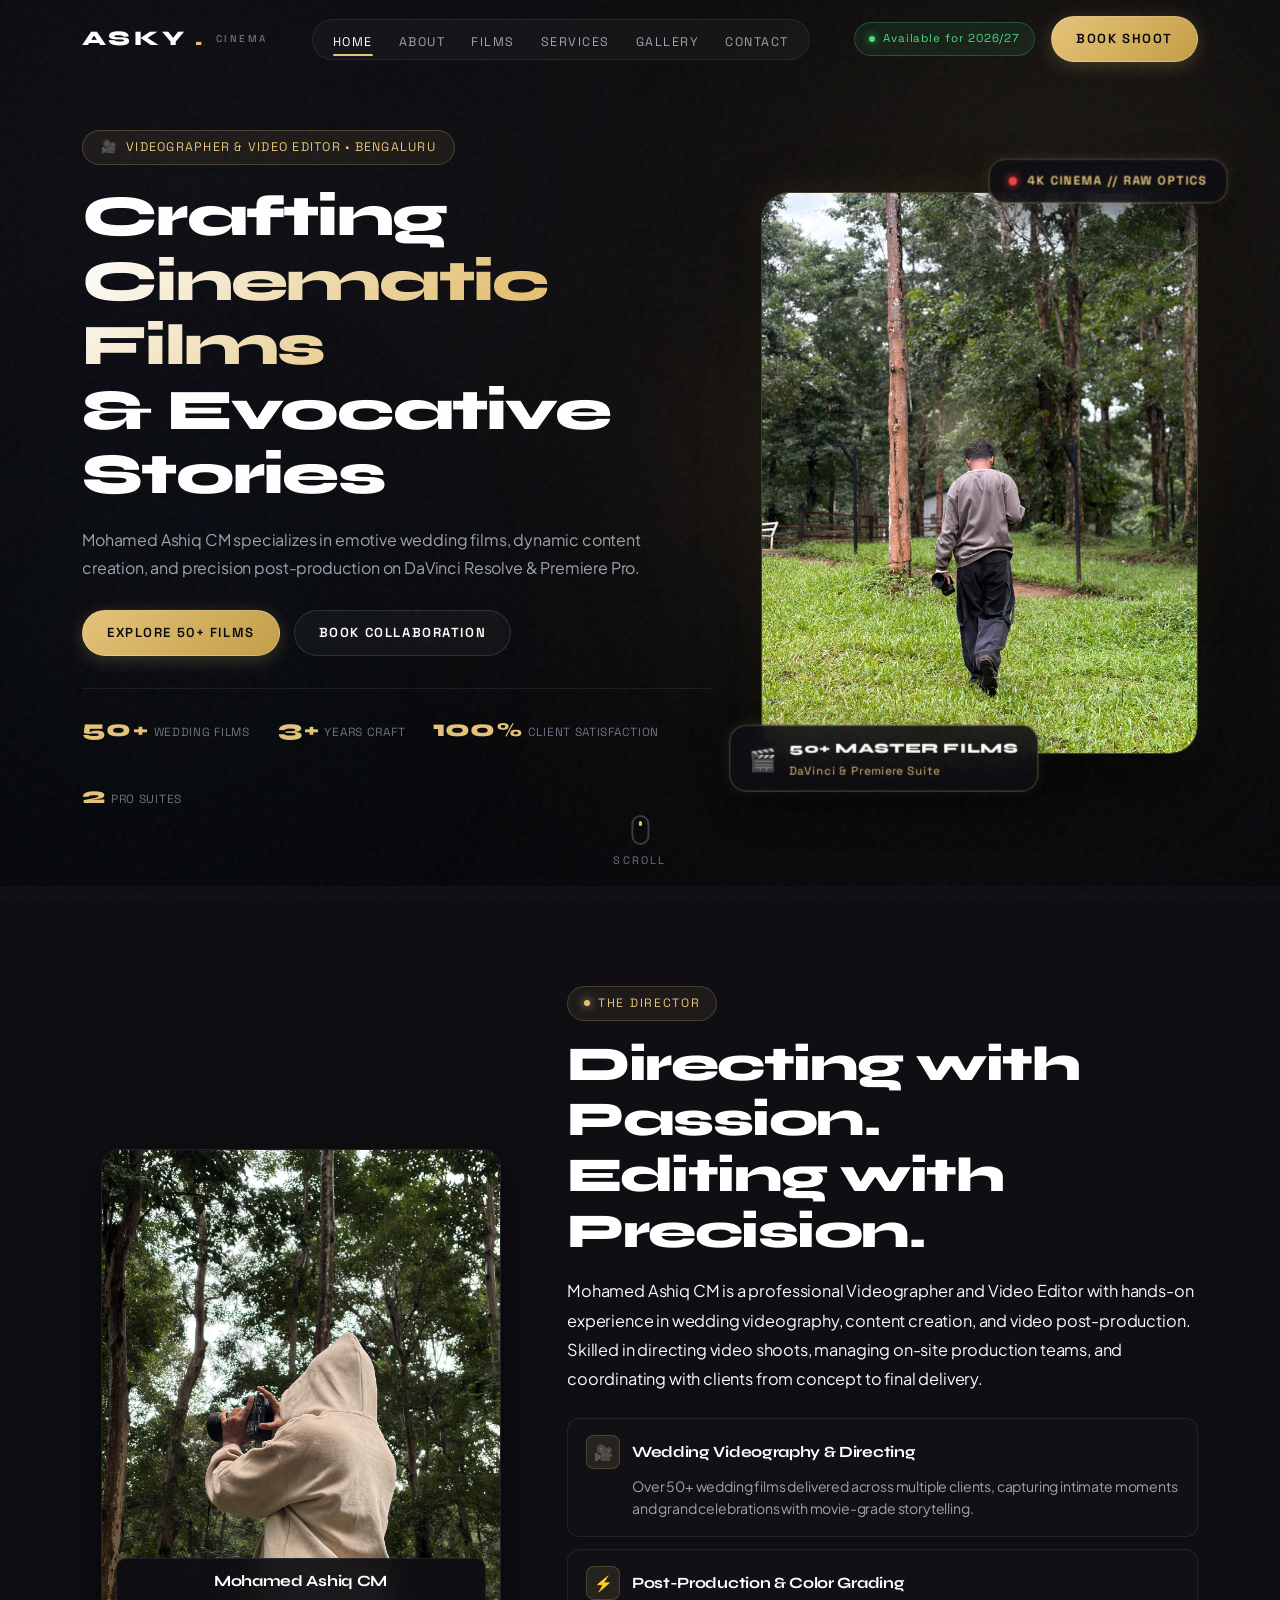
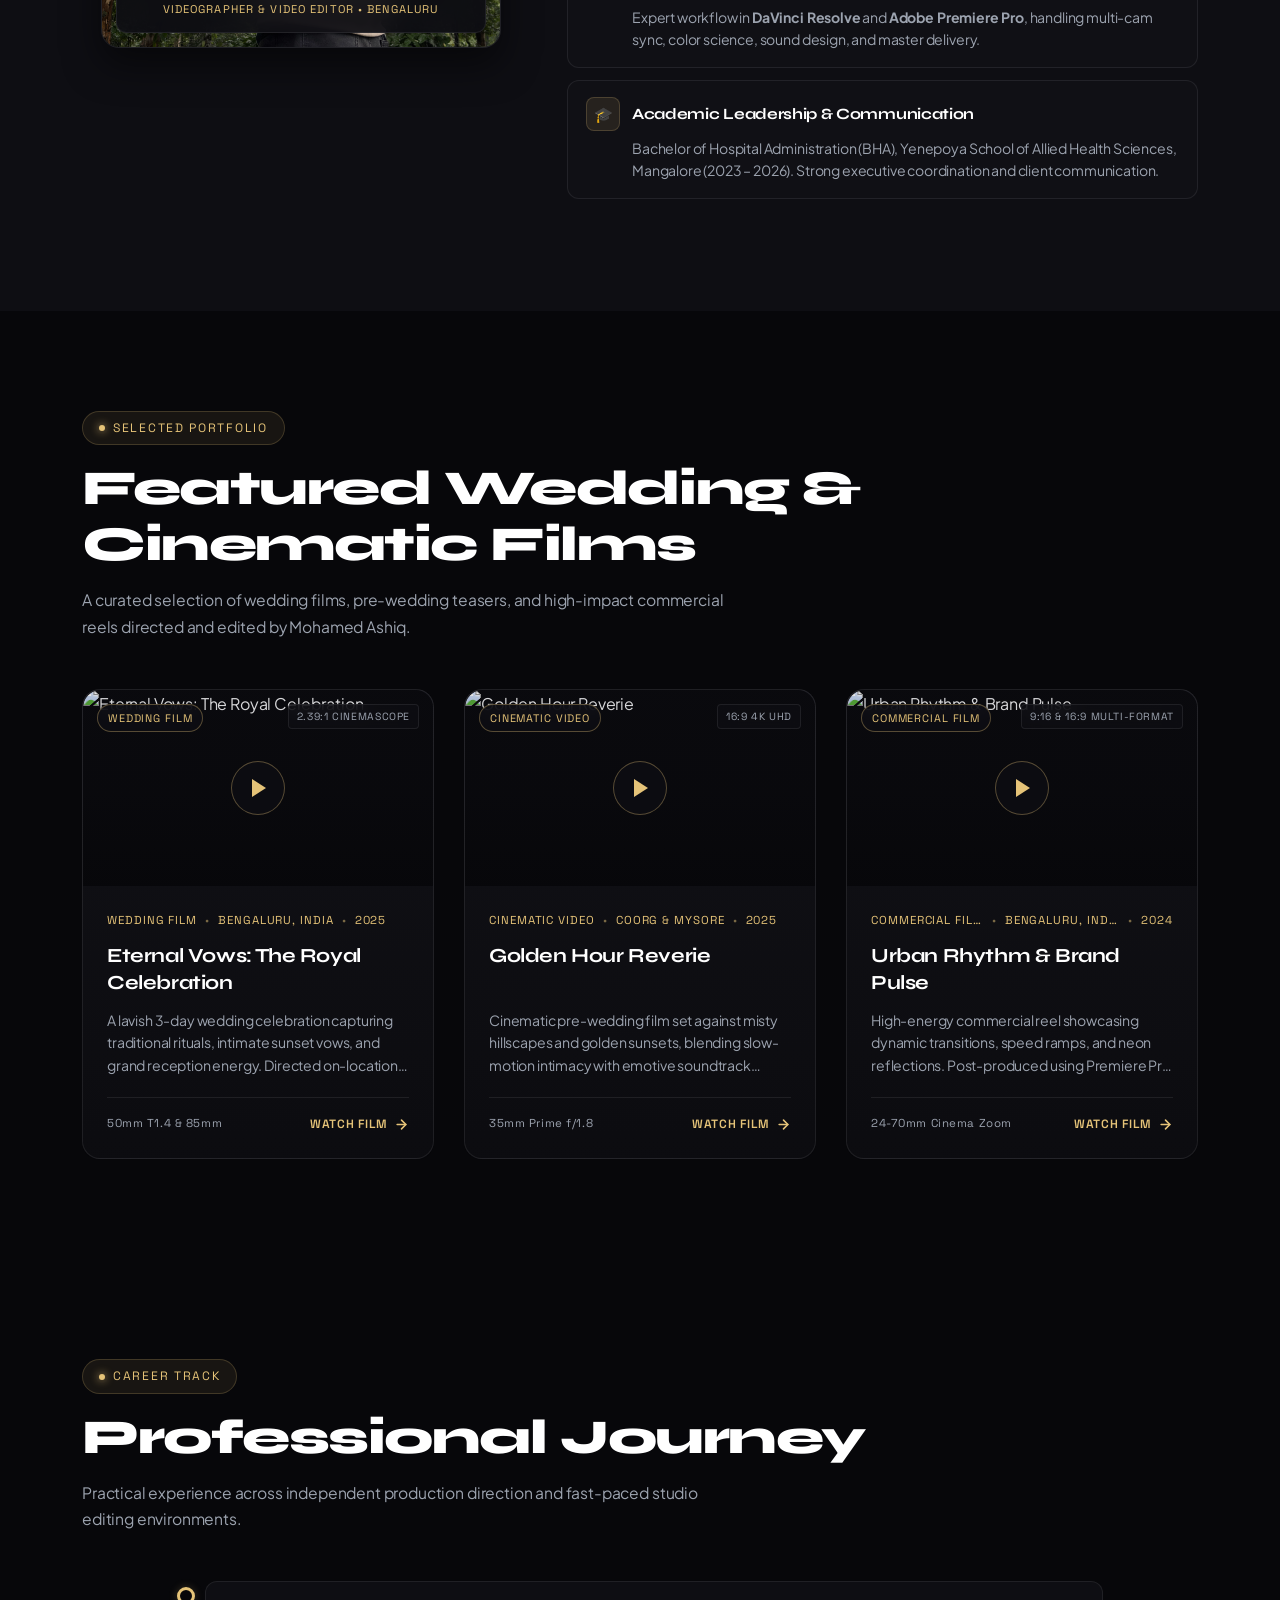
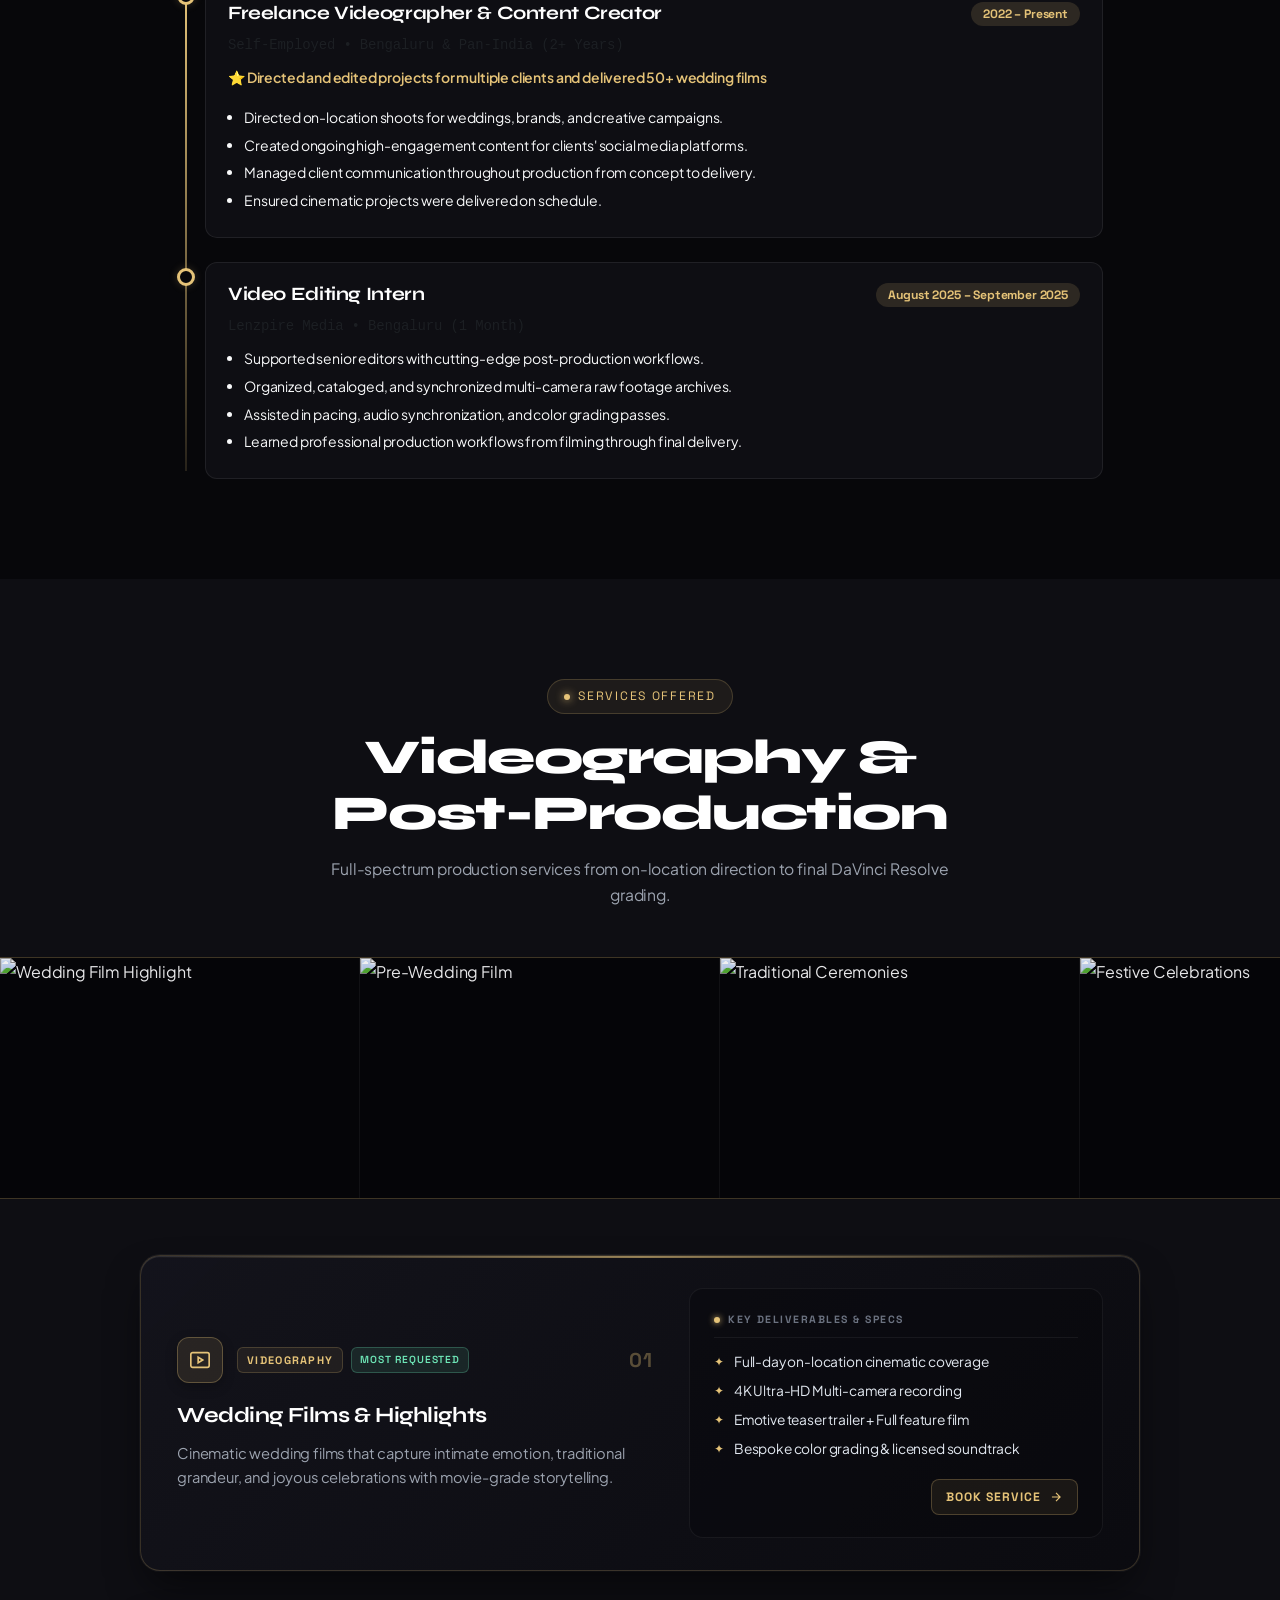
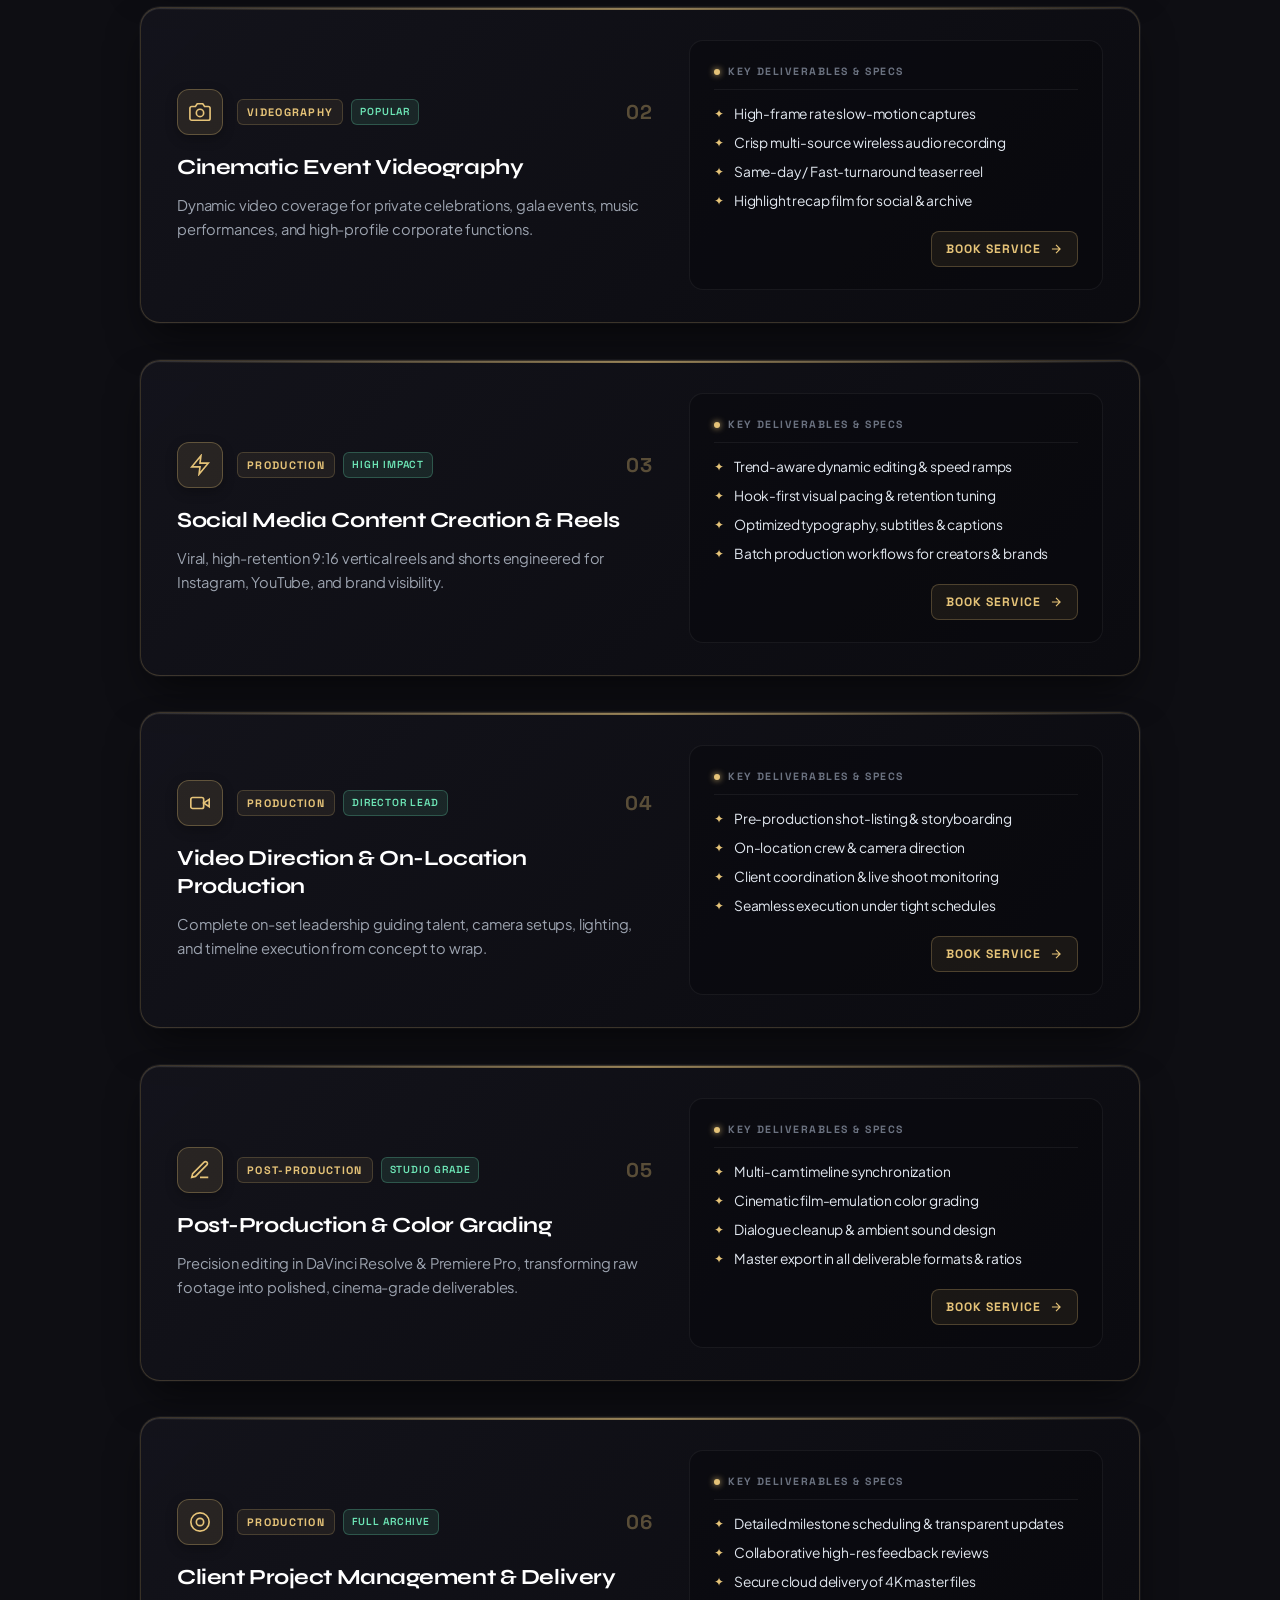
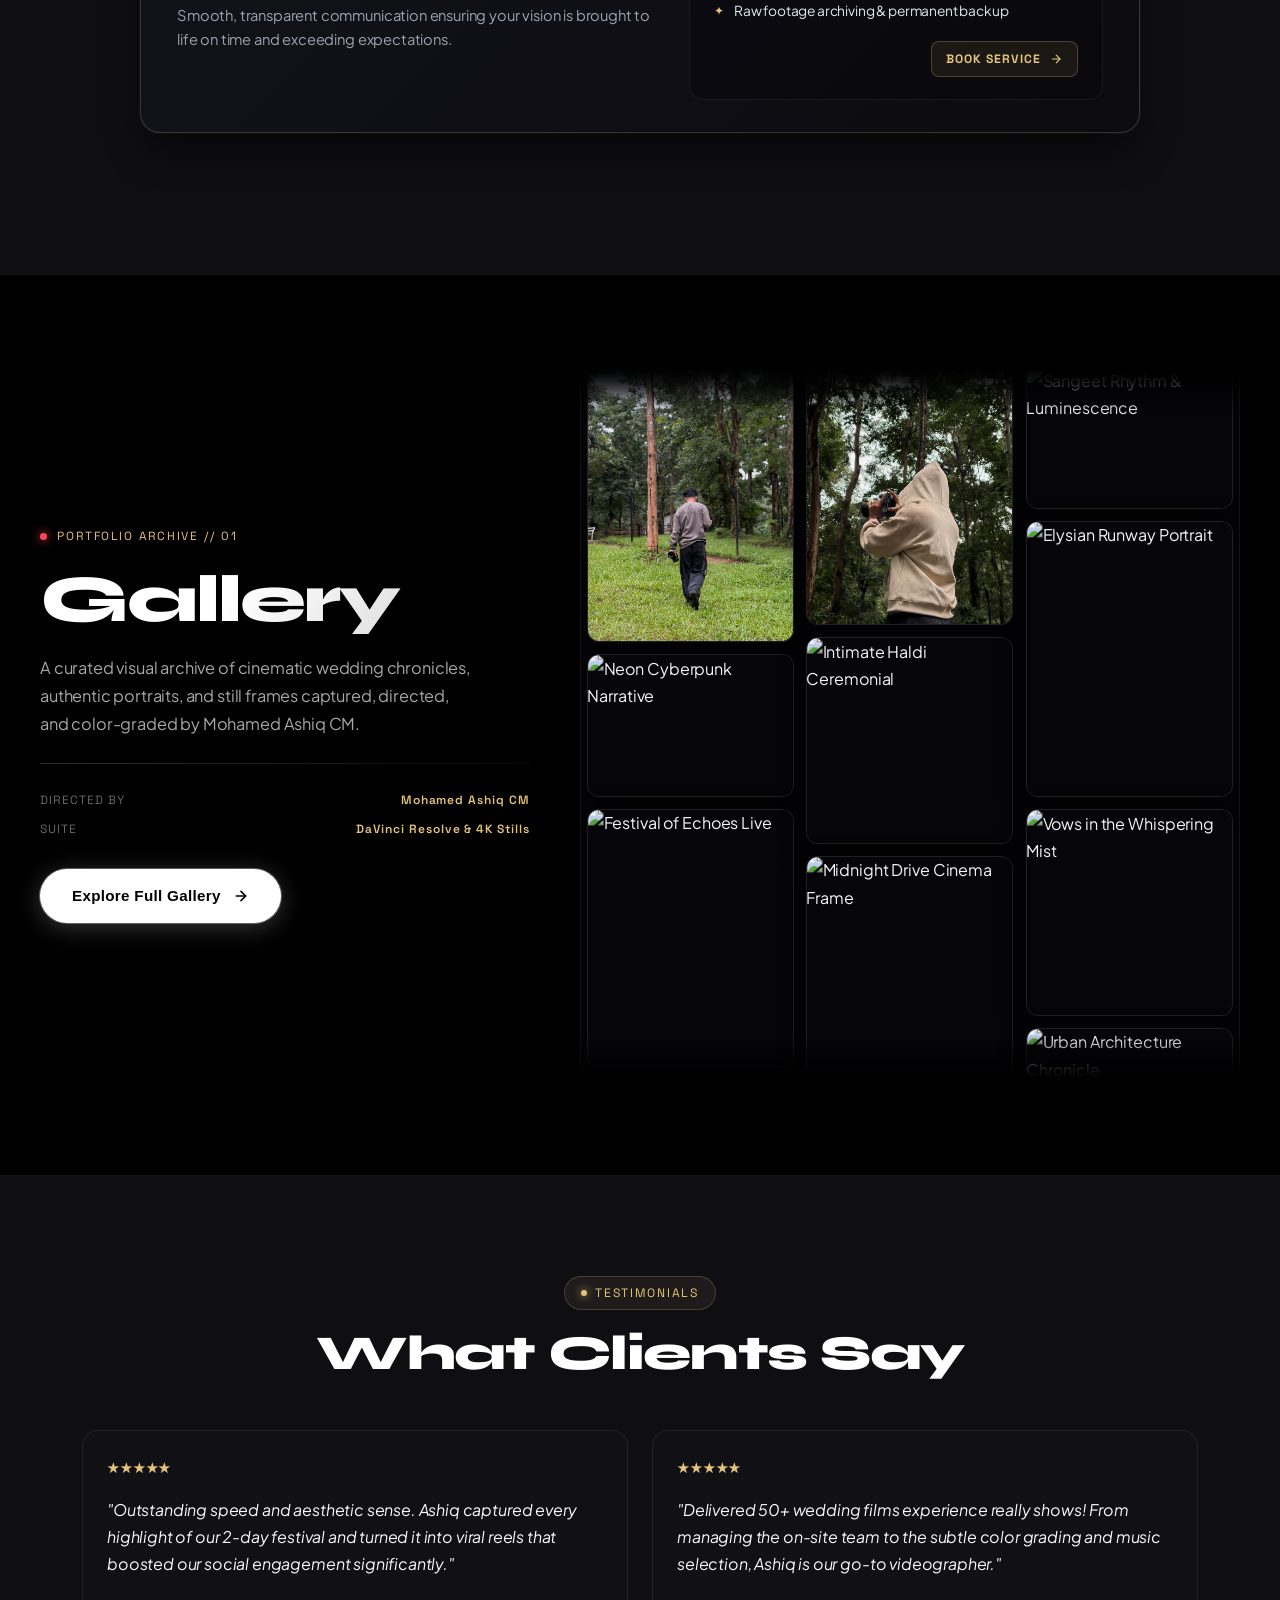
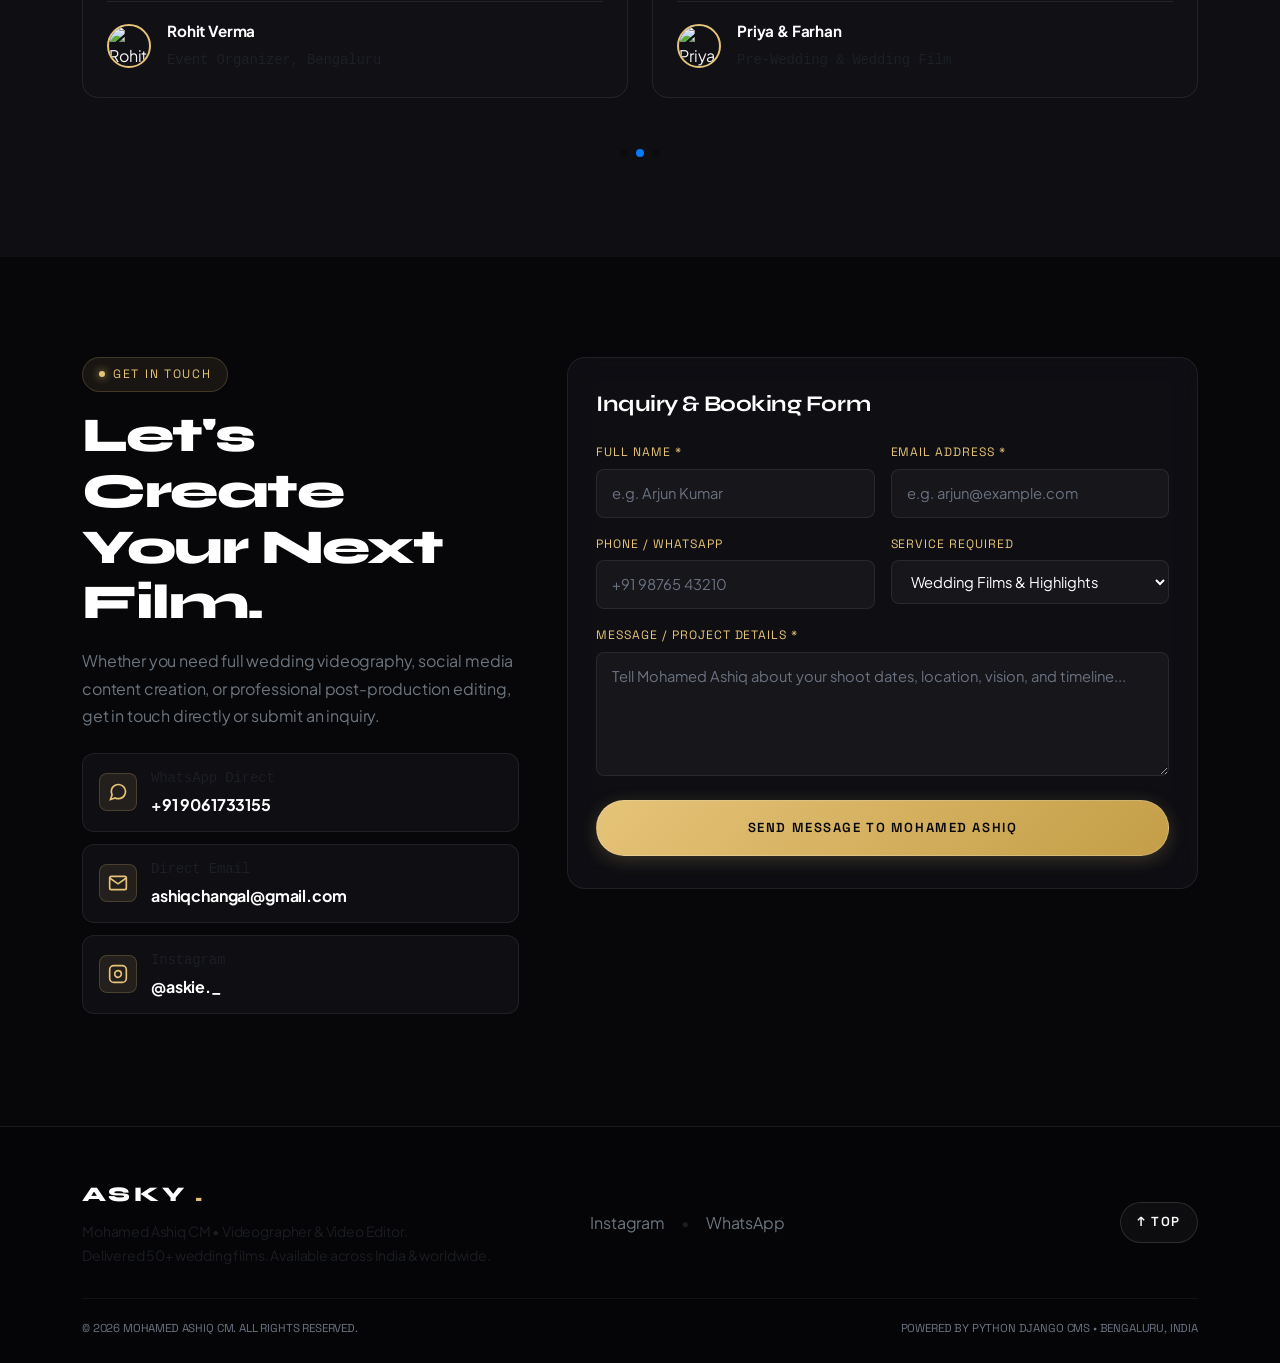
==== commit 516e9a23: "feat: redesign gallery section with continuous vertical animation and add dedicated visual gallery p" ====
--- a/index.html
+++ b/index.html
@@ -881,57 +881,77 @@
         </div>
     </section>
 
-    <!-- 6. CINEMATIC SPLIT-SCREEN GALLERY & VISUAL ARCHIVE -->
-    <section id="photography" class="section-padding gallery-split-section">
-        <div class="container-fluid px-lg-5 px-3">
-            <div class="gallery-split-wrapper">
-                <div class="gallery-split-grid">
-
-                    <!-- Left Column: Sticky Cinematic Hub -->
-                    <aside class="gallery-sticky-sidebar">
-                        <div class="gallery-sidebar-header">
-                            <div class="gallery-rec-badge">
-                                <span class="gallery-rec-dot"></span>
-                                <span>REC // VISUAL ARCHIVE</span>
-                            </div>
-                            <h2 class="gallery-title-large">Gallery</h2>
-                            <p class="gallery-lead-synopsis">
-                                A curated continuum of light, motion, and raw emotion captured across wedding
-                                chronicles, editorial portraits, live events, and cinema frames.
-                            </p>
-                        </div>
-
-                        <!-- Minimalist Category Navigation -->
-                        <nav class="gallery-category-nav" id="gallery-category-nav" aria-label="Gallery Categories">
-                            <!-- Populated dynamically via JS / fallback -->
-                        </nav>
-
-                        <!-- Camera Archive HUD specs -->
-                        <div class="gallery-sidebar-hud">
-                            <div class="hud-item">
-                                <span class="hud-label">CINEMA SENSOR</span>
-                                <span class="hud-val">FULL-FRAME 4K HDR</span>
-                            </div>
-                            <div class="hud-item">
-                                <span class="hud-label">LENS SUITE</span>
-                                <span class="hud-val">24-85MM T1.4 PRIME</span>
-                            </div>
-                            <div class="hud-item">
-                                <span class="hud-label">COLOR PIPELINE</span>
-                                <span class="hud-val">DaVinci Resolve ACES</span>
-                            </div>
-                        </div>
-                    </aside>
-
-                    <!-- Right Column: Dynamic Multi-Column Parallax Masonry -->
-                    <div class="gallery-parallax-container" id="gallery-parallax-container">
-                        <div class="gallery-parallax-columns" id="gallery-parallax-columns">
-                            <div class="gallery-stream-col col-left" id="gallery-stream-col-1"></div>
-                            <div class="gallery-stream-col col-right col-offset" id="gallery-stream-col-2"></div>
-                        </div>
-                    </div>
-
-                </div>
+    <!-- 6. EDITORIAL PEOPLE GALLERY & CONTINUOUS PHOTO COLLAGE -->
+    <section id="photography" class="people-gallery-section" aria-label="People Gallery">
+        <div class="people-gallery-container">
+            <div class="people-gallery-layout">
+
+                <!-- Left Column: Anchored Editorial Panel (40-45% width) -->
+                <div class="people-left-panel">
+                    <div class="people-content-sticky">
+                        <div class="people-badge">
+                            <span class="people-badge-dot"></span>
+                            <span class="people-badge-text">PORTFOLIO ARCHIVE // 01</span>
+                        </div>
+                        <h2 class="people-heading">Gallery</h2>
+                        <p class="people-description">
+                            A curated visual archive of cinematic wedding chronicles, authentic portraits, and still frames captured, directed, and color-graded by Mohamed Ashiq CM.
+                        </p>
+
+                        <div class="people-divider" aria-hidden="true"></div>
+
+                        <div class="people-meta-details">
+                            <div class="people-meta-item">
+                                <span class="people-meta-label">DIRECTED BY</span>
+                                <span class="people-meta-val">Mohamed Ashiq CM</span>
+                            </div>
+                            <div class="people-meta-item">
+                                <span class="people-meta-label">SUITE</span>
+                                <span class="people-meta-val">DaVinci Resolve & 4K Stills</span>
+                            </div>
+                        </div>
+
+                        <div class="people-action-row">
+                            <a href="gallery.html" class="people-watch-tutorial-btn" data-cursor="hover">
+                                <span>Explore Full Gallery</span>
+                                <span class="people-btn-arrow">
+                                    <svg width="16" height="16" viewBox="0 0 24 24" fill="none" stroke="currentColor" stroke-width="2.5" stroke-linecap="round" stroke-linejoin="round">
+                                        <path d="M5 12h14"></path>
+                                        <path d="m12 5 7 7-7 7"></path>
+                                    </svg>
+                                </span>
+                            </a>
+                        </div>
+                    </div>
+                </div>
+
+                <!-- Right Column: Dense Multi-Column Continuous Moving Masonry Collage -->
+                <div class="people-right-collage" id="people-right-collage">
+                    <div class="people-collage-columns">
+                        <!-- Column 1: Smooth Vertical Scroll Up -->
+                        <div class="people-col-track col-speed-1" id="people-col-1">
+                            <div class="people-col-inner"></div>
+                            <div class="people-col-inner clone" aria-hidden="true"></div>
+                        </div>
+
+                        <!-- Column 2: Reverse/Staggered Vertical Scroll Down -->
+                        <div class="people-col-track col-speed-2 col-reverse" id="people-col-2">
+                            <div class="people-col-inner"></div>
+                            <div class="people-col-inner clone" aria-hidden="true"></div>
+                        </div>
+
+                        <!-- Column 3: Offset Smooth Vertical Scroll Up -->
+                        <div class="people-col-track col-speed-3" id="people-col-3">
+                            <div class="people-col-inner"></div>
+                            <div class="people-col-inner clone" aria-hidden="true"></div>
+                        </div>
+                    </div>
+                    
+                    <!-- Subtle Top and Bottom Fade Masks for seamless ingress/egress -->
+                    <div class="collage-edge-mask top" aria-hidden="true"></div>
+                    <div class="collage-edge-mask bottom" aria-hidden="true"></div>
+                </div>
+
             </div>
         </div>
     </section>
--- a/css/components.css
+++ b/css/components.css
@@ -1509,447 +1509,382 @@
 }
 
 /* ==========================================================================
-   7. CINEMATIC SPLIT-SCREEN GALLERY & PARALLAX VISUAL ARCHIVE
+   7. EDITORIAL PEOPLE GALLERY & CONTINUOUS PHOTO COLLAGE
    ========================================================================== */
-.gallery-split-wrapper {
-    position: relative;
+.people-gallery-section {
+    position: relative;
+    width: 100%;
+    background: #000000;
+    padding: 90px 0;
+    overflow: hidden;
+    color: #ffffff;
+    border-top: 1px solid rgba(255, 255, 255, 0.07);
+    border-bottom: 1px solid rgba(255, 255, 255, 0.07);
+}
+
+.people-gallery-container {
+    width: 100%;
+    max-width: 1680px;
+    margin: 0 auto;
+    padding: 0 40px;
+}
+
+.people-gallery-layout {
+    display: flex;
+    flex-direction: row;
+    align-items: center;
+    justify-content: space-between;
+    gap: 50px;
+    min-height: 680px;
+    height: 80vh;
+    max-height: 840px;
+}
+
+/* Left Anchored Info Panel (approx 40-45%) */
+.people-left-panel {
+    flex: 0 0 42%;
+    max-width: 490px;
+    display: flex;
+    flex-direction: column;
+    justify-content: center;
+    z-index: 10;
+}
+
+.people-content-sticky {
+    display: flex;
+    flex-direction: column;
+    gap: 20px;
+}
+
+.people-badge {
+    display: inline-flex;
+    align-items: center;
+    gap: 10px;
+    font-family: var(--font-mono, monospace);
+    font-size: 0.74rem;
+    letter-spacing: 0.16em;
+    color: var(--accent-gold, #e5c378);
+    text-transform: uppercase;
+}
+
+.people-badge-dot {
+    width: 7px;
+    height: 7px;
+    background: #ff4757;
+    border-radius: 50%;
+    box-shadow: 0 0 10px #ff4757;
+    animation: pulse-glow 2s infinite ease-in-out;
+}
+
+.people-heading {
+    font-family: var(--font-display, 'Syne', sans-serif);
+    font-size: clamp(3.2rem, 5.2vw, 5.2rem);
+    font-weight: 800;
+    line-height: 1.02;
+    letter-spacing: -0.03em;
+    color: #ffffff;
+    margin: 0;
+    background: linear-gradient(135deg, #ffffff 40%, rgba(255, 255, 255, 0.8) 100%);
+    -webkit-background-clip: text;
+    -webkit-text-fill-color: transparent;
+}
+
+.people-description {
+    font-size: 1.02rem;
+    line-height: 1.7;
+    color: rgba(255, 255, 255, 0.65);
+    margin: 0;
+    max-width: 440px;
+}
+
+.people-divider {
+    width: 100%;
+    height: 1px;
+    background: linear-gradient(90deg, rgba(255, 255, 255, 0.18) 0%, rgba(255, 255, 255, 0.03) 100%);
+    margin: 6px 0;
+}
+
+.people-meta-details {
+    display: flex;
+    flex-direction: column;
+    gap: 8px;
+}
+
+.people-meta-item {
+    display: flex;
+    align-items: center;
+    justify-content: space-between;
+    font-family: var(--font-mono, monospace);
+    font-size: 0.75rem;
+    letter-spacing: 0.08em;
+}
+
+.people-meta-label {
+    color: rgba(255, 255, 255, 0.4);
+}
+
+.people-meta-val {
+    color: var(--accent-gold, #e5c378);
+    font-weight: 600;
+}
+
+.people-action-row {
     padding-top: 10px;
 }
 
-.gallery-split-grid {
+/* Rounded White "Watch Tutorial" Button */
+.people-watch-tutorial-btn {
+    display: inline-flex;
+    align-items: center;
+    gap: 12px;
+    padding: 14px 32px;
+    border-radius: 999px;
+    background: #ffffff;
+    color: #000000;
+    font-family: var(--font-sans, sans-serif);
+    font-size: 0.95rem;
+    font-weight: 700;
+    letter-spacing: 0.02em;
+    border: none;
+    cursor: pointer;
+    box-shadow: 0 4px 24px rgba(255, 255, 255, 0.22), 0 0 0 1px rgba(255, 255, 255, 0.3);
+    transition: transform 0.35s cubic-bezier(0.16, 1, 0.3, 1), box-shadow 0.35s ease, background 0.35s ease;
+    text-decoration: none;
+}
+
+.people-watch-tutorial-btn:hover {
+    transform: translateY(-3px) scale(1.03);
+    background: #ffffff;
+    box-shadow: 0 10px 32px rgba(255, 255, 255, 0.4), 0 0 25px rgba(229, 195, 120, 0.3);
+}
+
+.people-watch-tutorial-btn:active {
+    transform: translateY(-1px) scale(1.01);
+}
+
+.people-btn-arrow {
+    display: inline-flex;
+    align-items: center;
+    justify-content: center;
+    transition: transform 0.3s cubic-bezier(0.16, 1, 0.3, 1);
+}
+
+.people-watch-tutorial-btn:hover .people-btn-arrow {
+    transform: translateX(4px);
+}
+
+.people-play-icon {
+    display: inline-flex;
+    align-items: center;
+    justify-content: center;
+    width: 26px;
+    height: 26px;
+    border-radius: 50%;
+    background: #000000;
+    color: #ffffff;
+    transition: transform 0.3s ease;
+}
+
+.people-watch-tutorial-btn:hover .people-play-icon {
+    transform: scale(1.12);
+}
+
+/* Right Side: Dense Multi-Column Continuous Masonry Collage */
+.people-right-collage {
+    flex: 1 1 58%;
+    height: 100%;
+    min-height: 600px;
+    max-height: 820px;
+    position: relative;
+    overflow: hidden;
+    border-radius: 20px;
+    background: #040407;
+    border: 1px solid rgba(255, 255, 255, 0.06);
+    mask-image: linear-gradient(to bottom, transparent 0%, black 7%, black 93%, transparent 100%);
+    -webkit-mask-image: linear-gradient(to bottom, transparent 0%, black 7%, black 93%, transparent 100%);
+}
+
+.people-collage-columns {
     display: grid;
-    grid-template-columns: 360px 1fr;
-    gap: 48px;
+    grid-template-columns: repeat(3, 1fr);
+    gap: 12px;
+    height: 100%;
     align-items: start;
-}
-
-/* Sticky Left Cinematic Hub */
-.gallery-sticky-sidebar {
-    position: sticky;
-    top: 100px;
+    padding: 0 6px;
+}
+
+.people-col-track {
     display: flex;
     flex-direction: column;
-    gap: 28px;
-    padding: 32px 28px;
-    background: linear-gradient(165deg, rgba(16, 16, 24, 0.85) 0%, rgba(8, 8, 12, 0.95) 100%);
-    border: 1px solid var(--border-gold);
-    border-radius: 20px;
-    backdrop-filter: blur(18px);
-    box-shadow: 0 20px 50px rgba(0, 0, 0, 0.6), 0 0 25px rgba(229, 195, 120, 0.05);
-    z-index: 10;
-}
-
-.gallery-sidebar-header {
+    will-change: transform;
+    transform: translate3d(0, 0, 0);
+    backface-visibility: hidden;
+    perspective: 1000px;
+}
+
+.people-col-inner {
     display: flex;
     flex-direction: column;
     gap: 12px;
-}
-
-.gallery-rec-badge {
-    display: inline-flex;
-    align-items: center;
-    gap: 8px;
-    font-family: var(--font-mono);
-    font-size: 0.74rem;
-    letter-spacing: 0.14em;
-    color: var(--accent-gold);
-    text-transform: uppercase;
-}
-
-.gallery-rec-dot {
-    width: 8px;
-    height: 8px;
-    background: #ff4757;
-    border-radius: 50%;
-    box-shadow: 0 0 8px #ff4757;
-    animation: pulse-glow 2s infinite ease-in-out;
-}
-
-.gallery-title-large {
-    font-family: var(--font-display);
-    font-size: 2.8rem;
-    font-weight: 800;
-    line-height: 1.05;
-    letter-spacing: -0.02em;
-    margin: 0;
-    background: linear-gradient(135deg, #ffffff 30%, var(--accent-gold) 100%);
-    -webkit-background-clip: text;
-    -webkit-text-fill-color: transparent;
-}
-
-.gallery-lead-synopsis {
-    font-size: 0.92rem;
-    line-height: 1.65;
-    color: var(--text-secondary);
-    margin: 0;
-}
-
-/* Minimalist Category Navigation */
-.gallery-category-nav {
-    display: flex;
-    flex-direction: column;
-    gap: 8px;
-}
-
-.gallery-nav-pill {
-    position: relative;
-    display: flex;
-    align-items: center;
-    justify-content: space-between;
-    padding: 12px 18px;
-    background: rgba(255, 255, 255, 0.02);
-    border: 1px solid var(--border-subtle);
+    padding-bottom: 12px;
+}
+
+/* Seamless Continuous Motion Keyframes */
+@keyframes peopleScrollUp {
+    0% {
+        transform: translate3d(0, 0, 0);
+    }
+    100% {
+        transform: translate3d(0, -50%, 0);
+    }
+}
+
+@keyframes peopleScrollDown {
+    0% {
+        transform: translate3d(0, -50%, 0);
+    }
+    100% {
+        transform: translate3d(0, 0, 0);
+    }
+}
+
+.col-speed-1 {
+    animation: peopleScrollUp 42s linear infinite;
+}
+
+.col-speed-2 {
+    animation: peopleScrollDown 36s linear infinite;
+}
+
+.col-speed-3 {
+    animation: peopleScrollUp 48s linear infinite;
+}
+
+/* Smooth Pause on Interactive Hover */
+.people-right-collage:hover .people-col-track {
+    animation-play-state: paused;
+}
+
+/* Photo Card Components */
+.people-photo-card {
+    position: relative;
     border-radius: 12px;
-    color: var(--text-secondary);
-    font-family: var(--font-sans);
-    font-size: 0.88rem;
-    font-weight: 500;
-    letter-spacing: 0.04em;
-    cursor: pointer;
-    transition: all 0.35s cubic-bezier(0.16, 1, 0.3, 1);
-    text-align: left;
-    outline: none;
-}
-
-.gallery-nav-pill:hover {
-    color: var(--text-pure-white);
-    background: rgba(229, 195, 120, 0.06);
-    border-color: rgba(229, 195, 120, 0.4);
-    transform: translateX(4px);
-}
-
-.gallery-nav-pill.is-active {
-    color: #07070a;
-    background: var(--accent-gold);
-    border-color: var(--accent-gold);
-    font-weight: 600;
-    box-shadow: 0 8px 20px rgba(229, 195, 120, 0.3);
-    transform: translateX(6px);
-}
-
-.gallery-nav-pill .pill-label {
-    display: flex;
-    align-items: center;
-    gap: 10px;
-}
-
-.gallery-nav-pill .pill-indicator {
-    width: 6px;
-    height: 6px;
-    border-radius: 50%;
-    background: currentColor;
-    opacity: 0.6;
-    transition: var(--transition-fast);
-}
-
-.gallery-nav-pill.is-active .pill-indicator {
-    opacity: 1;
-    background: #07070a;
-}
-
-.gallery-nav-pill .pill-count {
-    font-family: var(--font-mono);
-    font-size: 0.75rem;
-    opacity: 0.7;
-}
-
-.gallery-nav-pill.is-active .pill-count {
-    opacity: 1;
-    font-weight: 700;
-}
-
-/* Sidebar Camera HUD Specs */
-.gallery-sidebar-hud {
-    padding: 16px;
-    background: rgba(0, 0, 0, 0.4);
-    border: 1px solid rgba(229, 195, 120, 0.15);
-    border-radius: 12px;
-    display: flex;
-    flex-direction: column;
-    gap: 8px;
-}
-
-.hud-item {
-    display: flex;
-    justify-content: space-between;
-    align-items: center;
-    font-family: var(--font-mono);
-    font-size: 0.72rem;
-    letter-spacing: 0.08em;
-}
-
-.hud-label {
-    color: var(--text-muted);
-}
-
-.hud-val {
-    color: var(--accent-gold);
-    font-weight: 600;
-}
-
-/* Right Side: Multi-Column Parallax Masonry */
-.gallery-parallax-container {
-    position: relative;
-    width: 100%;
-    min-height: 800px;
-}
-
-.gallery-parallax-columns {
-    display: grid;
-    grid-template-columns: repeat(2, 1fr);
-    gap: 28px;
-    align-items: start;
-}
-
-@media (min-width: 1400px) {
-    .gallery-parallax-columns {
-        grid-template-columns: repeat(2, 1fr);
-        gap: 32px;
-    }
-}
-
-.gallery-stream-col {
-    display: flex;
-    flex-direction: column;
-    gap: 30px;
-    will-change: transform;
-}
-
-.gallery-stream-col.col-offset {
-    margin-top: 50px;
-}
-
-/* Cinematic Camera Frame Photo Card */
-.gallery-frame-card {
-    position: relative;
-    border-radius: 14px;
     overflow: hidden;
     background: #09090e;
-    border: 1px solid rgba(229, 195, 120, 0.22);
+    border: 1px solid rgba(255, 255, 255, 0.09);
     cursor: pointer;
-    transition: border-color 0.45s cubic-bezier(0.16, 1, 0.3, 1),
-        box-shadow 0.45s cubic-bezier(0.16, 1, 0.3, 1),
-        transform 0.45s cubic-bezier(0.16, 1, 0.3, 1);
-    box-shadow: 0 10px 30px rgba(0, 0, 0, 0.6);
-    transform-origin: center center;
-}
-
-.gallery-frame-card:hover {
-    border-color: rgba(229, 195, 120, 0.65);
-    box-shadow: 0 20px 45px rgba(0, 0, 0, 0.75), 0 0 30px rgba(229, 195, 120, 0.2);
-    transform: translateY(-6px) scale(1.015);
-    z-index: 5;
-}
-
-/* Aspect Ratio Modifiers */
-.frame-aspect-box {
+    transition: transform 0.4s cubic-bezier(0.16, 1, 0.3, 1),
+                border-color 0.4s ease,
+                box-shadow 0.4s ease;
+    box-shadow: 0 8px 24px rgba(0, 0, 0, 0.6);
+}
+
+.people-photo-card:hover {
+    border-color: rgba(229, 195, 120, 0.7);
+    box-shadow: 0 16px 36px rgba(0, 0, 0, 0.85), 0 0 24px rgba(229, 195, 120, 0.25);
+    transform: scale(1.035);
+    z-index: 10;
+}
+
+.people-photo-box {
     position: relative;
     width: 100%;
     overflow: hidden;
-    background: #050508;
-}
-
-.aspect-landscape {
-    aspect-ratio: 16 / 10;
-}
-
-.aspect-portrait {
+    background: #06060a;
+}
+
+/* Diverse Aspect Ratios for Editorial Rhythm */
+.people-photo-box.ratio-portrait {
+    aspect-ratio: 3 / 4;
+}
+
+.people-photo-box.ratio-tall {
     aspect-ratio: 4 / 5;
 }
 
-.aspect-tall {
-    aspect-ratio: 3 / 4;
-}
-
-.aspect-cinema {
-    aspect-ratio: 2.35 / 1;
-}
-
-.gallery-frame-img {
+.people-photo-box.ratio-landscape {
+    aspect-ratio: 16 / 11;
+}
+
+.people-photo-box.ratio-square {
+    aspect-ratio: 1 / 1;
+}
+
+.people-photo-img {
     width: 100%;
     height: 100%;
     object-fit: cover;
     display: block;
     transform: scale(1.005);
-    filter: brightness(0.93) contrast(1.05);
-    transition: transform 0.8s cubic-bezier(0.16, 1, 0.3, 1),
-        filter 0.8s cubic-bezier(0.16, 1, 0.3, 1);
-}
-
-.gallery-frame-card:hover .gallery-frame-img {
+    filter: brightness(0.94) contrast(1.04);
+    transition: transform 0.7s cubic-bezier(0.16, 1, 0.3, 1), filter 0.7s ease;
+}
+
+.people-photo-card:hover .people-photo-img {
     transform: scale(1.08);
-    filter: brightness(1.02) contrast(1.08);
-}
-
-/* Viewfinder Corner Brackets Overlay */
-.frame-viewfinder-overlay {
-    position: absolute;
-    inset: 12px;
-    pointer-events: none;
-    z-index: 2;
-    transition: var(--transition-smooth);
-    opacity: 0.65;
-}
-
-.gallery-frame-card:hover .frame-viewfinder-overlay {
-    opacity: 1;
-}
-
-.frame-corner {
-    position: absolute;
-    width: 12px;
-    height: 12px;
-    border-color: var(--accent-gold);
-    border-style: solid;
-    transition: var(--transition-fast);
-}
-
-.frame-corner.top-left {
-    top: 0;
-    left: 0;
-    border-width: 1.5px 0 0 1.5px;
-}
-
-.frame-corner.top-right {
-    top: 0;
-    right: 0;
-    border-width: 1.5px 1.5px 0 0;
-}
-
-.frame-corner.bottom-left {
-    bottom: 0;
-    left: 0;
-    border-width: 0 0 1.5px 1.5px;
-}
-
-.frame-corner.bottom-right {
-    bottom: 0;
-    right: 0;
-    border-width: 0 1.5px 1.5px 0;
-}
-
-/* Floating HUD Tag Bars */
-.frame-top-hud {
-    position: absolute;
-    top: 14px;
-    left: 14px;
-    right: 14px;
-    display: flex;
-    align-items: center;
-    justify-content: space-between;
+    filter: brightness(1.03) contrast(1.08);
+}
+
+/* Interactive Hover Frame Details */
+.people-photo-overlay {
+    position: absolute;
+    inset: 0;
+    background: linear-gradient(to top, rgba(0, 0, 0, 0.8) 0%, rgba(0, 0, 0, 0.2) 40%, transparent 100%);
+    opacity: 0;
+    transition: opacity 0.35s ease;
+    display: flex;
+    flex-direction: column;
+    justify-content: flex-end;
+    padding: 12px;
     z-index: 3;
     pointer-events: none;
 }
 
-.frame-roll-tag {
-    font-family: var(--font-mono);
+.people-photo-card:hover .people-photo-overlay {
+    opacity: 1;
+}
+
+.people-photo-title {
+    color: #ffffff;
+    font-size: 0.82rem;
+    font-weight: 600;
+    font-family: var(--font-sans, sans-serif);
+    line-height: 1.2;
+    margin-bottom: 2px;
+}
+
+.people-photo-sub {
+    color: var(--accent-gold, #e5c378);
+    font-family: var(--font-mono, monospace);
     font-size: 0.68rem;
-    letter-spacing: 0.1em;
-    color: var(--accent-gold);
-    background: rgba(7, 7, 10, 0.85);
-    padding: 3px 8px;
-    border-radius: 6px;
-    border: 1px solid rgba(229, 195, 120, 0.3);
-    backdrop-filter: blur(8px);
-}
-
-.frame-category-tag {
-    font-family: var(--font-mono);
-    font-size: 0.65rem;
-    letter-spacing: 0.08em;
-    color: var(--text-pure-white);
-    background: rgba(255, 255, 255, 0.12);
-    padding: 3px 8px;
-    border-radius: 6px;
-    text-transform: uppercase;
-    backdrop-filter: blur(8px);
-}
-
-.frame-bottom-gradient {
-    position: absolute;
-    inset: auto 0 0 0;
-    height: 60%;
-    background: linear-gradient(0deg, rgba(7, 7, 10, 0.95) 0%, rgba(7, 7, 10, 0.5) 60%, transparent 100%);
-    display: flex;
-    flex-direction: column;
-    justify-content: flex-end;
-    padding: 20px 18px 16px;
-    z-index: 3;
-    transition: var(--transition-smooth);
-}
-
-.frame-title {
-    font-size: 1.05rem;
-    font-weight: 700;
-    color: var(--text-pure-white);
-    margin-bottom: 4px;
-    letter-spacing: -0.01em;
-    transition: var(--transition-fast);
-}
-
-.gallery-frame-card:hover .frame-title {
-    color: var(--accent-gold);
-}
-
-.frame-metadata-row {
-    display: flex;
-    align-items: center;
-    justify-content: space-between;
-    font-family: var(--font-mono);
-    font-size: 0.72rem;
-    color: var(--text-secondary);
     letter-spacing: 0.06em;
 }
 
-.frame-lens {
-    color: var(--accent-gold);
-    display: flex;
-    align-items: center;
-    gap: 6px;
-}
-
-.frame-zoom-icon {
-    display: inline-flex;
-    align-items: center;
-    justify-content: center;
-    width: 26px;
-    height: 26px;
-    border-radius: 50%;
-    background: rgba(229, 195, 120, 0.15);
-    border: 1px solid var(--border-gold);
-    color: var(--accent-gold);
-    font-size: 0.75rem;
-    transition: var(--transition-fast);
-}
-
-.gallery-frame-card:hover .frame-zoom-icon {
-    background: var(--accent-gold);
-    color: #07070a;
-    transform: scale(1.1);
-}
-
-/* Category Filter Fade Transitions */
-.gallery-shutter-animating {
-    animation: camera-shutter-fade 0.5s cubic-bezier(0.16, 1, 0.3, 1) forwards;
-}
-
-@keyframes camera-shutter-fade {
-    0% {
-        opacity: 1;
-        filter: blur(0px);
-        transform: scale(1);
-    }
-
-    45% {
-        opacity: 0.2;
-        filter: blur(4px);
-        transform: scale(0.985);
-    }
-
-    100% {
-        opacity: 1;
-        filter: blur(0px);
-        transform: scale(1);
+/* Edge Masks */
+.collage-edge-mask {
+    position: absolute;
+    left: 0;
+    right: 0;
+    height: 40px;
+    pointer-events: none;
+    z-index: 4;
+}
+
+.collage-edge-mask.top {
+    top: 0;
+    background: linear-gradient(to bottom, #040407 0%, transparent 100%);
+}
+
+.collage-edge-mask.bottom {
+    bottom: 0;
+    background: linear-gradient(to top, #040407 0%, transparent 100%);
+}
+
+/* Reduced Motion Fallback */
+@media (prefers-reduced-motion: reduce) {
+    .people-col-track {
+        animation: none !important;
+        transform: none !important;
     }
 }
 
@@ -2113,159 +2048,250 @@
     color: #07070a;
 }
 
-.lightbox-container {
+/* ==========================================================================
+   MODALS: FULLSCREEN LIGHTBOX & VIDEO THEATER
+   ========================================================================== */
+.cinematic-lightbox-modal {
+    position: fixed;
+    inset: 0;
+    z-index: 99999;
+    display: none;
+    align-items: center;
+    justify-content: center;
+    opacity: 0;
+    pointer-events: none;
+    transition: opacity 0.35s cubic-bezier(0.16, 1, 0.3, 1);
+}
+
+.cinematic-lightbox-modal.is-active {
+    display: flex;
+    opacity: 1;
+    pointer-events: all;
+}
+
+.lightbox-backdrop {
+    position: absolute;
+    inset: 0;
+    background: rgba(4, 4, 7, 0.96);
+    backdrop-filter: blur(20px);
+    -webkit-backdrop-filter: blur(20px);
+    z-index: 1;
+    cursor: pointer;
+}
+
+.lightbox-stage-container {
     position: relative;
     z-index: 10;
     width: 100%;
-    max-width: 1200px;
-    max-height: 92vh;
+    max-width: 1380px;
+    height: 100vh;
     display: flex;
     flex-direction: column;
+    justify-content: space-between;
+    padding: 24px 30px;
+    pointer-events: none;
+}
+
+.lightbox-top-hud,
+.lightbox-main-stage,
+.lightbox-filmstrip-tray {
+    pointer-events: auto;
+}
+
+.lightbox-top-hud {
+    display: flex;
+    align-items: center;
+    justify-content: space-between;
+    gap: 20px;
+    padding-bottom: 12px;
+    border-bottom: 1px solid rgba(229, 195, 120, 0.15);
+}
+
+.lightbox-brand-pill {
+    display: inline-flex;
+    align-items: center;
+    gap: 8px;
+    font-family: var(--font-mono);
+    font-size: 0.75rem;
+    letter-spacing: 0.12em;
+    color: var(--accent-gold);
+    background: rgba(229, 195, 120, 0.08);
+    border: 1px solid rgba(229, 195, 120, 0.25);
+    padding: 6px 14px;
+    border-radius: 999px;
+}
+
+.lightbox-info-center {
+    text-align: center;
+    flex: 1;
+}
+
+.lightbox-title-text {
+    font-family: var(--font-display, sans-serif);
+    font-size: 1.25rem;
+    font-weight: 700;
+    color: #ffffff;
+    margin-bottom: 2px;
+    letter-spacing: -0.01em;
+}
+
+.lightbox-meta-specs {
+    font-family: var(--font-mono);
+    font-size: 0.78rem;
+    color: var(--accent-gold);
+    letter-spacing: 0.06em;
+}
+
+.lightbox-hud-right {
+    display: flex;
+    align-items: center;
+    gap: 14px;
+}
+
+.lightbox-counter-badge {
+    font-family: var(--font-mono);
+    font-size: 0.8rem;
+    color: rgba(255, 255, 255, 0.6);
+    background: rgba(255, 255, 255, 0.06);
+    padding: 6px 12px;
+    border-radius: 999px;
+    border: 1px solid rgba(255, 255, 255, 0.1);
+}
+
+.lightbox-close-btn {
+    display: inline-flex;
     align-items: center;
     justify-content: center;
-    padding: 10px 20px;
+    width: 38px;
+    height: 38px;
+    border-radius: 50%;
+    background: rgba(255, 255, 255, 0.08);
+    border: 1px solid rgba(255, 255, 255, 0.2);
+    color: #ffffff;
+    font-size: 1rem;
+    cursor: pointer;
+    transition: all 0.3s ease;
+}
+
+.lightbox-close-btn:hover {
+    background: var(--accent-gold);
+    color: #000000;
+    border-color: var(--accent-gold);
+    transform: rotate(90deg) scale(1.1);
 }
 
 .lightbox-main-stage {
     position: relative;
     display: flex;
-    flex-direction: column;
     align-items: center;
     justify-content: center;
-    max-width: 100%;
+    flex: 1;
+    margin: 14px 0;
 }
 
 .lightbox-image-wrapper {
     position: relative;
+    max-width: 90vw;
+    max-height: 68vh;
+    display: flex;
+    align-items: center;
+    justify-content: center;
     border-radius: 12px;
     overflow: hidden;
-    background: #030305;
-    border: 1px solid rgba(229, 195, 120, 0.35);
-    box-shadow: 0 25px 60px rgba(0, 0, 0, 0.9), 0 0 40px rgba(229, 195, 120, 0.12);
-}
-
-.lightbox-image-wrapper img {
-    max-width: 82vw;
-    max-height: 65vh;
+    box-shadow: 0 30px 80px rgba(0, 0, 0, 0.9), 0 0 50px rgba(229, 195, 120, 0.12);
+    border: 1px solid rgba(229, 195, 120, 0.25);
+    background: #020204;
+}
+
+.lightbox-active-img {
+    max-width: 86vw;
+    max-height: 66vh;
     width: auto;
     height: auto;
     object-fit: contain;
     display: block;
-    transition: opacity 0.3s ease, transform 0.3s ease;
-}
-
-.lightbox-image-wrapper.is-animating img {
-    opacity: 0.2;
+    transition: opacity 0.25s ease, transform 0.25s ease;
+}
+
+.lightbox-image-wrapper.is-animating .lightbox-active-img {
+    opacity: 0.15;
     transform: scale(0.97);
 }
 
-/* Lightbox Viewfinder Corner Marks */
-.lightbox-viewfinder {
-    position: absolute;
-    inset: 16px;
-    pointer-events: none;
-    z-index: 5;
-}
-
-.lightbox-top-hud {
-    position: absolute;
-    top: 14px;
-    left: 16px;
-    right: 16px;
-    display: flex;
-    align-items: center;
-    justify-content: space-between;
-    font-family: var(--font-mono);
-    font-size: 0.75rem;
-    color: var(--accent-gold);
-    letter-spacing: 0.1em;
-    pointer-events: none;
-    z-index: 6;
-}
-
-.lightbox-caption-bar {
-    margin-top: 14px;
-    text-align: center;
-    width: 100%;
-    max-width: 800px;
-}
-
-.lightbox-title {
-    font-size: 1.15rem;
-    font-weight: 700;
-    color: var(--text-pure-white);
-    letter-spacing: -0.01em;
-    margin-bottom: 4px;
-}
-
-.lightbox-meta {
-    font-family: var(--font-mono);
-    font-size: 0.78rem;
-    color: var(--accent-gold);
-    letter-spacing: 0.08em;
+.lightbox-nav-btn {
+    position: absolute;
+    top: 50%;
+    transform: translateY(-50%);
+    z-index: 15;
+    width: 48px;
+    height: 48px;
+    border-radius: 50%;
+    background: rgba(14, 14, 20, 0.85);
+    border: 1px solid rgba(229, 195, 120, 0.35);
+    color: #ffffff;
     display: flex;
     align-items: center;
     justify-content: center;
-    gap: 12px;
-    flex-wrap: wrap;
-}
-
-/* Bottom Film-Strip Reel */
-.lightbox-filmstrip-wrapper {
-    width: 100%;
-    max-width: 850px;
-    margin-top: 16px;
-    display: flex;
-    flex-direction: column;
-    align-items: center;
-    gap: 8px;
-}
-
-.lightbox-filmstrip-label {
-    font-family: var(--font-mono);
-    font-size: 0.68rem;
-    color: var(--text-muted);
-    letter-spacing: 0.12em;
-    text-transform: uppercase;
+    font-size: 1.2rem;
+    cursor: pointer;
+    backdrop-filter: blur(12px);
+    transition: all 0.3s cubic-bezier(0.16, 1, 0.3, 1);
+}
+
+.lightbox-nav-btn:hover {
+    background: var(--accent-gold);
+    color: #050508;
+    border-color: var(--accent-gold);
+    transform: translateY(-50%) scale(1.12);
+    box-shadow: 0 8px 24px rgba(229, 195, 120, 0.4);
+}
+
+.lightbox-prev { left: 0; }
+.lightbox-next { right: 0; }
+
+.lightbox-filmstrip-tray {
+    display: flex;
+    align-items: center;
+    justify-content: center;
+    padding-top: 10px;
 }
 
 .lightbox-filmstrip {
     display: flex;
     align-items: center;
     gap: 10px;
-    padding: 6px 12px;
-    background: rgba(14, 14, 20, 0.75);
+    padding: 6px 14px;
+    background: rgba(12, 12, 18, 0.85);
     border: 1px solid rgba(229, 195, 120, 0.2);
-    border-radius: 12px;
+    border-radius: 14px;
     overflow-x: auto;
-    max-width: 100%;
+    max-width: 820px;
     scrollbar-width: thin;
     scrollbar-color: var(--accent-gold) transparent;
 }
 
 .filmstrip-thumb {
-    position: relative;
-    width: 56px;
-    height: 38px;
+    width: 58px;
+    height: 40px;
     flex-shrink: 0;
     border-radius: 6px;
     overflow: hidden;
     border: 1px solid rgba(255, 255, 255, 0.15);
     cursor: pointer;
-    opacity: 0.5;
+    opacity: 0.45;
     transition: all 0.25s ease;
 }
 
 .filmstrip-thumb:hover {
     opacity: 0.9;
     border-color: rgba(229, 195, 120, 0.6);
-    transform: scale(1.08);
+    transform: scale(1.06);
 }
 
 .filmstrip-thumb.is-active {
     opacity: 1;
     border: 2px solid var(--accent-gold);
-    box-shadow: 0 0 12px rgba(229, 195, 120, 0.4);
+    box-shadow: 0 0 14px rgba(229, 195, 120, 0.5);
     transform: scale(1.1);
 }
 
@@ -2275,41 +2301,86 @@
     object-fit: cover;
 }
 
-.lightbox-nav-btn {
-    position: absolute;
-    top: 50%;
-    transform: translateY(-50%);
-    z-index: 25;
-    width: 50px;
-    height: 50px;
+/* Video Modal */
+.cinematic-video-modal {
+    position: fixed;
+    inset: 0;
+    z-index: 99999;
+    display: none;
+    align-items: center;
+    justify-content: center;
+    opacity: 0;
+    pointer-events: none;
+    transition: opacity 0.35s cubic-bezier(0.16, 1, 0.3, 1);
+}
+
+.cinematic-video-modal.is-active {
+    display: flex;
+    opacity: 1;
+    pointer-events: all;
+}
+
+.modal-backdrop-cinematic {
+    position: absolute;
+    inset: 0;
+    background: rgba(4, 4, 7, 0.94);
+    backdrop-filter: blur(20px);
+    z-index: 1;
+    cursor: pointer;
+}
+
+.modal-content-stage {
+    position: relative;
+    z-index: 10;
+    width: 100%;
+    max-width: 980px;
+    padding: 20px;
+    background: #09090f;
+    border: 1px solid var(--border-gold);
+    border-radius: 20px;
+    box-shadow: 0 30px 80px rgba(0, 0, 0, 0.9);
+}
+
+.modal-top-bar {
+    display: flex;
+    align-items: center;
+    justify-content: space-between;
+    margin-bottom: 14px;
+}
+
+.modal-title-wrap {
+    display: flex;
+    align-items: center;
+    gap: 10px;
+}
+
+.rec-dot-live {
+    width: 8px;
+    height: 8px;
     border-radius: 50%;
-    background: rgba(18, 18, 26, 0.85);
-    border: 1px solid rgba(229, 195, 120, 0.35);
-    color: var(--text-pure-white);
-    display: flex;
-    align-items: center;
-    justify-content: center;
-    font-size: 1.25rem;
-    cursor: pointer;
-    backdrop-filter: blur(12px);
-    transition: all 0.3s cubic-bezier(0.16, 1, 0.3, 1);
-    box-shadow: 0 8px 24px rgba(0, 0, 0, 0.6);
-}
-
-.lightbox-nav-btn:hover {
-    background: var(--accent-gold);
-    color: #07070a;
-    border-color: var(--accent-gold);
-    transform: translateY(-50%) scale(1.1);
-    box-shadow: 0 10px 30px rgba(229, 195, 120, 0.4);
-}
-
-.lightbox-prev {
-    left: 24px;
-}
-
-.lightbox-next {
-    right: 24px;
+    background: #ff3b30;
+    box-shadow: 0 0 10px #ff3b30;
+}
+
+.modal-film-title {
+    font-family: var(--font-mono);
+    font-size: 0.85rem;
+    letter-spacing: 0.08em;
+    color: var(--accent-gold);
+}
+
+.modal-video-container {
+    width: 100%;
+    aspect-ratio: 16 / 9;
+    border-radius: 12px;
+    overflow: hidden;
+    background: #000000;
+}
+
+.modal-html5-player {
+    width: 100%;
+    height: 100%;
+    object-fit: contain;
 }
 
 /* ==========================================================================
@@ -2333,4 +2404,323 @@
     font-family: var(--font-mono);
     font-size: 0.72rem;
     color: var(--text-muted);
+}
+
+/* ==========================================================================
+   11. DEDICATED FULL-PAGE GALLERY (gallery.html)
+   ========================================================================== */
+.gallery-page-main {
+    position: relative;
+    width: 100%;
+    min-height: 100vh;
+    background: #050508;
+    color: #ffffff;
+    padding-top: 120px;
+    padding-bottom: 80px;
+    overflow-x: hidden;
+}
+
+.gallery-page-hero {
+    position: relative;
+    padding: 30px 0 50px;
+    text-align: center;
+    max-width: 860px;
+    margin: 0 auto;
+}
+
+.gallery-page-tag {
+    display: inline-flex;
+    align-items: center;
+    gap: 8px;
+    font-family: var(--font-mono);
+    font-size: 0.74rem;
+    letter-spacing: 0.16em;
+    color: var(--accent-gold);
+    background: rgba(229, 195, 120, 0.08);
+    border: 1px solid rgba(229, 195, 120, 0.25);
+    padding: 6px 16px;
+    border-radius: 999px;
+    text-transform: uppercase;
+    margin-bottom: 18px;
+}
+
+.gallery-page-title {
+    font-family: var(--font-display, 'Syne', sans-serif);
+    font-size: clamp(2.8rem, 5.5vw, 4.6rem);
+    font-weight: 800;
+    line-height: 1.05;
+    letter-spacing: -0.03em;
+    color: #ffffff;
+    margin-bottom: 16px;
+    background: linear-gradient(135deg, #ffffff 40%, var(--accent-gold) 100%);
+    -webkit-background-clip: text;
+    -webkit-text-fill-color: transparent;
+}
+
+.gallery-page-lead {
+    font-size: 1.05rem;
+    line-height: 1.7;
+    color: var(--text-secondary);
+    max-width: 680px;
+    margin: 0 auto 30px;
+}
+
+/* Interactive Category Filter Bar */
+.gallery-filter-wrapper {
+    display: flex;
+    align-items: center;
+    justify-content: center;
+    flex-wrap: wrap;
+    gap: 10px;
+    margin-bottom: 50px;
+    padding: 8px;
+    background: rgba(14, 14, 20, 0.75);
+    border: 1px solid var(--border-subtle);
+    border-radius: 999px;
+    max-width: fit-content;
+    margin-left: auto;
+    margin-right: auto;
+    backdrop-filter: blur(16px);
+    box-shadow: 0 10px 30px rgba(0, 0, 0, 0.5);
+}
+
+.gallery-filter-btn {
+    display: inline-flex;
+    align-items: center;
+    gap: 8px;
+    padding: 10px 20px;
+    background: transparent;
+    border: 1px solid transparent;
+    border-radius: 999px;
+    color: var(--text-secondary);
+    font-family: var(--font-sans);
+    font-size: 0.88rem;
+    font-weight: 500;
+    cursor: pointer;
+    transition: all 0.3s cubic-bezier(0.16, 1, 0.3, 1);
+    outline: none;
+}
+
+.gallery-filter-btn:hover {
+    color: #ffffff;
+    background: rgba(255, 255, 255, 0.05);
+}
+
+.gallery-filter-btn.is-active {
+    color: #050508;
+    background: var(--accent-gold);
+    font-weight: 700;
+    box-shadow: 0 4px 18px rgba(229, 195, 120, 0.35);
+}
+
+.gallery-filter-count {
+    font-family: var(--font-mono);
+    font-size: 0.72rem;
+    opacity: 0.8;
+}
+
+/* Full Staggered Masonry Grid */
+.gallery-grid-container {
+    width: 100%;
+    max-width: 1680px;
+    margin: 0 auto;
+    padding: 0 30px;
+}
+
+.gallery-masonry-grid {
+    display: grid;
+    grid-template-columns: repeat(auto-fill, minmax(360px, 1fr));
+    gap: 26px;
+    align-items: start;
+}
+
+.gallery-grid-card {
+    position: relative;
+    border-radius: 16px;
+    overflow: hidden;
+    background: #09090e;
+    border: 1px solid rgba(229, 195, 120, 0.18);
+    cursor: pointer;
+    transition: transform 0.4s cubic-bezier(0.16, 1, 0.3, 1),
+                border-color 0.4s ease,
+                box-shadow 0.4s ease;
+    box-shadow: 0 10px 30px rgba(0, 0, 0, 0.6);
+}
+
+.gallery-grid-card:hover {
+    border-color: rgba(229, 195, 120, 0.7);
+    box-shadow: 0 20px 45px rgba(0, 0, 0, 0.85), 0 0 30px rgba(229, 195, 120, 0.25);
+    transform: translateY(-6px) scale(1.015);
+    z-index: 10;
+}
+
+.gallery-card-aspect {
+    position: relative;
+    width: 100%;
+    overflow: hidden;
+    background: #06060a;
+}
+
+.gallery-card-aspect.ratio-portrait {
+    aspect-ratio: 4 / 5;
+}
+
+.gallery-card-aspect.ratio-tall {
+    aspect-ratio: 3 / 4;
+}
+
+.gallery-card-aspect.ratio-landscape {
+    aspect-ratio: 16 / 10;
+}
+
+.gallery-card-aspect.ratio-square {
+    aspect-ratio: 1 / 1;
+}
+
+.gallery-card-img {
+    width: 100%;
+    height: 100%;
+    object-fit: cover;
+    display: block;
+    transform: scale(1.005);
+    filter: brightness(0.94) contrast(1.04);
+    transition: transform 0.8s cubic-bezier(0.16, 1, 0.3, 1), filter 0.8s ease;
+}
+
+.gallery-grid-card:hover .gallery-card-img {
+    transform: scale(1.08);
+    filter: brightness(1.03) contrast(1.08);
+}
+
+/* Card Viewfinder HUD Overlays */
+.gallery-card-hud-top {
+    position: absolute;
+    top: 14px;
+    left: 14px;
+    right: 14px;
+    display: flex;
+    align-items: center;
+    justify-content: space-between;
+    z-index: 3;
+    pointer-events: none;
+}
+
+.gallery-card-roll {
+    font-family: var(--font-mono);
+    font-size: 0.68rem;
+    letter-spacing: 0.1em;
+    color: var(--accent-gold);
+    background: rgba(7, 7, 10, 0.85);
+    padding: 4px 9px;
+    border-radius: 6px;
+    border: 1px solid rgba(229, 195, 120, 0.3);
+    backdrop-filter: blur(8px);
+}
+
+.gallery-card-cat {
+    font-family: var(--font-mono);
+    font-size: 0.65rem;
+    letter-spacing: 0.08em;
+    color: #ffffff;
+    background: rgba(255, 255, 255, 0.14);
+    padding: 4px 9px;
+    border-radius: 6px;
+    text-transform: uppercase;
+    backdrop-filter: blur(8px);
+}
+
+.gallery-card-hud-bottom {
+    position: absolute;
+    inset: auto 0 0 0;
+    background: linear-gradient(0deg, rgba(5, 5, 8, 0.95) 0%, rgba(5, 5, 8, 0.6) 60%, transparent 100%);
+    padding: 24px 20px 18px;
+    display: flex;
+    flex-direction: column;
+    justify-content: flex-end;
+    z-index: 3;
+    transition: var(--transition-smooth);
+}
+
+.gallery-card-title {
+    font-size: 1.12rem;
+    font-weight: 700;
+    color: #ffffff;
+    margin-bottom: 6px;
+    letter-spacing: -0.01em;
+    transition: var(--transition-fast);
+}
+
+.gallery-grid-card:hover .gallery-card-title {
+    color: var(--accent-gold);
+}
+
+.gallery-card-meta {
+    display: flex;
+    align-items: center;
+    justify-content: space-between;
+    font-family: var(--font-mono);
+    font-size: 0.74rem;
+    color: var(--text-secondary);
+    letter-spacing: 0.06em;
+}
+
+.gallery-card-lens {
+    color: var(--accent-gold);
+    display: flex;
+    align-items: center;
+    gap: 6px;
+}
+
+.gallery-card-zoom-btn {
+    display: inline-flex;
+    align-items: center;
+    justify-content: center;
+    width: 28px;
+    height: 28px;
+    border-radius: 50%;
+    background: rgba(229, 195, 120, 0.15);
+    border: 1px solid var(--border-gold);
+    color: var(--accent-gold);
+    font-size: 0.8rem;
+    transition: var(--transition-fast);
+}
+
+.gallery-grid-card:hover .gallery-card-zoom-btn {
+    background: var(--accent-gold);
+    color: #050508;
+    transform: scale(1.1);
+}
+
+/* Gallery CTA Banner */
+.gallery-cta-section {
+    margin-top: 80px;
+    padding: 60px 40px;
+    background: linear-gradient(165deg, rgba(20, 20, 30, 0.8) 0%, rgba(10, 10, 15, 0.95) 100%);
+    border: 1px solid var(--border-gold);
+    border-radius: 24px;
+    text-align: center;
+    box-shadow: 0 20px 60px rgba(0, 0, 0, 0.6), 0 0 30px rgba(229, 195, 120, 0.06);
+}
+
+.gallery-cta-title {
+    font-family: var(--font-display, 'Syne', sans-serif);
+    font-size: clamp(2rem, 3.8vw, 3rem);
+    font-weight: 800;
+    color: #ffffff;
+    margin-bottom: 14px;
+}
+
+.gallery-cta-lead {
+    font-size: 1rem;
+    color: var(--text-secondary);
+    max-width: 580px;
+    margin: 0 auto 28px;
+}
+
+.gallery-cta-actions {
+    display: flex;
+    align-items: center;
+    justify-content: center;
+    flex-wrap: wrap;
+    gap: 16px;
 }
--- a/css/responsive.css
+++ b/css/responsive.css
@@ -113,32 +113,32 @@
         gap: 24px !important;
     }
 
-    /* Split-Screen Gallery Tablet Adaptation */
-    .gallery-split-grid {
-        grid-template-columns: 1fr;
-        gap: 36px;
-    }
-
-    .gallery-sticky-sidebar {
-        position: static;
-        top: auto;
-    }
-
-    .gallery-category-nav {
-        flex-direction: row;
-        flex-wrap: wrap;
+    /* People Editorial Gallery Tablet Adaptation */
+    .people-gallery-layout {
+        gap: 32px;
+        height: 75vh;
+        min-height: 600px;
+    }
+
+    .people-left-panel {
+        flex: 0 0 44%;
+    }
+
+    .people-heading {
+        font-size: clamp(2.6rem, 4.2vw, 3.6rem);
+    }
+
+    .people-description {
+        font-size: 0.92rem;
+    }
+
+    .people-collage-columns {
+        grid-template-columns: repeat(2, 1fr);
         gap: 10px;
     }
 
-    .gallery-nav-pill {
-        flex: 1 1 auto;
-        justify-content: center;
-        gap: 10px;
-    }
-
-    .gallery-parallax-columns {
-        grid-template-columns: repeat(2, 1fr);
-        gap: 20px;
+    .people-col-track#people-col-3 {
+        display: none;
     }
 
     /* Services Stacked Deck Tablet Adaptation */
@@ -220,6 +220,55 @@
         width: 280px;
         height: 190px;
     }
+
+    /* People Editorial Gallery Mobile Adaptation (max 767.98px) */
+    .people-gallery-section {
+        padding: 60px 0;
+    }
+
+    .people-gallery-container {
+        padding: 0 20px;
+    }
+
+    .people-gallery-layout {
+        flex-direction: column;
+        height: auto;
+        min-height: auto;
+        max-height: none;
+        gap: 32px;
+    }
+
+    .people-left-panel {
+        max-width: 100%;
+        width: 100%;
+        flex: none;
+    }
+
+    .people-heading {
+        font-size: clamp(2.4rem, 8vw, 3.4rem);
+    }
+
+    .people-description {
+        font-size: 0.95rem;
+        max-width: 100%;
+    }
+
+    .people-right-collage {
+        width: 100%;
+        height: 480px;
+        min-height: 480px;
+        max-height: 480px;
+        flex: none;
+    }
+
+    .people-collage-columns {
+        grid-template-columns: repeat(2, 1fr);
+        gap: 10px;
+    }
+
+    .people-col-track#people-col-3 {
+        display: none;
+    }
 }
 
 /* Mobile Breakpoint (max 575.98px) */
@@ -280,26 +329,28 @@
         height: 160px;
     }
 
-    .gallery-title-large {
-        font-size: 2.2rem;
-    }
-
-    .gallery-sticky-sidebar {
-        padding: 24px 18px;
-    }
-
-    .gallery-category-nav {
-        flex-direction: column;
-    }
-
-    .gallery-nav-pill {
+    .people-gallery-section {
+        padding: 50px 0;
+    }
+
+    .people-gallery-container {
+        padding: 0 16px;
+    }
+
+    .people-heading {
+        font-size: 2.3rem;
+    }
+
+    .people-right-collage {
+        height: 440px;
+        min-height: 440px;
+        max-height: 440px;
+    }
+
+    .people-watch-tutorial-btn {
         width: 100%;
-        justify-content: space-between;
-    }
-
-    .gallery-parallax-columns {
-        grid-template-columns: 1fr;
-        gap: 20px;
+        justify-content: center;
+        padding: 14px 24px;
     }
 
     .lightbox-nav-btn {
@@ -322,4 +373,39 @@
         width: 36px;
         height: 36px;
     }
-}
+
+    .gallery-filter-wrapper {
+        border-radius: 18px;
+        padding: 6px;
+        gap: 6px;
+        width: 100%;
+        justify-content: center;
+    }
+
+    .gallery-filter-btn {
+        padding: 8px 14px;
+        font-size: 0.82rem;
+    }
+
+    .gallery-cta-section {
+        padding: 40px 20px;
+    }
+}
+
+@media (max-width: 991.98px) {
+    .gallery-masonry-grid {
+        grid-template-columns: repeat(2, 1fr) !important;
+        gap: 20px !important;
+    }
+}
+
+@media (max-width: 767.98px) {
+    .gallery-masonry-grid {
+        grid-template-columns: 1fr !important;
+        gap: 18px !important;
+    }
+
+    .gallery-page-main {
+        padding-top: 100px;
+    }
+}
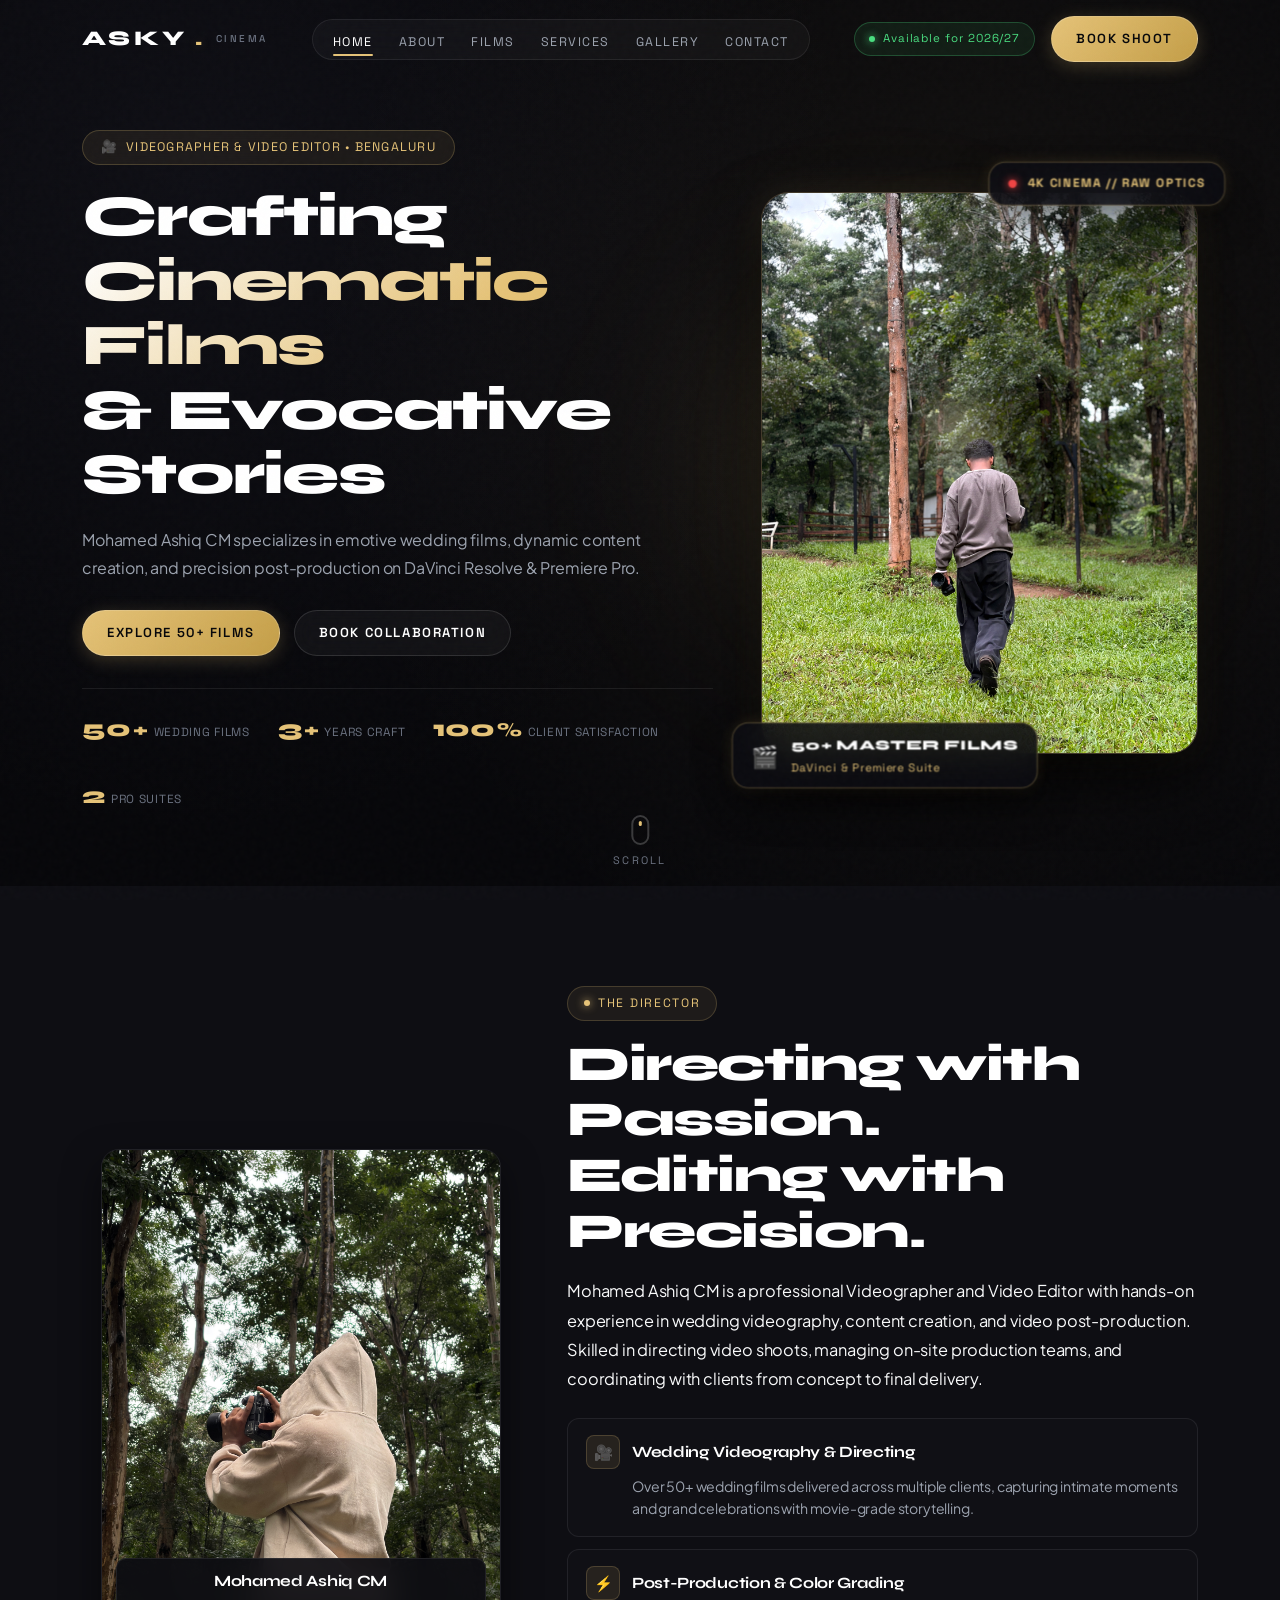
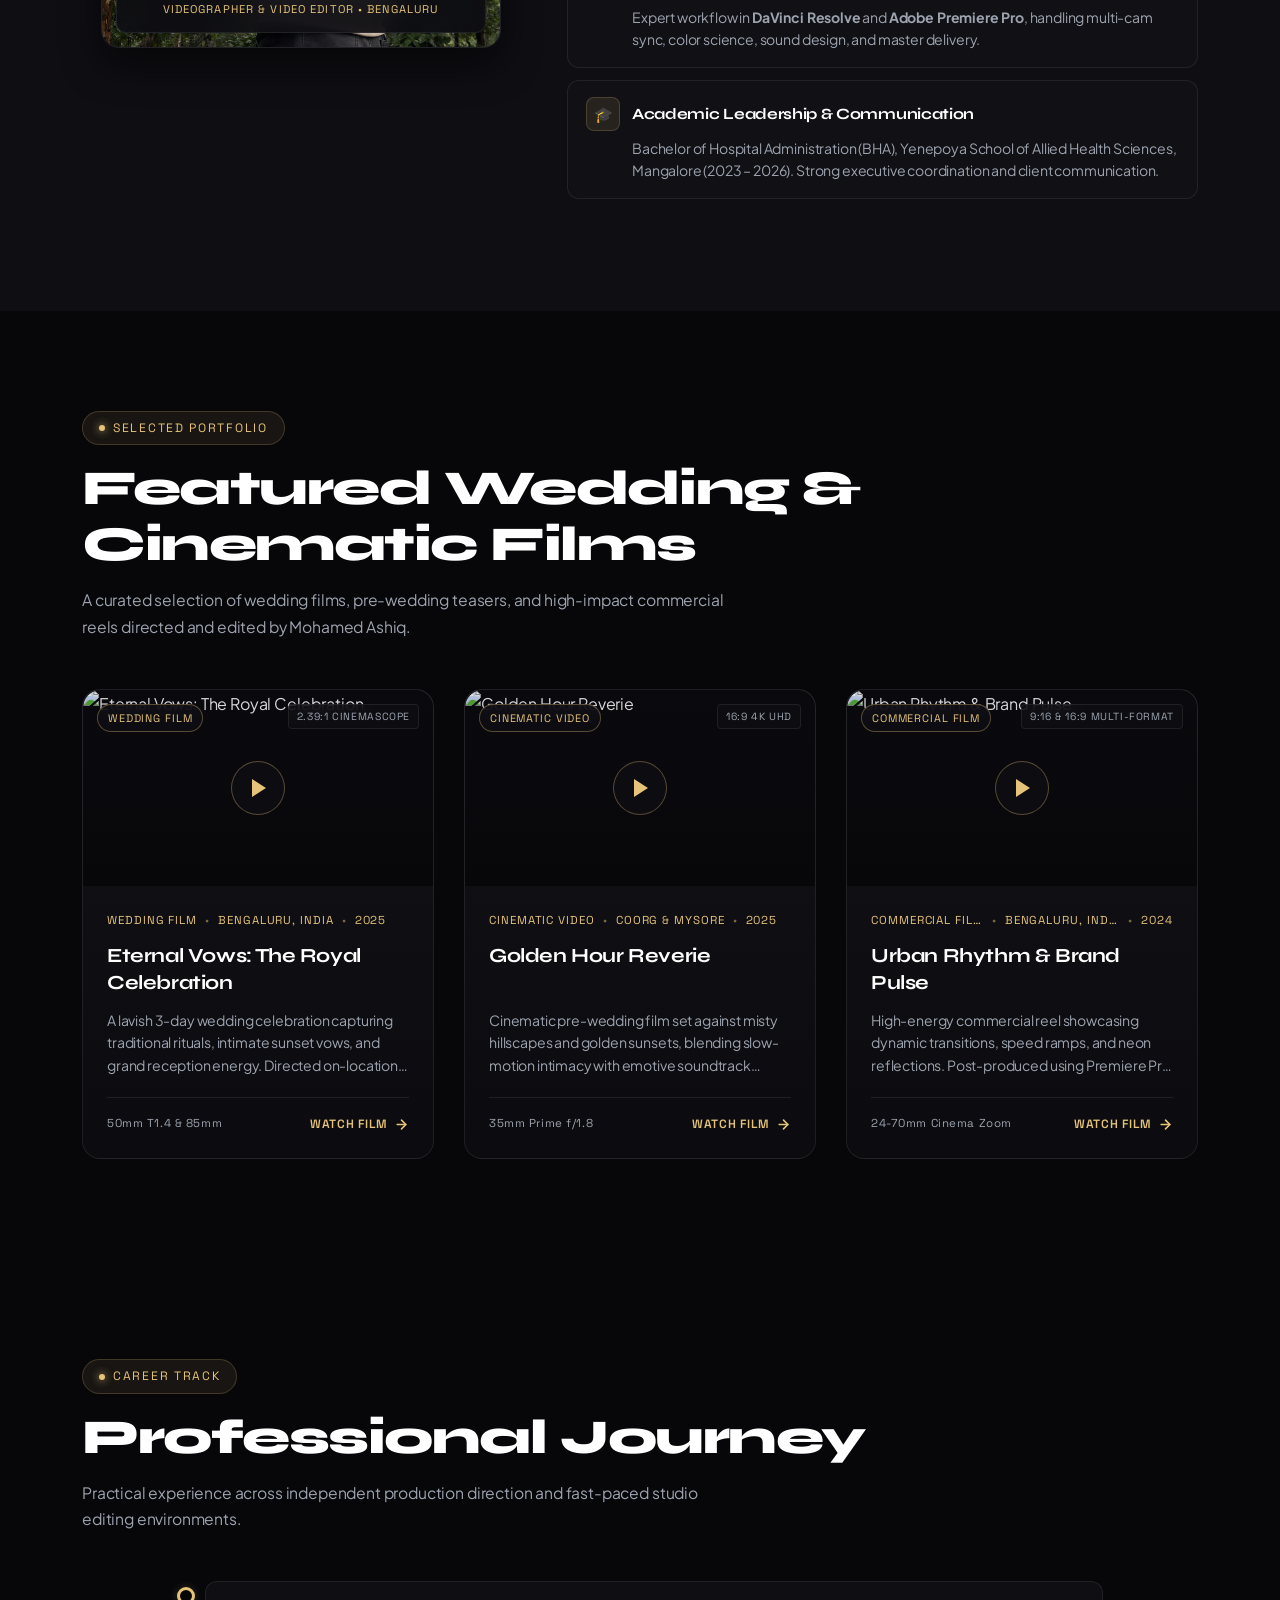
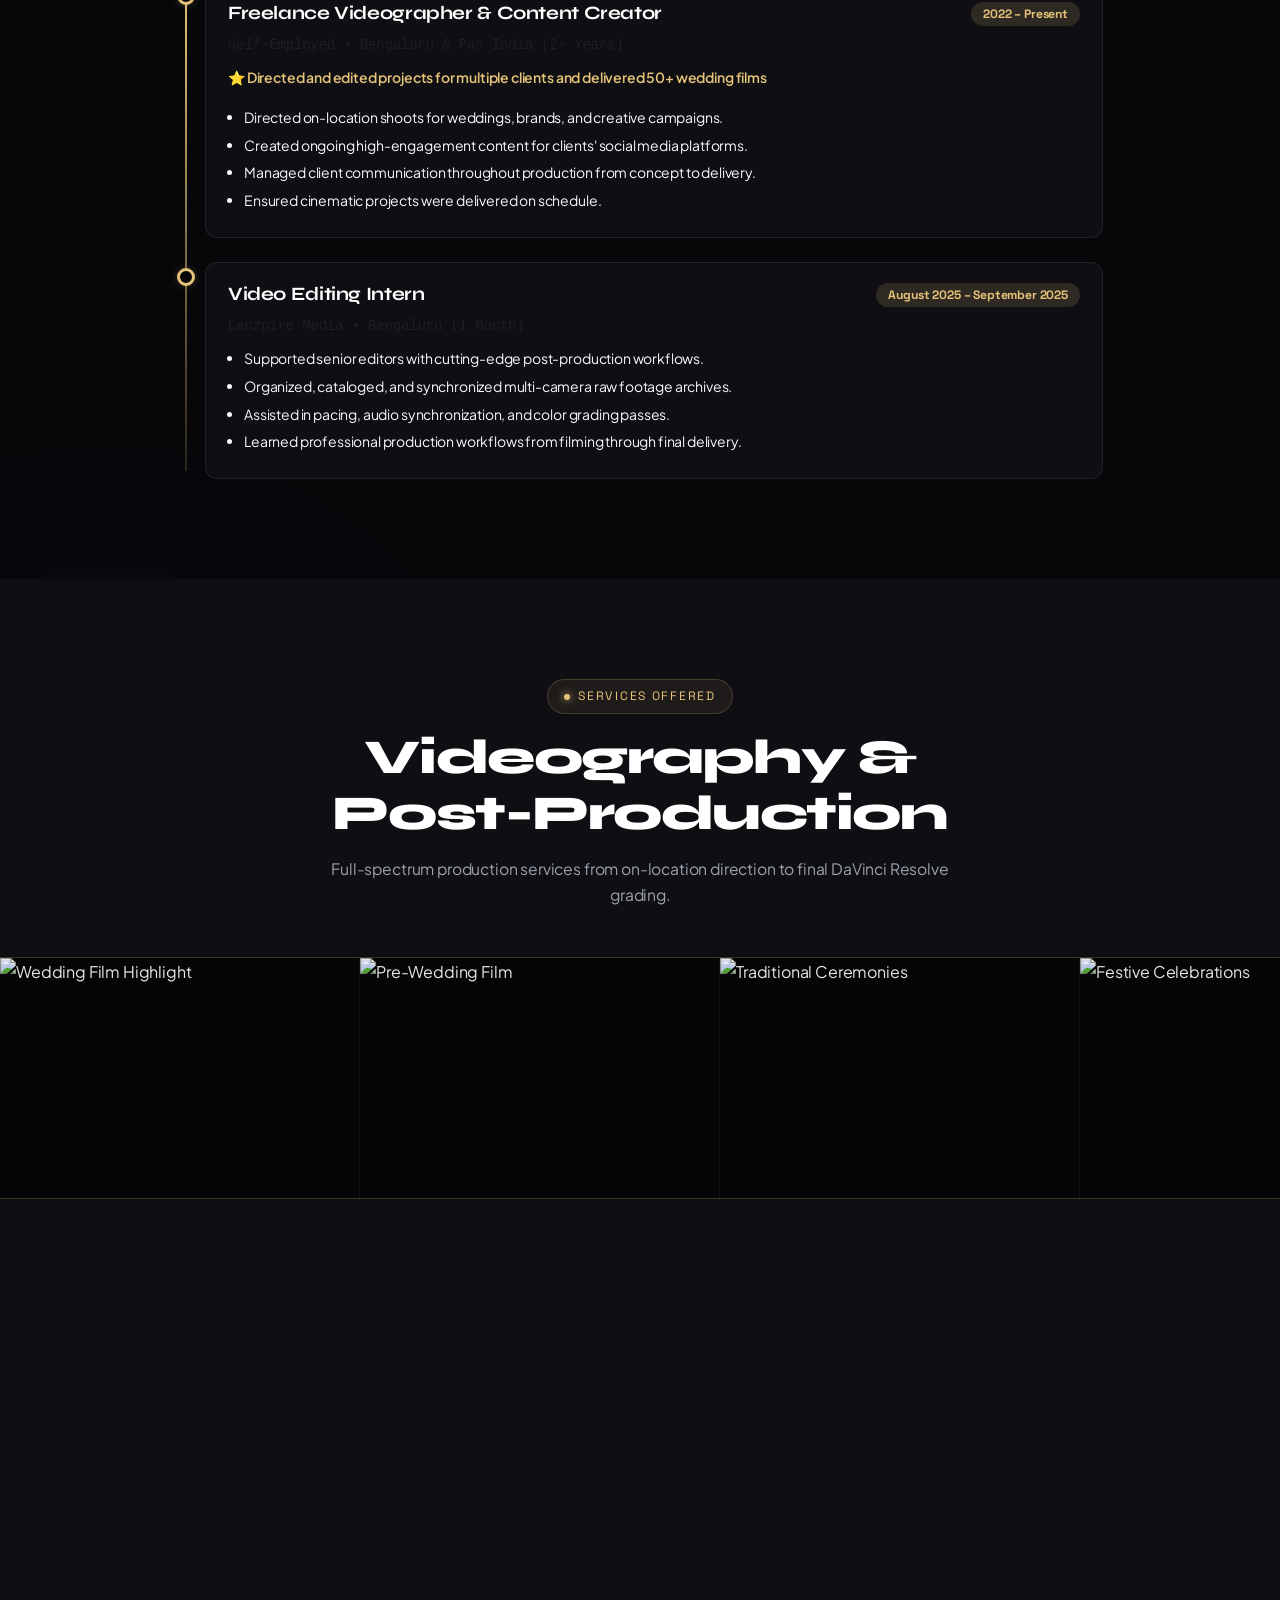
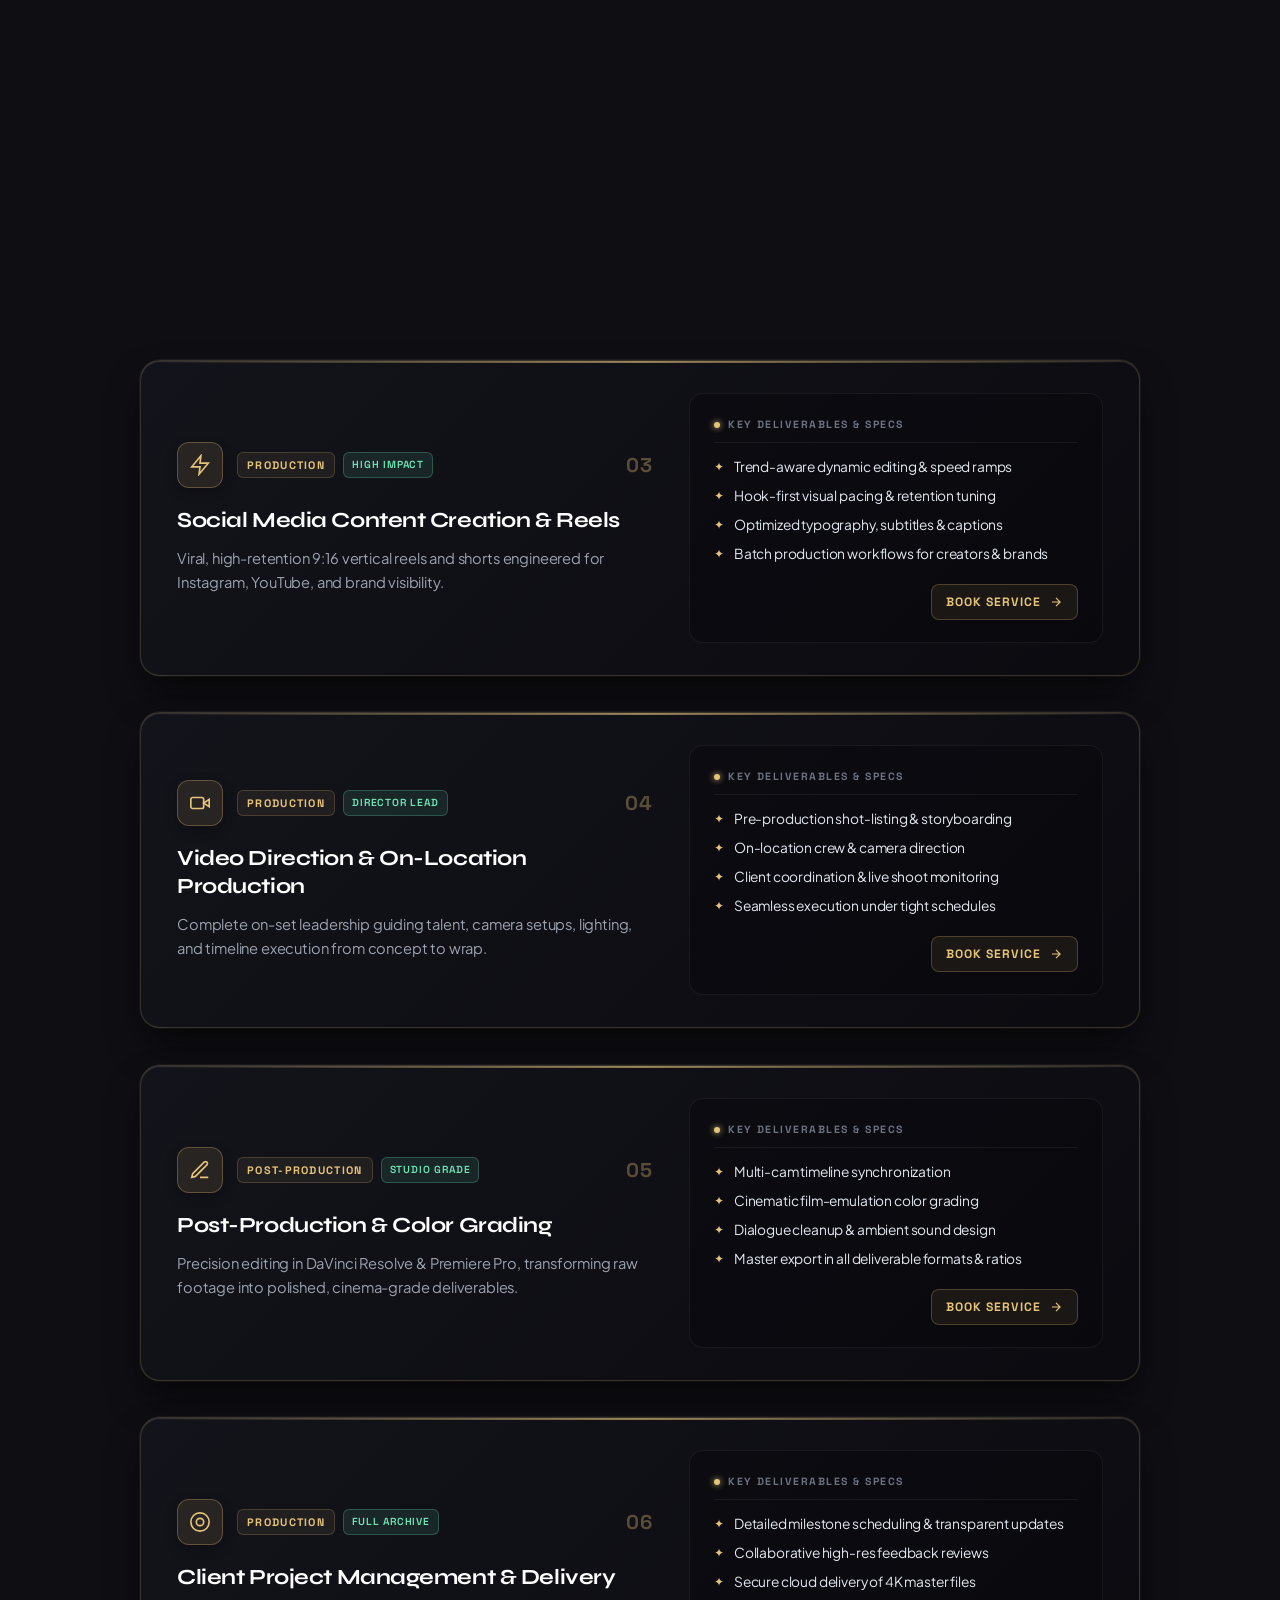
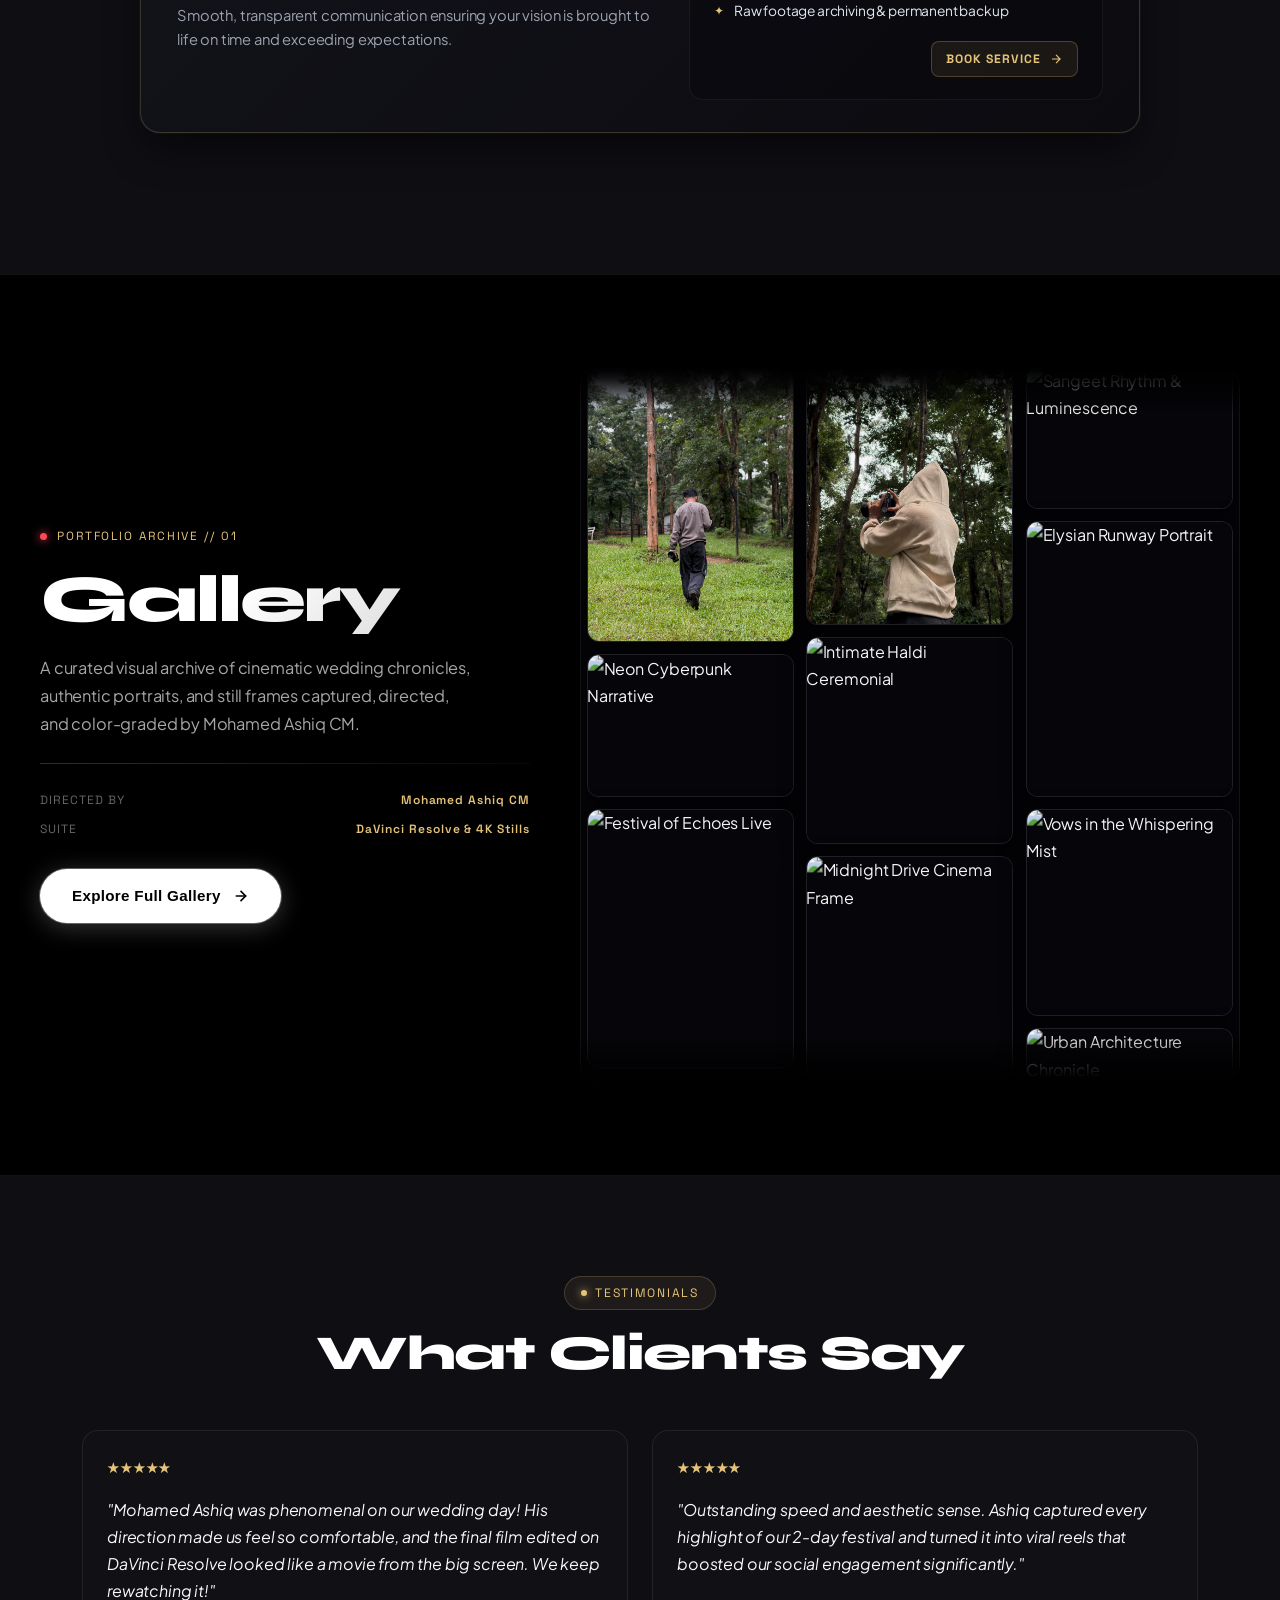
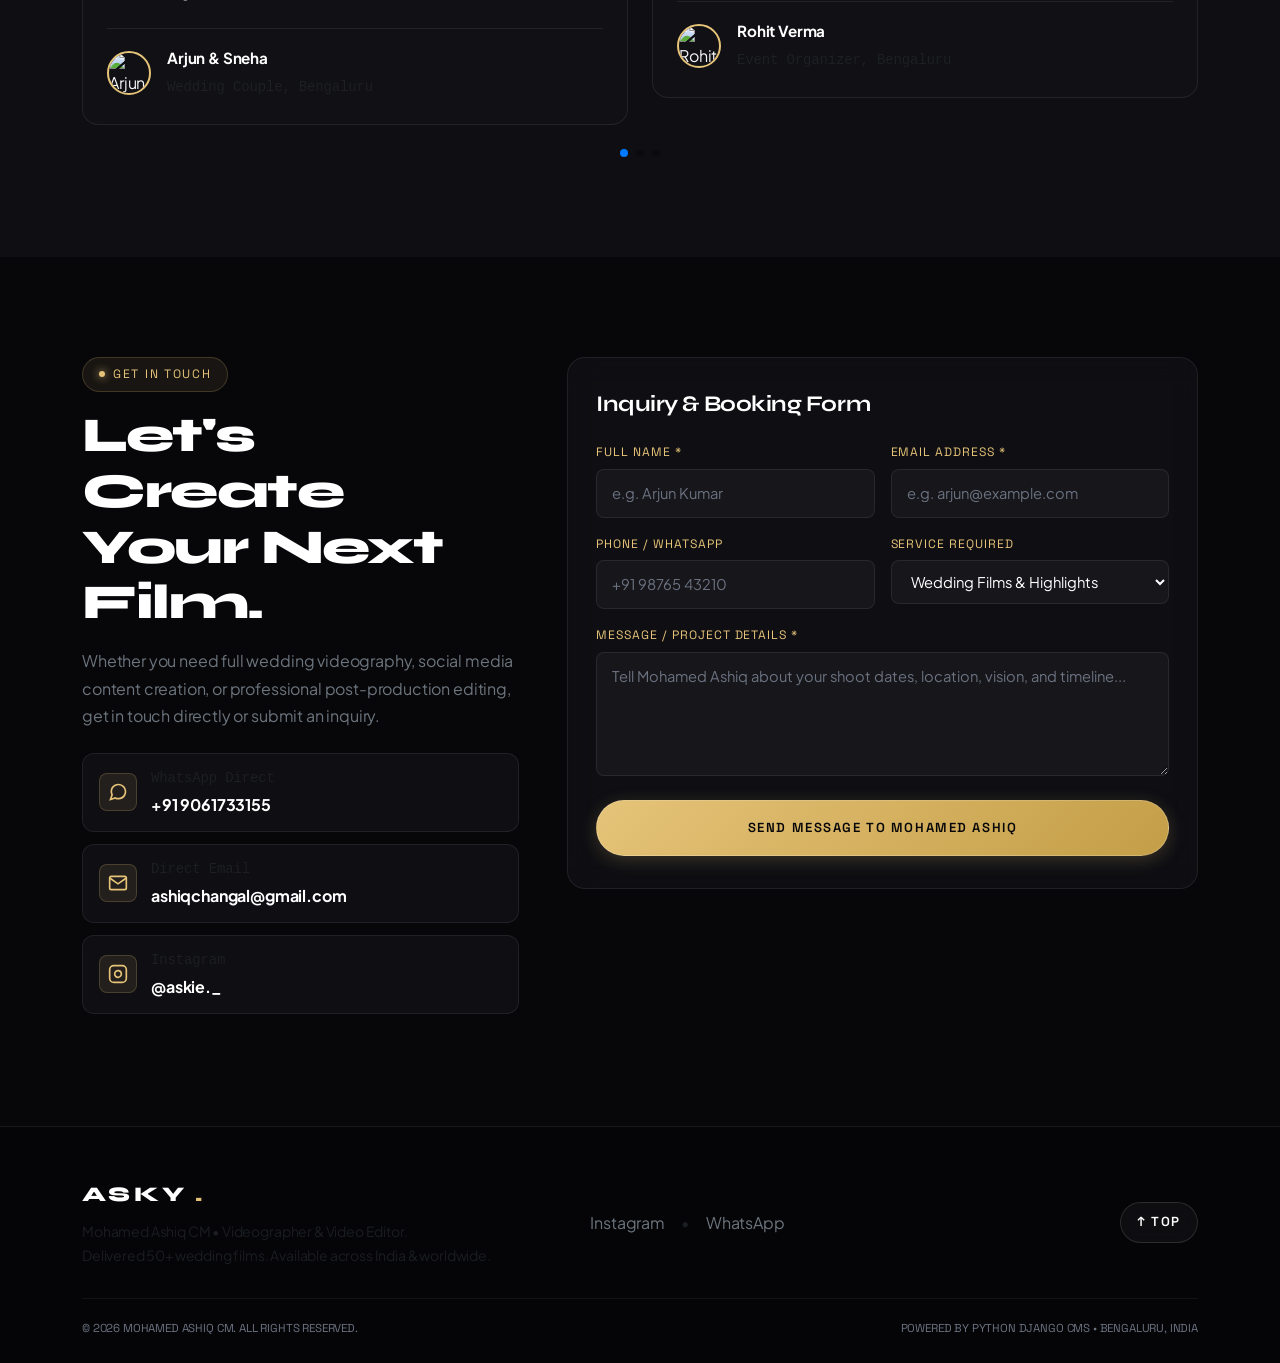
==== commit 1176bcff: "Error and bug fixing" ====
--- a/index.html
+++ b/index.html
@@ -1147,64 +1147,59 @@
     </footer>
 
     <!-- MODAL 1: FULLSCREEN CINEMATIC LIGHTBOX -->
-    <div id="cinematic-lightbox-modal" class="cinematic-modal" role="dialog" aria-modal="true"
-        aria-label="Photo Lightbox">
+    <div id="cinematic-lightbox-modal" class="cinematic-lightbox-modal" aria-hidden="true" role="dialog" aria-label="Photo Lightbox Stage">
         <div class="lightbox-backdrop"></div>
-        <button id="lightbox-close-btn" class="modal-close-icon-btn" aria-label="Close Lightbox"
-            data-cursor="hover">&times;</button>
-        <button id="lightbox-prev-btn" class="lightbox-nav-btn lightbox-prev" aria-label="Previous Photo"
-            data-cursor="hover">&#10094;</button>
-        <button id="lightbox-next-btn" class="lightbox-nav-btn lightbox-next" aria-label="Next Photo"
-            data-cursor="hover">&#10095;</button>
-
-        <div class="lightbox-container">
+        <div class="lightbox-stage-container">
+            <!-- Top HUD Bar -->
+            <div class="lightbox-top-hud">
+                <div class="lightbox-brand-pill">
+                    <span class="hud-rec-dot"></span>
+                    <span id="lightbox-roll-tag">ROLL // MASTER</span>
+                </div>
+                <div class="lightbox-info-center">
+                    <h2 id="lightbox-title" class="lightbox-title-text">Photography Frame</h2>
+                    <div id="lightbox-meta" class="lightbox-meta-specs">Location • Lens Specs • 2026</div>
+                </div>
+                <div class="lightbox-hud-right">
+                    <span id="lightbox-counter" class="lightbox-counter-badge">1 / 16</span>
+                    <button id="lightbox-close-btn" class="lightbox-close-btn" aria-label="Close Lightbox (Esc)" data-cursor="hover">✕</button>
+                </div>
+            </div>
+
+            <!-- Lightbox Main Stage -->
             <div class="lightbox-main-stage">
+                <button id="lightbox-prev-btn" class="lightbox-nav-btn lightbox-prev" aria-label="Previous Frame" data-cursor="hover">&#10094;</button>
+
                 <div class="lightbox-image-wrapper" id="lightbox-image-wrapper">
-                    <!-- Top HUD -->
-                    <div class="lightbox-top-hud">
-                        <span id="lightbox-roll-tag">ROLL // MASTER</span>
-                        <span id="lightbox-counter">1 / 16</span>
-                    </div>
-
-                    <!-- Viewfinder Corners -->
-                    <div class="lightbox-viewfinder" aria-hidden="true">
-                        <span class="frame-corner top-left"></span>
-                        <span class="frame-corner top-right"></span>
-                        <span class="frame-corner bottom-left"></span>
-                        <span class="frame-corner bottom-right"></span>
-                    </div>
-
-                    <img id="lightbox-image" src="" alt="Expanded Master Frame">
-                </div>
-
-                <div class="lightbox-caption-bar">
-                    <h3 id="lightbox-title" class="lightbox-title"></h3>
-                    <div id="lightbox-meta" class="lightbox-meta"></div>
-                </div>
-            </div>
-
-            <!-- Interactive Film-Strip Reel -->
-            <div class="lightbox-filmstrip-wrapper">
-                <div class="lightbox-filmstrip-label">FRAME INDEX // QUICK JUMP</div>
-                <div class="lightbox-filmstrip" id="lightbox-filmstrip"></div>
+                    <img id="lightbox-image" src="img/IMG_1013.JPG" alt="Expanded Photography Frame" class="lightbox-active-img">
+                </div>
+
+                <button id="lightbox-next-btn" class="lightbox-nav-btn lightbox-next" aria-label="Next Frame" data-cursor="hover">&#10095;</button>
+            </div>
+
+            <!-- Lightbox Bottom Filmstrip -->
+            <div class="lightbox-filmstrip-tray">
+                <div class="lightbox-filmstrip" id="lightbox-filmstrip">
+                    <!-- Filmstrip thumbnails dynamically populated -->
+                </div>
             </div>
         </div>
     </div>
 
-    <!-- MODAL 2: CINEMATIC VIDEO PLAYER -->
-    <div id="cinematic-video-modal" class="cinematic-modal" role="dialog" aria-modal="true" aria-label="Video Player">
+    <!-- MODAL 2: CINEMATIC VIDEO THEATER MODAL -->
+    <div id="cinematic-video-modal" class="cinematic-video-modal" aria-hidden="true" role="dialog" aria-label="Video Player Stage">
         <div class="modal-backdrop-cinematic"></div>
-        <button id="video-modal-close-btn" class="modal-close-icon-btn" aria-label="Close Video">&times;</button>
-
-        <div class="video-modal-dialog">
-            <div class="mb-3 d-flex justify-content-between align-items-center">
-                <h4 id="video-modal-title" class="mb-0 text-white font-monospace"
-                    style="font-size: 1.1rem; letter-spacing: 0.12em;"></h4>
-                <span class="badge"
-                    style="background: var(--accent-gold); color: #000; font-family: var(--font-mono);">4K MASTER</span>
-            </div>
-            <div class="video-modal-screen">
-                <video id="video-modal-player" controls playsinline preload="auto">
+        <div class="modal-content-stage">
+            <div class="modal-top-bar">
+                <div class="modal-title-wrap">
+                    <span class="rec-dot-live"></span>
+                    <span id="video-modal-title" class="modal-film-title">Cinematic Showreel</span>
+                </div>
+                <button id="video-modal-close-btn" class="modal-close-icon-btn" aria-label="Close Video Theater" data-cursor="hover">✕</button>
+            </div>
+            <div class="modal-video-container">
+                <video id="video-modal-player" controls preload="metadata" playsinline class="modal-html5-player">
+                    <source src="" type="video/mp4">
                     Your browser does not support HTML5 cinema playback.
                 </video>
             </div>
--- a/css/components.css
+++ b/css/components.css
@@ -1974,82 +1974,7 @@
 }
 
 /* ==========================================================================
-   9. MODALS
-   ========================================================================== */
-.cinematic-modal {
-    position: fixed;
-    inset: 0;
-    z-index: 9999;
-    display: none;
-    align-items: center;
-    justify-content: center;
-    padding: 20px;
-}
-
-.cinematic-modal.is-active {
-    display: flex;
-}
-
-.modal-backdrop-cinematic,
-.lightbox-backdrop {
-    position: absolute;
-    inset: 0;
-    background: rgba(4, 4, 6, 0.94);
-    backdrop-filter: blur(20px);
-}
-
-.video-modal-dialog {
-    position: relative;
-    z-index: 10;
-    width: 100%;
-    max-width: 950px;
-    background: #0d0d12;
-    border: 1px solid var(--border-gold);
-    border-radius: 16px;
-    padding: 20px;
-    box-shadow: 0 30px 80px rgba(0, 0, 0, 0.8);
-}
-
-.video-modal-screen {
-    width: 100%;
-    aspect-ratio: 16 / 9;
-    background: #000;
-    border-radius: 10px;
-    overflow: hidden;
-}
-
-.video-modal-screen video {
-    width: 100%;
-    height: 100%;
-    object-fit: contain;
-}
-
-.modal-close-icon-btn {
-    position: absolute;
-    top: 20px;
-    right: 20px;
-    z-index: 20;
-    width: 40px;
-    height: 40px;
-    border-radius: 50%;
-    background: rgba(255, 255, 255, 0.08);
-    border: 1px solid var(--border-subtle);
-    color: var(--text-pure-white);
-    font-size: 1.4rem;
-    display: flex;
-    align-items: center;
-    justify-content: center;
-    cursor: pointer;
-    transition: var(--transition-fast);
-}
-
-.modal-close-icon-btn:hover {
-    background: var(--accent-gold);
-    color: #07070a;
-}
-
-/* ==========================================================================
-   MODALS: FULLSCREEN LIGHTBOX & VIDEO THEATER
+   9. MODALS: FULLSCREEN LIGHTBOX & VIDEO THEATER
    ========================================================================== */
 .cinematic-lightbox-modal {
     position: fixed;
@@ -2369,6 +2294,29 @@
     color: var(--accent-gold);
 }
 
+.modal-close-icon-btn {
+    width: 38px;
+    height: 38px;
+    border-radius: 50%;
+    background: rgba(255, 255, 255, 0.08);
+    border: 1px solid rgba(255, 255, 255, 0.2);
+    color: #ffffff;
+    font-size: 1.1rem;
+    display: flex;
+    align-items: center;
+    justify-content: center;
+    cursor: pointer;
+    transition: all 0.25s ease;
+    flex-shrink: 0;
+}
+
+.modal-close-icon-btn:hover {
+    background: var(--accent-gold);
+    color: #050508;
+    border-color: var(--accent-gold);
+    transform: rotate(90deg);
+}
+
 .modal-video-container {
     width: 100%;
     aspect-ratio: 16 / 9;
@@ -2415,16 +2363,17 @@
     min-height: 100vh;
     background: #050508;
     color: #ffffff;
-    padding-top: 120px;
+    padding-top: 130px;
     padding-bottom: 80px;
     overflow-x: hidden;
+    z-index: 1;
 }
 
 .gallery-page-hero {
     position: relative;
-    padding: 30px 0 50px;
+    padding: 20px 0 36px;
     text-align: center;
-    max-width: 860px;
+    max-width: 880px;
     margin: 0 auto;
 }
 
@@ -2438,17 +2387,18 @@
     color: var(--accent-gold);
     background: rgba(229, 195, 120, 0.08);
     border: 1px solid rgba(229, 195, 120, 0.25);
-    padding: 6px 16px;
+    padding: 6px 18px;
     border-radius: 999px;
     text-transform: uppercase;
     margin-bottom: 18px;
+    backdrop-filter: blur(10px);
 }
 
 .gallery-page-title {
-    font-family: var(--font-display, 'Syne', sans-serif);
-    font-size: clamp(2.8rem, 5.5vw, 4.6rem);
+    font-family: var(--font-heading, 'Syne', sans-serif);
+    font-size: clamp(2.6rem, 5vw, 4.4rem);
     font-weight: 800;
-    line-height: 1.05;
+    line-height: 1.08;
     letter-spacing: -0.03em;
     color: #ffffff;
     margin-bottom: 16px;
@@ -2462,7 +2412,7 @@
     line-height: 1.7;
     color: var(--text-secondary);
     max-width: 680px;
-    margin: 0 auto 30px;
+    margin: 0 auto 32px;
 }
 
 /* Interactive Category Filter Bar */
@@ -2472,23 +2422,23 @@
     justify-content: center;
     flex-wrap: wrap;
     gap: 10px;
-    margin-bottom: 50px;
+    margin-bottom: 48px;
     padding: 8px;
-    background: rgba(14, 14, 20, 0.75);
+    background: rgba(14, 14, 20, 0.85);
     border: 1px solid var(--border-subtle);
     border-radius: 999px;
     max-width: fit-content;
     margin-left: auto;
     margin-right: auto;
     backdrop-filter: blur(16px);
-    box-shadow: 0 10px 30px rgba(0, 0, 0, 0.5);
+    box-shadow: 0 10px 30px rgba(0, 0, 0, 0.5), inset 0 1px 0 rgba(255, 255, 255, 0.05);
 }
 
 .gallery-filter-btn {
     display: inline-flex;
     align-items: center;
     gap: 8px;
-    padding: 10px 20px;
+    padding: 10px 22px;
     background: transparent;
     border: 1px solid transparent;
     border-radius: 999px;
@@ -2499,47 +2449,57 @@
     cursor: pointer;
     transition: all 0.3s cubic-bezier(0.16, 1, 0.3, 1);
     outline: none;
+    user-select: none;
 }
 
 .gallery-filter-btn:hover {
     color: #ffffff;
-    background: rgba(255, 255, 255, 0.05);
+    background: rgba(255, 255, 255, 0.06);
 }
 
 .gallery-filter-btn.is-active {
     color: #050508;
     background: var(--accent-gold);
     font-weight: 700;
-    box-shadow: 0 4px 18px rgba(229, 195, 120, 0.35);
+    box-shadow: 0 4px 20px rgba(229, 195, 120, 0.4);
 }
 
 .gallery-filter-count {
     font-family: var(--font-mono);
-    font-size: 0.72rem;
-    opacity: 0.8;
-}
-
-/* Full Staggered Masonry Grid */
+    font-size: 0.74rem;
+    opacity: 0.85;
+}
+
+/* Full Multi-Column Masonry Grid — Seamless Fluid Flow */
 .gallery-grid-container {
     width: 100%;
-    max-width: 1680px;
+    max-width: 1600px;
     margin: 0 auto;
-    padding: 0 30px;
+    padding: 0 24px;
 }
 
 .gallery-masonry-grid {
-    display: grid;
-    grid-template-columns: repeat(auto-fill, minmax(360px, 1fr));
-    gap: 26px;
-    align-items: start;
+    display: flex;
+    gap: 24px;
+    align-items: flex-start;
+    width: 100%;
+}
+
+.gallery-col {
+    flex: 1;
+    display: flex;
+    flex-direction: column;
+    gap: 24px;
+    min-width: 0;
 }
 
 .gallery-grid-card {
     position: relative;
+    width: 100%;
     border-radius: 16px;
     overflow: hidden;
-    background: #09090e;
-    border: 1px solid rgba(229, 195, 120, 0.18);
+    background: #0d0d14;
+    border: 1px solid rgba(229, 195, 120, 0.16);
     cursor: pointer;
     transition: transform 0.4s cubic-bezier(0.16, 1, 0.3, 1),
                 border-color 0.4s ease,
@@ -2548,7 +2508,7 @@
 }
 
 .gallery-grid-card:hover {
-    border-color: rgba(229, 195, 120, 0.7);
+    border-color: rgba(229, 195, 120, 0.75);
     box-shadow: 0 20px 45px rgba(0, 0, 0, 0.85), 0 0 30px rgba(229, 195, 120, 0.25);
     transform: translateY(-6px) scale(1.015);
     z-index: 10;
@@ -2558,7 +2518,7 @@
     position: relative;
     width: 100%;
     overflow: hidden;
-    background: #06060a;
+    background: #08080c;
 }
 
 .gallery-card-aspect.ratio-portrait {
@@ -2583,13 +2543,14 @@
     object-fit: cover;
     display: block;
     transform: scale(1.005);
-    filter: brightness(0.94) contrast(1.04);
+    filter: brightness(0.95) contrast(1.03);
     transition: transform 0.8s cubic-bezier(0.16, 1, 0.3, 1), filter 0.8s ease;
+    background-color: #12121c;
 }
 
 .gallery-grid-card:hover .gallery-card-img {
     transform: scale(1.08);
-    filter: brightness(1.03) contrast(1.08);
+    filter: brightness(1.04) contrast(1.08);
 }
 
 /* Card Viewfinder HUD Overlays */
@@ -2611,7 +2572,7 @@
     letter-spacing: 0.1em;
     color: var(--accent-gold);
     background: rgba(7, 7, 10, 0.85);
-    padding: 4px 9px;
+    padding: 4px 10px;
     border-radius: 6px;
     border: 1px solid rgba(229, 195, 120, 0.3);
     backdrop-filter: blur(8px);
@@ -2623,7 +2584,7 @@
     letter-spacing: 0.08em;
     color: #ffffff;
     background: rgba(255, 255, 255, 0.14);
-    padding: 4px 9px;
+    padding: 4px 10px;
     border-radius: 6px;
     text-transform: uppercase;
     backdrop-filter: blur(8px);
@@ -2633,7 +2594,7 @@
     position: absolute;
     inset: auto 0 0 0;
     background: linear-gradient(0deg, rgba(5, 5, 8, 0.95) 0%, rgba(5, 5, 8, 0.6) 60%, transparent 100%);
-    padding: 24px 20px 18px;
+    padding: 26px 20px 18px;
     display: flex;
     flex-direction: column;
     justify-content: flex-end;
@@ -2695,15 +2656,16 @@
 .gallery-cta-section {
     margin-top: 80px;
     padding: 60px 40px;
-    background: linear-gradient(165deg, rgba(20, 20, 30, 0.8) 0%, rgba(10, 10, 15, 0.95) 100%);
+    background: linear-gradient(165deg, rgba(20, 20, 30, 0.85) 0%, rgba(10, 10, 15, 0.98) 100%);
     border: 1px solid var(--border-gold);
     border-radius: 24px;
     text-align: center;
     box-shadow: 0 20px 60px rgba(0, 0, 0, 0.6), 0 0 30px rgba(229, 195, 120, 0.06);
+    backdrop-filter: blur(16px);
 }
 
 .gallery-cta-title {
-    font-family: var(--font-display, 'Syne', sans-serif);
+    font-family: var(--font-heading, 'Syne', sans-serif);
     font-size: clamp(2rem, 3.8vw, 3rem);
     font-weight: 800;
     color: #ffffff;
--- a/css/animations.css
+++ b/css/animations.css
@@ -1,6 +1,6 @@
 /**
  * ASKY VISUALS — Motion & Animation Stylesheet
- * 3D Camera Lens Journey, Custom Cursor & Parallax Physics
+ * 3D Camera Lens Journey, Custom Cursor & Micro-Interactions
  */
 
 /* ==========================================================================
@@ -19,7 +19,7 @@
     z-index: 9999999;
     opacity: 0;
     transform: scale(0.5);
-    transition: opacity 0.3s ease, border-color 0.3s ease, background 0.3s ease, width 0.3s cubic-bezier(0.16, 1, 0.3, 1), height 0.3s cubic-bezier(0.16, 1, 0.3, 1), margin 0.3s cubic-bezier(0.16, 1, 0.3, 1);
+    transition: opacity 0.25s ease, border-color 0.25s ease, background 0.25s ease, width 0.25s cubic-bezier(0.16, 1, 0.3, 1), height 0.25s cubic-bezier(0.16, 1, 0.3, 1), margin 0.25s cubic-bezier(0.16, 1, 0.3, 1);
     display: flex;
     align-items: center;
     justify-content: center;
@@ -37,7 +37,8 @@
     pointer-events: none;
     z-index: 99999999;
     opacity: 0;
-    transition: opacity 0.3s ease, transform 0.05s ease-out;
+    transition: opacity 0.25s ease;
+    will-change: transform;
 }
 
 .custom-cursor.is-active,
@@ -77,52 +78,18 @@
     opacity: 1;
 }
 
-/* ==========================================================================
-   2. AMBIENT LIGHTING BLOBS
-   ========================================================================== */
-.ambient-glow-blob {
-    position: fixed;
-    border-radius: 50%;
-    filter: blur(140px);
-    pointer-events: none;
-    z-index: 1;
-    opacity: 0.12;
+.custom-cursor.is-zoom {
+    width: 54px;
+    height: 54px;
+    margin: -27px 0 0 -27px;
+    background: rgba(229, 195, 120, 0.2);
+    border-color: var(--accent-gold);
 }
 
-.blob-1 {
-    top: -10vw;
-    right: -10vw;
-    width: 50vw;
-    height: 50vw;
-    background: radial-gradient(circle, #e5c378 0%, rgba(229, 195, 120, 0) 70%);
+.custom-cursor.is-zoom .custom-cursor-text {
+    opacity: 1;
 }
 
-.blob-2 {
-    bottom: -15vw;
-    left: -10vw;
-    width: 45vw;
-    height: 45vw;
-    background: radial-gradient(circle, #38bdf8 0%, rgba(56, 189, 248, 0) 70%);
-    opacity: 0.06;
+.custom-cursor.is-clicking {
+    transform: scale(0.85);
 }
-
-.blob-3 {
-    top: 50%;
-    left: 50%;
-    transform: translate(-50%, -50%);
-    width: 60vw;
-    height: 60vw;
-    background: radial-gradient(circle, rgba(229, 195, 120, 0.08) 0%, transparent 70%);
-}
-
-/* Film Grain */
-.film-grain-overlay {
-    position: fixed;
-    inset: 0;
-    width: 100vw;
-    height: 100vh;
-    pointer-events: none;
-    z-index: 999;
-    opacity: 0.035;
-    background-image: url("data:image/svg+xml,%3Csvg viewBox='0 0 200 200' xmlns='http://www.w3.org/2000/svg'%3E%3Cfilter id='noiseFilter'%3E%3CfeTurbulence type='fractalNoise' baseFrequency='0.8' numOctaves='3' stitchTiles='stitch'/%3E%3C/filter%3E%3Crect width='100%25' height='100%25' filter='url(%23noiseFilter)'/%3E%3C/svg%3E");
-}
--- a/css/responsive.css
+++ b/css/responsive.css
@@ -394,18 +394,64 @@
 
 @media (max-width: 991.98px) {
     .gallery-masonry-grid {
-        grid-template-columns: repeat(2, 1fr) !important;
         gap: 20px !important;
+    }
+    .gallery-col {
+        gap: 20px !important;
+    }
+    .gallery-grid-container {
+        padding: 0 16px;
     }
 }
 
 @media (max-width: 767.98px) {
     .gallery-masonry-grid {
-        grid-template-columns: 1fr !important;
-        gap: 18px !important;
+        flex-direction: column !important;
+        gap: 16px !important;
+    }
+
+    .gallery-col {
+        width: 100% !important;
+        gap: 16px !important;
     }
 
     .gallery-page-main {
         padding-top: 100px;
-    }
-}
+        padding-bottom: 50px;
+    }
+
+    .lightbox-stage-container {
+        padding: 14px 16px;
+    }
+
+    .lightbox-top-hud {
+        gap: 10px;
+    }
+
+    .lightbox-brand-pill {
+        display: none;
+    }
+
+    .lightbox-title-text {
+        font-size: 0.98rem;
+    }
+
+    .lightbox-nav-btn {
+        width: 42px;
+        height: 42px;
+        font-size: 1.1rem;
+    }
+
+    .lightbox-prev {
+        left: 8px;
+    }
+
+    .lightbox-next {
+        right: 8px;
+    }
+
+    .filmstrip-thumb {
+        width: 48px;
+        height: 34px;
+    }
+}
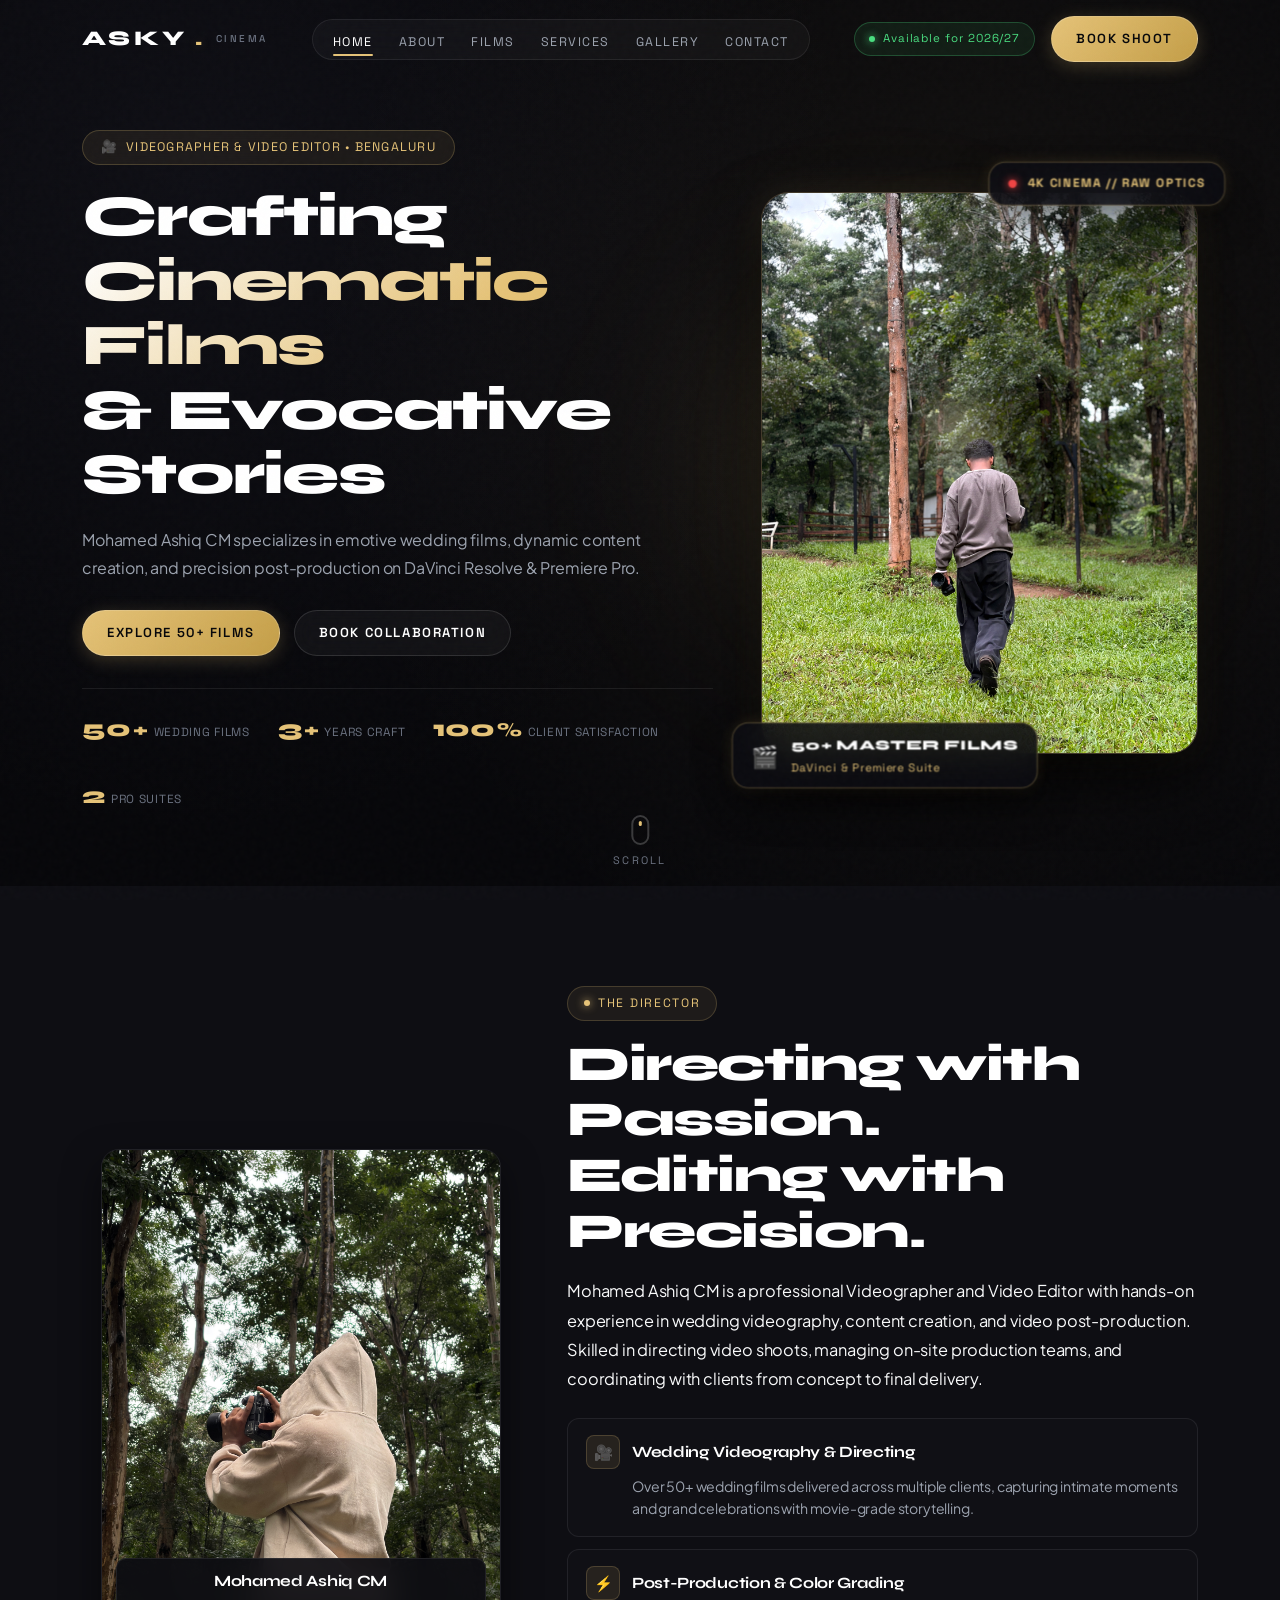
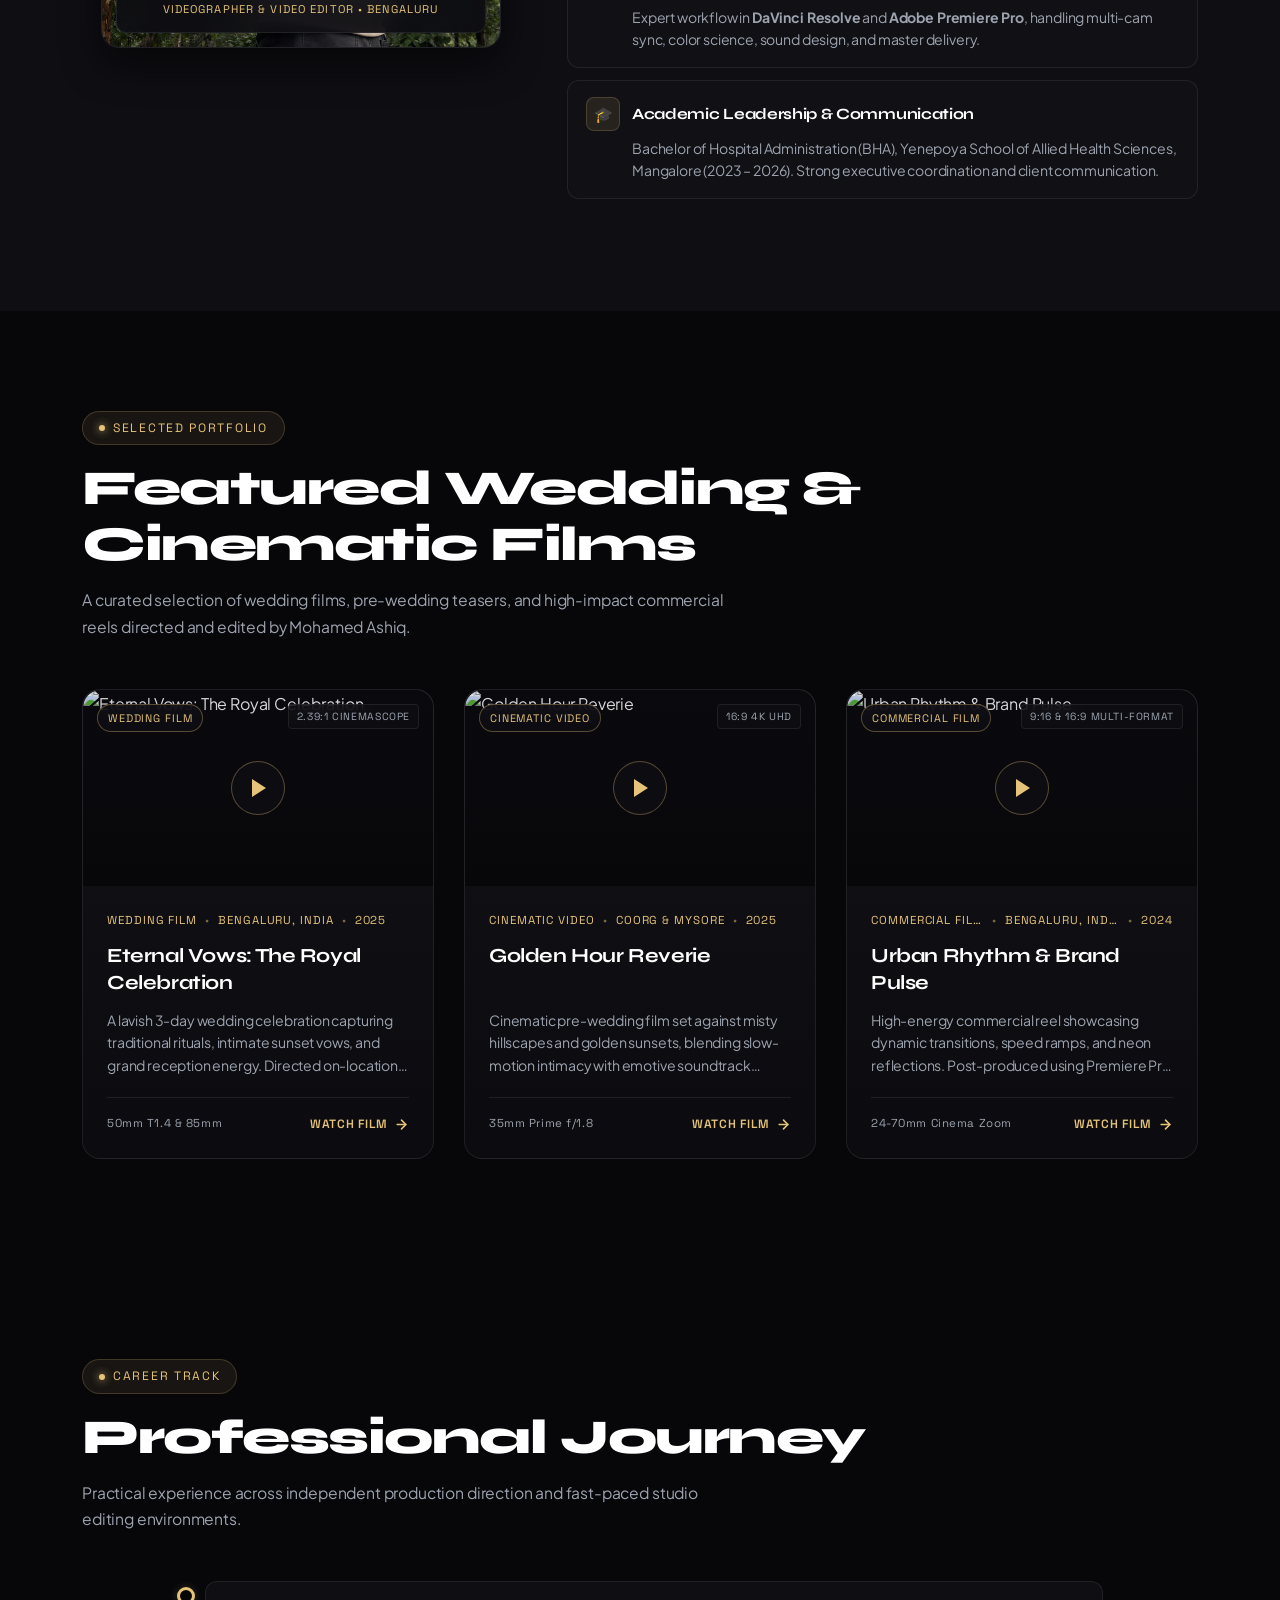
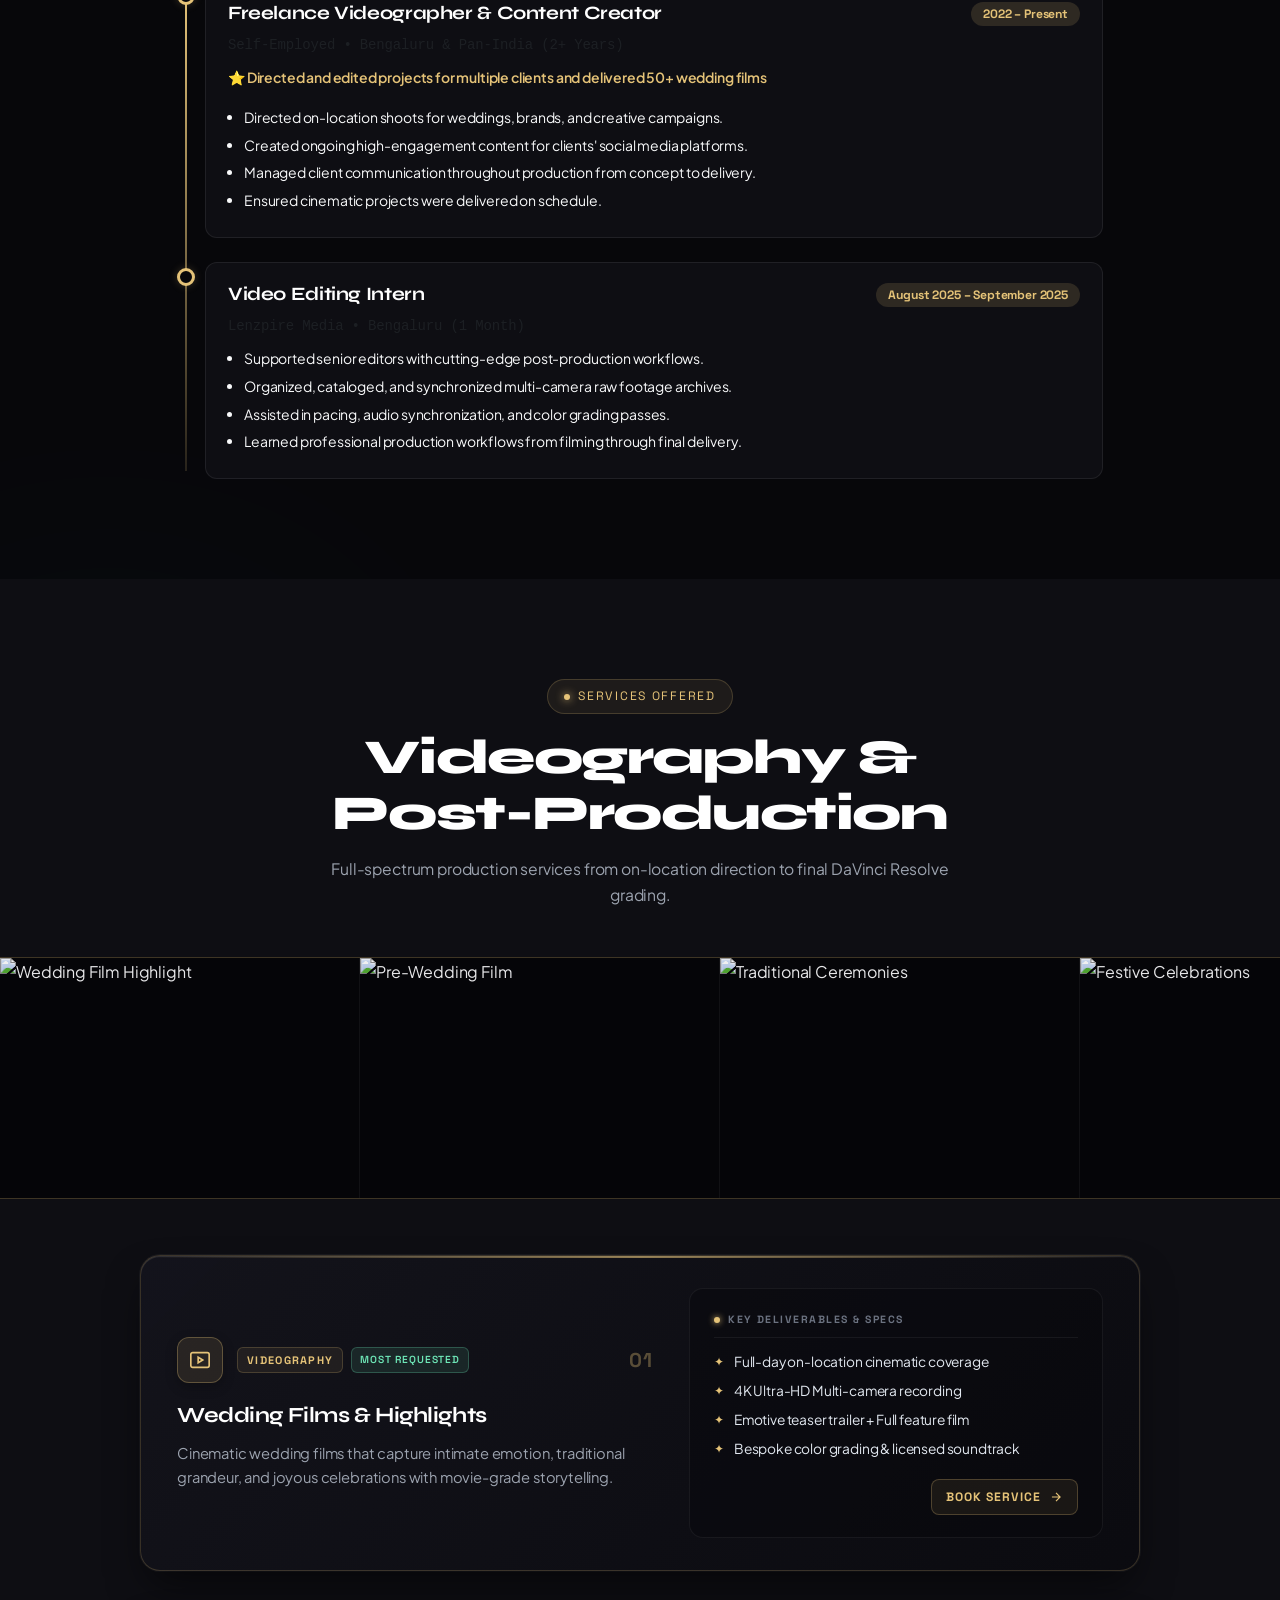
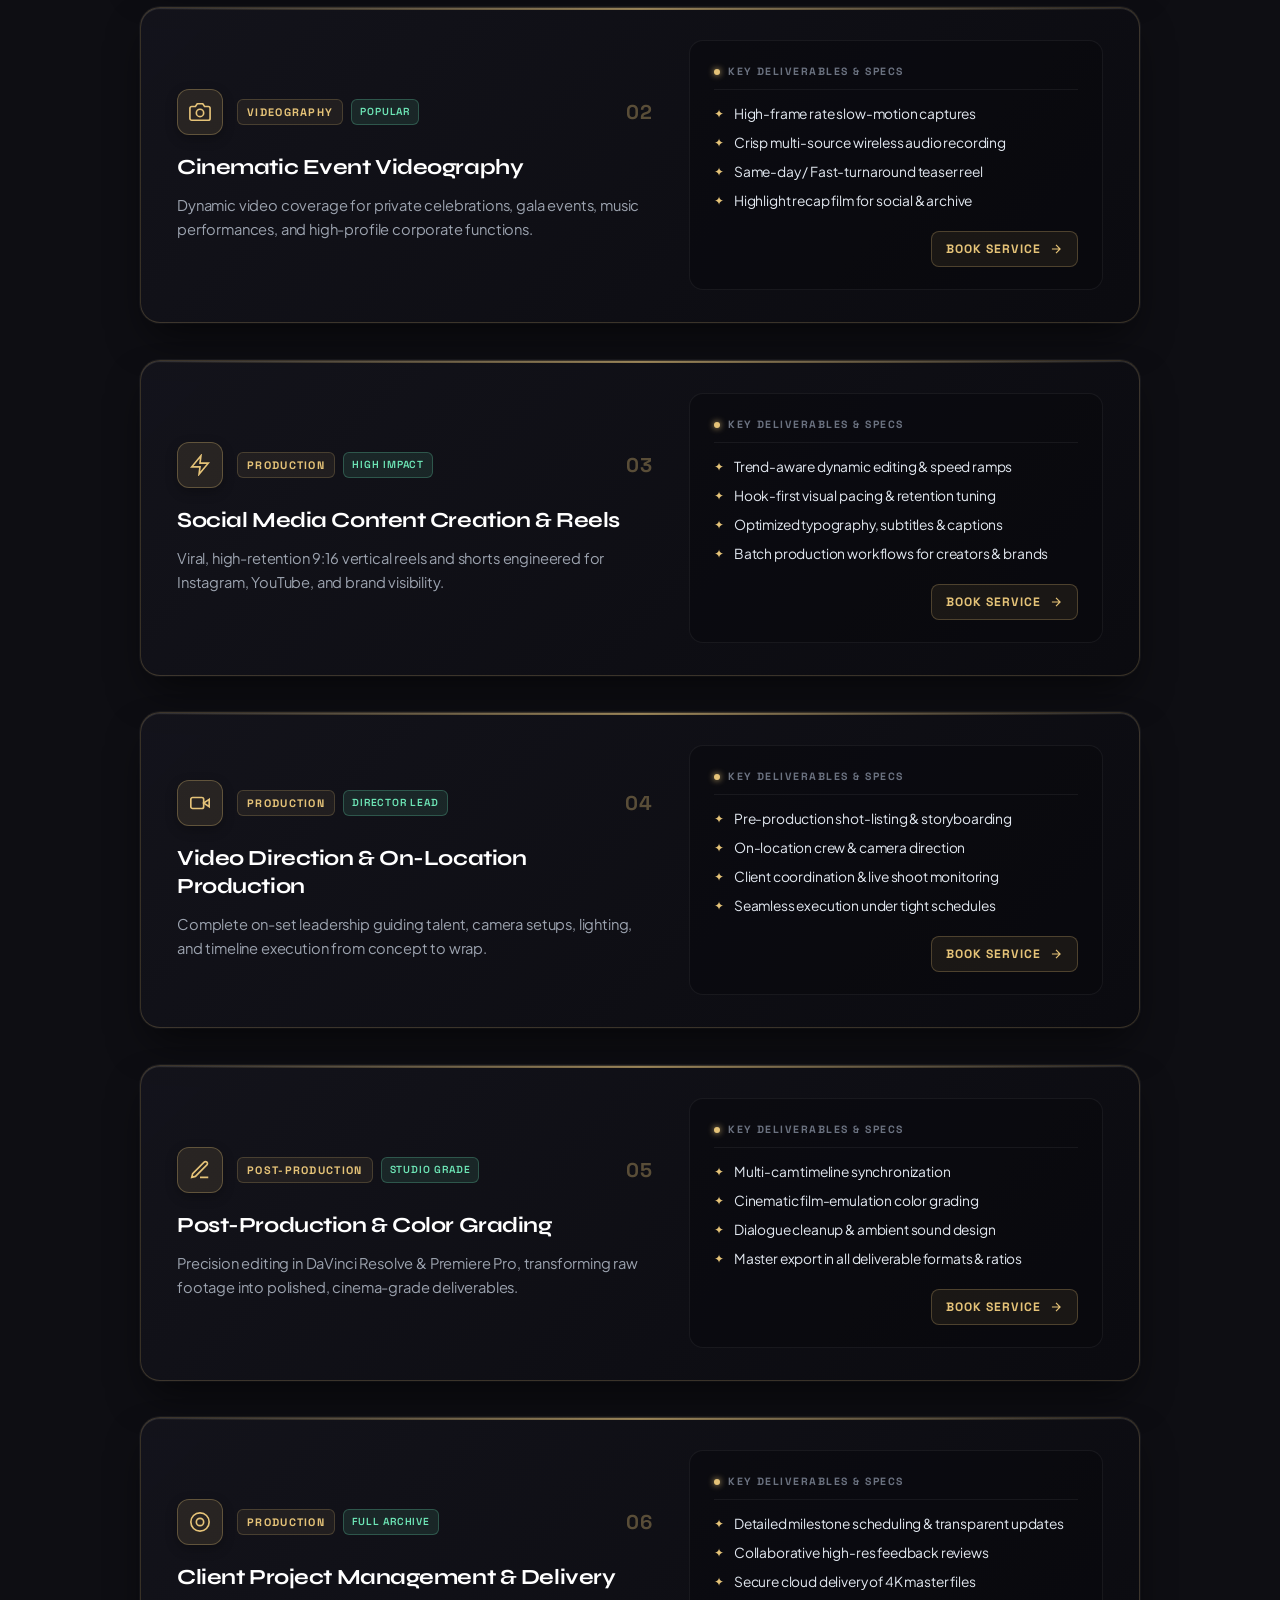
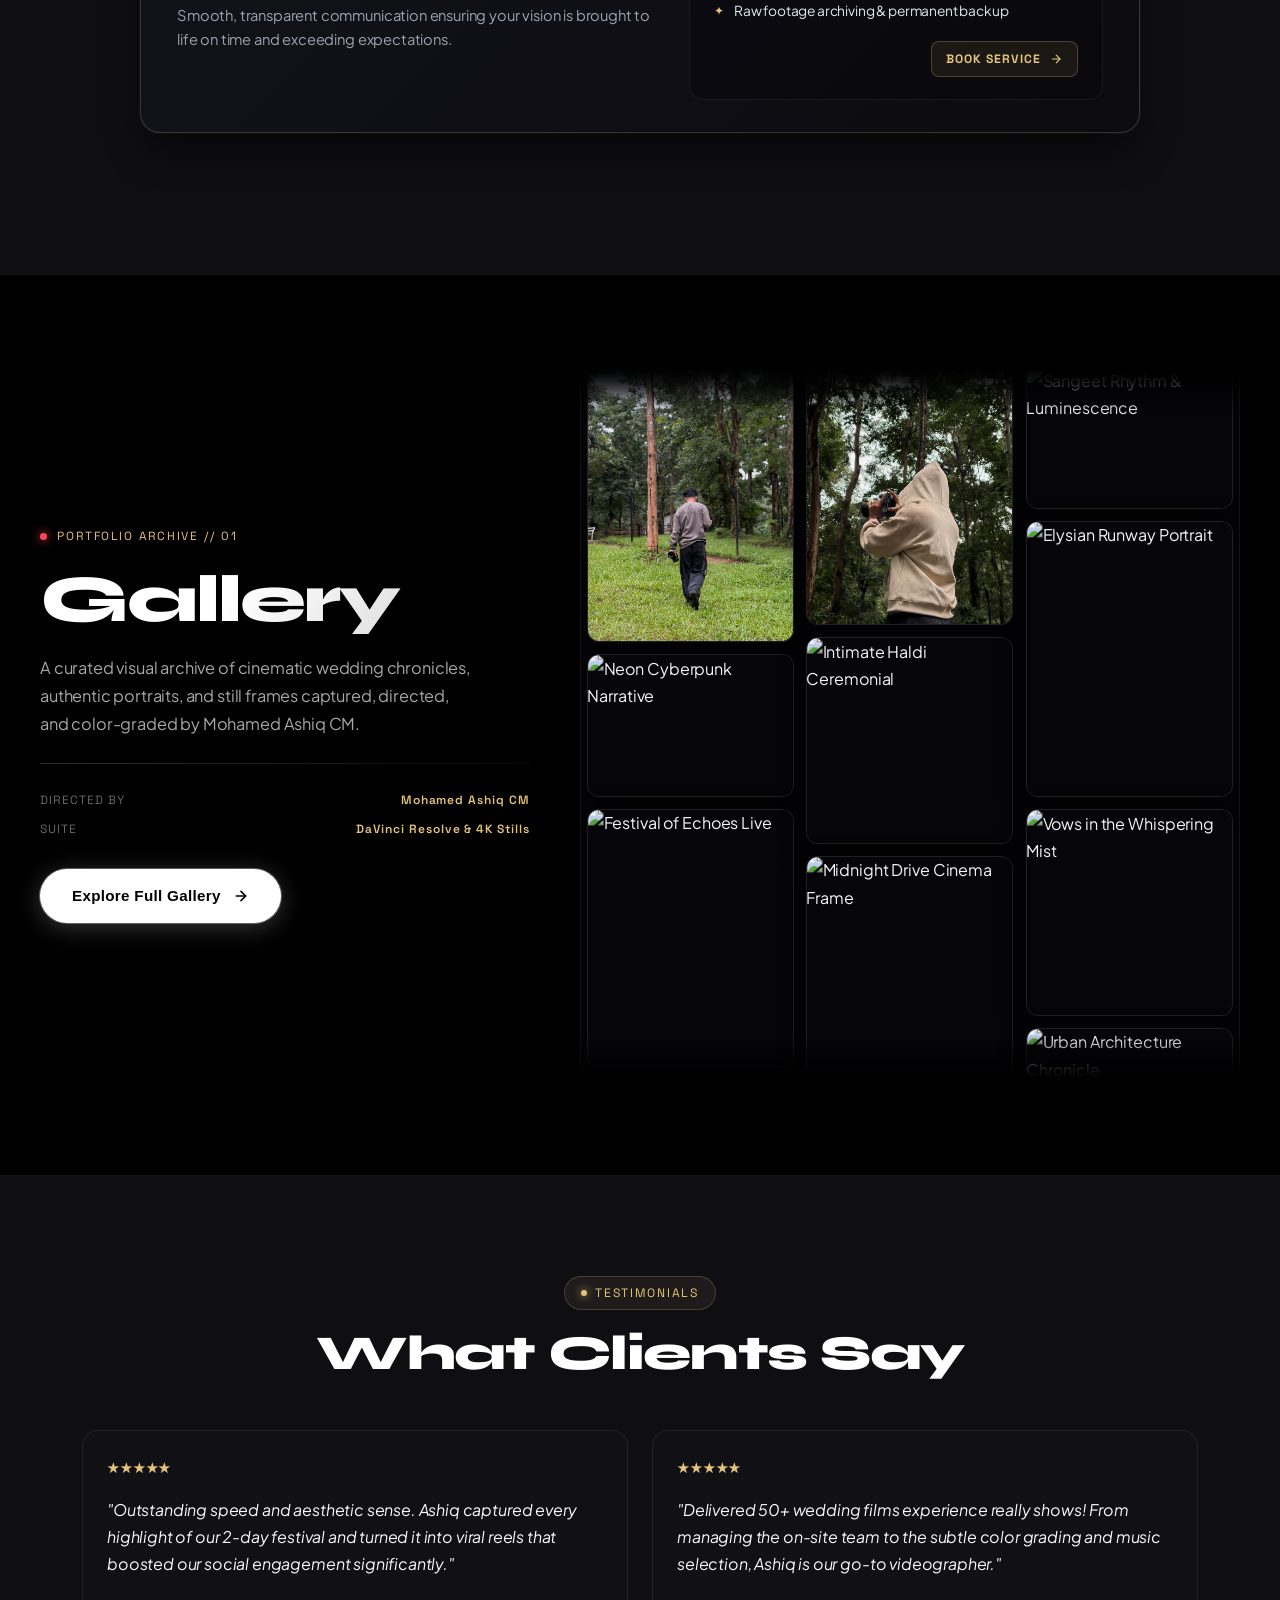
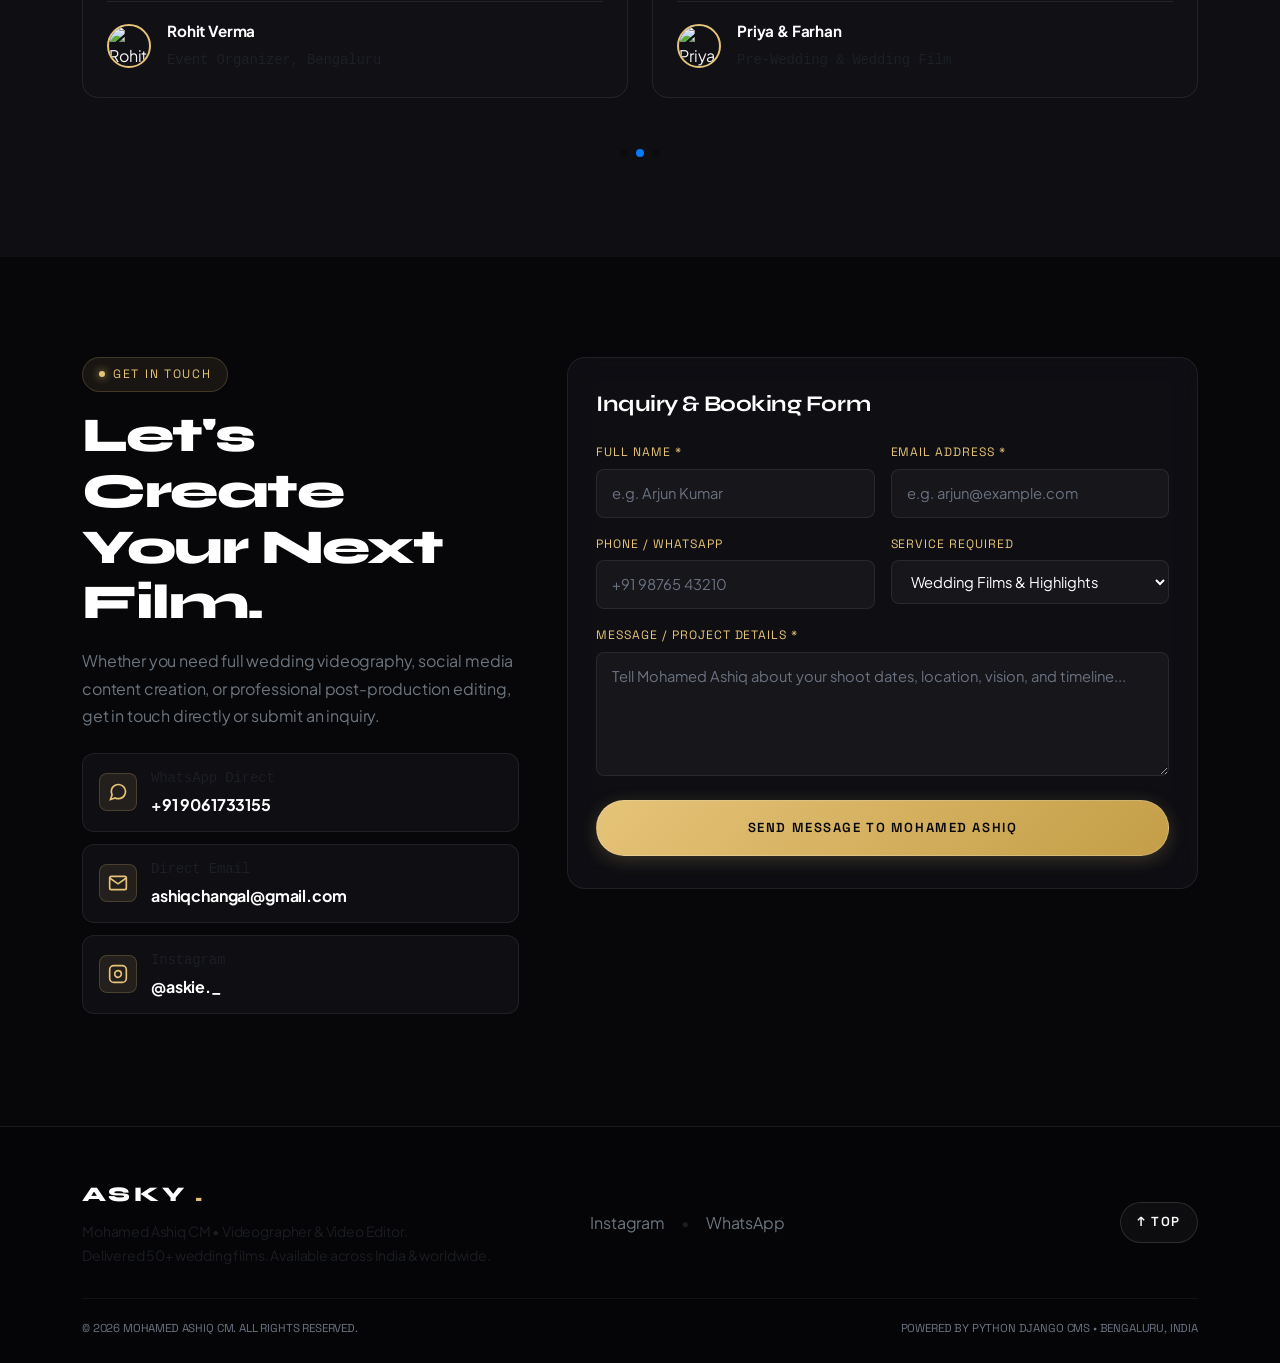
==== commit 9f750b31: "Fix Admin-to-Main synchronization, video playback with auto-dimensions, and PNG thumbnail upload sup" ====
--- a/index.html
+++ b/index.html
@@ -1194,6 +1194,7 @@
                 <div class="modal-title-wrap">
                     <span class="rec-dot-live"></span>
                     <span id="video-modal-title" class="modal-film-title">Cinematic Showreel</span>
+                    <span id="video-modal-format-badge" class="modal-video-format-badge">4K CINEMA</span>
                 </div>
                 <button id="video-modal-close-btn" class="modal-close-icon-btn" aria-label="Close Video Theater" data-cursor="hover">✕</button>
             </div>
--- a/css/components.css
+++ b/css/components.css
@@ -2259,24 +2259,43 @@
     z-index: 10;
     width: 100%;
     max-width: 980px;
-    padding: 20px;
+    max-height: 92vh;
+    padding: 16px 20px 20px;
     background: #09090f;
     border: 1px solid var(--border-gold);
     border-radius: 20px;
-    box-shadow: 0 30px 80px rgba(0, 0, 0, 0.9);
+    box-shadow: 0 30px 80px rgba(0, 0, 0, 0.95);
+    display: flex;
+    flex-direction: column;
+    transition: max-width 0.4s cubic-bezier(0.16, 1, 0.3, 1), transform 0.4s cubic-bezier(0.16, 1, 0.3, 1);
+}
+
+.modal-content-stage.stage-vertical-reel {
+    max-width: min(90vw, 420px) !important;
+}
+
+.modal-content-stage.stage-square {
+    max-width: min(90vw, 560px) !important;
+}
+
+.modal-content-stage.stage-landscape {
+    max-width: min(92vw, 980px) !important;
 }
 
 .modal-top-bar {
     display: flex;
     align-items: center;
     justify-content: space-between;
-    margin-bottom: 14px;
+    margin-bottom: 12px;
+    gap: 12px;
 }
 
 .modal-title-wrap {
     display: flex;
     align-items: center;
+    flex-wrap: wrap;
     gap: 10px;
+    min-width: 0;
 }
 
 .rec-dot-live {
@@ -2285,6 +2304,7 @@
     border-radius: 50%;
     background: #ff3b30;
     box-shadow: 0 0 10px #ff3b30;
+    flex-shrink: 0;
 }
 
 .modal-film-title {
@@ -2292,11 +2312,27 @@
     font-size: 0.85rem;
     letter-spacing: 0.08em;
     color: var(--accent-gold);
+    white-space: nowrap;
+    overflow: hidden;
+    text-overflow: ellipsis;
+}
+
+.modal-video-format-badge {
+    display: inline-flex;
+    align-items: center;
+    font-family: var(--font-mono);
+    font-size: 0.68rem;
+    letter-spacing: 0.08em;
+    padding: 3px 8px;
+    border-radius: 12px;
+    background: rgba(229, 195, 120, 0.12);
+    color: var(--accent-gold);
+    border: 1px solid rgba(229, 195, 120, 0.25);
 }
 
 .modal-close-icon-btn {
-    width: 38px;
-    height: 38px;
+    width: 36px;
+    height: 36px;
     border-radius: 50%;
     background: rgba(255, 255, 255, 0.08);
     border: 1px solid rgba(255, 255, 255, 0.2);
@@ -2318,16 +2354,27 @@
 }
 
 .modal-video-container {
-    width: 100%;
+    position: relative;
+    width: 100%;
+    max-height: calc(92vh - 80px);
     aspect-ratio: 16 / 9;
     border-radius: 12px;
     overflow: hidden;
     background: #000000;
-}
-
-.modal-html5-player {
+    transition: aspect-ratio 0.35s ease;
+    display: flex;
+    align-items: center;
+    justify-content: center;
+}
+
+.modal-html5-player,
+.modal-iframe-player {
     width: 100%;
     height: 100%;
+    max-height: calc(92vh - 80px);
+    border: 0;
+    outline: none;
+    display: block;
     object-fit: contain;
 }
 
